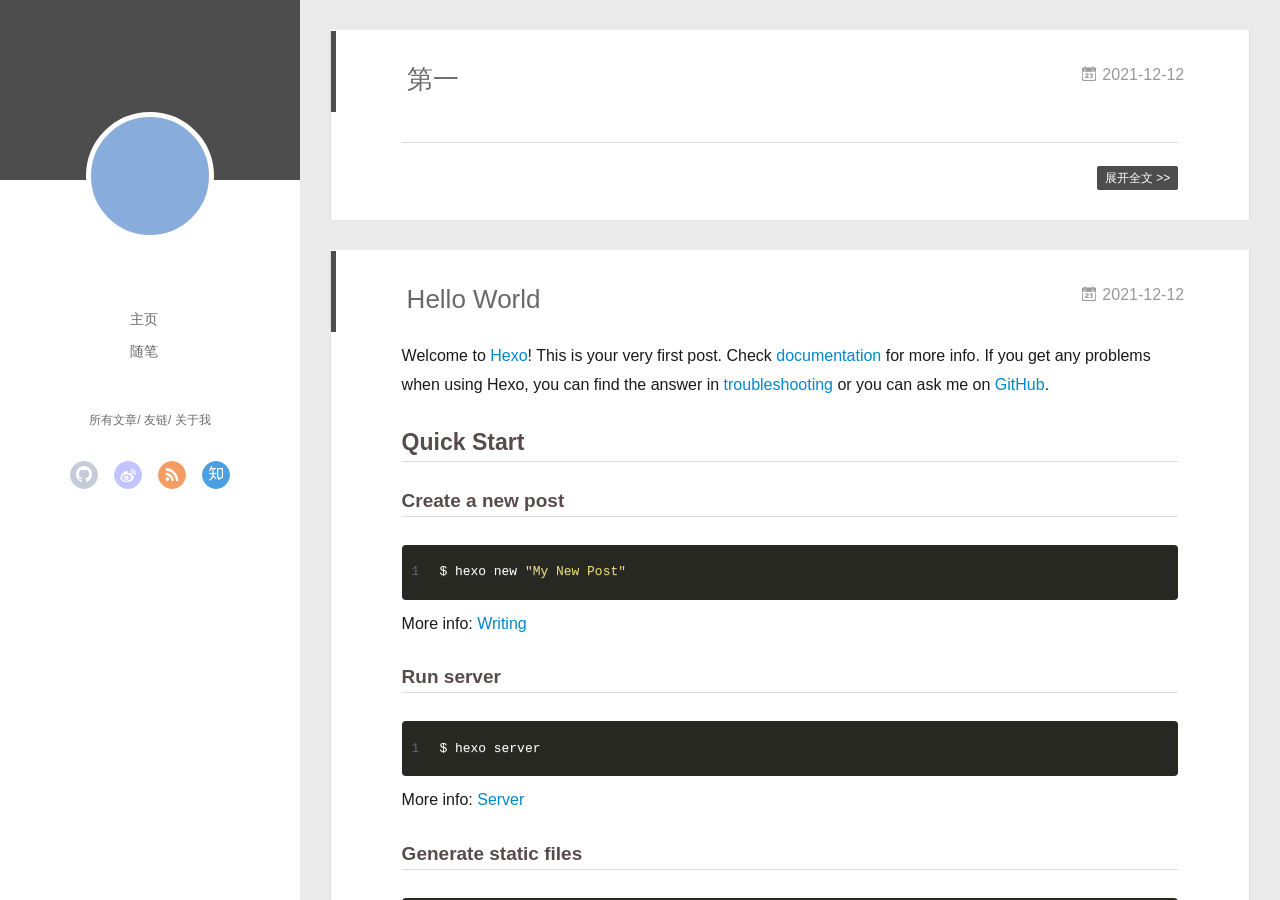
==== index.html @ 88f90854 "Site updated: 2021-12-12 13:37:48" ====
<!DOCTYPE html>
<html>
<head>
  <meta charset="utf-8">
  
  <meta name="renderer" content="webkit">
  <meta http-equiv="X-UA-Compatible" content="IE=edge" >
  <link rel="dns-prefetch" href="http://example.com">
  <title>Hexo</title>
  <meta name="viewport" content="width=device-width, initial-scale=1, maximum-scale=1">
  <meta property="og:type" content="website">
<meta property="og:title" content="Hexo">
<meta property="og:url" content="http://example.com/index.html">
<meta property="og:site_name" content="Hexo">
<meta property="og:locale" content="en_US">
<meta property="article:author" content="John Doe">
<meta name="twitter:card" content="summary">
  
    <link rel="alternative" href="/atom.xml" title="Hexo" type="application/atom+xml">
  
  
    <link rel="icon" href="/favicon.png">
  
  <link rel="stylesheet" type="text/css" href="/./main.0cf68a.css">
  <style type="text/css">
  
    #container.show {
      background: linear-gradient(200deg,#a0cfe4,#e8c37e);
    }
  </style>
  

  

<meta name="generator" content="Hexo 5.4.0"></head>

<body>
  <div id="container" q-class="show:isCtnShow">
    <canvas id="anm-canvas" class="anm-canvas"></canvas>
    <div class="left-col" q-class="show:isShow">
      
<div class="overlay" style="background: #4d4d4d"></div>
<div class="intrude-less">
	<header id="header" class="inner">
		<a href="/" class="profilepic">
			<img src="" class="js-avatar">
		</a>
		<hgroup>
		  <h1 class="header-author"><a href="/"></a></h1>
		</hgroup>
		

		<nav class="header-menu">
			<ul>
			
				<li><a href="/">主页</a></li>
	        
				<li><a href="/tags/%E9%9A%8F%E7%AC%94/">随笔</a></li>
	        
			</ul>
		</nav>
		<nav class="header-smart-menu">
    		
    			
    			<a q-on="click: openSlider(e, 'innerArchive')" href="javascript:void(0)">所有文章</a>
    			
            
    			
    			<a q-on="click: openSlider(e, 'friends')" href="javascript:void(0)">友链</a>
    			
            
    			
    			<a q-on="click: openSlider(e, 'aboutme')" href="javascript:void(0)">关于我</a>
    			
            
		</nav>
		<nav class="header-nav">
			<div class="social">
				
					<a class="github" target="_blank" href="#" title="github"><i class="icon-github"></i></a>
		        
					<a class="weibo" target="_blank" href="#" title="weibo"><i class="icon-weibo"></i></a>
		        
					<a class="rss" target="_blank" href="#" title="rss"><i class="icon-rss"></i></a>
		        
					<a class="zhihu" target="_blank" href="#" title="zhihu"><i class="icon-zhihu"></i></a>
		        
			</div>
		</nav>
	</header>		
</div>

    </div>
    <div class="mid-col" q-class="show:isShow,hide:isShow|isFalse">
      
<nav id="mobile-nav">
  	<div class="overlay js-overlay" style="background: #4d4d4d"></div>
	<div class="btnctn js-mobile-btnctn">
  		<div class="slider-trigger list" q-on="click: openSlider(e)"><i class="icon icon-sort"></i></div>
	</div>
	<div class="intrude-less">
		<header id="header" class="inner">
			<div class="profilepic">
				<img src="" class="js-avatar">
			</div>
			<hgroup>
			  <h1 class="header-author js-header-author"></h1>
			</hgroup>
			
			
			
				
			
				
			
			
			
			<nav class="header-nav">
				<div class="social">
					
						<a class="github" target="_blank" href="#" title="github"><i class="icon-github"></i></a>
			        
						<a class="weibo" target="_blank" href="#" title="weibo"><i class="icon-weibo"></i></a>
			        
						<a class="rss" target="_blank" href="#" title="rss"><i class="icon-rss"></i></a>
			        
						<a class="zhihu" target="_blank" href="#" title="zhihu"><i class="icon-zhihu"></i></a>
			        
				</div>
			</nav>

			<nav class="header-menu js-header-menu">
				<ul style="width: 50%">
				
				
					<li style="width: 50%"><a href="/">主页</a></li>
		        
					<li style="width: 50%"><a href="/tags/%E9%9A%8F%E7%AC%94/">随笔</a></li>
		        
				</ul>
			</nav>
		</header>				
	</div>
	<div class="mobile-mask" style="display:none" q-show="isShow"></div>
</nav>

      <div id="wrapper" class="body-wrap">
        <div class="menu-l">
          <div class="canvas-wrap">
            <canvas data-colors="#eaeaea" data-sectionHeight="100" data-contentId="js-content" id="myCanvas1" class="anm-canvas"></canvas>
          </div>
          <div id="js-content" class="content-ll">
            
  
    <article id="post-第一" class="article article-type-post  article-index" itemscope itemprop="blogPost">
  <div class="article-inner">
    
      <header class="article-header">
        
  
    <h1 itemprop="name">
      <a class="article-title" href="/2021/12/12/%E7%AC%AC%E4%B8%80/">第一</a>
    </h1>
  

        
        <a href="/2021/12/12/%E7%AC%AC%E4%B8%80/" class="archive-article-date">
  	<time datetime="2021-12-11T21:50:47.000Z" itemprop="datePublished"><i class="icon-calendar icon"></i>2021-12-12</time>
</a>
        
      </header>
    
    <div class="article-entry" itemprop="articleBody">
      
        
      

      
    </div>
    <div class="article-info article-info-index">
      
      
      

      
        <p class="article-more-link">
          <a class="article-more-a" href="/2021/12/12/%E7%AC%AC%E4%B8%80/">展开全文 >></a>
        </p>
      

      
      <div class="clearfix"></div>
    </div>
  </div>
</article>

<aside class="wrap-side-operation">
    <div class="mod-side-operation">
        
        <div class="jump-container" id="js-jump-container" style="display:none;">
            <a href="javascript:void(0)" class="mod-side-operation__jump-to-top">
                <i class="icon-font icon-back"></i>
            </a>
            <div id="js-jump-plan-container" class="jump-plan-container" style="top: -11px;">
                <i class="icon-font icon-plane jump-plane"></i>
            </div>
        </div>
        
        
    </div>
</aside>




  
    <article id="post-hello-world" class="article article-type-post  article-index" itemscope itemprop="blogPost">
  <div class="article-inner">
    
      <header class="article-header">
        
  
    <h1 itemprop="name">
      <a class="article-title" href="/2021/12/12/hello-world/">Hello World</a>
    </h1>
  

        
        <a href="/2021/12/12/hello-world/" class="archive-article-date">
  	<time datetime="2021-12-11T21:47:37.737Z" itemprop="datePublished"><i class="icon-calendar icon"></i>2021-12-12</time>
</a>
        
      </header>
    
    <div class="article-entry" itemprop="articleBody">
      
        <p>Welcome to <a target="_blank" rel="noopener" href="https://hexo.io/">Hexo</a>! This is your very first post. Check <a target="_blank" rel="noopener" href="https://hexo.io/docs/">documentation</a> for more info. If you get any problems when using Hexo, you can find the answer in <a target="_blank" rel="noopener" href="https://hexo.io/docs/troubleshooting.html">troubleshooting</a> or you can ask me on <a target="_blank" rel="noopener" href="https://github.com/hexojs/hexo/issues">GitHub</a>.</p>
<h2 id="Quick-Start"><a href="#Quick-Start" class="headerlink" title="Quick Start"></a>Quick Start</h2><h3 id="Create-a-new-post"><a href="#Create-a-new-post" class="headerlink" title="Create a new post"></a>Create a new post</h3><figure class="highlight bash"><table><tr><td class="gutter"><pre><span class="line">1</span><br></pre></td><td class="code"><pre><span class="line">$ hexo new <span class="string">&quot;My New Post&quot;</span></span><br></pre></td></tr></table></figure>

<p>More info: <a target="_blank" rel="noopener" href="https://hexo.io/docs/writing.html">Writing</a></p>
<h3 id="Run-server"><a href="#Run-server" class="headerlink" title="Run server"></a>Run server</h3><figure class="highlight bash"><table><tr><td class="gutter"><pre><span class="line">1</span><br></pre></td><td class="code"><pre><span class="line">$ hexo server</span><br></pre></td></tr></table></figure>

<p>More info: <a target="_blank" rel="noopener" href="https://hexo.io/docs/server.html">Server</a></p>
<h3 id="Generate-static-files"><a href="#Generate-static-files" class="headerlink" title="Generate static files"></a>Generate static files</h3><figure class="highlight bash"><table><tr><td class="gutter"><pre><span class="line">1</span><br></pre></td><td class="code"><pre><span class="line">$ hexo generate</span><br></pre></td></tr></table></figure>

<p>More info: <a target="_blank" rel="noopener" href="https://hexo.io/docs/generating.html">Generating</a></p>
<h3 id="Deploy-to-remote-sites"><a href="#Deploy-to-remote-sites" class="headerlink" title="Deploy to remote sites"></a>Deploy to remote sites</h3><figure class="highlight bash"><table><tr><td class="gutter"><pre><span class="line">1</span><br></pre></td><td class="code"><pre><span class="line">$ hexo deploy</span><br></pre></td></tr></table></figure>

<p>More info: <a target="_blank" rel="noopener" href="https://hexo.io/docs/one-command-deployment.html">Deployment</a></p>

      

      
    </div>
    <div class="article-info article-info-index">
      
      
      

      
        <p class="article-more-link">
          <a class="article-more-a" href="/2021/12/12/hello-world/">展开全文 >></a>
        </p>
      

      
      <div class="clearfix"></div>
    </div>
  </div>
</article>

<aside class="wrap-side-operation">
    <div class="mod-side-operation">
        
        <div class="jump-container" id="js-jump-container" style="display:none;">
            <a href="javascript:void(0)" class="mod-side-operation__jump-to-top">
                <i class="icon-font icon-back"></i>
            </a>
            <div id="js-jump-plan-container" class="jump-plan-container" style="top: -11px;">
                <i class="icon-font icon-plane jump-plane"></i>
            </div>
        </div>
        
        
    </div>
</aside>




  
  


          </div>
        </div>
      </div>
      <footer id="footer">
  <div class="outer">
    <div id="footer-info">
    	<div class="footer-left">
    		&copy; 2021 John Doe
    	</div>
      	<div class="footer-right">
      		<a href="http://hexo.io/" target="_blank">Hexo</a>  Theme <a href="https://github.com/litten/hexo-theme-yilia" target="_blank">Yilia</a> by Litten
      	</div>
    </div>
  </div>
</footer>
    </div>
    <script>
	var yiliaConfig = {
		mathjax: false,
		isHome: true,
		isPost: false,
		isArchive: false,
		isTag: false,
		isCategory: false,
		open_in_new: false,
		toc_hide_index: true,
		root: "/",
		innerArchive: true,
		showTags: false
	}
</script>

<script>!function(t){function n(e){if(r[e])return r[e].exports;var i=r[e]={exports:{},id:e,loaded:!1};return t[e].call(i.exports,i,i.exports,n),i.loaded=!0,i.exports}var r={};n.m=t,n.c=r,n.p="./",n(0)}([function(t,n,r){r(195),t.exports=r(191)},function(t,n,r){var e=r(3),i=r(52),o=r(27),u=r(28),c=r(53),f="prototype",a=function(t,n,r){var s,l,h,v,p=t&a.F,d=t&a.G,y=t&a.S,g=t&a.P,b=t&a.B,m=d?e:y?e[n]||(e[n]={}):(e[n]||{})[f],x=d?i:i[n]||(i[n]={}),w=x[f]||(x[f]={});d&&(r=n);for(s in r)l=!p&&m&&void 0!==m[s],h=(l?m:r)[s],v=b&&l?c(h,e):g&&"function"==typeof h?c(Function.call,h):h,m&&u(m,s,h,t&a.U),x[s]!=h&&o(x,s,v),g&&w[s]!=h&&(w[s]=h)};e.core=i,a.F=1,a.G=2,a.S=4,a.P=8,a.B=16,a.W=32,a.U=64,a.R=128,t.exports=a},function(t,n,r){var e=r(6);t.exports=function(t){if(!e(t))throw TypeError(t+" is not an object!");return t}},function(t,n){var r=t.exports="undefined"!=typeof window&&window.Math==Math?window:"undefined"!=typeof self&&self.Math==Math?self:Function("return this")();"number"==typeof __g&&(__g=r)},function(t,n){t.exports=function(t){try{return!!t()}catch(t){return!0}}},function(t,n){var r=t.exports="undefined"!=typeof window&&window.Math==Math?window:"undefined"!=typeof self&&self.Math==Math?self:Function("return this")();"number"==typeof __g&&(__g=r)},function(t,n){t.exports=function(t){return"object"==typeof t?null!==t:"function"==typeof t}},function(t,n,r){var e=r(126)("wks"),i=r(76),o=r(3).Symbol,u="function"==typeof o;(t.exports=function(t){return e[t]||(e[t]=u&&o[t]||(u?o:i)("Symbol."+t))}).store=e},function(t,n){var r={}.hasOwnProperty;t.exports=function(t,n){return r.call(t,n)}},function(t,n,r){var e=r(94),i=r(33);t.exports=function(t){return e(i(t))}},function(t,n,r){t.exports=!r(4)(function(){return 7!=Object.defineProperty({},"a",{get:function(){return 7}}).a})},function(t,n,r){var e=r(2),i=r(167),o=r(50),u=Object.defineProperty;n.f=r(10)?Object.defineProperty:function(t,n,r){if(e(t),n=o(n,!0),e(r),i)try{return u(t,n,r)}catch(t){}if("get"in r||"set"in r)throw TypeError("Accessors not supported!");return"value"in r&&(t[n]=r.value),t}},function(t,n,r){t.exports=!r(18)(function(){return 7!=Object.defineProperty({},"a",{get:function(){return 7}}).a})},function(t,n,r){var e=r(14),i=r(22);t.exports=r(12)?function(t,n,r){return e.f(t,n,i(1,r))}:function(t,n,r){return t[n]=r,t}},function(t,n,r){var e=r(20),i=r(58),o=r(42),u=Object.defineProperty;n.f=r(12)?Object.defineProperty:function(t,n,r){if(e(t),n=o(n,!0),e(r),i)try{return u(t,n,r)}catch(t){}if("get"in r||"set"in r)throw TypeError("Accessors not supported!");return"value"in r&&(t[n]=r.value),t}},function(t,n,r){var e=r(40)("wks"),i=r(23),o=r(5).Symbol,u="function"==typeof o;(t.exports=function(t){return e[t]||(e[t]=u&&o[t]||(u?o:i)("Symbol."+t))}).store=e},function(t,n,r){var e=r(67),i=Math.min;t.exports=function(t){return t>0?i(e(t),9007199254740991):0}},function(t,n,r){var e=r(46);t.exports=function(t){return Object(e(t))}},function(t,n){t.exports=function(t){try{return!!t()}catch(t){return!0}}},function(t,n,r){var e=r(63),i=r(34);t.exports=Object.keys||function(t){return e(t,i)}},function(t,n,r){var e=r(21);t.exports=function(t){if(!e(t))throw TypeError(t+" is not an object!");return t}},function(t,n){t.exports=function(t){return"object"==typeof t?null!==t:"function"==typeof t}},function(t,n){t.exports=function(t,n){return{enumerable:!(1&t),configurable:!(2&t),writable:!(4&t),value:n}}},function(t,n){var r=0,e=Math.random();t.exports=function(t){return"Symbol(".concat(void 0===t?"":t,")_",(++r+e).toString(36))}},function(t,n){var r={}.hasOwnProperty;t.exports=function(t,n){return r.call(t,n)}},function(t,n){var r=t.exports={version:"2.4.0"};"number"==typeof __e&&(__e=r)},function(t,n){t.exports=function(t){if("function"!=typeof t)throw TypeError(t+" is not a function!");return t}},function(t,n,r){var e=r(11),i=r(66);t.exports=r(10)?function(t,n,r){return e.f(t,n,i(1,r))}:function(t,n,r){return t[n]=r,t}},function(t,n,r){var e=r(3),i=r(27),o=r(24),u=r(76)("src"),c="toString",f=Function[c],a=(""+f).split(c);r(52).inspectSource=function(t){return f.call(t)},(t.exports=function(t,n,r,c){var f="function"==typeof r;f&&(o(r,"name")||i(r,"name",n)),t[n]!==r&&(f&&(o(r,u)||i(r,u,t[n]?""+t[n]:a.join(String(n)))),t===e?t[n]=r:c?t[n]?t[n]=r:i(t,n,r):(delete t[n],i(t,n,r)))})(Function.prototype,c,function(){return"function"==typeof this&&this[u]||f.call(this)})},function(t,n,r){var e=r(1),i=r(4),o=r(46),u=function(t,n,r,e){var i=String(o(t)),u="<"+n;return""!==r&&(u+=" "+r+'="'+String(e).replace(/"/g,"&quot;")+'"'),u+">"+i+"</"+n+">"};t.exports=function(t,n){var r={};r[t]=n(u),e(e.P+e.F*i(function(){var n=""[t]('"');return n!==n.toLowerCase()||n.split('"').length>3}),"String",r)}},function(t,n,r){var e=r(115),i=r(46);t.exports=function(t){return e(i(t))}},function(t,n,r){var e=r(116),i=r(66),o=r(30),u=r(50),c=r(24),f=r(167),a=Object.getOwnPropertyDescriptor;n.f=r(10)?a:function(t,n){if(t=o(t),n=u(n,!0),f)try{return a(t,n)}catch(t){}if(c(t,n))return i(!e.f.call(t,n),t[n])}},function(t,n,r){var e=r(24),i=r(17),o=r(145)("IE_PROTO"),u=Object.prototype;t.exports=Object.getPrototypeOf||function(t){return t=i(t),e(t,o)?t[o]:"function"==typeof t.constructor&&t instanceof t.constructor?t.constructor.prototype:t instanceof Object?u:null}},function(t,n){t.exports=function(t){if(void 0==t)throw TypeError("Can't call method on  "+t);return t}},function(t,n){t.exports="constructor,hasOwnProperty,isPrototypeOf,propertyIsEnumerable,toLocaleString,toString,valueOf".split(",")},function(t,n){t.exports={}},function(t,n){t.exports=!0},function(t,n){n.f={}.propertyIsEnumerable},function(t,n,r){var e=r(14).f,i=r(8),o=r(15)("toStringTag");t.exports=function(t,n,r){t&&!i(t=r?t:t.prototype,o)&&e(t,o,{configurable:!0,value:n})}},function(t,n,r){var e=r(40)("keys"),i=r(23);t.exports=function(t){return e[t]||(e[t]=i(t))}},function(t,n,r){var e=r(5),i="__core-js_shared__",o=e[i]||(e[i]={});t.exports=function(t){return o[t]||(o[t]={})}},function(t,n){var r=Math.ceil,e=Math.floor;t.exports=function(t){return isNaN(t=+t)?0:(t>0?e:r)(t)}},function(t,n,r){var e=r(21);t.exports=function(t,n){if(!e(t))return t;var r,i;if(n&&"function"==typeof(r=t.toString)&&!e(i=r.call(t)))return i;if("function"==typeof(r=t.valueOf)&&!e(i=r.call(t)))return i;if(!n&&"function"==typeof(r=t.toString)&&!e(i=r.call(t)))return i;throw TypeError("Can't convert object to primitive value")}},function(t,n,r){var e=r(5),i=r(25),o=r(36),u=r(44),c=r(14).f;t.exports=function(t){var n=i.Symbol||(i.Symbol=o?{}:e.Symbol||{});"_"==t.charAt(0)||t in n||c(n,t,{value:u.f(t)})}},function(t,n,r){n.f=r(15)},function(t,n){var r={}.toString;t.exports=function(t){return r.call(t).slice(8,-1)}},function(t,n){t.exports=function(t){if(void 0==t)throw TypeError("Can't call method on  "+t);return t}},function(t,n,r){var e=r(4);t.exports=function(t,n){return!!t&&e(function(){n?t.call(null,function(){},1):t.call(null)})}},function(t,n,r){var e=r(53),i=r(115),o=r(17),u=r(16),c=r(203);t.exports=function(t,n){var r=1==t,f=2==t,a=3==t,s=4==t,l=6==t,h=5==t||l,v=n||c;return function(n,c,p){for(var d,y,g=o(n),b=i(g),m=e(c,p,3),x=u(b.length),w=0,S=r?v(n,x):f?v(n,0):void 0;x>w;w++)if((h||w in b)&&(d=b[w],y=m(d,w,g),t))if(r)S[w]=y;else if(y)switch(t){case 3:return!0;case 5:return d;case 6:return w;case 2:S.push(d)}else if(s)return!1;return l?-1:a||s?s:S}}},function(t,n,r){var e=r(1),i=r(52),o=r(4);t.exports=function(t,n){var r=(i.Object||{})[t]||Object[t],u={};u[t]=n(r),e(e.S+e.F*o(function(){r(1)}),"Object",u)}},function(t,n,r){var e=r(6);t.exports=function(t,n){if(!e(t))return t;var r,i;if(n&&"function"==typeof(r=t.toString)&&!e(i=r.call(t)))return i;if("function"==typeof(r=t.valueOf)&&!e(i=r.call(t)))return i;if(!n&&"function"==typeof(r=t.toString)&&!e(i=r.call(t)))return i;throw TypeError("Can't convert object to primitive value")}},function(t,n,r){var e=r(5),i=r(25),o=r(91),u=r(13),c="prototype",f=function(t,n,r){var a,s,l,h=t&f.F,v=t&f.G,p=t&f.S,d=t&f.P,y=t&f.B,g=t&f.W,b=v?i:i[n]||(i[n]={}),m=b[c],x=v?e:p?e[n]:(e[n]||{})[c];v&&(r=n);for(a in r)(s=!h&&x&&void 0!==x[a])&&a in b||(l=s?x[a]:r[a],b[a]=v&&"function"!=typeof x[a]?r[a]:y&&s?o(l,e):g&&x[a]==l?function(t){var n=function(n,r,e){if(this instanceof t){switch(arguments.length){case 0:return new t;case 1:return new t(n);case 2:return new t(n,r)}return new t(n,r,e)}return t.apply(this,arguments)};return n[c]=t[c],n}(l):d&&"function"==typeof l?o(Function.call,l):l,d&&((b.virtual||(b.virtual={}))[a]=l,t&f.R&&m&&!m[a]&&u(m,a,l)))};f.F=1,f.G=2,f.S=4,f.P=8,f.B=16,f.W=32,f.U=64,f.R=128,t.exports=f},function(t,n){var r=t.exports={version:"2.4.0"};"number"==typeof __e&&(__e=r)},function(t,n,r){var e=r(26);t.exports=function(t,n,r){if(e(t),void 0===n)return t;switch(r){case 1:return function(r){return t.call(n,r)};case 2:return function(r,e){return t.call(n,r,e)};case 3:return function(r,e,i){return t.call(n,r,e,i)}}return function(){return t.apply(n,arguments)}}},function(t,n,r){var e=r(183),i=r(1),o=r(126)("metadata"),u=o.store||(o.store=new(r(186))),c=function(t,n,r){var i=u.get(t);if(!i){if(!r)return;u.set(t,i=new e)}var o=i.get(n);if(!o){if(!r)return;i.set(n,o=new e)}return o},f=function(t,n,r){var e=c(n,r,!1);return void 0!==e&&e.has(t)},a=function(t,n,r){var e=c(n,r,!1);return void 0===e?void 0:e.get(t)},s=function(t,n,r,e){c(r,e,!0).set(t,n)},l=function(t,n){var r=c(t,n,!1),e=[];return r&&r.forEach(function(t,n){e.push(n)}),e},h=function(t){return void 0===t||"symbol"==typeof t?t:String(t)},v=function(t){i(i.S,"Reflect",t)};t.exports={store:u,map:c,has:f,get:a,set:s,keys:l,key:h,exp:v}},function(t,n,r){"use strict";if(r(10)){var e=r(69),i=r(3),o=r(4),u=r(1),c=r(127),f=r(152),a=r(53),s=r(68),l=r(66),h=r(27),v=r(73),p=r(67),d=r(16),y=r(75),g=r(50),b=r(24),m=r(180),x=r(114),w=r(6),S=r(17),_=r(137),O=r(70),E=r(32),P=r(71).f,j=r(154),F=r(76),M=r(7),A=r(48),N=r(117),T=r(146),I=r(155),k=r(80),L=r(123),R=r(74),C=r(130),D=r(160),U=r(11),W=r(31),G=U.f,B=W.f,V=i.RangeError,z=i.TypeError,q=i.Uint8Array,K="ArrayBuffer",J="Shared"+K,Y="BYTES_PER_ELEMENT",H="prototype",$=Array[H],X=f.ArrayBuffer,Q=f.DataView,Z=A(0),tt=A(2),nt=A(3),rt=A(4),et=A(5),it=A(6),ot=N(!0),ut=N(!1),ct=I.values,ft=I.keys,at=I.entries,st=$.lastIndexOf,lt=$.reduce,ht=$.reduceRight,vt=$.join,pt=$.sort,dt=$.slice,yt=$.toString,gt=$.toLocaleString,bt=M("iterator"),mt=M("toStringTag"),xt=F("typed_constructor"),wt=F("def_constructor"),St=c.CONSTR,_t=c.TYPED,Ot=c.VIEW,Et="Wrong length!",Pt=A(1,function(t,n){return Tt(T(t,t[wt]),n)}),jt=o(function(){return 1===new q(new Uint16Array([1]).buffer)[0]}),Ft=!!q&&!!q[H].set&&o(function(){new q(1).set({})}),Mt=function(t,n){if(void 0===t)throw z(Et);var r=+t,e=d(t);if(n&&!m(r,e))throw V(Et);return e},At=function(t,n){var r=p(t);if(r<0||r%n)throw V("Wrong offset!");return r},Nt=function(t){if(w(t)&&_t in t)return t;throw z(t+" is not a typed array!")},Tt=function(t,n){if(!(w(t)&&xt in t))throw z("It is not a typed array constructor!");return new t(n)},It=function(t,n){return kt(T(t,t[wt]),n)},kt=function(t,n){for(var r=0,e=n.length,i=Tt(t,e);e>r;)i[r]=n[r++];return i},Lt=function(t,n,r){G(t,n,{get:function(){return this._d[r]}})},Rt=function(t){var n,r,e,i,o,u,c=S(t),f=arguments.length,s=f>1?arguments[1]:void 0,l=void 0!==s,h=j(c);if(void 0!=h&&!_(h)){for(u=h.call(c),e=[],n=0;!(o=u.next()).done;n++)e.push(o.value);c=e}for(l&&f>2&&(s=a(s,arguments[2],2)),n=0,r=d(c.length),i=Tt(this,r);r>n;n++)i[n]=l?s(c[n],n):c[n];return i},Ct=function(){for(var t=0,n=arguments.length,r=Tt(this,n);n>t;)r[t]=arguments[t++];return r},Dt=!!q&&o(function(){gt.call(new q(1))}),Ut=function(){return gt.apply(Dt?dt.call(Nt(this)):Nt(this),arguments)},Wt={copyWithin:function(t,n){return D.call(Nt(this),t,n,arguments.length>2?arguments[2]:void 0)},every:function(t){return rt(Nt(this),t,arguments.length>1?arguments[1]:void 0)},fill:function(t){return C.apply(Nt(this),arguments)},filter:function(t){return It(this,tt(Nt(this),t,arguments.length>1?arguments[1]:void 0))},find:function(t){return et(Nt(this),t,arguments.length>1?arguments[1]:void 0)},findIndex:function(t){return it(Nt(this),t,arguments.length>1?arguments[1]:void 0)},forEach:function(t){Z(Nt(this),t,arguments.length>1?arguments[1]:void 0)},indexOf:function(t){return ut(Nt(this),t,arguments.length>1?arguments[1]:void 0)},includes:function(t){return ot(Nt(this),t,arguments.length>1?arguments[1]:void 0)},join:function(t){return vt.apply(Nt(this),arguments)},lastIndexOf:function(t){return st.apply(Nt(this),arguments)},map:function(t){return Pt(Nt(this),t,arguments.length>1?arguments[1]:void 0)},reduce:function(t){return lt.apply(Nt(this),arguments)},reduceRight:function(t){return ht.apply(Nt(this),arguments)},reverse:function(){for(var t,n=this,r=Nt(n).length,e=Math.floor(r/2),i=0;i<e;)t=n[i],n[i++]=n[--r],n[r]=t;return n},some:function(t){return nt(Nt(this),t,arguments.length>1?arguments[1]:void 0)},sort:function(t){return pt.call(Nt(this),t)},subarray:function(t,n){var r=Nt(this),e=r.length,i=y(t,e);return new(T(r,r[wt]))(r.buffer,r.byteOffset+i*r.BYTES_PER_ELEMENT,d((void 0===n?e:y(n,e))-i))}},Gt=function(t,n){return It(this,dt.call(Nt(this),t,n))},Bt=function(t){Nt(this);var n=At(arguments[1],1),r=this.length,e=S(t),i=d(e.length),o=0;if(i+n>r)throw V(Et);for(;o<i;)this[n+o]=e[o++]},Vt={entries:function(){return at.call(Nt(this))},keys:function(){return ft.call(Nt(this))},values:function(){return ct.call(Nt(this))}},zt=function(t,n){return w(t)&&t[_t]&&"symbol"!=typeof n&&n in t&&String(+n)==String(n)},qt=function(t,n){return zt(t,n=g(n,!0))?l(2,t[n]):B(t,n)},Kt=function(t,n,r){return!(zt(t,n=g(n,!0))&&w(r)&&b(r,"value"))||b(r,"get")||b(r,"set")||r.configurable||b(r,"writable")&&!r.writable||b(r,"enumerable")&&!r.enumerable?G(t,n,r):(t[n]=r.value,t)};St||(W.f=qt,U.f=Kt),u(u.S+u.F*!St,"Object",{getOwnPropertyDescriptor:qt,defineProperty:Kt}),o(function(){yt.call({})})&&(yt=gt=function(){return vt.call(this)});var Jt=v({},Wt);v(Jt,Vt),h(Jt,bt,Vt.values),v(Jt,{slice:Gt,set:Bt,constructor:function(){},toString:yt,toLocaleString:Ut}),Lt(Jt,"buffer","b"),Lt(Jt,"byteOffset","o"),Lt(Jt,"byteLength","l"),Lt(Jt,"length","e"),G(Jt,mt,{get:function(){return this[_t]}}),t.exports=function(t,n,r,f){f=!!f;var a=t+(f?"Clamped":"")+"Array",l="Uint8Array"!=a,v="get"+t,p="set"+t,y=i[a],g=y||{},b=y&&E(y),m=!y||!c.ABV,S={},_=y&&y[H],j=function(t,r){var e=t._d;return e.v[v](r*n+e.o,jt)},F=function(t,r,e){var i=t._d;f&&(e=(e=Math.round(e))<0?0:e>255?255:255&e),i.v[p](r*n+i.o,e,jt)},M=function(t,n){G(t,n,{get:function(){return j(this,n)},set:function(t){return F(this,n,t)},enumerable:!0})};m?(y=r(function(t,r,e,i){s(t,y,a,"_d");var o,u,c,f,l=0,v=0;if(w(r)){if(!(r instanceof X||(f=x(r))==K||f==J))return _t in r?kt(y,r):Rt.call(y,r);o=r,v=At(e,n);var p=r.byteLength;if(void 0===i){if(p%n)throw V(Et);if((u=p-v)<0)throw V(Et)}else if((u=d(i)*n)+v>p)throw V(Et);c=u/n}else c=Mt(r,!0),u=c*n,o=new X(u);for(h(t,"_d",{b:o,o:v,l:u,e:c,v:new Q(o)});l<c;)M(t,l++)}),_=y[H]=O(Jt),h(_,"constructor",y)):L(function(t){new y(null),new y(t)},!0)||(y=r(function(t,r,e,i){s(t,y,a);var o;return w(r)?r instanceof X||(o=x(r))==K||o==J?void 0!==i?new g(r,At(e,n),i):void 0!==e?new g(r,At(e,n)):new g(r):_t in r?kt(y,r):Rt.call(y,r):new g(Mt(r,l))}),Z(b!==Function.prototype?P(g).concat(P(b)):P(g),function(t){t in y||h(y,t,g[t])}),y[H]=_,e||(_.constructor=y));var A=_[bt],N=!!A&&("values"==A.name||void 0==A.name),T=Vt.values;h(y,xt,!0),h(_,_t,a),h(_,Ot,!0),h(_,wt,y),(f?new y(1)[mt]==a:mt in _)||G(_,mt,{get:function(){return a}}),S[a]=y,u(u.G+u.W+u.F*(y!=g),S),u(u.S,a,{BYTES_PER_ELEMENT:n,from:Rt,of:Ct}),Y in _||h(_,Y,n),u(u.P,a,Wt),R(a),u(u.P+u.F*Ft,a,{set:Bt}),u(u.P+u.F*!N,a,Vt),u(u.P+u.F*(_.toString!=yt),a,{toString:yt}),u(u.P+u.F*o(function(){new y(1).slice()}),a,{slice:Gt}),u(u.P+u.F*(o(function(){return[1,2].toLocaleString()!=new y([1,2]).toLocaleString()})||!o(function(){_.toLocaleString.call([1,2])})),a,{toLocaleString:Ut}),k[a]=N?A:T,e||N||h(_,bt,T)}}else t.exports=function(){}},function(t,n){var r={}.toString;t.exports=function(t){return r.call(t).slice(8,-1)}},function(t,n,r){var e=r(21),i=r(5).document,o=e(i)&&e(i.createElement);t.exports=function(t){return o?i.createElement(t):{}}},function(t,n,r){t.exports=!r(12)&&!r(18)(function(){return 7!=Object.defineProperty(r(57)("div"),"a",{get:function(){return 7}}).a})},function(t,n,r){"use strict";var e=r(36),i=r(51),o=r(64),u=r(13),c=r(8),f=r(35),a=r(96),s=r(38),l=r(103),h=r(15)("iterator"),v=!([].keys&&"next"in[].keys()),p="keys",d="values",y=function(){return this};t.exports=function(t,n,r,g,b,m,x){a(r,n,g);var w,S,_,O=function(t){if(!v&&t in F)return F[t];switch(t){case p:case d:return function(){return new r(this,t)}}return function(){return new r(this,t)}},E=n+" Iterator",P=b==d,j=!1,F=t.prototype,M=F[h]||F["@@iterator"]||b&&F[b],A=M||O(b),N=b?P?O("entries"):A:void 0,T="Array"==n?F.entries||M:M;if(T&&(_=l(T.call(new t)))!==Object.prototype&&(s(_,E,!0),e||c(_,h)||u(_,h,y)),P&&M&&M.name!==d&&(j=!0,A=function(){return M.call(this)}),e&&!x||!v&&!j&&F[h]||u(F,h,A),f[n]=A,f[E]=y,b)if(w={values:P?A:O(d),keys:m?A:O(p),entries:N},x)for(S in w)S in F||o(F,S,w[S]);else i(i.P+i.F*(v||j),n,w);return w}},function(t,n,r){var e=r(20),i=r(100),o=r(34),u=r(39)("IE_PROTO"),c=function(){},f="prototype",a=function(){var t,n=r(57)("iframe"),e=o.length;for(n.style.display="none",r(93).appendChild(n),n.src="javascript:",t=n.contentWindow.document,t.open(),t.write("<script>document.F=Object<\/script>"),t.close(),a=t.F;e--;)delete a[f][o[e]];return a()};t.exports=Object.create||function(t,n){var r;return null!==t?(c[f]=e(t),r=new c,c[f]=null,r[u]=t):r=a(),void 0===n?r:i(r,n)}},function(t,n,r){var e=r(63),i=r(34).concat("length","prototype");n.f=Object.getOwnPropertyNames||function(t){return e(t,i)}},function(t,n){n.f=Object.getOwnPropertySymbols},function(t,n,r){var e=r(8),i=r(9),o=r(90)(!1),u=r(39)("IE_PROTO");t.exports=function(t,n){var r,c=i(t),f=0,a=[];for(r in c)r!=u&&e(c,r)&&a.push(r);for(;n.length>f;)e(c,r=n[f++])&&(~o(a,r)||a.push(r));return a}},function(t,n,r){t.exports=r(13)},function(t,n,r){var e=r(76)("meta"),i=r(6),o=r(24),u=r(11).f,c=0,f=Object.isExtensible||function(){return!0},a=!r(4)(function(){return f(Object.preventExtensions({}))}),s=function(t){u(t,e,{value:{i:"O"+ ++c,w:{}}})},l=function(t,n){if(!i(t))return"symbol"==typeof t?t:("string"==typeof t?"S":"P")+t;if(!o(t,e)){if(!f(t))return"F";if(!n)return"E";s(t)}return t[e].i},h=function(t,n){if(!o(t,e)){if(!f(t))return!0;if(!n)return!1;s(t)}return t[e].w},v=function(t){return a&&p.NEED&&f(t)&&!o(t,e)&&s(t),t},p=t.exports={KEY:e,NEED:!1,fastKey:l,getWeak:h,onFreeze:v}},function(t,n){t.exports=function(t,n){return{enumerable:!(1&t),configurable:!(2&t),writable:!(4&t),value:n}}},function(t,n){var r=Math.ceil,e=Math.floor;t.exports=function(t){return isNaN(t=+t)?0:(t>0?e:r)(t)}},function(t,n){t.exports=function(t,n,r,e){if(!(t instanceof n)||void 0!==e&&e in t)throw TypeError(r+": incorrect invocation!");return t}},function(t,n){t.exports=!1},function(t,n,r){var e=r(2),i=r(173),o=r(133),u=r(145)("IE_PROTO"),c=function(){},f="prototype",a=function(){var t,n=r(132)("iframe"),e=o.length;for(n.style.display="none",r(135).appendChild(n),n.src="javascript:",t=n.contentWindow.document,t.open(),t.write("<script>document.F=Object<\/script>"),t.close(),a=t.F;e--;)delete a[f][o[e]];return a()};t.exports=Object.create||function(t,n){var r;return null!==t?(c[f]=e(t),r=new c,c[f]=null,r[u]=t):r=a(),void 0===n?r:i(r,n)}},function(t,n,r){var e=r(175),i=r(133).concat("length","prototype");n.f=Object.getOwnPropertyNames||function(t){return e(t,i)}},function(t,n,r){var e=r(175),i=r(133);t.exports=Object.keys||function(t){return e(t,i)}},function(t,n,r){var e=r(28);t.exports=function(t,n,r){for(var i in n)e(t,i,n[i],r);return t}},function(t,n,r){"use strict";var e=r(3),i=r(11),o=r(10),u=r(7)("species");t.exports=function(t){var n=e[t];o&&n&&!n[u]&&i.f(n,u,{configurable:!0,get:function(){return this}})}},function(t,n,r){var e=r(67),i=Math.max,o=Math.min;t.exports=function(t,n){return t=e(t),t<0?i(t+n,0):o(t,n)}},function(t,n){var r=0,e=Math.random();t.exports=function(t){return"Symbol(".concat(void 0===t?"":t,")_",(++r+e).toString(36))}},function(t,n,r){var e=r(33);t.exports=function(t){return Object(e(t))}},function(t,n,r){var e=r(7)("unscopables"),i=Array.prototype;void 0==i[e]&&r(27)(i,e,{}),t.exports=function(t){i[e][t]=!0}},function(t,n,r){var e=r(53),i=r(169),o=r(137),u=r(2),c=r(16),f=r(154),a={},s={},n=t.exports=function(t,n,r,l,h){var v,p,d,y,g=h?function(){return t}:f(t),b=e(r,l,n?2:1),m=0;if("function"!=typeof g)throw TypeError(t+" is not iterable!");if(o(g)){for(v=c(t.length);v>m;m++)if((y=n?b(u(p=t[m])[0],p[1]):b(t[m]))===a||y===s)return y}else for(d=g.call(t);!(p=d.next()).done;)if((y=i(d,b,p.value,n))===a||y===s)return y};n.BREAK=a,n.RETURN=s},function(t,n){t.exports={}},function(t,n,r){var e=r(11).f,i=r(24),o=r(7)("toStringTag");t.exports=function(t,n,r){t&&!i(t=r?t:t.prototype,o)&&e(t,o,{configurable:!0,value:n})}},function(t,n,r){var e=r(1),i=r(46),o=r(4),u=r(150),c="["+u+"]",f="​",a=RegExp("^"+c+c+"*"),s=RegExp(c+c+"*$"),l=function(t,n,r){var i={},c=o(function(){return!!u[t]()||f[t]()!=f}),a=i[t]=c?n(h):u[t];r&&(i[r]=a),e(e.P+e.F*c,"String",i)},h=l.trim=function(t,n){return t=String(i(t)),1&n&&(t=t.replace(a,"")),2&n&&(t=t.replace(s,"")),t};t.exports=l},function(t,n,r){t.exports={default:r(86),__esModule:!0}},function(t,n,r){t.exports={default:r(87),__esModule:!0}},function(t,n,r){"use strict";function e(t){return t&&t.__esModule?t:{default:t}}n.__esModule=!0;var i=r(84),o=e(i),u=r(83),c=e(u),f="function"==typeof c.default&&"symbol"==typeof o.default?function(t){return typeof t}:function(t){return t&&"function"==typeof c.default&&t.constructor===c.default&&t!==c.default.prototype?"symbol":typeof t};n.default="function"==typeof c.default&&"symbol"===f(o.default)?function(t){return void 0===t?"undefined":f(t)}:function(t){return t&&"function"==typeof c.default&&t.constructor===c.default&&t!==c.default.prototype?"symbol":void 0===t?"undefined":f(t)}},function(t,n,r){r(110),r(108),r(111),r(112),t.exports=r(25).Symbol},function(t,n,r){r(109),r(113),t.exports=r(44).f("iterator")},function(t,n){t.exports=function(t){if("function"!=typeof t)throw TypeError(t+" is not a function!");return t}},function(t,n){t.exports=function(){}},function(t,n,r){var e=r(9),i=r(106),o=r(105);t.exports=function(t){return function(n,r,u){var c,f=e(n),a=i(f.length),s=o(u,a);if(t&&r!=r){for(;a>s;)if((c=f[s++])!=c)return!0}else for(;a>s;s++)if((t||s in f)&&f[s]===r)return t||s||0;return!t&&-1}}},function(t,n,r){var e=r(88);t.exports=function(t,n,r){if(e(t),void 0===n)return t;switch(r){case 1:return function(r){return t.call(n,r)};case 2:return function(r,e){return t.call(n,r,e)};case 3:return function(r,e,i){return t.call(n,r,e,i)}}return function(){return t.apply(n,arguments)}}},function(t,n,r){var e=r(19),i=r(62),o=r(37);t.exports=function(t){var n=e(t),r=i.f;if(r)for(var u,c=r(t),f=o.f,a=0;c.length>a;)f.call(t,u=c[a++])&&n.push(u);return n}},function(t,n,r){t.exports=r(5).document&&document.documentElement},function(t,n,r){var e=r(56);t.exports=Object("z").propertyIsEnumerable(0)?Object:function(t){return"String"==e(t)?t.split(""):Object(t)}},function(t,n,r){var e=r(56);t.exports=Array.isArray||function(t){return"Array"==e(t)}},function(t,n,r){"use strict";var e=r(60),i=r(22),o=r(38),u={};r(13)(u,r(15)("iterator"),function(){return this}),t.exports=function(t,n,r){t.prototype=e(u,{next:i(1,r)}),o(t,n+" Iterator")}},function(t,n){t.exports=function(t,n){return{value:n,done:!!t}}},function(t,n,r){var e=r(19),i=r(9);t.exports=function(t,n){for(var r,o=i(t),u=e(o),c=u.length,f=0;c>f;)if(o[r=u[f++]]===n)return r}},function(t,n,r){var e=r(23)("meta"),i=r(21),o=r(8),u=r(14).f,c=0,f=Object.isExtensible||function(){return!0},a=!r(18)(function(){return f(Object.preventExtensions({}))}),s=function(t){u(t,e,{value:{i:"O"+ ++c,w:{}}})},l=function(t,n){if(!i(t))return"symbol"==typeof t?t:("string"==typeof t?"S":"P")+t;if(!o(t,e)){if(!f(t))return"F";if(!n)return"E";s(t)}return t[e].i},h=function(t,n){if(!o(t,e)){if(!f(t))return!0;if(!n)return!1;s(t)}return t[e].w},v=function(t){return a&&p.NEED&&f(t)&&!o(t,e)&&s(t),t},p=t.exports={KEY:e,NEED:!1,fastKey:l,getWeak:h,onFreeze:v}},function(t,n,r){var e=r(14),i=r(20),o=r(19);t.exports=r(12)?Object.defineProperties:function(t,n){i(t);for(var r,u=o(n),c=u.length,f=0;c>f;)e.f(t,r=u[f++],n[r]);return t}},function(t,n,r){var e=r(37),i=r(22),o=r(9),u=r(42),c=r(8),f=r(58),a=Object.getOwnPropertyDescriptor;n.f=r(12)?a:function(t,n){if(t=o(t),n=u(n,!0),f)try{return a(t,n)}catch(t){}if(c(t,n))return i(!e.f.call(t,n),t[n])}},function(t,n,r){var e=r(9),i=r(61).f,o={}.toString,u="object"==typeof window&&window&&Object.getOwnPropertyNames?Object.getOwnPropertyNames(window):[],c=function(t){try{return i(t)}catch(t){return u.slice()}};t.exports.f=function(t){return u&&"[object Window]"==o.call(t)?c(t):i(e(t))}},function(t,n,r){var e=r(8),i=r(77),o=r(39)("IE_PROTO"),u=Object.prototype;t.exports=Object.getPrototypeOf||function(t){return t=i(t),e(t,o)?t[o]:"function"==typeof t.constructor&&t instanceof t.constructor?t.constructor.prototype:t instanceof Object?u:null}},function(t,n,r){var e=r(41),i=r(33);t.exports=function(t){return function(n,r){var o,u,c=String(i(n)),f=e(r),a=c.length;return f<0||f>=a?t?"":void 0:(o=c.charCodeAt(f),o<55296||o>56319||f+1===a||(u=c.charCodeAt(f+1))<56320||u>57343?t?c.charAt(f):o:t?c.slice(f,f+2):u-56320+(o-55296<<10)+65536)}}},function(t,n,r){var e=r(41),i=Math.max,o=Math.min;t.exports=function(t,n){return t=e(t),t<0?i(t+n,0):o(t,n)}},function(t,n,r){var e=r(41),i=Math.min;t.exports=function(t){return t>0?i(e(t),9007199254740991):0}},function(t,n,r){"use strict";var e=r(89),i=r(97),o=r(35),u=r(9);t.exports=r(59)(Array,"Array",function(t,n){this._t=u(t),this._i=0,this._k=n},function(){var t=this._t,n=this._k,r=this._i++;return!t||r>=t.length?(this._t=void 0,i(1)):"keys"==n?i(0,r):"values"==n?i(0,t[r]):i(0,[r,t[r]])},"values"),o.Arguments=o.Array,e("keys"),e("values"),e("entries")},function(t,n){},function(t,n,r){"use strict";var e=r(104)(!0);r(59)(String,"String",function(t){this._t=String(t),this._i=0},function(){var t,n=this._t,r=this._i;return r>=n.length?{value:void 0,done:!0}:(t=e(n,r),this._i+=t.length,{value:t,done:!1})})},function(t,n,r){"use strict";var e=r(5),i=r(8),o=r(12),u=r(51),c=r(64),f=r(99).KEY,a=r(18),s=r(40),l=r(38),h=r(23),v=r(15),p=r(44),d=r(43),y=r(98),g=r(92),b=r(95),m=r(20),x=r(9),w=r(42),S=r(22),_=r(60),O=r(102),E=r(101),P=r(14),j=r(19),F=E.f,M=P.f,A=O.f,N=e.Symbol,T=e.JSON,I=T&&T.stringify,k="prototype",L=v("_hidden"),R=v("toPrimitive"),C={}.propertyIsEnumerable,D=s("symbol-registry"),U=s("symbols"),W=s("op-symbols"),G=Object[k],B="function"==typeof N,V=e.QObject,z=!V||!V[k]||!V[k].findChild,q=o&&a(function(){return 7!=_(M({},"a",{get:function(){return M(this,"a",{value:7}).a}})).a})?function(t,n,r){var e=F(G,n);e&&delete G[n],M(t,n,r),e&&t!==G&&M(G,n,e)}:M,K=function(t){var n=U[t]=_(N[k]);return n._k=t,n},J=B&&"symbol"==typeof N.iterator?function(t){return"symbol"==typeof t}:function(t){return t instanceof N},Y=function(t,n,r){return t===G&&Y(W,n,r),m(t),n=w(n,!0),m(r),i(U,n)?(r.enumerable?(i(t,L)&&t[L][n]&&(t[L][n]=!1),r=_(r,{enumerable:S(0,!1)})):(i(t,L)||M(t,L,S(1,{})),t[L][n]=!0),q(t,n,r)):M(t,n,r)},H=function(t,n){m(t);for(var r,e=g(n=x(n)),i=0,o=e.length;o>i;)Y(t,r=e[i++],n[r]);return t},$=function(t,n){return void 0===n?_(t):H(_(t),n)},X=function(t){var n=C.call(this,t=w(t,!0));return!(this===G&&i(U,t)&&!i(W,t))&&(!(n||!i(this,t)||!i(U,t)||i(this,L)&&this[L][t])||n)},Q=function(t,n){if(t=x(t),n=w(n,!0),t!==G||!i(U,n)||i(W,n)){var r=F(t,n);return!r||!i(U,n)||i(t,L)&&t[L][n]||(r.enumerable=!0),r}},Z=function(t){for(var n,r=A(x(t)),e=[],o=0;r.length>o;)i(U,n=r[o++])||n==L||n==f||e.push(n);return e},tt=function(t){for(var n,r=t===G,e=A(r?W:x(t)),o=[],u=0;e.length>u;)!i(U,n=e[u++])||r&&!i(G,n)||o.push(U[n]);return o};B||(N=function(){if(this instanceof N)throw TypeError("Symbol is not a constructor!");var t=h(arguments.length>0?arguments[0]:void 0),n=function(r){this===G&&n.call(W,r),i(this,L)&&i(this[L],t)&&(this[L][t]=!1),q(this,t,S(1,r))};return o&&z&&q(G,t,{configurable:!0,set:n}),K(t)},c(N[k],"toString",function(){return this._k}),E.f=Q,P.f=Y,r(61).f=O.f=Z,r(37).f=X,r(62).f=tt,o&&!r(36)&&c(G,"propertyIsEnumerable",X,!0),p.f=function(t){return K(v(t))}),u(u.G+u.W+u.F*!B,{Symbol:N});for(var nt="hasInstance,isConcatSpreadable,iterator,match,replace,search,species,split,toPrimitive,toStringTag,unscopables".split(","),rt=0;nt.length>rt;)v(nt[rt++]);for(var nt=j(v.store),rt=0;nt.length>rt;)d(nt[rt++]);u(u.S+u.F*!B,"Symbol",{for:function(t){return i(D,t+="")?D[t]:D[t]=N(t)},keyFor:function(t){if(J(t))return y(D,t);throw TypeError(t+" is not a symbol!")},useSetter:function(){z=!0},useSimple:function(){z=!1}}),u(u.S+u.F*!B,"Object",{create:$,defineProperty:Y,defineProperties:H,getOwnPropertyDescriptor:Q,getOwnPropertyNames:Z,getOwnPropertySymbols:tt}),T&&u(u.S+u.F*(!B||a(function(){var t=N();return"[null]"!=I([t])||"{}"!=I({a:t})||"{}"!=I(Object(t))})),"JSON",{stringify:function(t){if(void 0!==t&&!J(t)){for(var n,r,e=[t],i=1;arguments.length>i;)e.push(arguments[i++]);return n=e[1],"function"==typeof n&&(r=n),!r&&b(n)||(n=function(t,n){if(r&&(n=r.call(this,t,n)),!J(n))return n}),e[1]=n,I.apply(T,e)}}}),N[k][R]||r(13)(N[k],R,N[k].valueOf),l(N,"Symbol"),l(Math,"Math",!0),l(e.JSON,"JSON",!0)},function(t,n,r){r(43)("asyncIterator")},function(t,n,r){r(43)("observable")},function(t,n,r){r(107);for(var e=r(5),i=r(13),o=r(35),u=r(15)("toStringTag"),c=["NodeList","DOMTokenList","MediaList","StyleSheetList","CSSRuleList"],f=0;f<5;f++){var a=c[f],s=e[a],l=s&&s.prototype;l&&!l[u]&&i(l,u,a),o[a]=o.Array}},function(t,n,r){var e=r(45),i=r(7)("toStringTag"),o="Arguments"==e(function(){return arguments}()),u=function(t,n){try{return t[n]}catch(t){}};t.exports=function(t){var n,r,c;return void 0===t?"Undefined":null===t?"Null":"string"==typeof(r=u(n=Object(t),i))?r:o?e(n):"Object"==(c=e(n))&&"function"==typeof n.callee?"Arguments":c}},function(t,n,r){var e=r(45);t.exports=Object("z").propertyIsEnumerable(0)?Object:function(t){return"String"==e(t)?t.split(""):Object(t)}},function(t,n){n.f={}.propertyIsEnumerable},function(t,n,r){var e=r(30),i=r(16),o=r(75);t.exports=function(t){return function(n,r,u){var c,f=e(n),a=i(f.length),s=o(u,a);if(t&&r!=r){for(;a>s;)if((c=f[s++])!=c)return!0}else for(;a>s;s++)if((t||s in f)&&f[s]===r)return t||s||0;return!t&&-1}}},function(t,n,r){"use strict";var e=r(3),i=r(1),o=r(28),u=r(73),c=r(65),f=r(79),a=r(68),s=r(6),l=r(4),h=r(123),v=r(81),p=r(136);t.exports=function(t,n,r,d,y,g){var b=e[t],m=b,x=y?"set":"add",w=m&&m.prototype,S={},_=function(t){var n=w[t];o(w,t,"delete"==t?function(t){return!(g&&!s(t))&&n.call(this,0===t?0:t)}:"has"==t?function(t){return!(g&&!s(t))&&n.call(this,0===t?0:t)}:"get"==t?function(t){return g&&!s(t)?void 0:n.call(this,0===t?0:t)}:"add"==t?function(t){return n.call(this,0===t?0:t),this}:function(t,r){return n.call(this,0===t?0:t,r),this})};if("function"==typeof m&&(g||w.forEach&&!l(function(){(new m).entries().next()}))){var O=new m,E=O[x](g?{}:-0,1)!=O,P=l(function(){O.has(1)}),j=h(function(t){new m(t)}),F=!g&&l(function(){for(var t=new m,n=5;n--;)t[x](n,n);return!t.has(-0)});j||(m=n(function(n,r){a(n,m,t);var e=p(new b,n,m);return void 0!=r&&f(r,y,e[x],e),e}),m.prototype=w,w.constructor=m),(P||F)&&(_("delete"),_("has"),y&&_("get")),(F||E)&&_(x),g&&w.clear&&delete w.clear}else m=d.getConstructor(n,t,y,x),u(m.prototype,r),c.NEED=!0;return v(m,t),S[t]=m,i(i.G+i.W+i.F*(m!=b),S),g||d.setStrong(m,t,y),m}},function(t,n,r){"use strict";var e=r(27),i=r(28),o=r(4),u=r(46),c=r(7);t.exports=function(t,n,r){var f=c(t),a=r(u,f,""[t]),s=a[0],l=a[1];o(function(){var n={};return n[f]=function(){return 7},7!=""[t](n)})&&(i(String.prototype,t,s),e(RegExp.prototype,f,2==n?function(t,n){return l.call(t,this,n)}:function(t){return l.call(t,this)}))}
},function(t,n,r){"use strict";var e=r(2);t.exports=function(){var t=e(this),n="";return t.global&&(n+="g"),t.ignoreCase&&(n+="i"),t.multiline&&(n+="m"),t.unicode&&(n+="u"),t.sticky&&(n+="y"),n}},function(t,n){t.exports=function(t,n,r){var e=void 0===r;switch(n.length){case 0:return e?t():t.call(r);case 1:return e?t(n[0]):t.call(r,n[0]);case 2:return e?t(n[0],n[1]):t.call(r,n[0],n[1]);case 3:return e?t(n[0],n[1],n[2]):t.call(r,n[0],n[1],n[2]);case 4:return e?t(n[0],n[1],n[2],n[3]):t.call(r,n[0],n[1],n[2],n[3])}return t.apply(r,n)}},function(t,n,r){var e=r(6),i=r(45),o=r(7)("match");t.exports=function(t){var n;return e(t)&&(void 0!==(n=t[o])?!!n:"RegExp"==i(t))}},function(t,n,r){var e=r(7)("iterator"),i=!1;try{var o=[7][e]();o.return=function(){i=!0},Array.from(o,function(){throw 2})}catch(t){}t.exports=function(t,n){if(!n&&!i)return!1;var r=!1;try{var o=[7],u=o[e]();u.next=function(){return{done:r=!0}},o[e]=function(){return u},t(o)}catch(t){}return r}},function(t,n,r){t.exports=r(69)||!r(4)(function(){var t=Math.random();__defineSetter__.call(null,t,function(){}),delete r(3)[t]})},function(t,n){n.f=Object.getOwnPropertySymbols},function(t,n,r){var e=r(3),i="__core-js_shared__",o=e[i]||(e[i]={});t.exports=function(t){return o[t]||(o[t]={})}},function(t,n,r){for(var e,i=r(3),o=r(27),u=r(76),c=u("typed_array"),f=u("view"),a=!(!i.ArrayBuffer||!i.DataView),s=a,l=0,h="Int8Array,Uint8Array,Uint8ClampedArray,Int16Array,Uint16Array,Int32Array,Uint32Array,Float32Array,Float64Array".split(",");l<9;)(e=i[h[l++]])?(o(e.prototype,c,!0),o(e.prototype,f,!0)):s=!1;t.exports={ABV:a,CONSTR:s,TYPED:c,VIEW:f}},function(t,n){"use strict";var r={versions:function(){var t=window.navigator.userAgent;return{trident:t.indexOf("Trident")>-1,presto:t.indexOf("Presto")>-1,webKit:t.indexOf("AppleWebKit")>-1,gecko:t.indexOf("Gecko")>-1&&-1==t.indexOf("KHTML"),mobile:!!t.match(/AppleWebKit.*Mobile.*/),ios:!!t.match(/\(i[^;]+;( U;)? CPU.+Mac OS X/),android:t.indexOf("Android")>-1||t.indexOf("Linux")>-1,iPhone:t.indexOf("iPhone")>-1||t.indexOf("Mac")>-1,iPad:t.indexOf("iPad")>-1,webApp:-1==t.indexOf("Safari"),weixin:-1==t.indexOf("MicroMessenger")}}()};t.exports=r},function(t,n,r){"use strict";var e=r(85),i=function(t){return t&&t.__esModule?t:{default:t}}(e),o=function(){function t(t,n,e){return n||e?String.fromCharCode(n||e):r[t]||t}function n(t){return e[t]}var r={"&quot;":'"',"&lt;":"<","&gt;":">","&amp;":"&","&nbsp;":" "},e={};for(var u in r)e[r[u]]=u;return r["&apos;"]="'",e["'"]="&#39;",{encode:function(t){return t?(""+t).replace(/['<> "&]/g,n).replace(/\r?\n/g,"<br/>").replace(/\s/g,"&nbsp;"):""},decode:function(n){return n?(""+n).replace(/<br\s*\/?>/gi,"\n").replace(/&quot;|&lt;|&gt;|&amp;|&nbsp;|&apos;|&#(\d+);|&#(\d+)/g,t).replace(/\u00a0/g," "):""},encodeBase16:function(t){if(!t)return t;t+="";for(var n=[],r=0,e=t.length;e>r;r++)n.push(t.charCodeAt(r).toString(16).toUpperCase());return n.join("")},encodeBase16forJSON:function(t){if(!t)return t;t=t.replace(/[\u4E00-\u9FBF]/gi,function(t){return escape(t).replace("%u","\\u")});for(var n=[],r=0,e=t.length;e>r;r++)n.push(t.charCodeAt(r).toString(16).toUpperCase());return n.join("")},decodeBase16:function(t){if(!t)return t;t+="";for(var n=[],r=0,e=t.length;e>r;r+=2)n.push(String.fromCharCode("0x"+t.slice(r,r+2)));return n.join("")},encodeObject:function(t){if(t instanceof Array)for(var n=0,r=t.length;r>n;n++)t[n]=o.encodeObject(t[n]);else if("object"==(void 0===t?"undefined":(0,i.default)(t)))for(var e in t)t[e]=o.encodeObject(t[e]);else if("string"==typeof t)return o.encode(t);return t},loadScript:function(t){var n=document.createElement("script");document.getElementsByTagName("body")[0].appendChild(n),n.setAttribute("src",t)},addLoadEvent:function(t){var n=window.onload;"function"!=typeof window.onload?window.onload=t:window.onload=function(){n(),t()}}}}();t.exports=o},function(t,n,r){"use strict";var e=r(17),i=r(75),o=r(16);t.exports=function(t){for(var n=e(this),r=o(n.length),u=arguments.length,c=i(u>1?arguments[1]:void 0,r),f=u>2?arguments[2]:void 0,a=void 0===f?r:i(f,r);a>c;)n[c++]=t;return n}},function(t,n,r){"use strict";var e=r(11),i=r(66);t.exports=function(t,n,r){n in t?e.f(t,n,i(0,r)):t[n]=r}},function(t,n,r){var e=r(6),i=r(3).document,o=e(i)&&e(i.createElement);t.exports=function(t){return o?i.createElement(t):{}}},function(t,n){t.exports="constructor,hasOwnProperty,isPrototypeOf,propertyIsEnumerable,toLocaleString,toString,valueOf".split(",")},function(t,n,r){var e=r(7)("match");t.exports=function(t){var n=/./;try{"/./"[t](n)}catch(r){try{return n[e]=!1,!"/./"[t](n)}catch(t){}}return!0}},function(t,n,r){t.exports=r(3).document&&document.documentElement},function(t,n,r){var e=r(6),i=r(144).set;t.exports=function(t,n,r){var o,u=n.constructor;return u!==r&&"function"==typeof u&&(o=u.prototype)!==r.prototype&&e(o)&&i&&i(t,o),t}},function(t,n,r){var e=r(80),i=r(7)("iterator"),o=Array.prototype;t.exports=function(t){return void 0!==t&&(e.Array===t||o[i]===t)}},function(t,n,r){var e=r(45);t.exports=Array.isArray||function(t){return"Array"==e(t)}},function(t,n,r){"use strict";var e=r(70),i=r(66),o=r(81),u={};r(27)(u,r(7)("iterator"),function(){return this}),t.exports=function(t,n,r){t.prototype=e(u,{next:i(1,r)}),o(t,n+" Iterator")}},function(t,n,r){"use strict";var e=r(69),i=r(1),o=r(28),u=r(27),c=r(24),f=r(80),a=r(139),s=r(81),l=r(32),h=r(7)("iterator"),v=!([].keys&&"next"in[].keys()),p="keys",d="values",y=function(){return this};t.exports=function(t,n,r,g,b,m,x){a(r,n,g);var w,S,_,O=function(t){if(!v&&t in F)return F[t];switch(t){case p:case d:return function(){return new r(this,t)}}return function(){return new r(this,t)}},E=n+" Iterator",P=b==d,j=!1,F=t.prototype,M=F[h]||F["@@iterator"]||b&&F[b],A=M||O(b),N=b?P?O("entries"):A:void 0,T="Array"==n?F.entries||M:M;if(T&&(_=l(T.call(new t)))!==Object.prototype&&(s(_,E,!0),e||c(_,h)||u(_,h,y)),P&&M&&M.name!==d&&(j=!0,A=function(){return M.call(this)}),e&&!x||!v&&!j&&F[h]||u(F,h,A),f[n]=A,f[E]=y,b)if(w={values:P?A:O(d),keys:m?A:O(p),entries:N},x)for(S in w)S in F||o(F,S,w[S]);else i(i.P+i.F*(v||j),n,w);return w}},function(t,n){var r=Math.expm1;t.exports=!r||r(10)>22025.465794806718||r(10)<22025.465794806718||-2e-17!=r(-2e-17)?function(t){return 0==(t=+t)?t:t>-1e-6&&t<1e-6?t+t*t/2:Math.exp(t)-1}:r},function(t,n){t.exports=Math.sign||function(t){return 0==(t=+t)||t!=t?t:t<0?-1:1}},function(t,n,r){var e=r(3),i=r(151).set,o=e.MutationObserver||e.WebKitMutationObserver,u=e.process,c=e.Promise,f="process"==r(45)(u);t.exports=function(){var t,n,r,a=function(){var e,i;for(f&&(e=u.domain)&&e.exit();t;){i=t.fn,t=t.next;try{i()}catch(e){throw t?r():n=void 0,e}}n=void 0,e&&e.enter()};if(f)r=function(){u.nextTick(a)};else if(o){var s=!0,l=document.createTextNode("");new o(a).observe(l,{characterData:!0}),r=function(){l.data=s=!s}}else if(c&&c.resolve){var h=c.resolve();r=function(){h.then(a)}}else r=function(){i.call(e,a)};return function(e){var i={fn:e,next:void 0};n&&(n.next=i),t||(t=i,r()),n=i}}},function(t,n,r){var e=r(6),i=r(2),o=function(t,n){if(i(t),!e(n)&&null!==n)throw TypeError(n+": can't set as prototype!")};t.exports={set:Object.setPrototypeOf||("__proto__"in{}?function(t,n,e){try{e=r(53)(Function.call,r(31).f(Object.prototype,"__proto__").set,2),e(t,[]),n=!(t instanceof Array)}catch(t){n=!0}return function(t,r){return o(t,r),n?t.__proto__=r:e(t,r),t}}({},!1):void 0),check:o}},function(t,n,r){var e=r(126)("keys"),i=r(76);t.exports=function(t){return e[t]||(e[t]=i(t))}},function(t,n,r){var e=r(2),i=r(26),o=r(7)("species");t.exports=function(t,n){var r,u=e(t).constructor;return void 0===u||void 0==(r=e(u)[o])?n:i(r)}},function(t,n,r){var e=r(67),i=r(46);t.exports=function(t){return function(n,r){var o,u,c=String(i(n)),f=e(r),a=c.length;return f<0||f>=a?t?"":void 0:(o=c.charCodeAt(f),o<55296||o>56319||f+1===a||(u=c.charCodeAt(f+1))<56320||u>57343?t?c.charAt(f):o:t?c.slice(f,f+2):u-56320+(o-55296<<10)+65536)}}},function(t,n,r){var e=r(122),i=r(46);t.exports=function(t,n,r){if(e(n))throw TypeError("String#"+r+" doesn't accept regex!");return String(i(t))}},function(t,n,r){"use strict";var e=r(67),i=r(46);t.exports=function(t){var n=String(i(this)),r="",o=e(t);if(o<0||o==1/0)throw RangeError("Count can't be negative");for(;o>0;(o>>>=1)&&(n+=n))1&o&&(r+=n);return r}},function(t,n){t.exports="\t\n\v\f\r   ᠎             　\u2028\u2029\ufeff"},function(t,n,r){var e,i,o,u=r(53),c=r(121),f=r(135),a=r(132),s=r(3),l=s.process,h=s.setImmediate,v=s.clearImmediate,p=s.MessageChannel,d=0,y={},g="onreadystatechange",b=function(){var t=+this;if(y.hasOwnProperty(t)){var n=y[t];delete y[t],n()}},m=function(t){b.call(t.data)};h&&v||(h=function(t){for(var n=[],r=1;arguments.length>r;)n.push(arguments[r++]);return y[++d]=function(){c("function"==typeof t?t:Function(t),n)},e(d),d},v=function(t){delete y[t]},"process"==r(45)(l)?e=function(t){l.nextTick(u(b,t,1))}:p?(i=new p,o=i.port2,i.port1.onmessage=m,e=u(o.postMessage,o,1)):s.addEventListener&&"function"==typeof postMessage&&!s.importScripts?(e=function(t){s.postMessage(t+"","*")},s.addEventListener("message",m,!1)):e=g in a("script")?function(t){f.appendChild(a("script"))[g]=function(){f.removeChild(this),b.call(t)}}:function(t){setTimeout(u(b,t,1),0)}),t.exports={set:h,clear:v}},function(t,n,r){"use strict";var e=r(3),i=r(10),o=r(69),u=r(127),c=r(27),f=r(73),a=r(4),s=r(68),l=r(67),h=r(16),v=r(71).f,p=r(11).f,d=r(130),y=r(81),g="ArrayBuffer",b="DataView",m="prototype",x="Wrong length!",w="Wrong index!",S=e[g],_=e[b],O=e.Math,E=e.RangeError,P=e.Infinity,j=S,F=O.abs,M=O.pow,A=O.floor,N=O.log,T=O.LN2,I="buffer",k="byteLength",L="byteOffset",R=i?"_b":I,C=i?"_l":k,D=i?"_o":L,U=function(t,n,r){var e,i,o,u=Array(r),c=8*r-n-1,f=(1<<c)-1,a=f>>1,s=23===n?M(2,-24)-M(2,-77):0,l=0,h=t<0||0===t&&1/t<0?1:0;for(t=F(t),t!=t||t===P?(i=t!=t?1:0,e=f):(e=A(N(t)/T),t*(o=M(2,-e))<1&&(e--,o*=2),t+=e+a>=1?s/o:s*M(2,1-a),t*o>=2&&(e++,o/=2),e+a>=f?(i=0,e=f):e+a>=1?(i=(t*o-1)*M(2,n),e+=a):(i=t*M(2,a-1)*M(2,n),e=0));n>=8;u[l++]=255&i,i/=256,n-=8);for(e=e<<n|i,c+=n;c>0;u[l++]=255&e,e/=256,c-=8);return u[--l]|=128*h,u},W=function(t,n,r){var e,i=8*r-n-1,o=(1<<i)-1,u=o>>1,c=i-7,f=r-1,a=t[f--],s=127&a;for(a>>=7;c>0;s=256*s+t[f],f--,c-=8);for(e=s&(1<<-c)-1,s>>=-c,c+=n;c>0;e=256*e+t[f],f--,c-=8);if(0===s)s=1-u;else{if(s===o)return e?NaN:a?-P:P;e+=M(2,n),s-=u}return(a?-1:1)*e*M(2,s-n)},G=function(t){return t[3]<<24|t[2]<<16|t[1]<<8|t[0]},B=function(t){return[255&t]},V=function(t){return[255&t,t>>8&255]},z=function(t){return[255&t,t>>8&255,t>>16&255,t>>24&255]},q=function(t){return U(t,52,8)},K=function(t){return U(t,23,4)},J=function(t,n,r){p(t[m],n,{get:function(){return this[r]}})},Y=function(t,n,r,e){var i=+r,o=l(i);if(i!=o||o<0||o+n>t[C])throw E(w);var u=t[R]._b,c=o+t[D],f=u.slice(c,c+n);return e?f:f.reverse()},H=function(t,n,r,e,i,o){var u=+r,c=l(u);if(u!=c||c<0||c+n>t[C])throw E(w);for(var f=t[R]._b,a=c+t[D],s=e(+i),h=0;h<n;h++)f[a+h]=s[o?h:n-h-1]},$=function(t,n){s(t,S,g);var r=+n,e=h(r);if(r!=e)throw E(x);return e};if(u.ABV){if(!a(function(){new S})||!a(function(){new S(.5)})){S=function(t){return new j($(this,t))};for(var X,Q=S[m]=j[m],Z=v(j),tt=0;Z.length>tt;)(X=Z[tt++])in S||c(S,X,j[X]);o||(Q.constructor=S)}var nt=new _(new S(2)),rt=_[m].setInt8;nt.setInt8(0,2147483648),nt.setInt8(1,2147483649),!nt.getInt8(0)&&nt.getInt8(1)||f(_[m],{setInt8:function(t,n){rt.call(this,t,n<<24>>24)},setUint8:function(t,n){rt.call(this,t,n<<24>>24)}},!0)}else S=function(t){var n=$(this,t);this._b=d.call(Array(n),0),this[C]=n},_=function(t,n,r){s(this,_,b),s(t,S,b);var e=t[C],i=l(n);if(i<0||i>e)throw E("Wrong offset!");if(r=void 0===r?e-i:h(r),i+r>e)throw E(x);this[R]=t,this[D]=i,this[C]=r},i&&(J(S,k,"_l"),J(_,I,"_b"),J(_,k,"_l"),J(_,L,"_o")),f(_[m],{getInt8:function(t){return Y(this,1,t)[0]<<24>>24},getUint8:function(t){return Y(this,1,t)[0]},getInt16:function(t){var n=Y(this,2,t,arguments[1]);return(n[1]<<8|n[0])<<16>>16},getUint16:function(t){var n=Y(this,2,t,arguments[1]);return n[1]<<8|n[0]},getInt32:function(t){return G(Y(this,4,t,arguments[1]))},getUint32:function(t){return G(Y(this,4,t,arguments[1]))>>>0},getFloat32:function(t){return W(Y(this,4,t,arguments[1]),23,4)},getFloat64:function(t){return W(Y(this,8,t,arguments[1]),52,8)},setInt8:function(t,n){H(this,1,t,B,n)},setUint8:function(t,n){H(this,1,t,B,n)},setInt16:function(t,n){H(this,2,t,V,n,arguments[2])},setUint16:function(t,n){H(this,2,t,V,n,arguments[2])},setInt32:function(t,n){H(this,4,t,z,n,arguments[2])},setUint32:function(t,n){H(this,4,t,z,n,arguments[2])},setFloat32:function(t,n){H(this,4,t,K,n,arguments[2])},setFloat64:function(t,n){H(this,8,t,q,n,arguments[2])}});y(S,g),y(_,b),c(_[m],u.VIEW,!0),n[g]=S,n[b]=_},function(t,n,r){var e=r(3),i=r(52),o=r(69),u=r(182),c=r(11).f;t.exports=function(t){var n=i.Symbol||(i.Symbol=o?{}:e.Symbol||{});"_"==t.charAt(0)||t in n||c(n,t,{value:u.f(t)})}},function(t,n,r){var e=r(114),i=r(7)("iterator"),o=r(80);t.exports=r(52).getIteratorMethod=function(t){if(void 0!=t)return t[i]||t["@@iterator"]||o[e(t)]}},function(t,n,r){"use strict";var e=r(78),i=r(170),o=r(80),u=r(30);t.exports=r(140)(Array,"Array",function(t,n){this._t=u(t),this._i=0,this._k=n},function(){var t=this._t,n=this._k,r=this._i++;return!t||r>=t.length?(this._t=void 0,i(1)):"keys"==n?i(0,r):"values"==n?i(0,t[r]):i(0,[r,t[r]])},"values"),o.Arguments=o.Array,e("keys"),e("values"),e("entries")},function(t,n){function r(t,n){t.classList?t.classList.add(n):t.className+=" "+n}t.exports=r},function(t,n){function r(t,n){if(t.classList)t.classList.remove(n);else{var r=new RegExp("(^|\\b)"+n.split(" ").join("|")+"(\\b|$)","gi");t.className=t.className.replace(r," ")}}t.exports=r},function(t,n){function r(){throw new Error("setTimeout has not been defined")}function e(){throw new Error("clearTimeout has not been defined")}function i(t){if(s===setTimeout)return setTimeout(t,0);if((s===r||!s)&&setTimeout)return s=setTimeout,setTimeout(t,0);try{return s(t,0)}catch(n){try{return s.call(null,t,0)}catch(n){return s.call(this,t,0)}}}function o(t){if(l===clearTimeout)return clearTimeout(t);if((l===e||!l)&&clearTimeout)return l=clearTimeout,clearTimeout(t);try{return l(t)}catch(n){try{return l.call(null,t)}catch(n){return l.call(this,t)}}}function u(){d&&v&&(d=!1,v.length?p=v.concat(p):y=-1,p.length&&c())}function c(){if(!d){var t=i(u);d=!0;for(var n=p.length;n;){for(v=p,p=[];++y<n;)v&&v[y].run();y=-1,n=p.length}v=null,d=!1,o(t)}}function f(t,n){this.fun=t,this.array=n}function a(){}var s,l,h=t.exports={};!function(){try{s="function"==typeof setTimeout?setTimeout:r}catch(t){s=r}try{l="function"==typeof clearTimeout?clearTimeout:e}catch(t){l=e}}();var v,p=[],d=!1,y=-1;h.nextTick=function(t){var n=new Array(arguments.length-1);if(arguments.length>1)for(var r=1;r<arguments.length;r++)n[r-1]=arguments[r];p.push(new f(t,n)),1!==p.length||d||i(c)},f.prototype.run=function(){this.fun.apply(null,this.array)},h.title="browser",h.browser=!0,h.env={},h.argv=[],h.version="",h.versions={},h.on=a,h.addListener=a,h.once=a,h.off=a,h.removeListener=a,h.removeAllListeners=a,h.emit=a,h.prependListener=a,h.prependOnceListener=a,h.listeners=function(t){return[]},h.binding=function(t){throw new Error("process.binding is not supported")},h.cwd=function(){return"/"},h.chdir=function(t){throw new Error("process.chdir is not supported")},h.umask=function(){return 0}},function(t,n,r){var e=r(45);t.exports=function(t,n){if("number"!=typeof t&&"Number"!=e(t))throw TypeError(n);return+t}},function(t,n,r){"use strict";var e=r(17),i=r(75),o=r(16);t.exports=[].copyWithin||function(t,n){var r=e(this),u=o(r.length),c=i(t,u),f=i(n,u),a=arguments.length>2?arguments[2]:void 0,s=Math.min((void 0===a?u:i(a,u))-f,u-c),l=1;for(f<c&&c<f+s&&(l=-1,f+=s-1,c+=s-1);s-- >0;)f in r?r[c]=r[f]:delete r[c],c+=l,f+=l;return r}},function(t,n,r){var e=r(79);t.exports=function(t,n){var r=[];return e(t,!1,r.push,r,n),r}},function(t,n,r){var e=r(26),i=r(17),o=r(115),u=r(16);t.exports=function(t,n,r,c,f){e(n);var a=i(t),s=o(a),l=u(a.length),h=f?l-1:0,v=f?-1:1;if(r<2)for(;;){if(h in s){c=s[h],h+=v;break}if(h+=v,f?h<0:l<=h)throw TypeError("Reduce of empty array with no initial value")}for(;f?h>=0:l>h;h+=v)h in s&&(c=n(c,s[h],h,a));return c}},function(t,n,r){"use strict";var e=r(26),i=r(6),o=r(121),u=[].slice,c={},f=function(t,n,r){if(!(n in c)){for(var e=[],i=0;i<n;i++)e[i]="a["+i+"]";c[n]=Function("F,a","return new F("+e.join(",")+")")}return c[n](t,r)};t.exports=Function.bind||function(t){var n=e(this),r=u.call(arguments,1),c=function(){var e=r.concat(u.call(arguments));return this instanceof c?f(n,e.length,e):o(n,e,t)};return i(n.prototype)&&(c.prototype=n.prototype),c}},function(t,n,r){"use strict";var e=r(11).f,i=r(70),o=r(73),u=r(53),c=r(68),f=r(46),a=r(79),s=r(140),l=r(170),h=r(74),v=r(10),p=r(65).fastKey,d=v?"_s":"size",y=function(t,n){var r,e=p(n);if("F"!==e)return t._i[e];for(r=t._f;r;r=r.n)if(r.k==n)return r};t.exports={getConstructor:function(t,n,r,s){var l=t(function(t,e){c(t,l,n,"_i"),t._i=i(null),t._f=void 0,t._l=void 0,t[d]=0,void 0!=e&&a(e,r,t[s],t)});return o(l.prototype,{clear:function(){for(var t=this,n=t._i,r=t._f;r;r=r.n)r.r=!0,r.p&&(r.p=r.p.n=void 0),delete n[r.i];t._f=t._l=void 0,t[d]=0},delete:function(t){var n=this,r=y(n,t);if(r){var e=r.n,i=r.p;delete n._i[r.i],r.r=!0,i&&(i.n=e),e&&(e.p=i),n._f==r&&(n._f=e),n._l==r&&(n._l=i),n[d]--}return!!r},forEach:function(t){c(this,l,"forEach");for(var n,r=u(t,arguments.length>1?arguments[1]:void 0,3);n=n?n.n:this._f;)for(r(n.v,n.k,this);n&&n.r;)n=n.p},has:function(t){return!!y(this,t)}}),v&&e(l.prototype,"size",{get:function(){return f(this[d])}}),l},def:function(t,n,r){var e,i,o=y(t,n);return o?o.v=r:(t._l=o={i:i=p(n,!0),k:n,v:r,p:e=t._l,n:void 0,r:!1},t._f||(t._f=o),e&&(e.n=o),t[d]++,"F"!==i&&(t._i[i]=o)),t},getEntry:y,setStrong:function(t,n,r){s(t,n,function(t,n){this._t=t,this._k=n,this._l=void 0},function(){for(var t=this,n=t._k,r=t._l;r&&r.r;)r=r.p;return t._t&&(t._l=r=r?r.n:t._t._f)?"keys"==n?l(0,r.k):"values"==n?l(0,r.v):l(0,[r.k,r.v]):(t._t=void 0,l(1))},r?"entries":"values",!r,!0),h(n)}}},function(t,n,r){var e=r(114),i=r(161);t.exports=function(t){return function(){if(e(this)!=t)throw TypeError(t+"#toJSON isn't generic");return i(this)}}},function(t,n,r){"use strict";var e=r(73),i=r(65).getWeak,o=r(2),u=r(6),c=r(68),f=r(79),a=r(48),s=r(24),l=a(5),h=a(6),v=0,p=function(t){return t._l||(t._l=new d)},d=function(){this.a=[]},y=function(t,n){return l(t.a,function(t){return t[0]===n})};d.prototype={get:function(t){var n=y(this,t);if(n)return n[1]},has:function(t){return!!y(this,t)},set:function(t,n){var r=y(this,t);r?r[1]=n:this.a.push([t,n])},delete:function(t){var n=h(this.a,function(n){return n[0]===t});return~n&&this.a.splice(n,1),!!~n}},t.exports={getConstructor:function(t,n,r,o){var a=t(function(t,e){c(t,a,n,"_i"),t._i=v++,t._l=void 0,void 0!=e&&f(e,r,t[o],t)});return e(a.prototype,{delete:function(t){if(!u(t))return!1;var n=i(t);return!0===n?p(this).delete(t):n&&s(n,this._i)&&delete n[this._i]},has:function(t){if(!u(t))return!1;var n=i(t);return!0===n?p(this).has(t):n&&s(n,this._i)}}),a},def:function(t,n,r){var e=i(o(n),!0);return!0===e?p(t).set(n,r):e[t._i]=r,t},ufstore:p}},function(t,n,r){t.exports=!r(10)&&!r(4)(function(){return 7!=Object.defineProperty(r(132)("div"),"a",{get:function(){return 7}}).a})},function(t,n,r){var e=r(6),i=Math.floor;t.exports=function(t){return!e(t)&&isFinite(t)&&i(t)===t}},function(t,n,r){var e=r(2);t.exports=function(t,n,r,i){try{return i?n(e(r)[0],r[1]):n(r)}catch(n){var o=t.return;throw void 0!==o&&e(o.call(t)),n}}},function(t,n){t.exports=function(t,n){return{value:n,done:!!t}}},function(t,n){t.exports=Math.log1p||function(t){return(t=+t)>-1e-8&&t<1e-8?t-t*t/2:Math.log(1+t)}},function(t,n,r){"use strict";var e=r(72),i=r(125),o=r(116),u=r(17),c=r(115),f=Object.assign;t.exports=!f||r(4)(function(){var t={},n={},r=Symbol(),e="abcdefghijklmnopqrst";return t[r]=7,e.split("").forEach(function(t){n[t]=t}),7!=f({},t)[r]||Object.keys(f({},n)).join("")!=e})?function(t,n){for(var r=u(t),f=arguments.length,a=1,s=i.f,l=o.f;f>a;)for(var h,v=c(arguments[a++]),p=s?e(v).concat(s(v)):e(v),d=p.length,y=0;d>y;)l.call(v,h=p[y++])&&(r[h]=v[h]);return r}:f},function(t,n,r){var e=r(11),i=r(2),o=r(72);t.exports=r(10)?Object.defineProperties:function(t,n){i(t);for(var r,u=o(n),c=u.length,f=0;c>f;)e.f(t,r=u[f++],n[r]);return t}},function(t,n,r){var e=r(30),i=r(71).f,o={}.toString,u="object"==typeof window&&window&&Object.getOwnPropertyNames?Object.getOwnPropertyNames(window):[],c=function(t){try{return i(t)}catch(t){return u.slice()}};t.exports.f=function(t){return u&&"[object Window]"==o.call(t)?c(t):i(e(t))}},function(t,n,r){var e=r(24),i=r(30),o=r(117)(!1),u=r(145)("IE_PROTO");t.exports=function(t,n){var r,c=i(t),f=0,a=[];for(r in c)r!=u&&e(c,r)&&a.push(r);for(;n.length>f;)e(c,r=n[f++])&&(~o(a,r)||a.push(r));return a}},function(t,n,r){var e=r(72),i=r(30),o=r(116).f;t.exports=function(t){return function(n){for(var r,u=i(n),c=e(u),f=c.length,a=0,s=[];f>a;)o.call(u,r=c[a++])&&s.push(t?[r,u[r]]:u[r]);return s}}},function(t,n,r){var e=r(71),i=r(125),o=r(2),u=r(3).Reflect;t.exports=u&&u.ownKeys||function(t){var n=e.f(o(t)),r=i.f;return r?n.concat(r(t)):n}},function(t,n,r){var e=r(3).parseFloat,i=r(82).trim;t.exports=1/e(r(150)+"-0")!=-1/0?function(t){var n=i(String(t),3),r=e(n);return 0===r&&"-"==n.charAt(0)?-0:r}:e},function(t,n,r){var e=r(3).parseInt,i=r(82).trim,o=r(150),u=/^[\-+]?0[xX]/;t.exports=8!==e(o+"08")||22!==e(o+"0x16")?function(t,n){var r=i(String(t),3);return e(r,n>>>0||(u.test(r)?16:10))}:e},function(t,n){t.exports=Object.is||function(t,n){return t===n?0!==t||1/t==1/n:t!=t&&n!=n}},function(t,n,r){var e=r(16),i=r(149),o=r(46);t.exports=function(t,n,r,u){var c=String(o(t)),f=c.length,a=void 0===r?" ":String(r),s=e(n);if(s<=f||""==a)return c;var l=s-f,h=i.call(a,Math.ceil(l/a.length));return h.length>l&&(h=h.slice(0,l)),u?h+c:c+h}},function(t,n,r){n.f=r(7)},function(t,n,r){"use strict";var e=r(164);t.exports=r(118)("Map",function(t){return function(){return t(this,arguments.length>0?arguments[0]:void 0)}},{get:function(t){var n=e.getEntry(this,t);return n&&n.v},set:function(t,n){return e.def(this,0===t?0:t,n)}},e,!0)},function(t,n,r){r(10)&&"g"!=/./g.flags&&r(11).f(RegExp.prototype,"flags",{configurable:!0,get:r(120)})},function(t,n,r){"use strict";var e=r(164);t.exports=r(118)("Set",function(t){return function(){return t(this,arguments.length>0?arguments[0]:void 0)}},{add:function(t){return e.def(this,t=0===t?0:t,t)}},e)},function(t,n,r){"use strict";var e,i=r(48)(0),o=r(28),u=r(65),c=r(172),f=r(166),a=r(6),s=u.getWeak,l=Object.isExtensible,h=f.ufstore,v={},p=function(t){return function(){return t(this,arguments.length>0?arguments[0]:void 0)}},d={get:function(t){if(a(t)){var n=s(t);return!0===n?h(this).get(t):n?n[this._i]:void 0}},set:function(t,n){return f.def(this,t,n)}},y=t.exports=r(118)("WeakMap",p,d,f,!0,!0);7!=(new y).set((Object.freeze||Object)(v),7).get(v)&&(e=f.getConstructor(p),c(e.prototype,d),u.NEED=!0,i(["delete","has","get","set"],function(t){var n=y.prototype,r=n[t];o(n,t,function(n,i){if(a(n)&&!l(n)){this._f||(this._f=new e);var o=this._f[t](n,i);return"set"==t?this:o}return r.call(this,n,i)})}))},,,,function(t,n){"use strict";function r(){var t=document.querySelector("#page-nav");if(t&&!document.querySelector("#page-nav .extend.prev")&&(t.innerHTML='<a class="extend prev disabled" rel="prev">&laquo; Prev</a>'+t.innerHTML),t&&!document.querySelector("#page-nav .extend.next")&&(t.innerHTML=t.innerHTML+'<a class="extend next disabled" rel="next">Next &raquo;</a>'),yiliaConfig&&yiliaConfig.open_in_new){document.querySelectorAll(".article-entry a:not(.article-more-a)").forEach(function(t){var n=t.getAttribute("target");n&&""!==n||t.setAttribute("target","_blank")})}if(yiliaConfig&&yiliaConfig.toc_hide_index){document.querySelectorAll(".toc-number").forEach(function(t){t.style.display="none"})}var n=document.querySelector("#js-aboutme");n&&0!==n.length&&(n.innerHTML=n.innerText)}t.exports={init:r}},function(t,n,r){"use strict";function e(t){return t&&t.__esModule?t:{default:t}}function i(t,n){var r=/\/|index.html/g;return t.replace(r,"")===n.replace(r,"")}function o(){for(var t=document.querySelectorAll(".js-header-menu li a"),n=window.location.pathname,r=0,e=t.length;r<e;r++){var o=t[r];i(n,o.getAttribute("href"))&&(0,h.default)(o,"active")}}function u(t){for(var n=t.offsetLeft,r=t.offsetParent;null!==r;)n+=r.offsetLeft,r=r.offsetParent;return n}function c(t){for(var n=t.offsetTop,r=t.offsetParent;null!==r;)n+=r.offsetTop,r=r.offsetParent;return n}function f(t,n,r,e,i){var o=u(t),f=c(t)-n;if(f-r<=i){var a=t.$newDom;a||(a=t.cloneNode(!0),(0,d.default)(t,a),t.$newDom=a,a.style.position="fixed",a.style.top=(r||f)+"px",a.style.left=o+"px",a.style.zIndex=e||2,a.style.width="100%",a.style.color="#fff"),a.style.visibility="visible",t.style.visibility="hidden"}else{t.style.visibility="visible";var s=t.$newDom;s&&(s.style.visibility="hidden")}}function a(){var t=document.querySelector(".js-overlay"),n=document.querySelector(".js-header-menu");f(t,document.body.scrollTop,-63,2,0),f(n,document.body.scrollTop,1,3,0)}function s(){document.querySelector("#container").addEventListener("scroll",function(t){a()}),window.addEventListener("scroll",function(t){a()}),a()}var l=r(156),h=e(l),v=r(157),p=(e(v),r(382)),d=e(p),y=r(128),g=e(y),b=r(190),m=e(b),x=r(129);(function(){g.default.versions.mobile&&window.screen.width<800&&(o(),s())})(),(0,x.addLoadEvent)(function(){m.default.init()}),t.exports={}},,,,function(t,n,r){(function(t){"use strict";function n(t,n,r){t[n]||Object[e](t,n,{writable:!0,configurable:!0,value:r})}if(r(381),r(391),r(198),t._babelPolyfill)throw new Error("only one instance of babel-polyfill is allowed");t._babelPolyfill=!0;var e="defineProperty";n(String.prototype,"padLeft","".padStart),n(String.prototype,"padRight","".padEnd),"pop,reverse,shift,keys,values,entries,indexOf,every,some,forEach,map,filter,find,findIndex,includes,join,slice,concat,push,splice,unshift,sort,lastIndexOf,reduce,reduceRight,copyWithin,fill".split(",").forEach(function(t){[][t]&&n(Array,t,Function.call.bind([][t]))})}).call(n,function(){return this}())},,,function(t,n,r){r(210),t.exports=r(52).RegExp.escape},,,,function(t,n,r){var e=r(6),i=r(138),o=r(7)("species");t.exports=function(t){var n;return i(t)&&(n=t.constructor,"function"!=typeof n||n!==Array&&!i(n.prototype)||(n=void 0),e(n)&&null===(n=n[o])&&(n=void 0)),void 0===n?Array:n}},function(t,n,r){var e=r(202);t.exports=function(t,n){return new(e(t))(n)}},function(t,n,r){"use strict";var e=r(2),i=r(50),o="number";t.exports=function(t){if("string"!==t&&t!==o&&"default"!==t)throw TypeError("Incorrect hint");return i(e(this),t!=o)}},function(t,n,r){var e=r(72),i=r(125),o=r(116);t.exports=function(t){var n=e(t),r=i.f;if(r)for(var u,c=r(t),f=o.f,a=0;c.length>a;)f.call(t,u=c[a++])&&n.push(u);return n}},function(t,n,r){var e=r(72),i=r(30);t.exports=function(t,n){for(var r,o=i(t),u=e(o),c=u.length,f=0;c>f;)if(o[r=u[f++]]===n)return r}},function(t,n,r){"use strict";var e=r(208),i=r(121),o=r(26);t.exports=function(){for(var t=o(this),n=arguments.length,r=Array(n),u=0,c=e._,f=!1;n>u;)(r[u]=arguments[u++])===c&&(f=!0);return function(){var e,o=this,u=arguments.length,a=0,s=0;if(!f&&!u)return i(t,r,o);if(e=r.slice(),f)for(;n>a;a++)e[a]===c&&(e[a]=arguments[s++]);for(;u>s;)e.push(arguments[s++]);return i(t,e,o)}}},function(t,n,r){t.exports=r(3)},function(t,n){t.exports=function(t,n){var r=n===Object(n)?function(t){return n[t]}:n;return function(n){return String(n).replace(t,r)}}},function(t,n,r){var e=r(1),i=r(209)(/[\\^$*+?.()|[\]{}]/g,"\\$&");e(e.S,"RegExp",{escape:function(t){return i(t)}})},function(t,n,r){var e=r(1);e(e.P,"Array",{copyWithin:r(160)}),r(78)("copyWithin")},function(t,n,r){"use strict";var e=r(1),i=r(48)(4);e(e.P+e.F*!r(47)([].every,!0),"Array",{every:function(t){return i(this,t,arguments[1])}})},function(t,n,r){var e=r(1);e(e.P,"Array",{fill:r(130)}),r(78)("fill")},function(t,n,r){"use strict";var e=r(1),i=r(48)(2);e(e.P+e.F*!r(47)([].filter,!0),"Array",{filter:function(t){return i(this,t,arguments[1])}})},function(t,n,r){"use strict";var e=r(1),i=r(48)(6),o="findIndex",u=!0;o in[]&&Array(1)[o](function(){u=!1}),e(e.P+e.F*u,"Array",{findIndex:function(t){return i(this,t,arguments.length>1?arguments[1]:void 0)}}),r(78)(o)},function(t,n,r){"use strict";var e=r(1),i=r(48)(5),o="find",u=!0;o in[]&&Array(1)[o](function(){u=!1}),e(e.P+e.F*u,"Array",{find:function(t){return i(this,t,arguments.length>1?arguments[1]:void 0)}}),r(78)(o)},function(t,n,r){"use strict";var e=r(1),i=r(48)(0),o=r(47)([].forEach,!0);e(e.P+e.F*!o,"Array",{forEach:function(t){return i(this,t,arguments[1])}})},function(t,n,r){"use strict";var e=r(53),i=r(1),o=r(17),u=r(169),c=r(137),f=r(16),a=r(131),s=r(154);i(i.S+i.F*!r(123)(function(t){Array.from(t)}),"Array",{from:function(t){var n,r,i,l,h=o(t),v="function"==typeof this?this:Array,p=arguments.length,d=p>1?arguments[1]:void 0,y=void 0!==d,g=0,b=s(h);if(y&&(d=e(d,p>2?arguments[2]:void 0,2)),void 0==b||v==Array&&c(b))for(n=f(h.length),r=new v(n);n>g;g++)a(r,g,y?d(h[g],g):h[g]);else for(l=b.call(h),r=new v;!(i=l.next()).done;g++)a(r,g,y?u(l,d,[i.value,g],!0):i.value);return r.length=g,r}})},function(t,n,r){"use strict";var e=r(1),i=r(117)(!1),o=[].indexOf,u=!!o&&1/[1].indexOf(1,-0)<0;e(e.P+e.F*(u||!r(47)(o)),"Array",{indexOf:function(t){return u?o.apply(this,arguments)||0:i(this,t,arguments[1])}})},function(t,n,r){var e=r(1);e(e.S,"Array",{isArray:r(138)})},function(t,n,r){"use strict";var e=r(1),i=r(30),o=[].join;e(e.P+e.F*(r(115)!=Object||!r(47)(o)),"Array",{join:function(t){return o.call(i(this),void 0===t?",":t)}})},function(t,n,r){"use strict";var e=r(1),i=r(30),o=r(67),u=r(16),c=[].lastIndexOf,f=!!c&&1/[1].lastIndexOf(1,-0)<0;e(e.P+e.F*(f||!r(47)(c)),"Array",{lastIndexOf:function(t){if(f)return c.apply(this,arguments)||0;var n=i(this),r=u(n.length),e=r-1;for(arguments.length>1&&(e=Math.min(e,o(arguments[1]))),e<0&&(e=r+e);e>=0;e--)if(e in n&&n[e]===t)return e||0;return-1}})},function(t,n,r){"use strict";var e=r(1),i=r(48)(1);e(e.P+e.F*!r(47)([].map,!0),"Array",{map:function(t){return i(this,t,arguments[1])}})},function(t,n,r){"use strict";var e=r(1),i=r(131);e(e.S+e.F*r(4)(function(){function t(){}return!(Array.of.call(t)instanceof t)}),"Array",{of:function(){for(var t=0,n=arguments.length,r=new("function"==typeof this?this:Array)(n);n>t;)i(r,t,arguments[t++]);return r.length=n,r}})},function(t,n,r){"use strict";var e=r(1),i=r(162);e(e.P+e.F*!r(47)([].reduceRight,!0),"Array",{reduceRight:function(t){return i(this,t,arguments.length,arguments[1],!0)}})},function(t,n,r){"use strict";var e=r(1),i=r(162);e(e.P+e.F*!r(47)([].reduce,!0),"Array",{reduce:function(t){return i(this,t,arguments.length,arguments[1],!1)}})},function(t,n,r){"use strict";var e=r(1),i=r(135),o=r(45),u=r(75),c=r(16),f=[].slice;e(e.P+e.F*r(4)(function(){i&&f.call(i)}),"Array",{slice:function(t,n){var r=c(this.length),e=o(this);if(n=void 0===n?r:n,"Array"==e)return f.call(this,t,n);for(var i=u(t,r),a=u(n,r),s=c(a-i),l=Array(s),h=0;h<s;h++)l[h]="String"==e?this.charAt(i+h):this[i+h];return l}})},function(t,n,r){"use strict";var e=r(1),i=r(48)(3);e(e.P+e.F*!r(47)([].some,!0),"Array",{some:function(t){return i(this,t,arguments[1])}})},function(t,n,r){"use strict";var e=r(1),i=r(26),o=r(17),u=r(4),c=[].sort,f=[1,2,3];e(e.P+e.F*(u(function(){f.sort(void 0)})||!u(function(){f.sort(null)})||!r(47)(c)),"Array",{sort:function(t){return void 0===t?c.call(o(this)):c.call(o(this),i(t))}})},function(t,n,r){r(74)("Array")},function(t,n,r){var e=r(1);e(e.S,"Date",{now:function(){return(new Date).getTime()}})},function(t,n,r){"use strict";var e=r(1),i=r(4),o=Date.prototype.getTime,u=function(t){return t>9?t:"0"+t};e(e.P+e.F*(i(function(){return"0385-07-25T07:06:39.999Z"!=new Date(-5e13-1).toISOString()})||!i(function(){new Date(NaN).toISOString()})),"Date",{toISOString:function(){
if(!isFinite(o.call(this)))throw RangeError("Invalid time value");var t=this,n=t.getUTCFullYear(),r=t.getUTCMilliseconds(),e=n<0?"-":n>9999?"+":"";return e+("00000"+Math.abs(n)).slice(e?-6:-4)+"-"+u(t.getUTCMonth()+1)+"-"+u(t.getUTCDate())+"T"+u(t.getUTCHours())+":"+u(t.getUTCMinutes())+":"+u(t.getUTCSeconds())+"."+(r>99?r:"0"+u(r))+"Z"}})},function(t,n,r){"use strict";var e=r(1),i=r(17),o=r(50);e(e.P+e.F*r(4)(function(){return null!==new Date(NaN).toJSON()||1!==Date.prototype.toJSON.call({toISOString:function(){return 1}})}),"Date",{toJSON:function(t){var n=i(this),r=o(n);return"number"!=typeof r||isFinite(r)?n.toISOString():null}})},function(t,n,r){var e=r(7)("toPrimitive"),i=Date.prototype;e in i||r(27)(i,e,r(204))},function(t,n,r){var e=Date.prototype,i="Invalid Date",o="toString",u=e[o],c=e.getTime;new Date(NaN)+""!=i&&r(28)(e,o,function(){var t=c.call(this);return t===t?u.call(this):i})},function(t,n,r){var e=r(1);e(e.P,"Function",{bind:r(163)})},function(t,n,r){"use strict";var e=r(6),i=r(32),o=r(7)("hasInstance"),u=Function.prototype;o in u||r(11).f(u,o,{value:function(t){if("function"!=typeof this||!e(t))return!1;if(!e(this.prototype))return t instanceof this;for(;t=i(t);)if(this.prototype===t)return!0;return!1}})},function(t,n,r){var e=r(11).f,i=r(66),o=r(24),u=Function.prototype,c="name",f=Object.isExtensible||function(){return!0};c in u||r(10)&&e(u,c,{configurable:!0,get:function(){try{var t=this,n=(""+t).match(/^\s*function ([^ (]*)/)[1];return o(t,c)||!f(t)||e(t,c,i(5,n)),n}catch(t){return""}}})},function(t,n,r){var e=r(1),i=r(171),o=Math.sqrt,u=Math.acosh;e(e.S+e.F*!(u&&710==Math.floor(u(Number.MAX_VALUE))&&u(1/0)==1/0),"Math",{acosh:function(t){return(t=+t)<1?NaN:t>94906265.62425156?Math.log(t)+Math.LN2:i(t-1+o(t-1)*o(t+1))}})},function(t,n,r){function e(t){return isFinite(t=+t)&&0!=t?t<0?-e(-t):Math.log(t+Math.sqrt(t*t+1)):t}var i=r(1),o=Math.asinh;i(i.S+i.F*!(o&&1/o(0)>0),"Math",{asinh:e})},function(t,n,r){var e=r(1),i=Math.atanh;e(e.S+e.F*!(i&&1/i(-0)<0),"Math",{atanh:function(t){return 0==(t=+t)?t:Math.log((1+t)/(1-t))/2}})},function(t,n,r){var e=r(1),i=r(142);e(e.S,"Math",{cbrt:function(t){return i(t=+t)*Math.pow(Math.abs(t),1/3)}})},function(t,n,r){var e=r(1);e(e.S,"Math",{clz32:function(t){return(t>>>=0)?31-Math.floor(Math.log(t+.5)*Math.LOG2E):32}})},function(t,n,r){var e=r(1),i=Math.exp;e(e.S,"Math",{cosh:function(t){return(i(t=+t)+i(-t))/2}})},function(t,n,r){var e=r(1),i=r(141);e(e.S+e.F*(i!=Math.expm1),"Math",{expm1:i})},function(t,n,r){var e=r(1),i=r(142),o=Math.pow,u=o(2,-52),c=o(2,-23),f=o(2,127)*(2-c),a=o(2,-126),s=function(t){return t+1/u-1/u};e(e.S,"Math",{fround:function(t){var n,r,e=Math.abs(t),o=i(t);return e<a?o*s(e/a/c)*a*c:(n=(1+c/u)*e,r=n-(n-e),r>f||r!=r?o*(1/0):o*r)}})},function(t,n,r){var e=r(1),i=Math.abs;e(e.S,"Math",{hypot:function(t,n){for(var r,e,o=0,u=0,c=arguments.length,f=0;u<c;)r=i(arguments[u++]),f<r?(e=f/r,o=o*e*e+1,f=r):r>0?(e=r/f,o+=e*e):o+=r;return f===1/0?1/0:f*Math.sqrt(o)}})},function(t,n,r){var e=r(1),i=Math.imul;e(e.S+e.F*r(4)(function(){return-5!=i(4294967295,5)||2!=i.length}),"Math",{imul:function(t,n){var r=65535,e=+t,i=+n,o=r&e,u=r&i;return 0|o*u+((r&e>>>16)*u+o*(r&i>>>16)<<16>>>0)}})},function(t,n,r){var e=r(1);e(e.S,"Math",{log10:function(t){return Math.log(t)/Math.LN10}})},function(t,n,r){var e=r(1);e(e.S,"Math",{log1p:r(171)})},function(t,n,r){var e=r(1);e(e.S,"Math",{log2:function(t){return Math.log(t)/Math.LN2}})},function(t,n,r){var e=r(1);e(e.S,"Math",{sign:r(142)})},function(t,n,r){var e=r(1),i=r(141),o=Math.exp;e(e.S+e.F*r(4)(function(){return-2e-17!=!Math.sinh(-2e-17)}),"Math",{sinh:function(t){return Math.abs(t=+t)<1?(i(t)-i(-t))/2:(o(t-1)-o(-t-1))*(Math.E/2)}})},function(t,n,r){var e=r(1),i=r(141),o=Math.exp;e(e.S,"Math",{tanh:function(t){var n=i(t=+t),r=i(-t);return n==1/0?1:r==1/0?-1:(n-r)/(o(t)+o(-t))}})},function(t,n,r){var e=r(1);e(e.S,"Math",{trunc:function(t){return(t>0?Math.floor:Math.ceil)(t)}})},function(t,n,r){"use strict";var e=r(3),i=r(24),o=r(45),u=r(136),c=r(50),f=r(4),a=r(71).f,s=r(31).f,l=r(11).f,h=r(82).trim,v="Number",p=e[v],d=p,y=p.prototype,g=o(r(70)(y))==v,b="trim"in String.prototype,m=function(t){var n=c(t,!1);if("string"==typeof n&&n.length>2){n=b?n.trim():h(n,3);var r,e,i,o=n.charCodeAt(0);if(43===o||45===o){if(88===(r=n.charCodeAt(2))||120===r)return NaN}else if(48===o){switch(n.charCodeAt(1)){case 66:case 98:e=2,i=49;break;case 79:case 111:e=8,i=55;break;default:return+n}for(var u,f=n.slice(2),a=0,s=f.length;a<s;a++)if((u=f.charCodeAt(a))<48||u>i)return NaN;return parseInt(f,e)}}return+n};if(!p(" 0o1")||!p("0b1")||p("+0x1")){p=function(t){var n=arguments.length<1?0:t,r=this;return r instanceof p&&(g?f(function(){y.valueOf.call(r)}):o(r)!=v)?u(new d(m(n)),r,p):m(n)};for(var x,w=r(10)?a(d):"MAX_VALUE,MIN_VALUE,NaN,NEGATIVE_INFINITY,POSITIVE_INFINITY,EPSILON,isFinite,isInteger,isNaN,isSafeInteger,MAX_SAFE_INTEGER,MIN_SAFE_INTEGER,parseFloat,parseInt,isInteger".split(","),S=0;w.length>S;S++)i(d,x=w[S])&&!i(p,x)&&l(p,x,s(d,x));p.prototype=y,y.constructor=p,r(28)(e,v,p)}},function(t,n,r){var e=r(1);e(e.S,"Number",{EPSILON:Math.pow(2,-52)})},function(t,n,r){var e=r(1),i=r(3).isFinite;e(e.S,"Number",{isFinite:function(t){return"number"==typeof t&&i(t)}})},function(t,n,r){var e=r(1);e(e.S,"Number",{isInteger:r(168)})},function(t,n,r){var e=r(1);e(e.S,"Number",{isNaN:function(t){return t!=t}})},function(t,n,r){var e=r(1),i=r(168),o=Math.abs;e(e.S,"Number",{isSafeInteger:function(t){return i(t)&&o(t)<=9007199254740991}})},function(t,n,r){var e=r(1);e(e.S,"Number",{MAX_SAFE_INTEGER:9007199254740991})},function(t,n,r){var e=r(1);e(e.S,"Number",{MIN_SAFE_INTEGER:-9007199254740991})},function(t,n,r){var e=r(1),i=r(178);e(e.S+e.F*(Number.parseFloat!=i),"Number",{parseFloat:i})},function(t,n,r){var e=r(1),i=r(179);e(e.S+e.F*(Number.parseInt!=i),"Number",{parseInt:i})},function(t,n,r){"use strict";var e=r(1),i=r(67),o=r(159),u=r(149),c=1..toFixed,f=Math.floor,a=[0,0,0,0,0,0],s="Number.toFixed: incorrect invocation!",l="0",h=function(t,n){for(var r=-1,e=n;++r<6;)e+=t*a[r],a[r]=e%1e7,e=f(e/1e7)},v=function(t){for(var n=6,r=0;--n>=0;)r+=a[n],a[n]=f(r/t),r=r%t*1e7},p=function(){for(var t=6,n="";--t>=0;)if(""!==n||0===t||0!==a[t]){var r=String(a[t]);n=""===n?r:n+u.call(l,7-r.length)+r}return n},d=function(t,n,r){return 0===n?r:n%2==1?d(t,n-1,r*t):d(t*t,n/2,r)},y=function(t){for(var n=0,r=t;r>=4096;)n+=12,r/=4096;for(;r>=2;)n+=1,r/=2;return n};e(e.P+e.F*(!!c&&("0.000"!==8e-5.toFixed(3)||"1"!==.9.toFixed(0)||"1.25"!==1.255.toFixed(2)||"1000000000000000128"!==(0xde0b6b3a7640080).toFixed(0))||!r(4)(function(){c.call({})})),"Number",{toFixed:function(t){var n,r,e,c,f=o(this,s),a=i(t),g="",b=l;if(a<0||a>20)throw RangeError(s);if(f!=f)return"NaN";if(f<=-1e21||f>=1e21)return String(f);if(f<0&&(g="-",f=-f),f>1e-21)if(n=y(f*d(2,69,1))-69,r=n<0?f*d(2,-n,1):f/d(2,n,1),r*=4503599627370496,(n=52-n)>0){for(h(0,r),e=a;e>=7;)h(1e7,0),e-=7;for(h(d(10,e,1),0),e=n-1;e>=23;)v(1<<23),e-=23;v(1<<e),h(1,1),v(2),b=p()}else h(0,r),h(1<<-n,0),b=p()+u.call(l,a);return a>0?(c=b.length,b=g+(c<=a?"0."+u.call(l,a-c)+b:b.slice(0,c-a)+"."+b.slice(c-a))):b=g+b,b}})},function(t,n,r){"use strict";var e=r(1),i=r(4),o=r(159),u=1..toPrecision;e(e.P+e.F*(i(function(){return"1"!==u.call(1,void 0)})||!i(function(){u.call({})})),"Number",{toPrecision:function(t){var n=o(this,"Number#toPrecision: incorrect invocation!");return void 0===t?u.call(n):u.call(n,t)}})},function(t,n,r){var e=r(1);e(e.S+e.F,"Object",{assign:r(172)})},function(t,n,r){var e=r(1);e(e.S,"Object",{create:r(70)})},function(t,n,r){var e=r(1);e(e.S+e.F*!r(10),"Object",{defineProperties:r(173)})},function(t,n,r){var e=r(1);e(e.S+e.F*!r(10),"Object",{defineProperty:r(11).f})},function(t,n,r){var e=r(6),i=r(65).onFreeze;r(49)("freeze",function(t){return function(n){return t&&e(n)?t(i(n)):n}})},function(t,n,r){var e=r(30),i=r(31).f;r(49)("getOwnPropertyDescriptor",function(){return function(t,n){return i(e(t),n)}})},function(t,n,r){r(49)("getOwnPropertyNames",function(){return r(174).f})},function(t,n,r){var e=r(17),i=r(32);r(49)("getPrototypeOf",function(){return function(t){return i(e(t))}})},function(t,n,r){var e=r(6);r(49)("isExtensible",function(t){return function(n){return!!e(n)&&(!t||t(n))}})},function(t,n,r){var e=r(6);r(49)("isFrozen",function(t){return function(n){return!e(n)||!!t&&t(n)}})},function(t,n,r){var e=r(6);r(49)("isSealed",function(t){return function(n){return!e(n)||!!t&&t(n)}})},function(t,n,r){var e=r(1);e(e.S,"Object",{is:r(180)})},function(t,n,r){var e=r(17),i=r(72);r(49)("keys",function(){return function(t){return i(e(t))}})},function(t,n,r){var e=r(6),i=r(65).onFreeze;r(49)("preventExtensions",function(t){return function(n){return t&&e(n)?t(i(n)):n}})},function(t,n,r){var e=r(6),i=r(65).onFreeze;r(49)("seal",function(t){return function(n){return t&&e(n)?t(i(n)):n}})},function(t,n,r){var e=r(1);e(e.S,"Object",{setPrototypeOf:r(144).set})},function(t,n,r){"use strict";var e=r(114),i={};i[r(7)("toStringTag")]="z",i+""!="[object z]"&&r(28)(Object.prototype,"toString",function(){return"[object "+e(this)+"]"},!0)},function(t,n,r){var e=r(1),i=r(178);e(e.G+e.F*(parseFloat!=i),{parseFloat:i})},function(t,n,r){var e=r(1),i=r(179);e(e.G+e.F*(parseInt!=i),{parseInt:i})},function(t,n,r){"use strict";var e,i,o,u=r(69),c=r(3),f=r(53),a=r(114),s=r(1),l=r(6),h=r(26),v=r(68),p=r(79),d=r(146),y=r(151).set,g=r(143)(),b="Promise",m=c.TypeError,x=c.process,w=c[b],x=c.process,S="process"==a(x),_=function(){},O=!!function(){try{var t=w.resolve(1),n=(t.constructor={})[r(7)("species")]=function(t){t(_,_)};return(S||"function"==typeof PromiseRejectionEvent)&&t.then(_)instanceof n}catch(t){}}(),E=function(t,n){return t===n||t===w&&n===o},P=function(t){var n;return!(!l(t)||"function"!=typeof(n=t.then))&&n},j=function(t){return E(w,t)?new F(t):new i(t)},F=i=function(t){var n,r;this.promise=new t(function(t,e){if(void 0!==n||void 0!==r)throw m("Bad Promise constructor");n=t,r=e}),this.resolve=h(n),this.reject=h(r)},M=function(t){try{t()}catch(t){return{error:t}}},A=function(t,n){if(!t._n){t._n=!0;var r=t._c;g(function(){for(var e=t._v,i=1==t._s,o=0;r.length>o;)!function(n){var r,o,u=i?n.ok:n.fail,c=n.resolve,f=n.reject,a=n.domain;try{u?(i||(2==t._h&&I(t),t._h=1),!0===u?r=e:(a&&a.enter(),r=u(e),a&&a.exit()),r===n.promise?f(m("Promise-chain cycle")):(o=P(r))?o.call(r,c,f):c(r)):f(e)}catch(t){f(t)}}(r[o++]);t._c=[],t._n=!1,n&&!t._h&&N(t)})}},N=function(t){y.call(c,function(){var n,r,e,i=t._v;if(T(t)&&(n=M(function(){S?x.emit("unhandledRejection",i,t):(r=c.onunhandledrejection)?r({promise:t,reason:i}):(e=c.console)&&e.error&&e.error("Unhandled promise rejection",i)}),t._h=S||T(t)?2:1),t._a=void 0,n)throw n.error})},T=function(t){if(1==t._h)return!1;for(var n,r=t._a||t._c,e=0;r.length>e;)if(n=r[e++],n.fail||!T(n.promise))return!1;return!0},I=function(t){y.call(c,function(){var n;S?x.emit("rejectionHandled",t):(n=c.onrejectionhandled)&&n({promise:t,reason:t._v})})},k=function(t){var n=this;n._d||(n._d=!0,n=n._w||n,n._v=t,n._s=2,n._a||(n._a=n._c.slice()),A(n,!0))},L=function(t){var n,r=this;if(!r._d){r._d=!0,r=r._w||r;try{if(r===t)throw m("Promise can't be resolved itself");(n=P(t))?g(function(){var e={_w:r,_d:!1};try{n.call(t,f(L,e,1),f(k,e,1))}catch(t){k.call(e,t)}}):(r._v=t,r._s=1,A(r,!1))}catch(t){k.call({_w:r,_d:!1},t)}}};O||(w=function(t){v(this,w,b,"_h"),h(t),e.call(this);try{t(f(L,this,1),f(k,this,1))}catch(t){k.call(this,t)}},e=function(t){this._c=[],this._a=void 0,this._s=0,this._d=!1,this._v=void 0,this._h=0,this._n=!1},e.prototype=r(73)(w.prototype,{then:function(t,n){var r=j(d(this,w));return r.ok="function"!=typeof t||t,r.fail="function"==typeof n&&n,r.domain=S?x.domain:void 0,this._c.push(r),this._a&&this._a.push(r),this._s&&A(this,!1),r.promise},catch:function(t){return this.then(void 0,t)}}),F=function(){var t=new e;this.promise=t,this.resolve=f(L,t,1),this.reject=f(k,t,1)}),s(s.G+s.W+s.F*!O,{Promise:w}),r(81)(w,b),r(74)(b),o=r(52)[b],s(s.S+s.F*!O,b,{reject:function(t){var n=j(this);return(0,n.reject)(t),n.promise}}),s(s.S+s.F*(u||!O),b,{resolve:function(t){if(t instanceof w&&E(t.constructor,this))return t;var n=j(this);return(0,n.resolve)(t),n.promise}}),s(s.S+s.F*!(O&&r(123)(function(t){w.all(t).catch(_)})),b,{all:function(t){var n=this,r=j(n),e=r.resolve,i=r.reject,o=M(function(){var r=[],o=0,u=1;p(t,!1,function(t){var c=o++,f=!1;r.push(void 0),u++,n.resolve(t).then(function(t){f||(f=!0,r[c]=t,--u||e(r))},i)}),--u||e(r)});return o&&i(o.error),r.promise},race:function(t){var n=this,r=j(n),e=r.reject,i=M(function(){p(t,!1,function(t){n.resolve(t).then(r.resolve,e)})});return i&&e(i.error),r.promise}})},function(t,n,r){var e=r(1),i=r(26),o=r(2),u=(r(3).Reflect||{}).apply,c=Function.apply;e(e.S+e.F*!r(4)(function(){u(function(){})}),"Reflect",{apply:function(t,n,r){var e=i(t),f=o(r);return u?u(e,n,f):c.call(e,n,f)}})},function(t,n,r){var e=r(1),i=r(70),o=r(26),u=r(2),c=r(6),f=r(4),a=r(163),s=(r(3).Reflect||{}).construct,l=f(function(){function t(){}return!(s(function(){},[],t)instanceof t)}),h=!f(function(){s(function(){})});e(e.S+e.F*(l||h),"Reflect",{construct:function(t,n){o(t),u(n);var r=arguments.length<3?t:o(arguments[2]);if(h&&!l)return s(t,n,r);if(t==r){switch(n.length){case 0:return new t;case 1:return new t(n[0]);case 2:return new t(n[0],n[1]);case 3:return new t(n[0],n[1],n[2]);case 4:return new t(n[0],n[1],n[2],n[3])}var e=[null];return e.push.apply(e,n),new(a.apply(t,e))}var f=r.prototype,v=i(c(f)?f:Object.prototype),p=Function.apply.call(t,v,n);return c(p)?p:v}})},function(t,n,r){var e=r(11),i=r(1),o=r(2),u=r(50);i(i.S+i.F*r(4)(function(){Reflect.defineProperty(e.f({},1,{value:1}),1,{value:2})}),"Reflect",{defineProperty:function(t,n,r){o(t),n=u(n,!0),o(r);try{return e.f(t,n,r),!0}catch(t){return!1}}})},function(t,n,r){var e=r(1),i=r(31).f,o=r(2);e(e.S,"Reflect",{deleteProperty:function(t,n){var r=i(o(t),n);return!(r&&!r.configurable)&&delete t[n]}})},function(t,n,r){"use strict";var e=r(1),i=r(2),o=function(t){this._t=i(t),this._i=0;var n,r=this._k=[];for(n in t)r.push(n)};r(139)(o,"Object",function(){var t,n=this,r=n._k;do{if(n._i>=r.length)return{value:void 0,done:!0}}while(!((t=r[n._i++])in n._t));return{value:t,done:!1}}),e(e.S,"Reflect",{enumerate:function(t){return new o(t)}})},function(t,n,r){var e=r(31),i=r(1),o=r(2);i(i.S,"Reflect",{getOwnPropertyDescriptor:function(t,n){return e.f(o(t),n)}})},function(t,n,r){var e=r(1),i=r(32),o=r(2);e(e.S,"Reflect",{getPrototypeOf:function(t){return i(o(t))}})},function(t,n,r){function e(t,n){var r,c,s=arguments.length<3?t:arguments[2];return a(t)===s?t[n]:(r=i.f(t,n))?u(r,"value")?r.value:void 0!==r.get?r.get.call(s):void 0:f(c=o(t))?e(c,n,s):void 0}var i=r(31),o=r(32),u=r(24),c=r(1),f=r(6),a=r(2);c(c.S,"Reflect",{get:e})},function(t,n,r){var e=r(1);e(e.S,"Reflect",{has:function(t,n){return n in t}})},function(t,n,r){var e=r(1),i=r(2),o=Object.isExtensible;e(e.S,"Reflect",{isExtensible:function(t){return i(t),!o||o(t)}})},function(t,n,r){var e=r(1);e(e.S,"Reflect",{ownKeys:r(177)})},function(t,n,r){var e=r(1),i=r(2),o=Object.preventExtensions;e(e.S,"Reflect",{preventExtensions:function(t){i(t);try{return o&&o(t),!0}catch(t){return!1}}})},function(t,n,r){var e=r(1),i=r(144);i&&e(e.S,"Reflect",{setPrototypeOf:function(t,n){i.check(t,n);try{return i.set(t,n),!0}catch(t){return!1}}})},function(t,n,r){function e(t,n,r){var f,h,v=arguments.length<4?t:arguments[3],p=o.f(s(t),n);if(!p){if(l(h=u(t)))return e(h,n,r,v);p=a(0)}return c(p,"value")?!(!1===p.writable||!l(v)||(f=o.f(v,n)||a(0),f.value=r,i.f(v,n,f),0)):void 0!==p.set&&(p.set.call(v,r),!0)}var i=r(11),o=r(31),u=r(32),c=r(24),f=r(1),a=r(66),s=r(2),l=r(6);f(f.S,"Reflect",{set:e})},function(t,n,r){var e=r(3),i=r(136),o=r(11).f,u=r(71).f,c=r(122),f=r(120),a=e.RegExp,s=a,l=a.prototype,h=/a/g,v=/a/g,p=new a(h)!==h;if(r(10)&&(!p||r(4)(function(){return v[r(7)("match")]=!1,a(h)!=h||a(v)==v||"/a/i"!=a(h,"i")}))){a=function(t,n){var r=this instanceof a,e=c(t),o=void 0===n;return!r&&e&&t.constructor===a&&o?t:i(p?new s(e&&!o?t.source:t,n):s((e=t instanceof a)?t.source:t,e&&o?f.call(t):n),r?this:l,a)};for(var d=u(s),y=0;d.length>y;)!function(t){t in a||o(a,t,{configurable:!0,get:function(){return s[t]},set:function(n){s[t]=n}})}(d[y++]);l.constructor=a,a.prototype=l,r(28)(e,"RegExp",a)}r(74)("RegExp")},function(t,n,r){r(119)("match",1,function(t,n,r){return[function(r){"use strict";var e=t(this),i=void 0==r?void 0:r[n];return void 0!==i?i.call(r,e):new RegExp(r)[n](String(e))},r]})},function(t,n,r){r(119)("replace",2,function(t,n,r){return[function(e,i){"use strict";var o=t(this),u=void 0==e?void 0:e[n];return void 0!==u?u.call(e,o,i):r.call(String(o),e,i)},r]})},function(t,n,r){r(119)("search",1,function(t,n,r){return[function(r){"use strict";var e=t(this),i=void 0==r?void 0:r[n];return void 0!==i?i.call(r,e):new RegExp(r)[n](String(e))},r]})},function(t,n,r){r(119)("split",2,function(t,n,e){"use strict";var i=r(122),o=e,u=[].push,c="split",f="length",a="lastIndex";if("c"=="abbc"[c](/(b)*/)[1]||4!="test"[c](/(?:)/,-1)[f]||2!="ab"[c](/(?:ab)*/)[f]||4!="."[c](/(.?)(.?)/)[f]||"."[c](/()()/)[f]>1||""[c](/.?/)[f]){var s=void 0===/()??/.exec("")[1];e=function(t,n){var r=String(this);if(void 0===t&&0===n)return[];if(!i(t))return o.call(r,t,n);var e,c,l,h,v,p=[],d=(t.ignoreCase?"i":"")+(t.multiline?"m":"")+(t.unicode?"u":"")+(t.sticky?"y":""),y=0,g=void 0===n?4294967295:n>>>0,b=new RegExp(t.source,d+"g");for(s||(e=new RegExp("^"+b.source+"$(?!\\s)",d));(c=b.exec(r))&&!((l=c.index+c[0][f])>y&&(p.push(r.slice(y,c.index)),!s&&c[f]>1&&c[0].replace(e,function(){for(v=1;v<arguments[f]-2;v++)void 0===arguments[v]&&(c[v]=void 0)}),c[f]>1&&c.index<r[f]&&u.apply(p,c.slice(1)),h=c[0][f],y=l,p[f]>=g));)b[a]===c.index&&b[a]++;return y===r[f]?!h&&b.test("")||p.push(""):p.push(r.slice(y)),p[f]>g?p.slice(0,g):p}}else"0"[c](void 0,0)[f]&&(e=function(t,n){return void 0===t&&0===n?[]:o.call(this,t,n)});return[function(r,i){var o=t(this),u=void 0==r?void 0:r[n];return void 0!==u?u.call(r,o,i):e.call(String(o),r,i)},e]})},function(t,n,r){"use strict";r(184);var e=r(2),i=r(120),o=r(10),u="toString",c=/./[u],f=function(t){r(28)(RegExp.prototype,u,t,!0)};r(4)(function(){return"/a/b"!=c.call({source:"a",flags:"b"})})?f(function(){var t=e(this);return"/".concat(t.source,"/","flags"in t?t.flags:!o&&t instanceof RegExp?i.call(t):void 0)}):c.name!=u&&f(function(){return c.call(this)})},function(t,n,r){"use strict";r(29)("anchor",function(t){return function(n){return t(this,"a","name",n)}})},function(t,n,r){"use strict";r(29)("big",function(t){return function(){return t(this,"big","","")}})},function(t,n,r){"use strict";r(29)("blink",function(t){return function(){return t(this,"blink","","")}})},function(t,n,r){"use strict";r(29)("bold",function(t){return function(){return t(this,"b","","")}})},function(t,n,r){"use strict";var e=r(1),i=r(147)(!1);e(e.P,"String",{codePointAt:function(t){return i(this,t)}})},function(t,n,r){"use strict";var e=r(1),i=r(16),o=r(148),u="endsWith",c=""[u];e(e.P+e.F*r(134)(u),"String",{endsWith:function(t){var n=o(this,t,u),r=arguments.length>1?arguments[1]:void 0,e=i(n.length),f=void 0===r?e:Math.min(i(r),e),a=String(t);return c?c.call(n,a,f):n.slice(f-a.length,f)===a}})},function(t,n,r){"use strict";r(29)("fixed",function(t){return function(){return t(this,"tt","","")}})},function(t,n,r){"use strict";r(29)("fontcolor",function(t){return function(n){return t(this,"font","color",n)}})},function(t,n,r){"use strict";r(29)("fontsize",function(t){return function(n){return t(this,"font","size",n)}})},function(t,n,r){var e=r(1),i=r(75),o=String.fromCharCode,u=String.fromCodePoint;e(e.S+e.F*(!!u&&1!=u.length),"String",{fromCodePoint:function(t){for(var n,r=[],e=arguments.length,u=0;e>u;){if(n=+arguments[u++],i(n,1114111)!==n)throw RangeError(n+" is not a valid code point");r.push(n<65536?o(n):o(55296+((n-=65536)>>10),n%1024+56320))}return r.join("")}})},function(t,n,r){"use strict";var e=r(1),i=r(148),o="includes";e(e.P+e.F*r(134)(o),"String",{includes:function(t){return!!~i(this,t,o).indexOf(t,arguments.length>1?arguments[1]:void 0)}})},function(t,n,r){"use strict";r(29)("italics",function(t){return function(){return t(this,"i","","")}})},function(t,n,r){"use strict";var e=r(147)(!0);r(140)(String,"String",function(t){this._t=String(t),this._i=0},function(){var t,n=this._t,r=this._i;return r>=n.length?{value:void 0,done:!0}:(t=e(n,r),this._i+=t.length,{value:t,done:!1})})},function(t,n,r){"use strict";r(29)("link",function(t){return function(n){return t(this,"a","href",n)}})},function(t,n,r){var e=r(1),i=r(30),o=r(16);e(e.S,"String",{raw:function(t){for(var n=i(t.raw),r=o(n.length),e=arguments.length,u=[],c=0;r>c;)u.push(String(n[c++])),c<e&&u.push(String(arguments[c]));return u.join("")}})},function(t,n,r){var e=r(1);e(e.P,"String",{repeat:r(149)})},function(t,n,r){"use strict";r(29)("small",function(t){return function(){return t(this,"small","","")}})},function(t,n,r){"use strict";var e=r(1),i=r(16),o=r(148),u="startsWith",c=""[u];e(e.P+e.F*r(134)(u),"String",{startsWith:function(t){var n=o(this,t,u),r=i(Math.min(arguments.length>1?arguments[1]:void 0,n.length)),e=String(t);return c?c.call(n,e,r):n.slice(r,r+e.length)===e}})},function(t,n,r){"use strict";r(29)("strike",function(t){return function(){return t(this,"strike","","")}})},function(t,n,r){"use strict";r(29)("sub",function(t){return function(){return t(this,"sub","","")}})},function(t,n,r){"use strict";r(29)("sup",function(t){return function(){return t(this,"sup","","")}})},function(t,n,r){"use strict";r(82)("trim",function(t){return function(){return t(this,3)}})},function(t,n,r){"use strict";var e=r(3),i=r(24),o=r(10),u=r(1),c=r(28),f=r(65).KEY,a=r(4),s=r(126),l=r(81),h=r(76),v=r(7),p=r(182),d=r(153),y=r(206),g=r(205),b=r(138),m=r(2),x=r(30),w=r(50),S=r(66),_=r(70),O=r(174),E=r(31),P=r(11),j=r(72),F=E.f,M=P.f,A=O.f,N=e.Symbol,T=e.JSON,I=T&&T.stringify,k="prototype",L=v("_hidden"),R=v("toPrimitive"),C={}.propertyIsEnumerable,D=s("symbol-registry"),U=s("symbols"),W=s("op-symbols"),G=Object[k],B="function"==typeof N,V=e.QObject,z=!V||!V[k]||!V[k].findChild,q=o&&a(function(){return 7!=_(M({},"a",{get:function(){return M(this,"a",{value:7}).a}})).a})?function(t,n,r){var e=F(G,n);e&&delete G[n],M(t,n,r),e&&t!==G&&M(G,n,e)}:M,K=function(t){var n=U[t]=_(N[k]);return n._k=t,n},J=B&&"symbol"==typeof N.iterator?function(t){return"symbol"==typeof t}:function(t){return t instanceof N},Y=function(t,n,r){return t===G&&Y(W,n,r),m(t),n=w(n,!0),m(r),i(U,n)?(r.enumerable?(i(t,L)&&t[L][n]&&(t[L][n]=!1),r=_(r,{enumerable:S(0,!1)})):(i(t,L)||M(t,L,S(1,{})),t[L][n]=!0),q(t,n,r)):M(t,n,r)},H=function(t,n){m(t);for(var r,e=g(n=x(n)),i=0,o=e.length;o>i;)Y(t,r=e[i++],n[r]);return t},$=function(t,n){return void 0===n?_(t):H(_(t),n)},X=function(t){var n=C.call(this,t=w(t,!0));return!(this===G&&i(U,t)&&!i(W,t))&&(!(n||!i(this,t)||!i(U,t)||i(this,L)&&this[L][t])||n)},Q=function(t,n){if(t=x(t),n=w(n,!0),t!==G||!i(U,n)||i(W,n)){var r=F(t,n);return!r||!i(U,n)||i(t,L)&&t[L][n]||(r.enumerable=!0),r}},Z=function(t){for(var n,r=A(x(t)),e=[],o=0;r.length>o;)i(U,n=r[o++])||n==L||n==f||e.push(n);return e},tt=function(t){for(var n,r=t===G,e=A(r?W:x(t)),o=[],u=0;e.length>u;)!i(U,n=e[u++])||r&&!i(G,n)||o.push(U[n]);return o};B||(N=function(){if(this instanceof N)throw TypeError("Symbol is not a constructor!");var t=h(arguments.length>0?arguments[0]:void 0),n=function(r){this===G&&n.call(W,r),i(this,L)&&i(this[L],t)&&(this[L][t]=!1),q(this,t,S(1,r))};return o&&z&&q(G,t,{configurable:!0,set:n}),K(t)},c(N[k],"toString",function(){return this._k}),E.f=Q,P.f=Y,r(71).f=O.f=Z,r(116).f=X,r(125).f=tt,o&&!r(69)&&c(G,"propertyIsEnumerable",X,!0),p.f=function(t){return K(v(t))}),u(u.G+u.W+u.F*!B,{Symbol:N});for(var nt="hasInstance,isConcatSpreadable,iterator,match,replace,search,species,split,toPrimitive,toStringTag,unscopables".split(","),rt=0;nt.length>rt;)v(nt[rt++]);for(var nt=j(v.store),rt=0;nt.length>rt;)d(nt[rt++]);u(u.S+u.F*!B,"Symbol",{for:function(t){return i(D,t+="")?D[t]:D[t]=N(t)},keyFor:function(t){if(J(t))return y(D,t);throw TypeError(t+" is not a symbol!")},useSetter:function(){z=!0},useSimple:function(){z=!1}}),u(u.S+u.F*!B,"Object",{create:$,defineProperty:Y,defineProperties:H,getOwnPropertyDescriptor:Q,getOwnPropertyNames:Z,getOwnPropertySymbols:tt}),T&&u(u.S+u.F*(!B||a(function(){var t=N();return"[null]"!=I([t])||"{}"!=I({a:t})||"{}"!=I(Object(t))})),"JSON",{stringify:function(t){if(void 0!==t&&!J(t)){for(var n,r,e=[t],i=1;arguments.length>i;)e.push(arguments[i++]);return n=e[1],"function"==typeof n&&(r=n),!r&&b(n)||(n=function(t,n){if(r&&(n=r.call(this,t,n)),!J(n))return n}),e[1]=n,I.apply(T,e)}}}),N[k][R]||r(27)(N[k],R,N[k].valueOf),l(N,"Symbol"),l(Math,"Math",!0),l(e.JSON,"JSON",!0)},function(t,n,r){"use strict";var e=r(1),i=r(127),o=r(152),u=r(2),c=r(75),f=r(16),a=r(6),s=r(3).ArrayBuffer,l=r(146),h=o.ArrayBuffer,v=o.DataView,p=i.ABV&&s.isView,d=h.prototype.slice,y=i.VIEW,g="ArrayBuffer";e(e.G+e.W+e.F*(s!==h),{ArrayBuffer:h}),e(e.S+e.F*!i.CONSTR,g,{isView:function(t){return p&&p(t)||a(t)&&y in t}}),e(e.P+e.U+e.F*r(4)(function(){return!new h(2).slice(1,void 0).byteLength}),g,{slice:function(t,n){if(void 0!==d&&void 0===n)return d.call(u(this),t);for(var r=u(this).byteLength,e=c(t,r),i=c(void 0===n?r:n,r),o=new(l(this,h))(f(i-e)),a=new v(this),s=new v(o),p=0;e<i;)s.setUint8(p++,a.getUint8(e++));return o}}),r(74)(g)},function(t,n,r){var e=r(1);e(e.G+e.W+e.F*!r(127).ABV,{DataView:r(152).DataView})},function(t,n,r){r(55)("Float32",4,function(t){return function(n,r,e){return t(this,n,r,e)}})},function(t,n,r){r(55)("Float64",8,function(t){return function(n,r,e){return t(this,n,r,e)}})},function(t,n,r){r(55)("Int16",2,function(t){return function(n,r,e){return t(this,n,r,e)}})},function(t,n,r){r(55)("Int32",4,function(t){return function(n,r,e){return t(this,n,r,e)}})},function(t,n,r){r(55)("Int8",1,function(t){return function(n,r,e){return t(this,n,r,e)}})},function(t,n,r){r(55)("Uint16",2,function(t){return function(n,r,e){return t(this,n,r,e)}})},function(t,n,r){r(55)("Uint32",4,function(t){return function(n,r,e){return t(this,n,r,e)}})},function(t,n,r){r(55)("Uint8",1,function(t){return function(n,r,e){return t(this,n,r,e)}})},function(t,n,r){r(55)("Uint8",1,function(t){return function(n,r,e){return t(this,n,r,e)}},!0)},function(t,n,r){"use strict";var e=r(166);r(118)("WeakSet",function(t){return function(){return t(this,arguments.length>0?arguments[0]:void 0)}},{add:function(t){return e.def(this,t,!0)}},e,!1,!0)},function(t,n,r){"use strict";var e=r(1),i=r(117)(!0);e(e.P,"Array",{includes:function(t){return i(this,t,arguments.length>1?arguments[1]:void 0)}}),r(78)("includes")},function(t,n,r){var e=r(1),i=r(143)(),o=r(3).process,u="process"==r(45)(o);e(e.G,{asap:function(t){var n=u&&o.domain;i(n?n.bind(t):t)}})},function(t,n,r){var e=r(1),i=r(45);e(e.S,"Error",{isError:function(t){return"Error"===i(t)}})},function(t,n,r){var e=r(1);e(e.P+e.R,"Map",{toJSON:r(165)("Map")})},function(t,n,r){var e=r(1);e(e.S,"Math",{iaddh:function(t,n,r,e){var i=t>>>0,o=n>>>0,u=r>>>0;return o+(e>>>0)+((i&u|(i|u)&~(i+u>>>0))>>>31)|0}})},function(t,n,r){var e=r(1);e(e.S,"Math",{imulh:function(t,n){var r=65535,e=+t,i=+n,o=e&r,u=i&r,c=e>>16,f=i>>16,a=(c*u>>>0)+(o*u>>>16);return c*f+(a>>16)+((o*f>>>0)+(a&r)>>16)}})},function(t,n,r){var e=r(1);e(e.S,"Math",{isubh:function(t,n,r,e){var i=t>>>0,o=n>>>0,u=r>>>0;return o-(e>>>0)-((~i&u|~(i^u)&i-u>>>0)>>>31)|0}})},function(t,n,r){var e=r(1);e(e.S,"Math",{umulh:function(t,n){var r=65535,e=+t,i=+n,o=e&r,u=i&r,c=e>>>16,f=i>>>16,a=(c*u>>>0)+(o*u>>>16);return c*f+(a>>>16)+((o*f>>>0)+(a&r)>>>16)}})},function(t,n,r){"use strict";var e=r(1),i=r(17),o=r(26),u=r(11);r(10)&&e(e.P+r(124),"Object",{__defineGetter__:function(t,n){u.f(i(this),t,{get:o(n),enumerable:!0,configurable:!0})}})},function(t,n,r){"use strict";var e=r(1),i=r(17),o=r(26),u=r(11);r(10)&&e(e.P+r(124),"Object",{__defineSetter__:function(t,n){u.f(i(this),t,{set:o(n),enumerable:!0,configurable:!0})}})},function(t,n,r){var e=r(1),i=r(176)(!0);e(e.S,"Object",{entries:function(t){return i(t)}})},function(t,n,r){var e=r(1),i=r(177),o=r(30),u=r(31),c=r(131);e(e.S,"Object",{getOwnPropertyDescriptors:function(t){for(var n,r=o(t),e=u.f,f=i(r),a={},s=0;f.length>s;)c(a,n=f[s++],e(r,n));return a}})},function(t,n,r){"use strict";var e=r(1),i=r(17),o=r(50),u=r(32),c=r(31).f;r(10)&&e(e.P+r(124),"Object",{__lookupGetter__:function(t){var n,r=i(this),e=o(t,!0);do{if(n=c(r,e))return n.get}while(r=u(r))}})},function(t,n,r){"use strict";var e=r(1),i=r(17),o=r(50),u=r(32),c=r(31).f;r(10)&&e(e.P+r(124),"Object",{__lookupSetter__:function(t){var n,r=i(this),e=o(t,!0);do{if(n=c(r,e))return n.set}while(r=u(r))}})},function(t,n,r){var e=r(1),i=r(176)(!1);e(e.S,"Object",{values:function(t){return i(t)}})},function(t,n,r){"use strict";var e=r(1),i=r(3),o=r(52),u=r(143)(),c=r(7)("observable"),f=r(26),a=r(2),s=r(68),l=r(73),h=r(27),v=r(79),p=v.RETURN,d=function(t){return null==t?void 0:f(t)},y=function(t){var n=t._c;n&&(t._c=void 0,n())},g=function(t){return void 0===t._o},b=function(t){g(t)||(t._o=void 0,y(t))},m=function(t,n){a(t),this._c=void 0,this._o=t,t=new x(this);try{var r=n(t),e=r;null!=r&&("function"==typeof r.unsubscribe?r=function(){e.unsubscribe()}:f(r),this._c=r)}catch(n){return void t.error(n)}g(this)&&y(this)};m.prototype=l({},{unsubscribe:function(){b(this)}});var x=function(t){this._s=t};x.prototype=l({},{next:function(t){var n=this._s;if(!g(n)){var r=n._o;try{var e=d(r.next);if(e)return e.call(r,t)}catch(t){try{b(n)}finally{throw t}}}},error:function(t){var n=this._s;if(g(n))throw t;var r=n._o;n._o=void 0;try{var e=d(r.error);if(!e)throw t;t=e.call(r,t)}catch(t){try{y(n)}finally{throw t}}return y(n),t},complete:function(t){var n=this._s;if(!g(n)){var r=n._o;n._o=void 0;try{var e=d(r.complete);t=e?e.call(r,t):void 0}catch(t){try{y(n)}finally{throw t}}return y(n),t}}});var w=function(t){s(this,w,"Observable","_f")._f=f(t)};l(w.prototype,{subscribe:function(t){return new m(t,this._f)},forEach:function(t){var n=this;return new(o.Promise||i.Promise)(function(r,e){f(t);var i=n.subscribe({next:function(n){try{return t(n)}catch(t){e(t),i.unsubscribe()}},error:e,complete:r})})}}),l(w,{from:function(t){var n="function"==typeof this?this:w,r=d(a(t)[c]);if(r){var e=a(r.call(t));return e.constructor===n?e:new n(function(t){return e.subscribe(t)})}return new n(function(n){var r=!1;return u(function(){if(!r){try{if(v(t,!1,function(t){if(n.next(t),r)return p})===p)return}catch(t){if(r)throw t;return void n.error(t)}n.complete()}}),function(){r=!0}})},of:function(){for(var t=0,n=arguments.length,r=Array(n);t<n;)r[t]=arguments[t++];return new("function"==typeof this?this:w)(function(t){var n=!1;return u(function(){if(!n){for(var e=0;e<r.length;++e)if(t.next(r[e]),n)return;t.complete()}}),function(){n=!0}})}}),h(w.prototype,c,function(){return this}),e(e.G,{Observable:w}),r(74)("Observable")},function(t,n,r){var e=r(54),i=r(2),o=e.key,u=e.set;e.exp({defineMetadata:function(t,n,r,e){u(t,n,i(r),o(e))}})},function(t,n,r){var e=r(54),i=r(2),o=e.key,u=e.map,c=e.store;e.exp({deleteMetadata:function(t,n){var r=arguments.length<3?void 0:o(arguments[2]),e=u(i(n),r,!1);if(void 0===e||!e.delete(t))return!1;if(e.size)return!0;var f=c.get(n);return f.delete(r),!!f.size||c.delete(n)}})},function(t,n,r){var e=r(185),i=r(161),o=r(54),u=r(2),c=r(32),f=o.keys,a=o.key,s=function(t,n){var r=f(t,n),o=c(t);if(null===o)return r;var u=s(o,n);return u.length?r.length?i(new e(r.concat(u))):u:r};o.exp({getMetadataKeys:function(t){return s(u(t),arguments.length<2?void 0:a(arguments[1]))}})},function(t,n,r){var e=r(54),i=r(2),o=r(32),u=e.has,c=e.get,f=e.key,a=function(t,n,r){if(u(t,n,r))return c(t,n,r);var e=o(n);return null!==e?a(t,e,r):void 0};e.exp({getMetadata:function(t,n){return a(t,i(n),arguments.length<3?void 0:f(arguments[2]))}})},function(t,n,r){var e=r(54),i=r(2),o=e.keys,u=e.key;e.exp({getOwnMetadataKeys:function(t){
return o(i(t),arguments.length<2?void 0:u(arguments[1]))}})},function(t,n,r){var e=r(54),i=r(2),o=e.get,u=e.key;e.exp({getOwnMetadata:function(t,n){return o(t,i(n),arguments.length<3?void 0:u(arguments[2]))}})},function(t,n,r){var e=r(54),i=r(2),o=r(32),u=e.has,c=e.key,f=function(t,n,r){if(u(t,n,r))return!0;var e=o(n);return null!==e&&f(t,e,r)};e.exp({hasMetadata:function(t,n){return f(t,i(n),arguments.length<3?void 0:c(arguments[2]))}})},function(t,n,r){var e=r(54),i=r(2),o=e.has,u=e.key;e.exp({hasOwnMetadata:function(t,n){return o(t,i(n),arguments.length<3?void 0:u(arguments[2]))}})},function(t,n,r){var e=r(54),i=r(2),o=r(26),u=e.key,c=e.set;e.exp({metadata:function(t,n){return function(r,e){c(t,n,(void 0!==e?i:o)(r),u(e))}}})},function(t,n,r){var e=r(1);e(e.P+e.R,"Set",{toJSON:r(165)("Set")})},function(t,n,r){"use strict";var e=r(1),i=r(147)(!0);e(e.P,"String",{at:function(t){return i(this,t)}})},function(t,n,r){"use strict";var e=r(1),i=r(46),o=r(16),u=r(122),c=r(120),f=RegExp.prototype,a=function(t,n){this._r=t,this._s=n};r(139)(a,"RegExp String",function(){var t=this._r.exec(this._s);return{value:t,done:null===t}}),e(e.P,"String",{matchAll:function(t){if(i(this),!u(t))throw TypeError(t+" is not a regexp!");var n=String(this),r="flags"in f?String(t.flags):c.call(t),e=new RegExp(t.source,~r.indexOf("g")?r:"g"+r);return e.lastIndex=o(t.lastIndex),new a(e,n)}})},function(t,n,r){"use strict";var e=r(1),i=r(181);e(e.P,"String",{padEnd:function(t){return i(this,t,arguments.length>1?arguments[1]:void 0,!1)}})},function(t,n,r){"use strict";var e=r(1),i=r(181);e(e.P,"String",{padStart:function(t){return i(this,t,arguments.length>1?arguments[1]:void 0,!0)}})},function(t,n,r){"use strict";r(82)("trimLeft",function(t){return function(){return t(this,1)}},"trimStart")},function(t,n,r){"use strict";r(82)("trimRight",function(t){return function(){return t(this,2)}},"trimEnd")},function(t,n,r){r(153)("asyncIterator")},function(t,n,r){r(153)("observable")},function(t,n,r){var e=r(1);e(e.S,"System",{global:r(3)})},function(t,n,r){for(var e=r(155),i=r(28),o=r(3),u=r(27),c=r(80),f=r(7),a=f("iterator"),s=f("toStringTag"),l=c.Array,h=["NodeList","DOMTokenList","MediaList","StyleSheetList","CSSRuleList"],v=0;v<5;v++){var p,d=h[v],y=o[d],g=y&&y.prototype;if(g){g[a]||u(g,a,l),g[s]||u(g,s,d),c[d]=l;for(p in e)g[p]||i(g,p,e[p],!0)}}},function(t,n,r){var e=r(1),i=r(151);e(e.G+e.B,{setImmediate:i.set,clearImmediate:i.clear})},function(t,n,r){var e=r(3),i=r(1),o=r(121),u=r(207),c=e.navigator,f=!!c&&/MSIE .\./.test(c.userAgent),a=function(t){return f?function(n,r){return t(o(u,[].slice.call(arguments,2),"function"==typeof n?n:Function(n)),r)}:t};i(i.G+i.B+i.F*f,{setTimeout:a(e.setTimeout),setInterval:a(e.setInterval)})},function(t,n,r){r(330),r(269),r(271),r(270),r(273),r(275),r(280),r(274),r(272),r(282),r(281),r(277),r(278),r(276),r(268),r(279),r(283),r(284),r(236),r(238),r(237),r(286),r(285),r(256),r(266),r(267),r(257),r(258),r(259),r(260),r(261),r(262),r(263),r(264),r(265),r(239),r(240),r(241),r(242),r(243),r(244),r(245),r(246),r(247),r(248),r(249),r(250),r(251),r(252),r(253),r(254),r(255),r(317),r(322),r(329),r(320),r(312),r(313),r(318),r(323),r(325),r(308),r(309),r(310),r(311),r(314),r(315),r(316),r(319),r(321),r(324),r(326),r(327),r(328),r(231),r(233),r(232),r(235),r(234),r(220),r(218),r(224),r(221),r(227),r(229),r(217),r(223),r(214),r(228),r(212),r(226),r(225),r(219),r(222),r(211),r(213),r(216),r(215),r(230),r(155),r(302),r(307),r(184),r(303),r(304),r(305),r(306),r(287),r(183),r(185),r(186),r(342),r(331),r(332),r(337),r(340),r(341),r(335),r(338),r(336),r(339),r(333),r(334),r(288),r(289),r(290),r(291),r(292),r(295),r(293),r(294),r(296),r(297),r(298),r(299),r(301),r(300),r(343),r(369),r(372),r(371),r(373),r(374),r(370),r(375),r(376),r(354),r(357),r(353),r(351),r(352),r(355),r(356),r(346),r(368),r(377),r(345),r(347),r(349),r(348),r(350),r(359),r(360),r(362),r(361),r(364),r(363),r(365),r(366),r(367),r(344),r(358),r(380),r(379),r(378),t.exports=r(52)},function(t,n){function r(t,n){if("string"==typeof n)return t.insertAdjacentHTML("afterend",n);var r=t.nextSibling;return r?t.parentNode.insertBefore(n,r):t.parentNode.appendChild(n)}t.exports=r},,,,,,,,,function(t,n,r){(function(n,r){!function(n){"use strict";function e(t,n,r,e){var i=n&&n.prototype instanceof o?n:o,u=Object.create(i.prototype),c=new p(e||[]);return u._invoke=s(t,r,c),u}function i(t,n,r){try{return{type:"normal",arg:t.call(n,r)}}catch(t){return{type:"throw",arg:t}}}function o(){}function u(){}function c(){}function f(t){["next","throw","return"].forEach(function(n){t[n]=function(t){return this._invoke(n,t)}})}function a(t){function n(r,e,o,u){var c=i(t[r],t,e);if("throw"!==c.type){var f=c.arg,a=f.value;return a&&"object"==typeof a&&m.call(a,"__await")?Promise.resolve(a.__await).then(function(t){n("next",t,o,u)},function(t){n("throw",t,o,u)}):Promise.resolve(a).then(function(t){f.value=t,o(f)},u)}u(c.arg)}function e(t,r){function e(){return new Promise(function(e,i){n(t,r,e,i)})}return o=o?o.then(e,e):e()}"object"==typeof r&&r.domain&&(n=r.domain.bind(n));var o;this._invoke=e}function s(t,n,r){var e=P;return function(o,u){if(e===F)throw new Error("Generator is already running");if(e===M){if("throw"===o)throw u;return y()}for(r.method=o,r.arg=u;;){var c=r.delegate;if(c){var f=l(c,r);if(f){if(f===A)continue;return f}}if("next"===r.method)r.sent=r._sent=r.arg;else if("throw"===r.method){if(e===P)throw e=M,r.arg;r.dispatchException(r.arg)}else"return"===r.method&&r.abrupt("return",r.arg);e=F;var a=i(t,n,r);if("normal"===a.type){if(e=r.done?M:j,a.arg===A)continue;return{value:a.arg,done:r.done}}"throw"===a.type&&(e=M,r.method="throw",r.arg=a.arg)}}}function l(t,n){var r=t.iterator[n.method];if(r===g){if(n.delegate=null,"throw"===n.method){if(t.iterator.return&&(n.method="return",n.arg=g,l(t,n),"throw"===n.method))return A;n.method="throw",n.arg=new TypeError("The iterator does not provide a 'throw' method")}return A}var e=i(r,t.iterator,n.arg);if("throw"===e.type)return n.method="throw",n.arg=e.arg,n.delegate=null,A;var o=e.arg;return o?o.done?(n[t.resultName]=o.value,n.next=t.nextLoc,"return"!==n.method&&(n.method="next",n.arg=g),n.delegate=null,A):o:(n.method="throw",n.arg=new TypeError("iterator result is not an object"),n.delegate=null,A)}function h(t){var n={tryLoc:t[0]};1 in t&&(n.catchLoc=t[1]),2 in t&&(n.finallyLoc=t[2],n.afterLoc=t[3]),this.tryEntries.push(n)}function v(t){var n=t.completion||{};n.type="normal",delete n.arg,t.completion=n}function p(t){this.tryEntries=[{tryLoc:"root"}],t.forEach(h,this),this.reset(!0)}function d(t){if(t){var n=t[w];if(n)return n.call(t);if("function"==typeof t.next)return t;if(!isNaN(t.length)){var r=-1,e=function n(){for(;++r<t.length;)if(m.call(t,r))return n.value=t[r],n.done=!1,n;return n.value=g,n.done=!0,n};return e.next=e}}return{next:y}}function y(){return{value:g,done:!0}}var g,b=Object.prototype,m=b.hasOwnProperty,x="function"==typeof Symbol?Symbol:{},w=x.iterator||"@@iterator",S=x.asyncIterator||"@@asyncIterator",_=x.toStringTag||"@@toStringTag",O="object"==typeof t,E=n.regeneratorRuntime;if(E)return void(O&&(t.exports=E));E=n.regeneratorRuntime=O?t.exports:{},E.wrap=e;var P="suspendedStart",j="suspendedYield",F="executing",M="completed",A={},N={};N[w]=function(){return this};var T=Object.getPrototypeOf,I=T&&T(T(d([])));I&&I!==b&&m.call(I,w)&&(N=I);var k=c.prototype=o.prototype=Object.create(N);u.prototype=k.constructor=c,c.constructor=u,c[_]=u.displayName="GeneratorFunction",E.isGeneratorFunction=function(t){var n="function"==typeof t&&t.constructor;return!!n&&(n===u||"GeneratorFunction"===(n.displayName||n.name))},E.mark=function(t){return Object.setPrototypeOf?Object.setPrototypeOf(t,c):(t.__proto__=c,_ in t||(t[_]="GeneratorFunction")),t.prototype=Object.create(k),t},E.awrap=function(t){return{__await:t}},f(a.prototype),a.prototype[S]=function(){return this},E.AsyncIterator=a,E.async=function(t,n,r,i){var o=new a(e(t,n,r,i));return E.isGeneratorFunction(n)?o:o.next().then(function(t){return t.done?t.value:o.next()})},f(k),k[_]="Generator",k.toString=function(){return"[object Generator]"},E.keys=function(t){var n=[];for(var r in t)n.push(r);return n.reverse(),function r(){for(;n.length;){var e=n.pop();if(e in t)return r.value=e,r.done=!1,r}return r.done=!0,r}},E.values=d,p.prototype={constructor:p,reset:function(t){if(this.prev=0,this.next=0,this.sent=this._sent=g,this.done=!1,this.delegate=null,this.method="next",this.arg=g,this.tryEntries.forEach(v),!t)for(var n in this)"t"===n.charAt(0)&&m.call(this,n)&&!isNaN(+n.slice(1))&&(this[n]=g)},stop:function(){this.done=!0;var t=this.tryEntries[0],n=t.completion;if("throw"===n.type)throw n.arg;return this.rval},dispatchException:function(t){function n(n,e){return o.type="throw",o.arg=t,r.next=n,e&&(r.method="next",r.arg=g),!!e}if(this.done)throw t;for(var r=this,e=this.tryEntries.length-1;e>=0;--e){var i=this.tryEntries[e],o=i.completion;if("root"===i.tryLoc)return n("end");if(i.tryLoc<=this.prev){var u=m.call(i,"catchLoc"),c=m.call(i,"finallyLoc");if(u&&c){if(this.prev<i.catchLoc)return n(i.catchLoc,!0);if(this.prev<i.finallyLoc)return n(i.finallyLoc)}else if(u){if(this.prev<i.catchLoc)return n(i.catchLoc,!0)}else{if(!c)throw new Error("try statement without catch or finally");if(this.prev<i.finallyLoc)return n(i.finallyLoc)}}}},abrupt:function(t,n){for(var r=this.tryEntries.length-1;r>=0;--r){var e=this.tryEntries[r];if(e.tryLoc<=this.prev&&m.call(e,"finallyLoc")&&this.prev<e.finallyLoc){var i=e;break}}i&&("break"===t||"continue"===t)&&i.tryLoc<=n&&n<=i.finallyLoc&&(i=null);var o=i?i.completion:{};return o.type=t,o.arg=n,i?(this.method="next",this.next=i.finallyLoc,A):this.complete(o)},complete:function(t,n){if("throw"===t.type)throw t.arg;return"break"===t.type||"continue"===t.type?this.next=t.arg:"return"===t.type?(this.rval=this.arg=t.arg,this.method="return",this.next="end"):"normal"===t.type&&n&&(this.next=n),A},finish:function(t){for(var n=this.tryEntries.length-1;n>=0;--n){var r=this.tryEntries[n];if(r.finallyLoc===t)return this.complete(r.completion,r.afterLoc),v(r),A}},catch:function(t){for(var n=this.tryEntries.length-1;n>=0;--n){var r=this.tryEntries[n];if(r.tryLoc===t){var e=r.completion;if("throw"===e.type){var i=e.arg;v(r)}return i}}throw new Error("illegal catch attempt")},delegateYield:function(t,n,r){return this.delegate={iterator:d(t),resultName:n,nextLoc:r},"next"===this.method&&(this.arg=g),A}}}("object"==typeof n?n:"object"==typeof window?window:"object"==typeof self?self:this)}).call(n,function(){return this}(),r(158))}])</script><script src="/./main.0cf68a.js"></script><script>!function(){!function(e){var t=document.createElement("script");document.getElementsByTagName("body")[0].appendChild(t),t.setAttribute("src",e)}("/slider.e37972.js")}()</script>


    
<div class="tools-col" q-class="show:isShow,hide:isShow|isFalse" q-on="click:stop(e)">
  <div class="tools-nav header-menu">
    
    
      
      
      
    
      
      
      
    
      
      
      
    
    

    <ul style="width: 70%">
    
    
      
      <li style="width: 33.333333333333336%" q-on="click: openSlider(e, 'innerArchive')"><a href="javascript:void(0)" q-class="active:innerArchive">所有文章</a></li>
      
        
      
      <li style="width: 33.333333333333336%" q-on="click: openSlider(e, 'friends')"><a href="javascript:void(0)" q-class="active:friends">友链</a></li>
      
        
      
      <li style="width: 33.333333333333336%" q-on="click: openSlider(e, 'aboutme')"><a href="javascript:void(0)" q-class="active:aboutme">关于我</a></li>
      
        
    </ul>
  </div>
  <div class="tools-wrap">
    
    	<section class="tools-section tools-section-all" q-show="innerArchive">
        <div class="search-wrap">
          <input class="search-ipt" q-model="search" type="text" placeholder="find something…">
          <i class="icon-search icon" q-show="search|isEmptyStr"></i>
          <i class="icon-close icon" q-show="search|isNotEmptyStr" q-on="click:clearChose(e)"></i>
        </div>
        <div class="widget tagcloud search-tag">
          <p class="search-tag-wording">tag:</p>
          <label class="search-switch">
            <input type="checkbox" q-on="click:toggleTag(e)" q-attr="checked:showTags">
          </label>
          <ul class="article-tag-list" q-show="showTags">
            
            <div class="clearfix"></div>
          </ul>
        </div>
        <ul class="search-ul">
          <p q-show="jsonFail" style="padding: 20px; font-size: 12px;">
            缺失模块。<br/>1、请确保node版本大于6.2<br/>2、在博客根目录（注意不是yilia根目录）执行以下命令：<br/> npm i hexo-generator-json-content --save<br/><br/>
            3、在根目录_config.yml里添加配置：
<pre style="font-size: 12px;" q-show="jsonFail">
  jsonContent:
    meta: false
    pages: false
    posts:
      title: true
      date: true
      path: true
      text: false
      raw: false
      content: false
      slug: false
      updated: false
      comments: false
      link: false
      permalink: false
      excerpt: false
      categories: false
      tags: true
</pre>
          </p>
          <li class="search-li" q-repeat="items" q-show="isShow">
            <a q-attr="href:path|urlformat" class="search-title"><i class="icon-quo-left icon"></i><span q-text="title"></span></a>
            <p class="search-time">
              <i class="icon-calendar icon"></i>
              <span q-text="date|dateformat"></span>
            </p>
            <p class="search-tag">
              <i class="icon-price-tags icon"></i>
              <span q-repeat="tags" q-on="click:choseTag(e, name)" q-text="name|tagformat"></span>
            </p>
          </li>
        </ul>
    	</section>
    

    
    	<section class="tools-section tools-section-friends" q-show="friends">
  		
        <ul class="search-ul">
          
            <li class="search-li">
              <a href="http://localhost:4000/" target="_blank" class="search-title"><i class="icon-quo-left icon"></i>友情链接1</a>
            </li>
          
            <li class="search-li">
              <a href="http://localhost:4000/" target="_blank" class="search-title"><i class="icon-quo-left icon"></i>友情链接2</a>
            </li>
          
            <li class="search-li">
              <a href="http://localhost:4000/" target="_blank" class="search-title"><i class="icon-quo-left icon"></i>友情链接3</a>
            </li>
          
            <li class="search-li">
              <a href="http://localhost:4000/" target="_blank" class="search-title"><i class="icon-quo-left icon"></i>友情链接4</a>
            </li>
          
            <li class="search-li">
              <a href="http://localhost:4000/" target="_blank" class="search-title"><i class="icon-quo-left icon"></i>友情链接5</a>
            </li>
          
            <li class="search-li">
              <a href="http://localhost:4000/" target="_blank" class="search-title"><i class="icon-quo-left icon"></i>友情链接6</a>
            </li>
          
        </ul>
  		
    	</section>
    

    
    	<section class="tools-section tools-section-me" q-show="aboutme">
  	  	
  	  		<div class="aboutme-wrap" id="js-aboutme">很惭愧&lt;br&gt;&lt;br&gt;只做了一点微小的工作&lt;br&gt;谢谢大家</div>
  	  	
    	</section>
    
  </div>
  
</div>
    <!-- Root element of PhotoSwipe. Must have class pswp. -->
<div class="pswp" tabindex="-1" role="dialog" aria-hidden="true">

    <!-- Background of PhotoSwipe. 
         It's a separate element as animating opacity is faster than rgba(). -->
    <div class="pswp__bg"></div>

    <!-- Slides wrapper with overflow:hidden. -->
    <div class="pswp__scroll-wrap">

        <!-- Container that holds slides. 
            PhotoSwipe keeps only 3 of them in the DOM to save memory.
            Don't modify these 3 pswp__item elements, data is added later on. -->
        <div class="pswp__container">
            <div class="pswp__item"></div>
            <div class="pswp__item"></div>
            <div class="pswp__item"></div>
        </div>

        <!-- Default (PhotoSwipeUI_Default) interface on top of sliding area. Can be changed. -->
        <div class="pswp__ui pswp__ui--hidden">

            <div class="pswp__top-bar">

                <!--  Controls are self-explanatory. Order can be changed. -->

                <div class="pswp__counter"></div>

                <button class="pswp__button pswp__button--close" title="Close (Esc)"></button>

                <button class="pswp__button pswp__button--share" style="display:none" title="Share"></button>

                <button class="pswp__button pswp__button--fs" title="Toggle fullscreen"></button>

                <button class="pswp__button pswp__button--zoom" title="Zoom in/out"></button>

                <!-- Preloader demo http://codepen.io/dimsemenov/pen/yyBWoR -->
                <!-- element will get class pswp__preloader--active when preloader is running -->
                <div class="pswp__preloader">
                    <div class="pswp__preloader__icn">
                      <div class="pswp__preloader__cut">
                        <div class="pswp__preloader__donut"></div>
                      </div>
                    </div>
                </div>
            </div>

            <div class="pswp__share-modal pswp__share-modal--hidden pswp__single-tap">
                <div class="pswp__share-tooltip"></div> 
            </div>

            <button class="pswp__button pswp__button--arrow--left" title="Previous (arrow left)">
            </button>

            <button class="pswp__button pswp__button--arrow--right" title="Next (arrow right)">
            </button>

            <div class="pswp__caption">
                <div class="pswp__caption__center"></div>
            </div>

        </div>

    </div>

</div>
  </div>
</body>
</html>
---- main.0cf68a.css ----
.clearfix:after,.clearfix:before{content:"";display:table}.clearfix:after{clear:both}.left-col.show{box-shadow:0 0 6px 0 rgba(0,0,0,.75)}.mid-col,.mid-col.show .article,.tools-col,.tools-col .tools-section .search-tag.tagcloud .article-tag-list,.tools-col .tools-section .search-ul .search-tag span:hover,.tools-col .tools-section .search-ul .search-time span:hover,.tools-col .tools-section .search-ul .search-title:hover,.tools-col .tools-section .search-wrap .icon{transition:all .2s ease-in;-ms-transition:all .2s ease-in}@-webkit-keyframes leftIn{0%,60%,75%,90%,to{-webkit-animation-timing-function:cubic-bezier(.215,.61,.355,1);animation-timing-function:cubic-bezier(.215,.61,.355,1)}0%{-webkit-transform:translateZ(0);transform:translateZ(0)}60%{-webkit-transform:translate3d(358px,0,0);transform:translate3d(358px,0,0)}75%{-webkit-transform:translate3d(323px,0,0);transform:translate3d(323px,0,0)}90%{-webkit-transform:translate3d(338px,0,0);transform:translate3d(338px,0,0)}to{-webkit-transform:translate3d(333px,0,0);transform:translate3d(333px,0,0)}}@keyframes leftIn{0%,60%,75%,90%,to{-webkit-animation-timing-function:cubic-bezier(.215,.61,.355,1);animation-timing-function:cubic-bezier(.215,.61,.355,1)}0%{-webkit-transform:translateZ(0);transform:translateZ(0)}60%{-webkit-transform:translate3d(358px,0,0);transform:translate3d(358px,0,0)}75%{-webkit-transform:translate3d(323px,0,0);transform:translate3d(323px,0,0)}90%{-webkit-transform:translate3d(338px,0,0);transform:translate3d(338px,0,0)}to{-webkit-transform:translate3d(333px,0,0);transform:translate3d(333px,0,0)}}.mid-col.show{-webkit-animation-duration:.8s;animation-duration:.8s;-webkit-animation-fill-mode:both;animation-fill-mode:both;-webkit-animation-name:leftIn;animation-name:leftIn}@-webkit-keyframes leftOut{0%,60%,75%,90%,to{-webkit-animation-timing-function:cubic-bezier(.215,.61,.355,1);animation-timing-function:cubic-bezier(.215,.61,.355,1)}0%{-webkit-transform:translate3d(333px,0,0);transform:translate3d(333px,0,0)}60%{-webkit-transform:translate3d(-25px,0,0);transform:translate3d(-25px,0,0)}75%{-webkit-transform:translate3d(10px,0,0);transform:translate3d(10px,0,0)}90%{-webkit-transform:translate3d(-5px,0,0);transform:translate3d(-5px,0,0)}to{-webkit-transform:translateZ(0);transform:translateZ(0)}}@keyframes leftOut{0%,60%,75%,90%,to{-webkit-animation-timing-function:cubic-bezier(.215,.61,.355,1);animation-timing-function:cubic-bezier(.215,.61,.355,1)}0%{-webkit-transform:translate3d(333px,0,0);transform:translate3d(333px,0,0)}60%{-webkit-transform:translate3d(-25px,0,0);transform:translate3d(-25px,0,0)}75%{-webkit-transform:translate3d(10px,0,0);transform:translate3d(10px,0,0)}90%{-webkit-transform:translate3d(-5px,0,0);transform:translate3d(-5px,0,0)}to{-webkit-transform:translateZ(0);transform:translateZ(0)}}.mid-col.hide{-webkit-animation-duration:.8s;animation-duration:.8s;-webkit-animation-name:leftOut;animation-name:leftOut}@-webkit-keyframes smallLeftIn{0%,60%,75%,90%,to{-webkit-animation-timing-function:cubic-bezier(.215,.61,.355,1);animation-timing-function:cubic-bezier(.215,.61,.355,1)}0%{-webkit-transform:translateZ(0);transform:translateZ(0)}60%{-webkit-transform:translate3d(325px,0,0);transform:translate3d(325px,0,0)}75%{-webkit-transform:translate3d(290px,0,0);transform:translate3d(290px,0,0)}90%{-webkit-transform:translate3d(305px,0,0);transform:translate3d(305px,0,0)}to{-webkit-transform:translate3d(300px,0,0);transform:translate3d(300px,0,0)}}@keyframes smallLeftIn{0%,60%,75%,90%,to{-webkit-animation-timing-function:cubic-bezier(.215,.61,.355,1);animation-timing-function:cubic-bezier(.215,.61,.355,1)}0%{-webkit-transform:translateZ(0);transform:translateZ(0)}60%{-webkit-transform:translate3d(325px,0,0);transform:translate3d(325px,0,0)}75%{-webkit-transform:translate3d(290px,0,0);transform:translate3d(290px,0,0)}90%{-webkit-transform:translate3d(305px,0,0);transform:translate3d(305px,0,0)}to{-webkit-transform:translate3d(300px,0,0);transform:translate3d(300px,0,0)}}.tools-col.show{-webkit-animation-duration:.8s;animation-duration:.8s;-webkit-animation-fill-mode:both;animation-fill-mode:both;-webkit-animation-name:smallLeftIn;animation-name:smallLeftIn}@-webkit-keyframes smallleftOut{0%,60%,75%,90%,to{-webkit-animation-timing-function:cubic-bezier(.215,.61,.355,1);animation-timing-function:cubic-bezier(.215,.61,.355,1)}0%{-webkit-transform:translate3d(333px,0,0);transform:translate3d(333px,0,0)}60%{-webkit-transform:translate3d(-25px,0,0);transform:translate3d(-25px,0,0)}75%{-webkit-transform:translate3d(10px,0,0);transform:translate3d(10px,0,0)}90%{-webkit-transform:translate3d(-5px,0,0);transform:translate3d(-5px,0,0)}to{-webkit-transform:translateZ(0);transform:translateZ(0)}}@keyframes smallleftOut{0%,60%,75%,90%,to{-webkit-animation-timing-function:cubic-bezier(.215,.61,.355,1);animation-timing-function:cubic-bezier(.215,.61,.355,1)}0%{-webkit-transform:translate3d(333px,0,0);transform:translate3d(333px,0,0)}60%{-webkit-transform:translate3d(-25px,0,0);transform:translate3d(-25px,0,0)}75%{-webkit-transform:translate3d(10px,0,0);transform:translate3d(10px,0,0)}90%{-webkit-transform:translate3d(-5px,0,0);transform:translate3d(-5px,0,0)}to{-webkit-transform:translateZ(0);transform:translateZ(0)}}.tools-col.hide{-webkit-animation-duration:.8s;animation-duration:.8s;-webkit-animation-fill-mode:both;animation-fill-mode:both;-webkit-animation-name:smallleftOut;animation-name:smallleftOut}html{-ms-text-size-adjust:100%;-webkit-text-size-adjust:100%;-webkit-tap-highlight-color:transparent;height:100%}body{margin:0;font-size:14px;font-family:Helvetica Neue,Helvetica,STHeiTi,Arial,sans-serif;line-height:1.5;color:#333;background-color:#fff;min-height:100%}article,aside,details,figcaption,figure,footer,header,hgroup,main,menu,nav,section,summary{display:block}audio,canvas,progress,video{display:inline-block}audio:not([controls]){display:none;height:0}progress{vertical-align:baseline}[hidden],template{display:none}a{background:transparent;text-decoration:none;color:#08c}a:active{outline:0}abbr[title]{border-bottom:1px dotted}b,strong{font-weight:700}dfn{font-style:italic}mark{background:#ff0;color:#000}small{font-size:80%}sub,sup{font-size:75%;line-height:0;position:relative;vertical-align:baseline}sup{top:-.5em}sub{bottom:-.25em}img{border:0;vertical-align:middle;max-width:100%}svg:not(:root){overflow:hidden}pre{overflow:auto;white-space:pre;white-space:pre-wrap;word-wrap:break-word}code,kbd,pre,samp{font-family:monospace,monospace;font-size:1em}button,input,optgroup,select,textarea{color:inherit;font:inherit;margin:0;vertical-align:middle}button,input,select{overflow:visible}button,select{text-transform:none}button,html input[type=button],input[type=reset],input[type=submit]{-webkit-appearance:button;cursor:pointer}[disabled]{cursor:default}button::-moz-focus-inner,input::-moz-focus-inner{border:0;padding:0}input{line-height:normal}input[type=checkbox],input[type=radio]{box-sizing:border-box;padding:0}input[type=number]::-webkit-inner-spin-button,input[type=number]::-webkit-outer-spin-button{height:auto}input[type=search]{-webkit-appearance:textfield;box-sizing:border-box}input[type=search]::-webkit-search-cancel-button,input[type=search]::-webkit-search-decoration{-webkit-appearance:none}fieldset{border:1px solid silver;margin:0 2px;padding:.35em .625em .75em}legend{border:0;padding:0}textarea{overflow:auto;resize:vertical;vertical-align:top}optgroup{font-weight:700}button,input,select,textarea{outline:0}input,textarea{-webkit-user-modify:read-write-plaintext-only}input::-ms-clear,input::-ms-reveal{display:none}input::-moz-placeholder,textarea::-moz-placeholder{color:#999}input:-ms-input-placeholder,textarea:-ms-input-placeholder{color:#999}input::-webkit-input-placeholder,textarea::-webkit-input-placeholder{color:#999}.placeholder{color:#999}table{border-collapse:collapse;border-spacing:0}td,th{padding:0}blockquote,figure,form,h1,h2,h3,h4,h5,h6,p{margin:0}dd,dl,li,ol,ul{margin:0;padding:0}ol,ul{list-style:none outside none}h1,h2,h3{line-height:2;font-weight:400}h1{font-size:18px}h2{font-size:16px}h3{font-size:14px}i{font-style:normal}*{box-sizing:border-box}@font-face{font-family:iconfont;src:url(./fonts/iconfont.b322fa.eot);src:url(./fonts/iconfont.b322fa.eot#iefix) format("embedded-opentype"),url(./fonts/iconfont.8c627f.woff) format("woff"),url(./fonts/iconfont.16acc2.ttf) format("truetype"),url(./fonts/iconfont.45d7ee.svg#iconfont) format("svg")}[class*=" icon-"],[class^=icon-]{font-family:iconfont!important;speak:none;font-size:16px;font-style:normal;font-weight:400;font-variant:normal;text-transform:none;line-height:1;-webkit-font-smoothing:antialiased;-moz-osx-font-smoothing:grayscale}.icon-twitter:before{content:"\E600"}.icon-facebook:before{content:"\E601"}.icon-clock:before{content:"\E602"}.icon-mail:before{content:"\E609"}.icon-link:before{content:"\E6AB"}.icon-search:before{content:"\E65B"}.icon-smile:before{content:"\E64A"}.icon-roundrightfill:before{content:"\E65A"}.icon-list:before{content:"\E682"}.icon-book:before{content:"\E6FE"}.icon-home:before{content:"\E6BB"}.icon-share:before{content:"\E618"}.icon-back:before{content:"\E625"}.icon-qq:before{content:"\E62D"}.icon-weibo:before{content:"\E619"}.icon-segmentfault:before{content:"\E603"}.icon-sort:before{content:"\E700"}.icon-jianshu:before{content:"\E613"}.icon-circle-left:before{content:"\E71F"}.icon-circle-right:before{content:"\E720"}.icon-loading:before{content:"\E614"}.icon-acfun:before{content:"\E604"}.icon-close:before{content:"\E60C"}.icon-tumblr:before{content:"\E6B0"}.icon-calendar:before{content:"\E667"}.icon-rss:before{content:"\E877"}.icon-price-tags:before{content:"\E6F9"}.icon-quo-left:before{content:"\E7F5"}.icon-quo-right:before{content:"\E7F6"}.icon-back1:before{content:"\E64E"}.icon-github:before{content:"\E735"}.icon-film:before{content:"\E7B7"}.icon-weixin:before{content:"\E61F"}.icon-qzone:before{content:"\E680"}.icon-category:before{content:"\E605"}.icon-douban:before{content:"\E64C"}.icon-roundleftfill:before{content:"\E799"}.icon-tuding:before{content:"\E651"}.icon-zhihu:before{content:"\E61B"}.icon-linkedin:before{content:"\E6D4"}.icon-google:before{content:"\E635"}.icon-plane:before{content:"\E62F"}.icon-bilibili:before{content:"\E622"}.icon-psn:before{content:"\E6C7"}body,button,input,select,textarea{color:#1a1a1a;font-family:lucida grande,lucida sans unicode,lucida,helvetica,Hiragino Sans GB,Microsoft YaHei,WenQuanYi Micro Hei,sans-serif;font-size:16px;font-size:1rem;line-height:1.75}body{overflow-y:hidden;background:#eaeaea}#container,body,html{height:100%;overflow-x:hidden;overflow-y:auto}#mobile-nav{display:none}#container{position:relative;min-height:100%}#container .anm-canvas{display:none}#container.show .anm-canvas{display:block;position:fixed}.body-wrap{margin-bottom:80px}.mid-col{position:absolute;right:0;min-height:100%;background:#eaeaea;left:300px;width:auto}.mid-col.show{background:none;opacity:.9}.mid-col.show .article{background:hsla(0,0%,100%,.3)}.left-col{background:#fff;width:300px;position:fixed;opacity:1;transition:all .2s ease-in;height:100%;z-index:999}.left-col .overlay{width:100%;height:180px;position:absolute}.left-col .intrude-less{width:76%;text-align:center;margin:112px auto 0}.left-col #header{width:100%;height:300px;position:relative;border-bottom:1px solid color-border}.left-col #header a{color:#696969}.left-col #header a:hover{color:#b0a0aa}.left-col #header .header-subtitle{text-align:center;color:#999;font-size:14px;line-height:25px;overflow:hidden;text-overflow:ellipsis;display:-webkit-box;-webkit-line-clamp:2;-webkit-box-orient:vertical}.left-col #header .header-menu{font-weight:300;line-height:31px;text-transform:uppercase;float:none;min-height:150px;margin-left:-12px;text-align:center;display:-webkit-box;-webkit-box-orient:horizontal;-webkit-box-pack:center;-webkit-box-align:center}.left-col #header .header-menu li{cursor:default}.left-col #header .header-menu li a{font-size:14px;min-width:300px}.left-col #header .header-smart-menu{font-size:12px;margin-bottom:20px}.left-col #header .header-smart-menu a:after{content:"/"}.left-col #header .header-smart-menu a:last-child:after{content:""}.left-col #header .profilepic{display:block;border:5px solid #fff;border-radius:300px;width:128px;height:128px;margin:0 auto;position:relative;overflow:hidden;background:#88acdb;-webkit-transition:all .2s ease-in;display:-webkit-box;-webkit-box-orient:horizontal;-webkit-box-pack:center;-webkit-box-align:center;text-align:center}.left-col #header .profilepic img{border-radius:300px;opacity:1;-webkit-transition:all .2s ease-in}.left-col #header .profilepic img.show{width:100%;height:100%;opacity:1}.left-col #header .header-author{text-align:center;margin:.67em 0;font-family:Roboto,serif;font-size:30px;transition:.3s}::-webkit-scrollbar{width:10px;height:10px}::-webkit-scrollbar-button{width:0;height:0}::-webkit-scrollbar-button:end:decrement,::-webkit-scrollbar-button:start:increment{display:none}::-webkit-scrollbar-corner{display:block}::-webkit-scrollbar-thumb{border-radius:8px;background-color:rgba(0,0,0,.2)}::-webkit-scrollbar-thumb:hover{border-radius:8px;background-color:rgba(0,0,0,.5)}::-webkit-scrollbar-thumb,::-webkit-scrollbar-track{border-right:1px solid transparent;border-left:1px solid transparent}::-webkit-scrollbar-track:hover{background-color:rgba(0,0,0,.15)}::-webkit-scrollbar-button:start{width:10px;height:10px;background:url(./img/scrollbar_arrow.png) no-repeat 0 0}::-webkit-scrollbar-button:start:hover{background:url(./img/scrollbar_arrow.png) no-repeat -15px 0}::-webkit-scrollbar-button:start:active{background:url(./img/scrollbar_arrow.png) no-repeat -30px 0}::-webkit-scrollbar-button:end{width:10px;height:10px;background:url(./img/scrollbar_arrow.png) no-repeat 0 -18px}::-webkit-scrollbar-button:end:hover{background:url(./img/scrollbar_arrow.png) no-repeat -15px -18px}::-webkit-scrollbar-button:end:active{background:url(./img/scrollbar_arrow.png) no-repeat -30px -18px}.article-entry .highlight,.article-entry pre{background:#272822;margin:10px 0;padding:10px;overflow:auto;color:#fff;font-size:.9em;line-height:22.400000000000002px}.article-entry .gist .gist-file .gist-data .line-numbers,.article-entry .highlight .gutter pre,.article-entry .highlight .gutter pre .line{color:#666}.article-entry code,.article-entry pre{font-family:Source Code Pro,Consolas,Monaco,Menlo,monospace}.article-entry code{background:#eee;padding:0 .3em;border:none}.article-entry pre code{background:none;text-shadow:none;padding:0;color:#fff}.article-entry .highlight{border-radius:4px}.article-entry .highlight pre{border:none;margin:0;padding:0}.article-entry .highlight table{margin:0;width:auto}.article-entry .highlight td{border:none;padding:0}.article-entry .highlight figcaption{color:highlight-comment;line-height:1em;margin-bottom:1em}.article-entry .highlight figcaption:after,.article-entry .highlight figcaption:before{content:"";display:table}.article-entry .highlight figcaption:after{clear:both}.article-entry .highlight figcaption a{float:right}.article-entry .highlight .gutter pre{text-align:right;padding-right:20px}.article-entry .highlight .gutter pre .line{text-shadow:none}.article-entry .highlight .line{color:#fff;min-height:19px}.article-entry .gist{margin:0 -20px;border-style:solid;border-color:#ddd;border-width:1px 0;background:#272822;padding:15px 20px 15px 0}.article-entry .gist .gist-file{border:none;font-family:Source Code Pro,Consolas,Monaco,Menlo,monospace;margin:0}.article-entry .gist .gist-file .gist-data{background:none;border:none}.article-entry .gist .gist-file .gist-data .line-numbers{background:none;border:none;padding:0 20px 0 0}.article-entry .gist .gist-file .gist-data .line-data{padding:0!important}.article-entry .gist .gist-file .highlight{margin:0;padding:0;border:none}.article-entry .gist .gist-file .gist-meta{background:#272822;color:highlight-comment;font:.85em Helvetica Neue,Helvetica,Arial,sans-serif;text-shadow:0 0;padding:0;margin-top:1em;margin-left:20px}.article-entry .gist .gist-file .gist-meta a{color:#258fb8;font-weight:400}.article-entry .gist .gist-file .gist-meta a:hover{text-decoration:underline}pre .comment{color:#75715e}pre .class .params,pre .function .keyword,pre .keyword{color:#66d9ef}pre .css .value,pre .doctype,pre .function,pre .params,pre .tag{color:#fff}pre .at_rule,pre .at_rule .keyword,pre .css~* .tag,pre .preprocessor,pre .preprocessor .keyword,pre .title{color:#f92672}pre .attribute,pre .built_in,pre .class,pre .css~* .class,pre .function .title{color:#a6e22e}pre .string,pre .value{color:#e6db74}pre .number{color:#7163d7}pre .css~* .id,pre .id{color:#fd971f}#header .tagcloud a{color:#fff}.tagcloud a{display:inline-block;text-decoration:none;font-weight:400;font-size:10px;color:#fff;height:18px;line-height:18px;float:left;padding:0 5px 0 10px;position:relative;border-radius:0 5px 5px 0;margin:5px 9px 5px 8px;font-family:Menlo,Monaco,Andale Mono,lucida console,Courier New,monospace}.tagcloud a:hover{opacity:.8}.tagcloud a:before{content:" ";width:0;height:0;position:absolute;top:0;left:-18px;border:9px solid transparent}.tagcloud a:after{content:" ";width:4px;height:4px;background-color:#fff;border-radius:4px;box-shadow:0 0 0 1px rgba(0,0,0,.3);position:absolute;top:7px;left:2px}.tagcloud a.color1{background:#ff945c}.tagcloud a.color1:before{border-right-color:#ff945c}.tagcloud a.color2{background:#cc8167}.tagcloud a.color2:before{border-right-color:#cc8167}.tagcloud a.color3{background:#ba8f6c}.tagcloud a.color3:before{border-right-color:#ba8f6c}.tagcloud a.color4{background:#94635c}.tagcloud a.color4:before{border-right-color:#94635c}.tagcloud a.color5{background:#7b5d5f}.tagcloud a.color5:before{border-right-color:#7b5d5f}.article-tag-list .article-tag-list-item{float:left}.article-pop-out .icon-tuding{color:#999;float:left;margin-right:10px;margin-top:6px}.article-category,.article-category .article-tag-list,.article-tag,.article-tag .article-tag-list{float:left}.article-category .icon,.article-tag .icon{color:#999;float:left;margin-right:10px;margin-top:6px}.article-pop-out{float:left}.archive-article-date{color:#999;margin-right:7.6923%;float:right}.archive-article-date .icon{margin:5px 5px 5px 0}.glass{background-color:rgba(54,70,93,.9);z-index:998;transition:opacity .15s;width:100%;height:100%;display:none}.glass,.tagcloud-ctn{left:0;opacity:1;bottom:0;position:fixed;right:0;top:0}.tagcloud-ctn{z-index:90120;background-size:100% 100%}.tagcloud-ctn .tagcloud-global{position:fixed;top:50%;left:50%;margin-top:-115px;margin-left:-315px;width:630px}.tagcloud-ctn .tagcloud-global a{width:80px;height:80px;border-radius:50%;background:#f2992e;color:#fff;display:block;float:left;line-height:80px;text-align:center}.tagcloud-ctn .tagcloud-global .tab-post-types .tab-post-type:first-child .post-type-icon{background:#f2992e}.tagcloud-ctn .tagcloud-global .tab-post-types .tab-post-type:nth-child(2) .post-type-icon{background:#56bc8a}.tagcloud-ctn .tagcloud-global .tab-post-types .tab-post-type:nth-child(3) .post-type-icon{background:#4aa8d8}.tagcloud-ctn .tagcloud-global .tab-post-types .tab-post-type:nth-child(4) .post-type-icon{background:#a77dc2}.tagcloud-ctn .tagcloud-global .tab-post-types .tab-post-type:nth-child(5) .post-type-icon{background:#dd765d}#header .header-nav{width:100%;position:absolute;transition:-webkit-transform .3s ease-in;transition:transform .3s ease-in;transition:transform .3s ease-in,-webkit-transform .3s ease-in}#header .header-nav .social{margin-top:10px;text-align:center;display:-webkit-box;display:-ms-flexbox;display:flex;-ms-flex-wrap:wrap;flex-wrap:wrap;-webkit-box-pack:center;-ms-flex-pack:center;justify-content:center}#header .header-nav .social a{border-radius:50%;display:-moz-inline-stack;display:inline-block;vertical-align:middle;*vertical-align:auto;zoom:1;*display:inline;margin:0 8px 15px;transition:.3s;text-align:center;color:#fff;opacity:.7;width:28px;height:28px;line-height:26px}#header .header-nav .social a:hover{opacity:1}#header .header-nav .social a.weibo{background:#aaf;border:1px solid #aaf}#header .header-nav .social a.weibo:hover{border:1px solid #aaf}#header .header-nav .social a.segmentfault{background:#009a61;border:1px solid #009a61}#header .header-nav .social a.segmentfault:hover{border:1px solid #009a61}#header .header-nav .social a.rss{background:#ef7522;border:1px solid #ef7522}#header .header-nav .social a.rss:hover{border:1px solid #cf5d0f}#header .header-nav .social a.github{background:#afb6ca;border:1px solid #afb6ca}#header .header-nav .social a.github:hover{border:1px solid #909ab6}#header .header-nav .social a.facebook{background:#3b5998;border:1px solid #3b5998}#header .header-nav .social a.facebook:hover{border:1px solid #2d4373}#header .header-nav .social a.google{background:#c83d20;border:1px solid #c83d20}#header .header-nav .social a.google:hover{border:1px solid #9c3019}#header .header-nav .social a.twitter{background:#55cff8;border:1px solid #55cff8}#header .header-nav .social a.twitter:hover{border:1px solid #24c1f6}#header .header-nav .social a.linkedin{background:#005a87;border:1px solid #005a87}#header .header-nav .social a.linkedin:hover{border:1px solid #006b98}#header .header-nav .social a.acfun{background:#fd4c5d;border:1px solid #fd4c5d}#header .header-nav .social a.acfun:hover{border:1px solid #fd4c5d}#header .header-nav .social a.bilibili{background:#e15280;border:1px solid #e15280}#header .header-nav .social a.bilibili:hover{border:1px solid #e15280}#header .header-nav .social a.zhihu{background:#0078d8;border:1px solid #0078d8}#header .header-nav .social a.zhihu:hover{border:1px solid #0078d8}#header .header-nav .social a.douban{background:#06c611;border:1px solid #06c611}#header .header-nav .social a.douban:hover{border:1px solid #06c611}#header .header-nav .social a.mail{background:#005a87;border:1px solid #005a87}#header .header-nav .social a.mail:hover{border:1px solid #006b98}#header .header-nav .social a.jianshu{background:#ff5722;border:1px solid #ff5722}#header .header-nav .social a.jianshu:hover{border:1px solid #ff5722}#header .header-nav .social a.weixin{background:#4caf50;border:1px solid #4caf50}#header .header-nav .social a.weixin:hover{border:1px solid #4caf50}#header .header-nav .social a.qq{background:#34baad;border:1px solid #34baad}#header .header-nav .social a.qq:hover{border:1px solid #34baad}#header .header-nav .social a.psn{background:#086ef6;border:1px solid #086ef6}#header .header-nav .social a.psn:hover{border:1px solid #086ef6}#page-nav{text-align:center;margin-top:30px}#page-nav .page-number{width:20px;height:25px;background:#4d4d4d;display:inline-block;color:#fff;line-height:25px;font-size:12px;margin:0 5px 30px;border-radius:2px}#page-nav .page-number:hover{background:#5e5e5e}#page-nav .current{background:#88acdb;cursor:default}#page-nav .current:hover{background:#88acdb}#page-nav .extend{color:#4d4d4d;margin:0 27px;opacity:1}#page-nav .extend:hover{color:#5e5e5e}#page-nav:hover .extend{opacity:1}.archives-wrap{position:relative;margin:0 30px;padding-right:60px;border-bottom:1px solid #eee;background:#fff}.archives-wrap:first-child{margin-top:30px}.archives-wrap:last-child{margin-bottom:80px}.archives-wrap .archive-year-wrap{line-height:35px;width:200px;position:absolute;padding-top:15px;font-size:1.8em;z-index:1}.archives-wrap .archive-year-wrap a{color:#666;font-weight:700;padding-left:48px}.archives{position:relative}.archives .article-info{border:none}.archives .archive-article{margin-left:200px;padding:20px 0;border-bottom:1px solid #eee;border-top:1px solid #fff;position:relative}.archives .archive-article:first-child{border-top:none}.archives .archive-article:last-child{border-bottom:none}.archives .archive-article-title{font-size:16px;color:#333;transition:color .3s}.archives .archive-article-title:hover{color:#657b83}.archives .archive-article-title span{display:block;color:#a8a8a8;font-size:12px;line-height:14px;height:7px;padding-left:2px}.archives .archive-article-title span:before{display:inline-block;content:"\201C";font-family:serif;font-size:30px;float:left;margin:4px 4px 0 -12px;color:#c8c8c8}.archive-article-inner .icon-clock{margin-right:5px}.archive-article-inner .archive-article-header{position:relative;min-height:36px}.archive-article-inner .article-meta{position:relative;float:right;margin-top:-10px;color:#555;background:none;text-align:right;width:auto}.archive-article-inner .article-meta .article-date time{color:#aaa}.archive-article-inner .article-meta .archive-article-date,.archive-article-inner .article-meta .article-tag-list{margin-right:30px;display:-moz-inline-stack;display:inline-block;vertical-align:middle;zoom:1;color:#666;font-size:14px}.archive-article-inner .article-meta .archive-article-date{cursor:default;font-size:12px;margin-bottom:5px;margin-top:-10px;margin-right:0}.archive-article-inner .article-meta .article-category:before{float:left;margin-top:1px;left:15px}.archive-article-inner .article-meta .article-category .article-category-link{width:auto;max-width:83px;padding-left:10px}.archive-article-inner .article-meta .article-tag-list{margin-top:0}.archive-article-inner .article-meta .article-tag-list:before{left:15px}.archive-article-inner .article-meta .article-tag-list .article-tag-list-item{display:inline-block;width:auto;max-width:83px;padding-left:8px;font-size:12px}.tools-col{width:300px;height:100%;position:fixed;left:0;top:0;z-index:0;padding:0;opacity:0;-webkit-overflow-scrolling:touch;overflow-scrolling:touch}.tools-col.show{opacity:1}.tools-col.hide{z-index:0}.tools-col .tools-nav{display:none}.tools-col .tools-section,.tools-col .tools-wrap{height:100%;color:#e5e5e5;width:360px;overflow:hidden;overflow-y:auto}.tools-col .tools-section ::-webkit-scrollbar,.tools-col .tools-wrap ::-webkit-scrollbar{display:none}.tools-col .tools-section .search-wrap{width:310px;margin:20px 20px 10px;position:relative}.tools-col .tools-section .search-wrap .search-ipt{width:310px;color:#fff;background:none;border:none;border-bottom:2px solid #fff;font-family:Roboto,serif}.tools-col .tools-section .search-wrap .icon{position:absolute;right:0;top:7px;color:#fff;cursor:pointer}.tools-col .tools-section .search-wrap .icon:hover{-webkit-transform:scale(1.2);transform:scale(1.2)}.tools-col .tools-section .search-wrap ::-webkit-input-placeholder{color:#ededed}.tools-col .tools-section .search-tag.tagcloud{text-align:center;position:relative}.tools-col .tools-section .search-tag.tagcloud .search-tag-wording{font-size:12px;float:right;margin:4px 75px 0 0}.tools-col .tools-section .search-tag.tagcloud .search-switch{width:40px;height:25px;display:block}.tools-col .tools-section .search-tag.tagcloud .search-switch input{width:40px;height:14px;position:absolute;top:0;right:30px;z-index:2;border:0;background:0 0;-webkit-appearance:none;outline:0}.tools-col .tools-section .search-tag.tagcloud .search-switch input:before{content:"";width:40px;height:14px;border:1px solid #bdcabc;background-color:#fdfdfd;border-radius:20px;cursor:pointer;display:inline-block;position:relative;vertical-align:middle;box-sizing:content-box;box-shadow:inset 0 0 0 0 #dfdfdf;transition:border .4s,box-shadow .4s;background-clip:content-box}.tools-col .tools-section .search-tag.tagcloud .search-switch input:checked:before{border-color:#64bd63;box-shadow:inset 0 0 0 .16rem #64bd63;background-color:#64bd63;transition:border .4s,box-shadow .4s,background-color 1.2s}.tools-col .tools-section .search-tag.tagcloud .search-switch input:checked:after{left:27px;background:#fff}.tools-col .tools-section .search-tag.tagcloud .search-switch input:after{content:"";width:14px;height:14px;position:absolute;top:16px;left:2px;-webkit-transform:translateY(-50%);border-radius:100%;background-color:#91c0f1;box-shadow:0 1px 1px rgba(0,0,0,.4);transition:left .2s;cursor:pointer}.tools-col .tools-section .search-tag.tagcloud .article-tag-list{display:none;margin:15px 10px 0;padding:10px;background:hsla(0,0%,100%,.2)}.tools-col .tools-section .search-tag.tagcloud .article-tag-list.show{display:block}.tools-col .tools-section .search-tag.tagcloud .a{float:none}.tools-col .tools-section .search-ul{margin-top:10px;color:rgba(77,77,77,.75);-webkit-overflow-scrolling:touch;overflow-scrolling:touch;overflow-y:auto}.tools-col .tools-section .search-ul .search-li{padding:10px 20px;border-bottom:1px dotted #dcdcdc}.tools-col .tools-section .search-ul .search-li:hover{background:hsla(0,0%,100%,.2)}.tools-col .tools-section .search-ul .search-title{overflow:hidden;white-space:nowrap;text-overflow:ellipsis;display:block;color:#fffff8;text-shadow:1px 1px rgba(77,77,77,.25)}.tools-col .tools-section .search-ul .search-title .icon{margin-right:10px;color:#fffdd8}.tools-col .tools-section .search-ul .search-title:hover{color:#fff}.tools-col .tools-section .search-ul .search-tag,.tools-col .tools-section .search-ul .search-time{font-size:12px;color:#fffdd8;margin-right:10px}.tools-col .tools-section .search-ul .search-tag .icon,.tools-col .tools-section .search-ul .search-time .icon{margin-right:0}.tools-col .tools-section .search-ul .search-tag span,.tools-col .tools-section .search-ul .search-time span{cursor:pointer}.tools-col .tools-section .search-ul .search-tag span:hover,.tools-col .tools-section .search-ul .search-time span:hover{color:#fff}.tools-col .tools-section .search-ul .search-time{float:left}.tools-col .tools-section .search-ul .search-tag span{margin-right:5px}.tools-col .tools-section-friends{padding-top:30px}.tools-col .aboutme-wrap{display:-webkit-box;display:-ms-flexbox;display:flex;-webkit-box-align:center;-ms-flex-align:center;align-items:center;-webkit-box-pack:center;-ms-flex-pack:center;justify-content:center;width:100%;height:100%;color:#fffdd8;text-shadow:1px 1px rgba(77,77,77,.45)}.body-wrap>article{position:relative}@-webkit-keyframes cd-bounce-1{0%{opacity:0;-webkit-transform:scale(1)}60%{opacity:1;-webkit-transform:scale(1.01)}to{-webkit-transform:scale(1)}}@keyframes cd-bounce-1{0%{opacity:0;-webkit-transform:scale(1);transform:scale(1)}60%{opacity:1;-webkit-transform:scale(1.01);transform:scale(1.01)}to{-webkit-transform:scale(1);transform:scale(1)}}.article{margin:30px;position:relative;border:1px solid #ddd;border-top:1px solid #fff;border-bottom:1px solid #fff;background:#fff;transition:all .2s ease-in}.article img{max-width:100%}.article-inner h1.article-title,.article-title{color:#696969;margin-left:0;font-weight:300;line-height:35px;margin-bottom:20px;font-size:26px;transition:color .3s}.article-header{border-left:5px solid #4d4d4d;padding:30px 0 15px 25px;padding-left:7.6923%}.article-meta{width:150px;font-size:14;text-align:right;position:absolute;right:0;top:23px;text-align:center;z-index:1}.article-meta time{color:#aaa}.article-meta time .icon-clock{margin-right:8px;font-size:16px}.article-more-link{margin-top:0;text-align:left;float:right}.article-more-link a{background:#4d4d4d;color:#fff;font-size:12px;padding:5px 8px;line-height:16px;border-radius:2px;transition:background .3s}.article-more-link a:hover{background:#3c3c3c}.article-more-link a.hidden{visibility:hidden}.article-info.info-on-right{margin:10px 0 0;float:right}.article-info-index.article-info{padding-top:20px;margin:30px 7.6923% 0;min-height:72px;border-top:1px solid #ddd}.article-info-post.article-info{padding:0;border:none;margin:-30px 0 20px 7.6923%}.article-inner p{margin:0 0 1.75em}.article-inner{border-color:#d1d1d1}.article-inner h1{font-size:28px;font-size:1.75rem;line-height:1.25;margin-top:2em;margin-bottom:1em}.article-inner h2{font-size:23px;font-size:1.4375rem;line-height:1.2173913043;margin-top:2.4347826087em;margin-bottom:1.2173913043em}.article-inner h3{font-size:19px;font-size:1.1875rem;line-height:1.1052631579;margin-top:2.9473684211em;margin-bottom:1.4736842105em}.article-inner h4,.article-inner h5,.article-inner h6{font-size:16px;font-size:1rem;line-height:1.3125;margin-top:3.5em;margin-bottom:1.75em}.article-inner h4{letter-spacing:.140625em;text-transform:uppercase}.article-inner h6{font-style:italic}.article-inner h1,.article-inner h2,.article-inner h3,.article-inner h4,.article-inner h5,.article-inner h6{font-weight:900}.article-inner h1:first-child,.article-inner h2:first-child,.article-inner h3:first-child,.article-inner h4:first-child,.article-inner h5:first-child,.article-inner h6:first-child{margin-top:0}.article-inner h1:first-child{margin-bottom:10px;display:inline}.article-entry{line-height:1.8em;padding-right:7.6923%;padding-left:7.6923%}.article-entry p{margin-top:10px}.article-entry li code,.article-entry p code{padding:1px 3px;margin:0 3px;background:#ddd;border:1px solid #ccc;font-family:Menlo,Monaco,Andale Mono,lucida console,Courier New,monospace;word-wrap:break-word;font-size:14px}.article-entry blockquote{background:#ddd;border-left:5px solid #ccc;padding:15px 20px;margin-top:10px;border-left:5px solid #657b83;background:#f6f6f6}.article-entry blockquote p{margin-top:0;margin-bottom:0}.article-entry em{font-style:italic}.article-entry ul li:before{content:"";width:6px;height:6px;border:1px solid #999;border-radius:10px;background:#aaa;display:inline-block;margin-right:10px;float:left;margin-top:10px}.article-entry ol{counter-reset:item}.article-entry ol li:before{counter-increment:item;content:counter(item) ".";margin-right:10px}.article-entry ol,.article-entry ul{font-size:14px;margin:10px 0}.article-entry li ol,.article-entry li ul{margin-left:30px}.article-entry li ol li:before,.article-entry li ul li:before{content:"";background:#dedede}.article-entry h1{margin-top:30px}.article-entry h2,.article-entry h3,.article-entry h4,.article-entry h5,.article-entry h6{margin-top:20px;font-weight:700;color:#574c4c;padding-bottom:5px;border-bottom:1px solid #ddd}.article-entry video{max-width:100%}.article-entry strong{font-weight:700}.article-entry .caption{display:block;font-size:.8em;color:#aaa}.article-entry hr{height:0;margin-top:20px;margin-bottom:20px;border-left:0;border-right:0;border-top:1px solid #ddd;border-bottom:1px solid #fff}.article-entry pre{line-height:1.5;margin-top:10px;padding:5px 15px;overflow-x:auto;color:#657b83;border:1px solid #ccc;text-shadow:0 1px #444;font-family:Menlo,Monaco,Andale Mono,lucida console,Courier New,monospace}.article-entry pre code{font-size:14px}.article-entry table{width:100%;border:1px solid #dedede;margin:15px 0;border-collapse:collapse}.article-entry table td,.article-entry table tr{height:35px}.article-entry table thead tr{background:#f8f8f8}.article-entry table tbody tr:hover{background:#efefef}.article-entry table td,.article-entry table th{border:1px solid #dedede;padding:0 10px}.article-entry figure table{border:none;width:auto;margin:0}.article-entry figure table tbody tr:hover{background:none}#article-nav{margin:0 0 20px;padding:0 32px 10px;min-height:30px}#article-nav .article-nav-link-wrap{font-size:14px}#article-nav .article-nav-link-wrap .article-nav-title{display:inline-block;font-size:16px;transition:color .3s}#article-nav .article-nav-link-wrap:hover .article-nav-title,#article-nav .article-nav-link-wrap:hover i{color:#4d4d4d}#article-nav #article-nav-older{float:right}#disqus_thread,#gitment-ctn,#SOHUCS,.cloud-tie-wrapper,.duoshuo{padding:0 30px!important;min-height:20px}#SOHUCS #SOHU_MAIN .module-cmt-list .block-cont-gw{border-bottom:1px dashed #c8c8c8!important}.share-wrap{min-height:20px}.share-btn{float:right;position:relative}.share-icons{display:-webkit-box;display:-ms-flexbox;display:flex;-webkit-box-pack:center;-ms-flex-pack:center;justify-content:center;-webkit-box-align:center;-ms-flex-align:center;align-items:center;-ms-flex-wrap:wrap;flex-wrap:wrap}.share-icons a{border:1px solid #fff;border-radius:50%;display:-moz-inline-stack;display:inline-block;vertical-align:middle;zoom:1;margin:10px;transition:.3s;text-align:center;color:#fff;opacity:.7;width:28px;height:28px;line-height:26px;text-shadow:1px 1px 1px #509eb7}.share-icons a:active{color:#fff}.share-icons a:hover{-webkit-transform:scale(1.2);transform:scale(1.2)}.share-icons a.share-outer{border:none;color:#fff;background:#4d4d4d;text-shadow:none}.page-modal{position:fixed;top:24%;left:50%;z-index:1001;padding:20px;text-align:center;color:#727272;background:#fff;border-radius:4px;box-shadow:0 2px 5px 0 rgba(0,0,0,.16),0 2px 10px 0 rgba(0,0,0,.12);opacity:0;-webkit-transform:translate(-50%,-200%);transform:translate(-50%,-200%)}.page-modal p{margin-bottom:10px}.page-modal.ready{visibility:hidden;display:block;-webkit-transform:translate(-50%,-100%);transform:translate(-50%,-100%);transition:.3s}.page-modal.in{visibility:visible;opacity:1;-webkit-transform:translate(-50%);transform:translate(-50%)}.page-modal .close{position:absolute;right:15px;top:15px;color:rgba(0,0,0,.2);font-size:16px;line-height:20px}.page-modal .close:active,.page-modal .close:hover{color:rgba(0,0,0,.4)}.mask{visibility:hidden;position:fixed;top:0;left:0;bottom:0;z-index:1000;width:100%;height:100%;background:#000;opacity:0;filter:alpha(opacity=0);pointer-events:none;transition:.3s ease-in-out}.mask.in{visibility:visible;pointer-events:auto;opacity:.3}.page-reward{margin:60px 0;text-align:center}.page-reward .page-reward-btn{position:relative;display:inline-block;width:56px;height:56px;line-height:56px;font-size:20px;color:#fff;background:#f44336;border-radius:50%;box-shadow:0 2px 5px 0 rgba(0,0,0,.16),0 2px 10px 0 rgba(0,0,0,.12);transition:.4s ease-in-out}.page-reward .page-reward-btn:active,.page-reward .page-reward-btn:hover{box-shadow:0 6px 12px rgba(0,0,0,.2),0 4px 15px rgba(0,0,0,.2)}.page-reward .page-reward-btn .tooltip-item{display:block;width:56px;height:56px}.page-reward .reward-box{display:-webkit-box;display:-ms-flexbox;display:flex;-ms-flex-pack:distribute;justify-content:space-around}.page-reward .reward-p{color:#fff;font-weight:700;text-shadow:1px 1px 1px #45b9e0}.page-reward .reward-p .icon{margin:0 10px;color:#ddd}.page-reward .reward-type{font-size:16px;display:block;color:#4d4d4d;margin:20px 0 0}.page-reward .reward-img{width:130px;height:130px;border:6px solid #fff;border-radius:3px}.wrap-side-operation{position:fixed;right:40px;bottom:50px;z-index:999;font-size:14px}.wrap-side-operation .icon-plane{color:#fff;text-shadow:1px 1px 1px #509eb7;opacity:.7;font-size:52px;line-height:40px;width:40px;text-align:center;display:block}.mod-side-operation{width:40px;text-align:center}.jump-container:hover .icon-back{background:rgba(36,193,246,.9)}.jump-container,.toc-container{position:relative;cursor:pointer;width:40px;height:40px;opacity:.8}.jump-plan-container{position:absolute;top:-11px;left:-4px;width:50px;height:61px;overflow:hidden}.jump-plan-container .jump-plane{display:block;position:absolute;width:42px;height:66px;-webkit-transform:translateY(68px);transform:translateY(68px);left:-2px}.mod-side-operation__jump-to-top .icon-back{transition:.3s;color:#fff;background:#ccc;-webkit-transform:rotate(90deg);transform:rotate(90deg);font-size:32px;line-height:40px;width:40px;text-align:center;display:block}.mod-side-operation__jump-to-top .icon-back:hover{background:#24c1f6;color:#24c1f6}.toc-container.tooltip-left{background:#ccc;margin-top:10px;transition:.3s}.toc-container.tooltip-left:hover{background:rgba(36,193,246,.9)}.toc-container.tooltip-left .icon-font{font-size:22px;line-height:40px;color:#fff}.toc-container.tooltip-left .tooltip{width:40px;height:40px;top:0;left:0}.toc-container.tooltip-left .tooltip-east .tooltip-content{min-height:100px;text-align:left;padding:5px 0 5px 20px;right:4.7em;min-width:200px;width:auto;font-size:14px;text-shadow:1px 1px 1px #398199;bottom:-10px;-webkit-transform-origin:100% 100%;transform-origin:100% 100%;-webkit-transform:translate3d(0,-10px,0) rotate3d(1,1,1,-30deg);transform:translate3d(0,-10px,0) rotate3d(1,1,1,-30deg)}.toc-container.tooltip-left .tooltip-east .tooltip-content a{color:#fff}.toc-container.tooltip-left .tooltip-east .tooltip-content:after{top:auto;bottom:23px}.toc-container.tooltip-left .tooltip-east .tooltip-content .toc-article{max-height:500px;overflow-x:hidden;overflow-y:auto}.toc-container.tooltip-left .tooltip-east .tooltip-content .toc-article li ol,.toc-container.tooltip-left .tooltip-east .tooltip-content .toc-article li ul{margin-left:30px}.toc-container.tooltip-left .tooltip-east .tooltip-content .toc-article li{white-space:nowrap}.toc-container.tooltip-left .tooltip:hover .tooltip-content{bottom:-10px;-webkit-transform:translate(0);transform:translate(0)}.tooltip-left .tooltip{position:absolute;z-index:999;cursor:pointer;width:28px;height:28px;top:-10px;right:10px}.tooltip-left .tooltip:hover a.share-outer{background:#24c1f6}@-webkit-keyframes pulse{0%{-webkit-transform:scale3d(.5,.5,1)}to{-webkit-transform:scaleX(1)}}@keyframes pulse{0%{-webkit-transform:scale3d(.5,.5,1);transform:scale3d(.5,.5,1)}to{-webkit-transform:scaleX(1);transform:scaleX(1)}}.tooltip-left .tooltip-content{position:absolute;background:rgba(36,193,246,.9);z-index:9999;width:200px;bottom:50%;margin-bottom:-10px;border-radius:20px;font-size:1.1em;text-align:center;color:#fff;opacity:0;cursor:default;pointer-events:none;-webkit-font-smoothing:antialiased;transition:opacity .3s,-webkit-transform .3s;transition:opacity .3s,transform .3s;transition:opacity .3s,transform .3s,-webkit-transform .3s}.tooltip-left .tooltip-west .tooltip-content{left:3.5em;-webkit-transform-origin:-2em 50%;transform-origin:-2em 50%;-webkit-transform:translate3d(0,50%,0) rotate3d(1,1,1,30deg);transform:translate3d(0,50%,0) rotate3d(1,1,1,30deg)}.tooltip-left .tooltip-east .tooltip-content{right:3.5em;-webkit-transform-origin:calc(100% + 2em) 50%;transform-origin:calc(100% + 2em) 50%;-webkit-transform:translate3d(0,50%,0) rotate3d(1,1,1,-30deg);transform:translate3d(0,50%,0) rotate3d(1,1,1,-30deg)}.tooltip-left .tooltip:hover .tooltip-content{opacity:1;-webkit-transform:translate3d(0,50%,0) rotate3d(0,0,0,0);transform:translate3d(0,50%,0) rotate3d(0,0,0,0);pointer-events:auto}.tooltip-left .tooltip-content:after,.tooltip-left .tooltip-content:before{content:"";position:absolute}.tooltip-left .tooltip-content:before{height:100%;width:3em}.tooltip-left .tooltip-content:after{width:2em;height:2em;top:50%;margin:-1em 0 0;background:url(./fonts/tooltip.4004ff.svg) no-repeat 50%;background-size:100%}.tooltip-left .tooltip-west .tooltip-content:after,.tooltip-left .tooltip-west .tooltip-content:before{right:99%}.tooltip-left .tooltip-east .tooltip-content:after,.tooltip-left .tooltip-east .tooltip-content:before{left:99%}.tooltip-left .tooltip-east .tooltip-content:after{-webkit-transform:scaleX(-1);transform:scaleX(-1)}.tooltip-top .tooltip{display:inline;position:relative;z-index:999}.tooltip-top .tooltip:after{content:"";position:absolute;width:100%;height:20px;bottom:100%;left:50%;pointer-events:none;-webkit-transform:translateX(-50%);transform:translateX(-50%)}.tooltip-top .tooltip:hover:after{pointer-events:auto}.tooltip-top .tooltip-content{position:absolute;z-index:9999;width:370px;left:50%;bottom:100%;font-size:20px;line-height:1.4;text-align:center;font-weight:400;color:#4d4d4d;background:transparent;opacity:0;margin:0 0 -10px -185px;cursor:default;pointer-events:none;font-family:Satisfy,cursive;-webkit-font-smoothing:antialiased;transition:opacity .3s .3s;padding-bottom:80px}.tooltip-top .tooltip:hover .tooltip-content{opacity:1;pointer-events:auto;transition-delay:0s}.tooltip-top .tooltip-content span{display:block}.tooltip-top .tooltip-text{border-bottom:10px solid #4d4d4d;overflow:hidden;-webkit-transform:scaleX(0);transform:scaleX(0);transition:-webkit-transform .3s .3s;transition:transform .3s .3s;transition:transform .3s .3s,-webkit-transform .3s .3s}.tooltip-top .tooltip:hover .tooltip-text{transition-delay:0s;-webkit-transform:scaleX(1);transform:scaleX(1)}.tooltip-top .tooltip-inner{background:rgba(36,193,246,.9);padding:40px;-webkit-transform:translate3d(0,100%,0);transform:translate3d(0,100%,0);webkit-transition:-webkit-transform .3s;transition:-webkit-transform .3s;transition:transform .3s;transition:transform .3s,-webkit-transform .3s}.tooltip-top .tooltip:hover .tooltip-inner{transition-delay:.3s;-webkit-transform:translateZ(0);transform:translateZ(0)}.tooltip-top .tooltip-content:after{content:"";left:50%;border:solid transparent;height:0;width:0;position:absolute;pointer-events:none;border-color:transparent;border-top-color:#4d4d4d;border-width:10px;margin-left:-10px}#footer{font-size:12px;font-family:Menlo,Monaco,Andale Mono,lucida console,Courier New,monospace;text-shadow:0 1px #fff;position:absolute;bottom:30px;opacity:.6;width:100%;text-align:center}#footer .outer{padding:0 30px}.footer-left{float:left}.footer-right{float:right}@media screen and (max-width:800px){#container,body,html{height:auto;overflow-x:hidden;overflow-y:auto}#mobile-nav{display:block}.body-wrap{margin-bottom:0}.left-col{display:none}.mid-col{left:0}#header .header-nav,.mid-col{position:relative}.wrap-side-operation{display:none}.cloud-tie-wrapper{padding:0;min-height:20px}.tools-col{left:-300px;width:300px}.tools-col .tools-wrap{padding-top:48px}.tools-col .tools-section,.tools-col .tools-wrap{width:300px}.tools-col .tools-section .search-wrap,.tools-col .tools-wrap .search-wrap{width:280px}.tools-col .tools-section .search-tag.tagcloud,.tools-col .tools-wrap .search-tag.tagcloud{margin-right:-30px}.tools-col .tools-section .search-ul .search-li,.tools-col .tools-wrap .search-ul .search-li{padding:5px 20px}.tools-col.show .header-menu.tools-nav{display:block}#container .header-author.fixed{position:fixed;top:-29px;width:100%;color:#ddd}.mobile-mask{width:100%;height:100%;position:fixed;top:0;left:0;background:rgba(0,0,0,.85);z-index:999}.btnctn{position:fixed;width:50px;height:50px;top:-5px;z-index:4}.btnctn .slider-trigger{position:absolute;z-index:101;width:42px;height:42px;text-align:center;line-height:50px}.btnctn .slider-trigger.back{top:0;left:0}.btnctn .slider-trigger.list{bottom:0;left:0}.btnctn .slider-trigger:hover{background:#444}.btnctn .slider-trigger .icon{font-size:24px;color:#fff}.article-header{border-left:none;padding:0;border-bottom:1px dotted #ddd}.article-header h1{margin-bottom:10px}.article-header .archive-article-date{float:none}.header-subtitle .icon{margin:0 10px;color:#d0d0d0}.article-info-index.article-info{min-height:40px;padding-top:10px;margin:0;border-top:1px solid #ddd}.article-info-post.article-info{margin:0;padding-top:10px;border:none}#viewer-box .viewer-box-l{font-size:14px}.article-nav-link-wrap{margin:5px 0;display:block;clear:both}.article-nav-link-wrap .icon-circle-right{float:left;margin:6px 4px 0 0}.article{padding:10px;margin:10px 0;border:0;font-size:16px;color:#555}.article .article-more-link{margin:0}.article .article-entry{padding:10px 0 30px}.article .article-inner h1.article-title,.article .article-title{font-size:18px;font-weight:300;display:block;margin:0}.article .article-meta{width:auto;height:30px;margin-top:-5px;position:ralative}.article .article-meta .article-date{font-size:12px;border-radius:0;color:#666;background:none;height:auto;padding:0;margin:0;width:100%;text-align:left;margin-left:10px}.article .article-meta .article-date time{width:auto;float:right;margin-right:10px}.article .article-meta .article-tag-list{margin-top:7px;position:absolute;right:10px;top:0}.article .article-meta .article-tag-list:before{float:left;margin-top:1px;left:0}.article .article-meta .article-tag-list .article-tag-list-item{float:left;padding-left:0;width:auto;max-width:83px}.article .article-meta .article-category{margin-top:7px;position:absolute;right:10px;top:-30px}.article .article-meta .article-category:before{float:left;margin-top:1px;left:15px}.article .article-meta .article-category .article-category-link{max-width:83px;width:auto;padding-left:10px}.article #article-nav-older{float:none;display:block}.share{padding:3px 10px}#disqus_thread,.duoshuo{padding:0 13px}#article-nav{margin:0;padding:5px 10px 10px}#article-nav #article-nav-older{float:none}#article-nav .article-nav-link-wrap .article-nav-title{font-size:16px}#page-nav .extend{opacity:1}.instagram .open-ins{left:2px;top:-30px;color:#aaa}.info-on-right{float:none}.archives-wrap{margin:10px 10px 0;padding:10px}.archives-wrap .archive-article-title{font-size:16px}.archives-wrap .archive-year-wrap{position:relative;padding:0}.archives-wrap .archive-year-wrap a{padding:0}.archives-wrap .article-meta .archive-article-date{font-size:12px;margin-right:10px;margin-top:-5px}.archives-wrap .article-meta .article-tag-list-link{font-size:12px}.archives .archive-article{padding:10px 0;margin-left:0}#footer{position:relative;bottom:0}#footer .footer-left{float:none;margin-bottom:10px}#footer .footer-right{float:none}#mobile-nav .header-author{margin:0;position:relative;z-index:2;color:#424242}#mobile-nav .overlay{height:110px;position:absolute;width:100%;z-index:2;background:#4d4d4d}#mobile-nav #header{padding:10px 0 0}#mobile-nav #header .profilepic{display:block;position:relative;z-index:100}.header-menu{height:auto;margin:10px 0 20px}.header-menu.tools-nav{display:none;position:fixed;left:0;width:100%;z-index:9999}.header-menu.tools-nav ul{margin-right:28px}.header-menu.tools-nav li,.header-menu.tools-nav ul{border-color:#fff}.header-menu.tools-nav li a,.header-menu.tools-nav ul a{color:#fff}.header-menu.tools-nav li a.active,.header-menu.tools-nav ul a.active{background:#81b5cc}.header-menu ul{text-align:center;cursor:default;display:-webkit-box;display:-ms-flexbox;display:flex;margin:0 auto;-webkit-box-align:center;-ms-flex-align:center;align-items:center;-ms-flex-pack:distribute;justify-content:space-around;position:relative;z-index:1;border:1px solid #a0a0a0;border-radius:3px}.header-menu li{border-left:1px solid #a0a0a0}.header-menu li:first-child{border-left:0}.header-menu li:last-child{border-right:0}.header-menu li a{font-size:14px;overflow:hidden;text-overflow:ellipsis;white-space:nowrap;display:block;color:#a0a0a0}.header-menu li a.active{color:#eaeaea;background:#a0a0a0}.profilepic{display:block;border:5px solid #fff;border-radius:300px;width:128px;height:128px;margin:0 auto;position:relative;overflow:hidden;background:#88acdb;-webkit-transition:all .2s ease-in;display:-webkit-box;-webkit-box-orient:horizontal;-webkit-box-pack:center;-webkit-box-align:center;text-align:center}.header-author{text-align:center;margin:.67em 0;font-family:Roboto,serif;font-size:30px;transition:.3s}.header-subtitle{text-align:center;color:#999;font-size:14px;line-height:25px;overflow:hidden;text-overflow:ellipsis;display:-webkit-box;-webkit-line-clamp:2;-webkit-box-orient:vertical;padding:0 24px}}/*! PhotoSwipe Default UI CSS by Dmitry Semenov | photoswipe.com | MIT license */.pswp__button{width:44px;height:44px;position:relative;background:none;cursor:pointer;overflow:visible;-webkit-appearance:none;display:block;border:0;padding:0;margin:0;float:right;opacity:.75;transition:opacity .2s;box-shadow:none}.pswp__button:focus,.pswp__button:hover{opacity:1}.pswp__button:active{outline:none;opacity:.9}.pswp__button::-moz-focus-inner{padding:0;border:0}.pswp__ui--over-close .pswp__button--close{opacity:1}.pswp__button,.pswp__button--arrow--left:before,.pswp__button--arrow--right:before{background:url(./img/default-skin.png) 0 0 no-repeat;background-size:264px 88px;width:44px;height:44px}@media (-webkit-min-device-pixel-ratio:1.1),(-webkit-min-device-pixel-ratio:1.09375),(min-resolution:1.1dppx),(min-resolution:105dpi){.pswp--svg .pswp__button,.pswp--svg .pswp__button--arrow--left:before,.pswp--svg .pswp__button--arrow--right:before{background-image:url(./fonts/default-skin.b257fa.svg)}.pswp--svg .pswp__button--arrow--left,.pswp--svg .pswp__button--arrow--right{background:none}}.pswp__button--close{background-position:0 -44px}.pswp__button--share{background-position:-44px -44px}.pswp__button--fs{display:none}.pswp--supports-fs .pswp__button--fs{display:block}.pswp--fs .pswp__button--fs{background-position:-44px 0}.pswp__button--zoom{display:none;background-position:-88px 0}.pswp--zoom-allowed .pswp__button--zoom{display:block}.pswp--zoomed-in .pswp__button--zoom{background-position:-132px 0}.pswp--touch .pswp__button--arrow--left,.pswp--touch .pswp__button--arrow--right{visibility:hidden}.pswp__button--arrow--left,.pswp__button--arrow--right{background:none;top:50%;margin-top:-50px;width:70px;height:100px;position:absolute}.pswp__button--arrow--left{left:0}.pswp__button--arrow--right{right:0}.pswp__button--arrow--left:before,.pswp__button--arrow--right:before{content:"";top:35px;background-color:rgba(0,0,0,.3);height:30px;width:32px;position:absolute}.pswp__button--arrow--left:before{left:6px;background-position:-138px -44px}.pswp__button--arrow--right:before{right:6px;background-position:-94px -44px}.pswp__counter,.pswp__share-modal{-webkit-user-select:none;-moz-user-select:none;-ms-user-select:none;user-select:none}.pswp__share-modal{display:block;background:rgba(0,0,0,.5);width:100%;height:100%;top:0;left:0;padding:10px;position:absolute;z-index:1600;opacity:0;transition:opacity .25s ease-out;-webkit-backface-visibility:hidden;will-change:opacity}.pswp__share-modal--hidden{display:none}.pswp__share-tooltip{z-index:1620;position:absolute;background:#fff;top:56px;border-radius:2px;display:block;width:auto;right:44px;box-shadow:0 2px 5px rgba(0,0,0,.25);-webkit-transform:translateY(6px);transform:translateY(6px);transition:-webkit-transform .25s;transition:transform .25s;transition:transform .25s,-webkit-transform .25s;-webkit-backface-visibility:hidden;will-change:transform}.pswp__share-tooltip a{display:block;padding:8px 12px;font-size:14px;line-height:18px}.pswp__share-tooltip a,.pswp__share-tooltip a:hover{color:#000;text-decoration:none}.pswp__share-tooltip a:first-child{border-radius:2px 2px 0 0}.pswp__share-tooltip a:last-child{border-radius:0 0 2px 2px}.pswp__share-modal--fade-in{opacity:1}.pswp__share-modal--fade-in .pswp__share-tooltip{-webkit-transform:translateY(0);transform:translateY(0)}.pswp--touch .pswp__share-tooltip a{padding:16px 12px}a.pswp__share--facebook:before{content:"";display:block;width:0;height:0;position:absolute;top:-12px;right:15px;border:6px solid transparent;border-bottom-color:#fff;-webkit-pointer-events:none;-moz-pointer-events:none;pointer-events:none}a.pswp__share--facebook:hover{background:#3e5c9a;color:#fff}a.pswp__share--facebook:hover:before{border-bottom-color:#3e5c9a}a.pswp__share--twitter:hover{background:#55acee;color:#fff}a.pswp__share--pinterest:hover{background:#ccc;color:#ce272d}a.pswp__share--download:hover{background:#ddd}.pswp__counter{position:absolute;left:0;top:0;height:44px;font-size:13px;line-height:44px;color:#fff;opacity:.75;padding:0 10px}.pswp__caption{position:absolute;left:0;bottom:0;width:100%;min-height:44px}.pswp__caption small{font-size:11px;color:#bbb}.pswp__caption__center{text-align:left;max-width:420px;margin:0 auto;font-size:13px;padding:10px;line-height:20px;color:#ccc}.pswp__caption--empty{display:none}.pswp__caption--fake{visibility:hidden}.pswp__preloader{width:44px;height:44px;position:absolute;top:0;left:50%;margin-left:-22px;opacity:0;transition:opacity .25s ease-out;will-change:opacity;direction:ltr}.pswp__preloader__icn{width:20px;height:20px;margin:12px}.pswp__preloader--active{opacity:1}.pswp__preloader--active .pswp__preloader__icn{background:url(./img/preloader.gif) 0 0 no-repeat}.pswp--css_animation .pswp__preloader--active{opacity:1}.pswp--css_animation .pswp__preloader--active .pswp__preloader__icn{-webkit-animation:clockwise .5s linear infinite;animation:clockwise .5s linear infinite}.pswp--css_animation .pswp__preloader--active .pswp__preloader__donut{-webkit-animation:donut-rotate 1s cubic-bezier(.4,0,.22,1) infinite;animation:donut-rotate 1s cubic-bezier(.4,0,.22,1) infinite}.pswp--css_animation .pswp__preloader__icn{background:none;opacity:.75;width:14px;height:14px;position:absolute;left:15px;top:15px;margin:0}.pswp--css_animation .pswp__preloader__cut{position:relative;width:7px;height:14px;overflow:hidden}.pswp--css_animation .pswp__preloader__donut{box-sizing:border-box;width:14px;height:14px;border:2px solid #fff;border-radius:50%;border-left-color:transparent;border-bottom-color:transparent;position:absolute;top:0;left:0;background:none;margin:0}@media screen and (max-width:1024px){.pswp__preloader{position:relative;left:auto;top:auto;margin:0;float:right}}@-webkit-keyframes clockwise{0%{-webkit-transform:rotate(0deg);transform:rotate(0deg)}to{-webkit-transform:rotate(1turn);transform:rotate(1turn)}}@keyframes clockwise{0%{-webkit-transform:rotate(0deg);transform:rotate(0deg)}to{-webkit-transform:rotate(1turn);transform:rotate(1turn)}}@-webkit-keyframes donut-rotate{0%{-webkit-transform:rotate(0);transform:rotate(0)}50%{-webkit-transform:rotate(-140deg);transform:rotate(-140deg)}to{-webkit-transform:rotate(0);transform:rotate(0)}}@keyframes donut-rotate{0%{-webkit-transform:rotate(0);transform:rotate(0)}50%{-webkit-transform:rotate(-140deg);transform:rotate(-140deg)}to{-webkit-transform:rotate(0);transform:rotate(0)}}.pswp__ui{-webkit-font-smoothing:auto;visibility:visible;opacity:1;z-index:1550}.pswp__top-bar{position:absolute;left:0;top:0;height:44px;width:100%}.pswp--has_mouse .pswp__button--arrow--left,.pswp--has_mouse .pswp__button--arrow--right,.pswp__caption,.pswp__top-bar{-webkit-backface-visibility:hidden;will-change:opacity;transition:opacity 333ms cubic-bezier(.4,0,.22,1)}.pswp--has_mouse .pswp__button--arrow--left,.pswp--has_mouse .pswp__button--arrow--right{visibility:visible}.pswp__caption,.pswp__top-bar{background-color:rgba(0,0,0,.5)}.pswp__ui--fit .pswp__caption,.pswp__ui--fit .pswp__top-bar{background-color:rgba(0,0,0,.3)}.pswp__ui--idle .pswp__button--arrow--left,.pswp__ui--idle .pswp__button--arrow--right,.pswp__ui--idle .pswp__top-bar{opacity:0}.pswp__ui--hidden .pswp__button--arrow--left,.pswp__ui--hidden .pswp__button--arrow--right,.pswp__ui--hidden .pswp__caption,.pswp__ui--hidden .pswp__top-bar{opacity:.001}.pswp__ui--one-slide .pswp__button--arrow--left,.pswp__ui--one-slide .pswp__button--arrow--right,.pswp__ui--one-slide .pswp__counter{display:none}.pswp__element--disabled{display:none!important}.pswp--minimal--dark .pswp__top-bar{background:none}/*! PhotoSwipe main CSS by Dmitry Semenov | photoswipe.com | MIT license */.pswp{display:none;position:absolute;width:100%;height:100%;left:0;top:0;overflow:hidden;-ms-touch-action:none;touch-action:none;z-index:1500;-webkit-text-size-adjust:100%;-webkit-backface-visibility:hidden;outline:none}.pswp *{box-sizing:border-box}.pswp img{max-width:none}.pswp--animate_opacity{opacity:.001;will-change:opacity;transition:opacity 333ms cubic-bezier(.4,0,.22,1)}.pswp--open{display:block}.pswp--zoom-allowed .pswp__img{cursor:zoom-in}.pswp--zoomed-in .pswp__img{cursor:-webkit-grab;cursor:grab}.pswp--dragging .pswp__img{cursor:-webkit-grabbing;cursor:grabbing}.pswp__bg{background:#000;opacity:0;-webkit-transform:translateZ(0);transform:translateZ(0);-webkit-backface-visibility:hidden}.pswp__bg,.pswp__scroll-wrap{position:absolute;left:0;top:0;width:100%;height:100%}.pswp__scroll-wrap{overflow:hidden}.pswp__container,.pswp__zoom-wrap{-ms-touch-action:none;touch-action:none;position:absolute;left:0;right:0;top:0;bottom:0}.pswp__container,.pswp__img{-webkit-user-select:none;-moz-user-select:none;-ms-user-select:none;user-select:none;-webkit-tap-highlight-color:transparent;-webkit-touch-callout:none}.pswp__zoom-wrap{position:absolute;width:100%;-webkit-transform-origin:left top;transform-origin:left top;transition:-webkit-transform 333ms cubic-bezier(.4,0,.22,1);transition:transform 333ms cubic-bezier(.4,0,.22,1);transition:transform 333ms cubic-bezier(.4,0,.22,1),-webkit-transform 333ms cubic-bezier(.4,0,.22,1)}.pswp__bg{will-change:opacity;transition:opacity 333ms cubic-bezier(.4,0,.22,1)}.pswp--animated-in .pswp__bg,.pswp--animated-in .pswp__zoom-wrap{transition:none}.pswp__container,.pswp__zoom-wrap{-webkit-backface-visibility:hidden}.pswp__item{right:0;bottom:0;overflow:hidden}.pswp__img,.pswp__item{position:absolute;left:0;top:0}.pswp__img{width:auto;height:auto}.pswp__img--placeholder{-webkit-backface-visibility:hidden}.pswp__img--placeholder--blank{background:#222}.pswp--ie .pswp__img{width:100%!important;height:auto!important;left:0;top:0}.pswp__error-msg{position:absolute;left:0;top:50%;width:100%;text-align:center;font-size:14px;line-height:16px;margin-top:-8px;color:#ccc}.pswp__error-msg a{color:#ccc;text-decoration:underline}
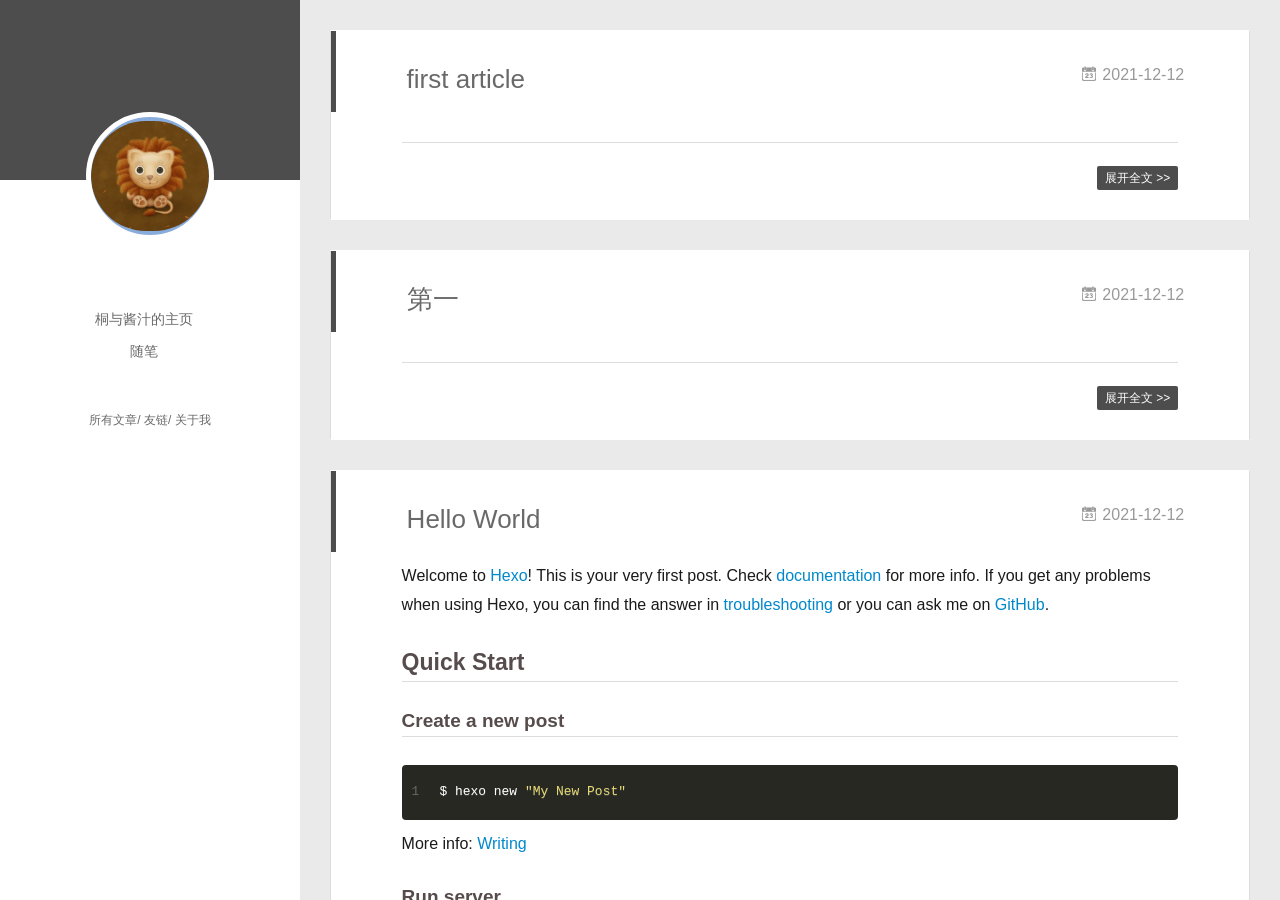
==== commit 39bace17: "Site updated: 2021-12-13 00:05:03" ====
--- a/index.html
+++ b/index.html
@@ -43,7 +43,7 @@
 <div class="intrude-less">
 	<header id="header" class="inner">
 		<a href="/" class="profilepic">
-			<img src="" class="js-avatar">
+			<img src="img/avatar.png" class="js-avatar">
 		</a>
 		<hgroup>
 		  <h1 class="header-author"><a href="/"></a></h1>
@@ -53,7 +53,7 @@
 		<nav class="header-menu">
 			<ul>
 			
-				<li><a href="/">主页</a></li>
+				<li><a href="/">桐与酱汁的主页</a></li>
 	        
 				<li><a href="/tags/%E9%9A%8F%E7%AC%94/">随笔</a></li>
 	        
@@ -77,14 +77,6 @@
 		<nav class="header-nav">
 			<div class="social">
 				
-					<a class="github" target="_blank" href="#" title="github"><i class="icon-github"></i></a>
-		        
-					<a class="weibo" target="_blank" href="#" title="weibo"><i class="icon-weibo"></i></a>
-		        
-					<a class="rss" target="_blank" href="#" title="rss"><i class="icon-rss"></i></a>
-		        
-					<a class="zhihu" target="_blank" href="#" title="zhihu"><i class="icon-zhihu"></i></a>
-		        
 			</div>
 		</nav>
 	</header>		
@@ -101,7 +93,7 @@
 	<div class="intrude-less">
 		<header id="header" class="inner">
 			<div class="profilepic">
-				<img src="" class="js-avatar">
+				<img src="img/avatar.png" class="js-avatar">
 			</div>
 			<hgroup>
 			  <h1 class="header-author js-header-author"></h1>
@@ -118,14 +110,6 @@
 			<nav class="header-nav">
 				<div class="social">
 					
-						<a class="github" target="_blank" href="#" title="github"><i class="icon-github"></i></a>
-			        
-						<a class="weibo" target="_blank" href="#" title="weibo"><i class="icon-weibo"></i></a>
-			        
-						<a class="rss" target="_blank" href="#" title="rss"><i class="icon-rss"></i></a>
-			        
-						<a class="zhihu" target="_blank" href="#" title="zhihu"><i class="icon-zhihu"></i></a>
-			        
 				</div>
 			</nav>
 
@@ -133,7 +117,7 @@
 				<ul style="width: 50%">
 				
 				
-					<li style="width: 50%"><a href="/">主页</a></li>
+					<li style="width: 50%"><a href="/">桐与酱汁的主页</a></li>
 		        
 					<li style="width: 50%"><a href="/tags/%E9%9A%8F%E7%AC%94/">随笔</a></li>
 		        
@@ -151,6 +135,68 @@
           </div>
           <div id="js-content" class="content-ll">
             
+  
+    <article id="post-first-article" class="article article-type-post  article-index" itemscope itemprop="blogPost">
+  <div class="article-inner">
+    
+      <header class="article-header">
+        
+  
+    <h1 itemprop="name">
+      <a class="article-title" href="/2021/12/12/first-article/">first article</a>
+    </h1>
+  
+
+        
+        <a href="/2021/12/12/first-article/" class="archive-article-date">
+  	<time datetime="2021-12-12T14:55:21.000Z" itemprop="datePublished"><i class="icon-calendar icon"></i>2021-12-12</time>
+</a>
+        
+      </header>
+    
+    <div class="article-entry" itemprop="articleBody">
+      
+        
+      
+
+      
+    </div>
+    <div class="article-info article-info-index">
+      
+      
+      
+
+      
+        <p class="article-more-link">
+          <a class="article-more-a" href="/2021/12/12/first-article/">展开全文 >></a>
+        </p>
+      
+
+      
+      <div class="clearfix"></div>
+    </div>
+  </div>
+</article>
+
+<aside class="wrap-side-operation">
+    <div class="mod-side-operation">
+        
+        <div class="jump-container" id="js-jump-container" style="display:none;">
+            <a href="javascript:void(0)" class="mod-side-operation__jump-to-top">
+                <i class="icon-font icon-back"></i>
+            </a>
+            <div id="js-jump-plan-container" class="jump-plan-container" style="top: -11px;">
+                <i class="icon-font icon-plane jump-plane"></i>
+            </div>
+        </div>
+        
+        
+    </div>
+</aside>
+
+
+
+
   
     <article id="post-第一" class="article article-type-post  article-index" itemscope itemprop="blogPost">
   <div class="article-inner">
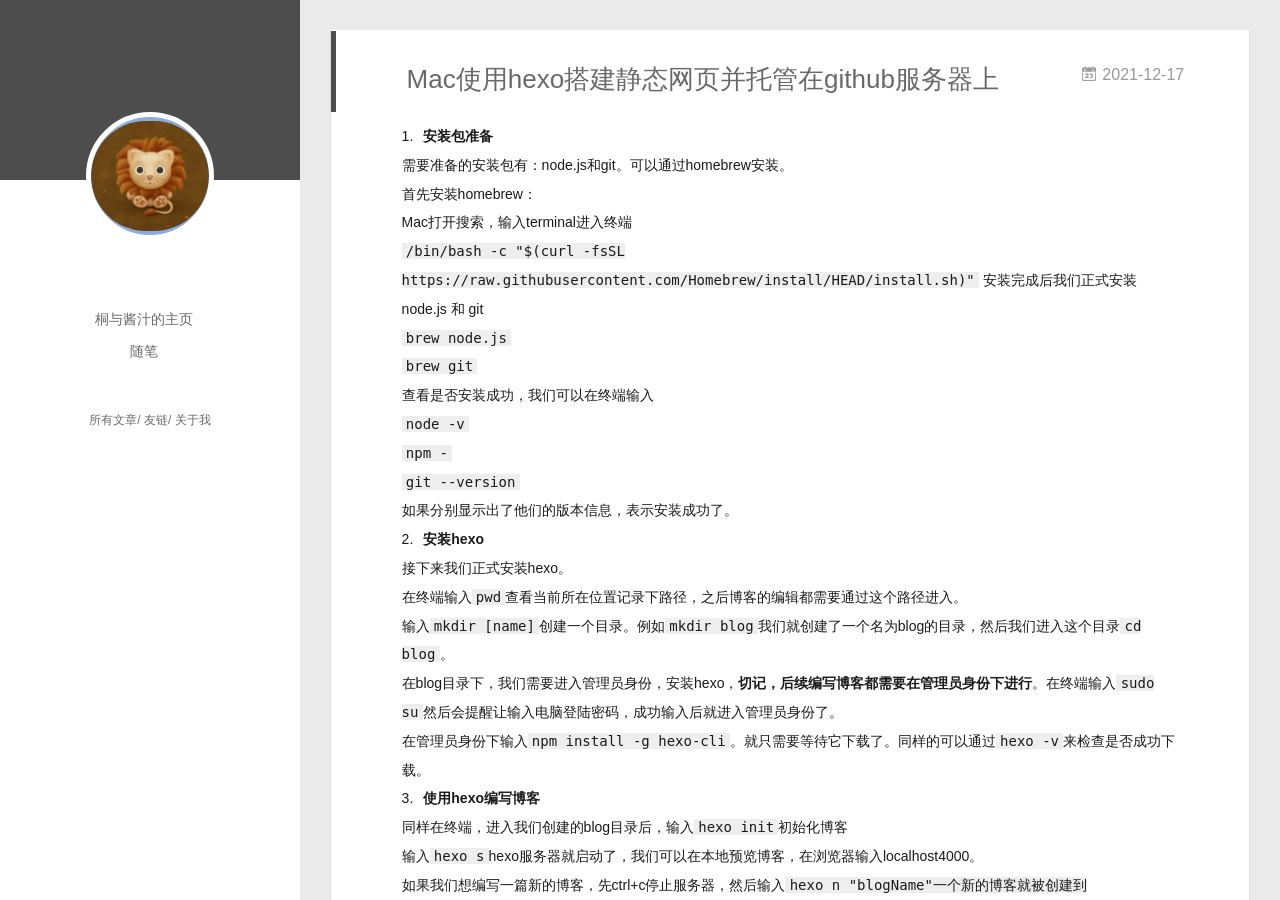
==== commit d4917528: "Site updated: 2021-12-17 23:52:46" ====
--- a/index.html
+++ b/index.html
@@ -6,17 +6,17 @@
   <meta name="renderer" content="webkit">
   <meta http-equiv="X-UA-Compatible" content="IE=edge" >
   <link rel="dns-prefetch" href="http://example.com">
-  <title>Hexo</title>
+  <title>桐与酱汁的博客</title>
   <meta name="viewport" content="width=device-width, initial-scale=1, maximum-scale=1">
   <meta property="og:type" content="website">
-<meta property="og:title" content="Hexo">
+<meta property="og:title" content="桐与酱汁的博客">
 <meta property="og:url" content="http://example.com/index.html">
-<meta property="og:site_name" content="Hexo">
-<meta property="og:locale" content="en_US">
-<meta property="article:author" content="John Doe">
+<meta property="og:site_name" content="桐与酱汁的博客">
+<meta property="og:locale">
+<meta property="article:author" content="桐与酱汁">
 <meta name="twitter:card" content="summary">
   
-    <link rel="alternative" href="/atom.xml" title="Hexo" type="application/atom+xml">
+    <link rel="alternative" href="/atom.xml" title="桐与酱汁的博客" type="application/atom+xml">
   
   
     <link rel="icon" href="/favicon.png">
@@ -136,27 +136,63 @@
           <div id="js-content" class="content-ll">
             
   
-    <article id="post-first-article" class="article article-type-post  article-index" itemscope itemprop="blogPost">
+    <article id="post-Mac使用hexo搭建静态网页并托管在github服务器上" class="article article-type-post  article-index" itemscope itemprop="blogPost">
   <div class="article-inner">
     
       <header class="article-header">
         
   
     <h1 itemprop="name">
-      <a class="article-title" href="/2021/12/12/first-article/">first article</a>
+      <a class="article-title" href="/2021/12/17/Mac%E4%BD%BF%E7%94%A8hexo%E6%90%AD%E5%BB%BA%E9%9D%99%E6%80%81%E7%BD%91%E9%A1%B5%E5%B9%B6%E6%89%98%E7%AE%A1%E5%9C%A8github%E6%9C%8D%E5%8A%A1%E5%99%A8%E4%B8%8A/">Mac使用hexo搭建静态网页并托管在github服务器上</a>
     </h1>
   
 
         
-        <a href="/2021/12/12/first-article/" class="archive-article-date">
-  	<time datetime="2021-12-12T14:55:21.000Z" itemprop="datePublished"><i class="icon-calendar icon"></i>2021-12-12</time>
+        <a href="/2021/12/17/Mac%E4%BD%BF%E7%94%A8hexo%E6%90%AD%E5%BB%BA%E9%9D%99%E6%80%81%E7%BD%91%E9%A1%B5%E5%B9%B6%E6%89%98%E7%AE%A1%E5%9C%A8github%E6%9C%8D%E5%8A%A1%E5%99%A8%E4%B8%8A/" class="archive-article-date">
+  	<time datetime="2021-12-17T08:59:46.000Z" itemprop="datePublished"><i class="icon-calendar icon"></i>2021-12-17</time>
 </a>
         
       </header>
     
     <div class="article-entry" itemprop="articleBody">
       
-        
+        <ol>
+<li><strong>安装包准备</strong></li>
+需要准备的安装包有：node.js和git。可以通过homebrew安装。<br>
+首先安装homebrew：<br>
+Mac打开搜索，输入terminal进入终端 <br>
+<code>/bin/bash -c "$(curl -fsSL https://raw.githubusercontent.com/Homebrew/install/HEAD/install.sh)"</code> 
+安装完成后我们正式安装node.js 和 git <br>
+<code>brew node.js</code> <br>
+<code>brew git</code> <br>
+查看是否安装成功，我们可以在终端输入 <br>
+<code>node -v</code><br>
+<code>npm -</code><br>
+<code>git --version</code><br>
+如果分别显示出了他们的版本信息，表示安装成功了。
+<li><strong>安装hexo</strong></li>
+接下来我们正式安装hexo。<br>
+在终端输入<code>pwd</code>查看当前所在位置记录下路径，之后博客的编辑都需要通过这个路径进入。<br>
+输入<code>mkdir [name]</code>创建一个目录。例如<code>mkdir blog</code>我们就创建了一个名为blog的目录，然后我们进入这个目录<code>cd blog</code>。<br>
+在blog目录下，我们需要进入管理员身份，安装hexo，<strong>切记，后续编写博客都需要在管理员身份下进行</strong>。在终端输入<code>sudo su</code>然后会提醒让输入电脑登陆密码，成功输入后就进入管理员身份了。<br>
+在管理员身份下输入<code>npm install -g hexo-cli</code>。就只需要等待它下载了。同样的可以通过<code>hexo -v</code>来检查是否成功下载。
+<li><strong>使用hexo编写博客</strong></li>
+同样在终端，进入我们创建的blog目录后，输入<code>hexo init</code>初始化博客<br>
+输入<code>hexo s</code>hexo服务器就启动了，我们可以在本地预览博客，在浏览器输入localhost4000。<br>
+如果我们想编写一篇新的博客，先ctrl+c停止服务器，然后输入<code>hexo n "blogName"</hexo>一个新的博客就被创建到blog/source/_posts这个目录下，我们<code>cd source/_posts</code>进入这个目录，可以用自带的编辑器<code>vi blogName.md</code>进行编辑。<br>
+编辑完后<code>cd ../..</code>退回到blog目录下，输入<code>hexo clean</code></code>hexo g</code>我们就可以在本地看到一篇新的博客被更新上去了。
+到目前为止我们就成功使用hexo搭建起了自己的博客，最后只需要部署到github上即可。
+<li><strong>部署到GitHub上</strong></li>
+部署到GitHub上，首先得去GitHub上注册一个账号，然后创建新仓库要命名为githubusername.github.io。需要把githubusername更改为你注册的用户名。接下来在设置中(settings)找到开发者设置(developer settings)找到Personal access tokens,过期时间选择永不，然后勾选repo，就会生成一个token。复制这个token备用。<br>
+接下来进入终端，进入管理员身份，进入blog目录，输入<code>npm install hexo-deployer-git --save</code>等安装完成后输入<code>ls</code>查看当前目录下文件名，使用<code>vi _config.yml</code>对名为_config.yml的文件进行编辑。<br>
+滑到末尾可以看到Deloyment，在type后添加git，repo后添加https://token@github.com/githubusername/githubusername.github.io.git。在这个地方，token就需要输入之前在github上复制的token，githubusername为github用户名。branch后添加master。然后按esc，冒号，wq，enter。保存并退出_config.yml文件。<br>
+接下来就只需要输入<code>hexo d</code>然后输入github账号和密码，就可以把博客部署到github上了。<br>
+成功部署后就可以通过githubusername.github.io访问搭建的博客了。
+
+</ol>
+
+
+
       
 
       
@@ -168,7 +204,7 @@
 
       
         <p class="article-more-link">
-          <a class="article-more-a" href="/2021/12/12/first-article/">展开全文 >></a>
+          <a class="article-more-a" href="/2021/12/17/Mac%E4%BD%BF%E7%94%A8hexo%E6%90%AD%E5%BB%BA%E9%9D%99%E6%80%81%E7%BD%91%E9%A1%B5%E5%B9%B6%E6%89%98%E7%AE%A1%E5%9C%A8github%E6%9C%8D%E5%8A%A1%E5%99%A8%E4%B8%8A/">展开全文 >></a>
         </p>
       
 
@@ -198,143 +234,6 @@
 
 
   
-    <article id="post-第一" class="article article-type-post  article-index" itemscope itemprop="blogPost">
-  <div class="article-inner">
-    
-      <header class="article-header">
-        
-  
-    <h1 itemprop="name">
-      <a class="article-title" href="/2021/12/12/%E7%AC%AC%E4%B8%80/">第一</a>
-    </h1>
-  
-
-        
-        <a href="/2021/12/12/%E7%AC%AC%E4%B8%80/" class="archive-article-date">
-  	<time datetime="2021-12-11T21:50:47.000Z" itemprop="datePublished"><i class="icon-calendar icon"></i>2021-12-12</time>
-</a>
-        
-      </header>
-    
-    <div class="article-entry" itemprop="articleBody">
-      
-        
-      
-
-      
-    </div>
-    <div class="article-info article-info-index">
-      
-      
-      
-
-      
-        <p class="article-more-link">
-          <a class="article-more-a" href="/2021/12/12/%E7%AC%AC%E4%B8%80/">展开全文 >></a>
-        </p>
-      
-
-      
-      <div class="clearfix"></div>
-    </div>
-  </div>
-</article>
-
-<aside class="wrap-side-operation">
-    <div class="mod-side-operation">
-        
-        <div class="jump-container" id="js-jump-container" style="display:none;">
-            <a href="javascript:void(0)" class="mod-side-operation__jump-to-top">
-                <i class="icon-font icon-back"></i>
-            </a>
-            <div id="js-jump-plan-container" class="jump-plan-container" style="top: -11px;">
-                <i class="icon-font icon-plane jump-plane"></i>
-            </div>
-        </div>
-        
-        
-    </div>
-</aside>
-
-
-
-
-  
-    <article id="post-hello-world" class="article article-type-post  article-index" itemscope itemprop="blogPost">
-  <div class="article-inner">
-    
-      <header class="article-header">
-        
-  
-    <h1 itemprop="name">
-      <a class="article-title" href="/2021/12/12/hello-world/">Hello World</a>
-    </h1>
-  
-
-        
-        <a href="/2021/12/12/hello-world/" class="archive-article-date">
-  	<time datetime="2021-12-11T21:47:37.737Z" itemprop="datePublished"><i class="icon-calendar icon"></i>2021-12-12</time>
-</a>
-        
-      </header>
-    
-    <div class="article-entry" itemprop="articleBody">
-      
-        <p>Welcome to <a target="_blank" rel="noopener" href="https://hexo.io/">Hexo</a>! This is your very first post. Check <a target="_blank" rel="noopener" href="https://hexo.io/docs/">documentation</a> for more info. If you get any problems when using Hexo, you can find the answer in <a target="_blank" rel="noopener" href="https://hexo.io/docs/troubleshooting.html">troubleshooting</a> or you can ask me on <a target="_blank" rel="noopener" href="https://github.com/hexojs/hexo/issues">GitHub</a>.</p>
-<h2 id="Quick-Start"><a href="#Quick-Start" class="headerlink" title="Quick Start"></a>Quick Start</h2><h3 id="Create-a-new-post"><a href="#Create-a-new-post" class="headerlink" title="Create a new post"></a>Create a new post</h3><figure class="highlight bash"><table><tr><td class="gutter"><pre><span class="line">1</span><br></pre></td><td class="code"><pre><span class="line">$ hexo new <span class="string">&quot;My New Post&quot;</span></span><br></pre></td></tr></table></figure>
-
-<p>More info: <a target="_blank" rel="noopener" href="https://hexo.io/docs/writing.html">Writing</a></p>
-<h3 id="Run-server"><a href="#Run-server" class="headerlink" title="Run server"></a>Run server</h3><figure class="highlight bash"><table><tr><td class="gutter"><pre><span class="line">1</span><br></pre></td><td class="code"><pre><span class="line">$ hexo server</span><br></pre></td></tr></table></figure>
-
-<p>More info: <a target="_blank" rel="noopener" href="https://hexo.io/docs/server.html">Server</a></p>
-<h3 id="Generate-static-files"><a href="#Generate-static-files" class="headerlink" title="Generate static files"></a>Generate static files</h3><figure class="highlight bash"><table><tr><td class="gutter"><pre><span class="line">1</span><br></pre></td><td class="code"><pre><span class="line">$ hexo generate</span><br></pre></td></tr></table></figure>
-
-<p>More info: <a target="_blank" rel="noopener" href="https://hexo.io/docs/generating.html">Generating</a></p>
-<h3 id="Deploy-to-remote-sites"><a href="#Deploy-to-remote-sites" class="headerlink" title="Deploy to remote sites"></a>Deploy to remote sites</h3><figure class="highlight bash"><table><tr><td class="gutter"><pre><span class="line">1</span><br></pre></td><td class="code"><pre><span class="line">$ hexo deploy</span><br></pre></td></tr></table></figure>
-
-<p>More info: <a target="_blank" rel="noopener" href="https://hexo.io/docs/one-command-deployment.html">Deployment</a></p>
-
-      
-
-      
-    </div>
-    <div class="article-info article-info-index">
-      
-      
-      
-
-      
-        <p class="article-more-link">
-          <a class="article-more-a" href="/2021/12/12/hello-world/">展开全文 >></a>
-        </p>
-      
-
-      
-      <div class="clearfix"></div>
-    </div>
-  </div>
-</article>
-
-<aside class="wrap-side-operation">
-    <div class="mod-side-operation">
-        
-        <div class="jump-container" id="js-jump-container" style="display:none;">
-            <a href="javascript:void(0)" class="mod-side-operation__jump-to-top">
-                <i class="icon-font icon-back"></i>
-            </a>
-            <div id="js-jump-plan-container" class="jump-plan-container" style="top: -11px;">
-                <i class="icon-font icon-plane jump-plane"></i>
-            </div>
-        </div>
-        
-        
-    </div>
-</aside>
-
-
-
-
-  
   
 
 
@@ -345,7 +244,7 @@
   <div class="outer">
     <div id="footer-info">
     	<div class="footer-left">
-    		&copy; 2021 John Doe
+    		&copy; 2021 桐与酱汁
     	</div>
       	<div class="footer-right">
       		<a href="http://hexo.io/" target="_blank">Hexo</a>  Theme <a href="https://github.com/litten/hexo-theme-yilia" target="_blank">Yilia</a> by Litten
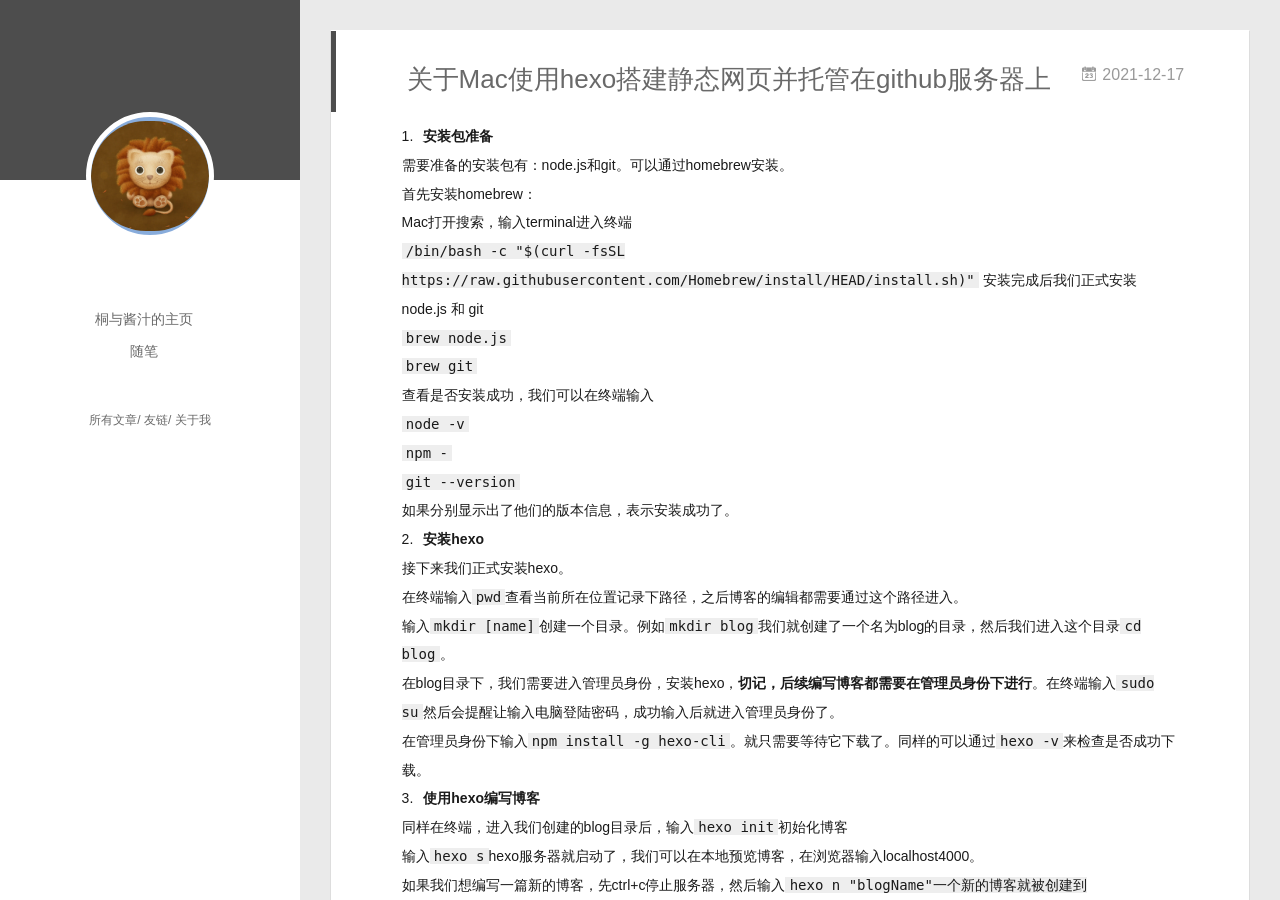
==== commit bc1d96ea: "Site updated: 2021-12-30 18:25:33" ====
--- a/index.html
+++ b/index.html
@@ -136,19 +136,19 @@
           <div id="js-content" class="content-ll">
             
   
-    <article id="post-Mac使用hexo搭建静态网页并托管在github服务器上" class="article article-type-post  article-index" itemscope itemprop="blogPost">
+    <article id="post-关于Mac使用hexo搭建静态网页" class="article article-type-post  article-index" itemscope itemprop="blogPost">
   <div class="article-inner">
     
       <header class="article-header">
         
   
     <h1 itemprop="name">
-      <a class="article-title" href="/2021/12/17/Mac%E4%BD%BF%E7%94%A8hexo%E6%90%AD%E5%BB%BA%E9%9D%99%E6%80%81%E7%BD%91%E9%A1%B5%E5%B9%B6%E6%89%98%E7%AE%A1%E5%9C%A8github%E6%9C%8D%E5%8A%A1%E5%99%A8%E4%B8%8A/">Mac使用hexo搭建静态网页并托管在github服务器上</a>
+      <a class="article-title" href="/2021/12/17/%E5%85%B3%E4%BA%8EMac%E4%BD%BF%E7%94%A8hexo%E6%90%AD%E5%BB%BA%E9%9D%99%E6%80%81%E7%BD%91%E9%A1%B5/">关于Mac使用hexo搭建静态网页并托管在github服务器上</a>
     </h1>
   
 
         
-        <a href="/2021/12/17/Mac%E4%BD%BF%E7%94%A8hexo%E6%90%AD%E5%BB%BA%E9%9D%99%E6%80%81%E7%BD%91%E9%A1%B5%E5%B9%B6%E6%89%98%E7%AE%A1%E5%9C%A8github%E6%9C%8D%E5%8A%A1%E5%99%A8%E4%B8%8A/" class="archive-article-date">
+        <a href="/2021/12/17/%E5%85%B3%E4%BA%8EMac%E4%BD%BF%E7%94%A8hexo%E6%90%AD%E5%BB%BA%E9%9D%99%E6%80%81%E7%BD%91%E9%A1%B5/" class="archive-article-date">
   	<time datetime="2021-12-17T08:59:46.000Z" itemprop="datePublished"><i class="icon-calendar icon"></i>2021-12-17</time>
 </a>
         
@@ -204,7 +204,7 @@
 
       
         <p class="article-more-link">
-          <a class="article-more-a" href="/2021/12/17/Mac%E4%BD%BF%E7%94%A8hexo%E6%90%AD%E5%BB%BA%E9%9D%99%E6%80%81%E7%BD%91%E9%A1%B5%E5%B9%B6%E6%89%98%E7%AE%A1%E5%9C%A8github%E6%9C%8D%E5%8A%A1%E5%99%A8%E4%B8%8A/">展开全文 >></a>
+          <a class="article-more-a" href="/2021/12/17/%E5%85%B3%E4%BA%8EMac%E4%BD%BF%E7%94%A8hexo%E6%90%AD%E5%BB%BA%E9%9D%99%E6%80%81%E7%BD%91%E9%A1%B5/">展开全文 >></a>
         </p>
       
 
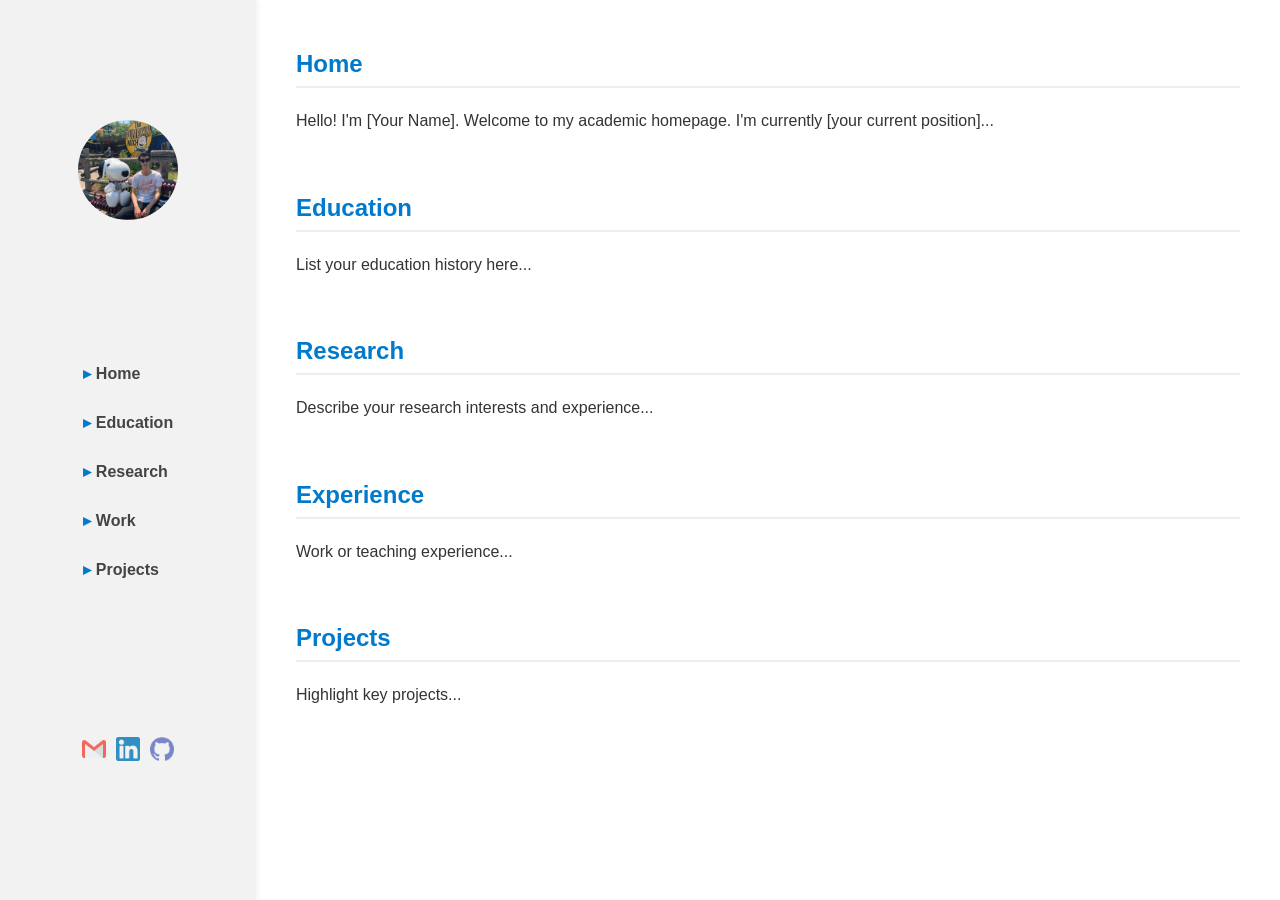
==== commit 78a5283d: "Initial commit" ====
--- a/index.html
+++ b/index.html
@@ -1,485 +1,65 @@
 <!DOCTYPE html>
-<html>
+<html lang="en">
 <head>
-  <meta charset="utf-8">
-  
-  <meta name="renderer" content="webkit">
-  <meta http-equiv="X-UA-Compatible" content="IE=edge" >
-  <link rel="dns-prefetch" href="http://example.com">
-  <title>桐与酱汁的博客</title>
-  <meta name="viewport" content="width=device-width, initial-scale=1, maximum-scale=1">
-  <meta property="og:type" content="website">
-<meta property="og:title" content="桐与酱汁的博客">
-<meta property="og:url" content="http://example.com/index.html">
-<meta property="og:site_name" content="桐与酱汁的博客">
-<meta property="og:locale">
-<meta property="article:author" content="桐与酱汁">
-<meta name="twitter:card" content="summary">
-  
-    <link rel="alternative" href="/atom.xml" title="桐与酱汁的博客" type="application/atom+xml">
-  
-  
-    <link rel="icon" href="/favicon.png">
-  
-  <link rel="stylesheet" type="text/css" href="/./main.0cf68a.css">
-  <style type="text/css">
-  
-    #container.show {
-      background: linear-gradient(200deg,#a0cfe4,#e8c37e);
-    }
-  </style>
-  
+  <meta charset="UTF-8" />
+  <meta name="viewport" content="width=device-width, initial-scale=1.0"/>
+  <title>Minyu Zhang's Homepage</title>
+  <link rel="stylesheet" href="style.css">
+  <script defer src="script.js"></script>
+</head>
+<body>
 
-  
+  <div class="sidebar">
+    <div class="top">
+      <img src="avator.png" alt="avator" />
+    </div>
+    <nav class="middle">
+      <a href="#home">Home</a>
+      <a href="#education">Education</a>
+      <a href="#research">Research</a>
+      <a href="#experience">Work</a>
+      <a href="#projects">Projects</a>
+    </nav>
+    <div class="contact-links">
+      <a href="1370302950@qq.com" target="_blank">
+        <img src="icons/email.png" alt="Email" title="Email">
+      </a>
+      <a href="https://linkedin.com/in/yourname" target="_blank">
+        <img src="icons/linkedin.png" alt="LinkedIn" title="LinkedIn">
+      </a>
+      <a href="https://github.com/yourusername" target="_blank">
+        <img src="icons/github.png" alt="GitHub" title="GitHub">
+      </a>
+    </div>
+    <div class="bottom"></div>
+  </div>
 
-<meta name="generator" content="Hexo 5.4.0"></head>
+  <div class="content">
+    <section id="home">
+      <h2>Home</h2>
+      <p>Hello! I'm [Your Name]. Welcome to my academic homepage. I'm currently [your current position]...</p>
+    </section>
 
-<body>
-  <div id="container" q-class="show:isCtnShow">
-    <canvas id="anm-canvas" class="anm-canvas"></canvas>
-    <div class="left-col" q-class="show:isShow">
-      
-<div class="overlay" style="background: #4d4d4d"></div>
-<div class="intrude-less">
-	<header id="header" class="inner">
-		<a href="/" class="profilepic">
-			<img src="img/avatar.png" class="js-avatar">
-		</a>
-		<hgroup>
-		  <h1 class="header-author"><a href="/"></a></h1>
-		</hgroup>
-		
+    <section id="education">
+      <h2>Education</h2>
+      <p>List your education history here...</p>
+    </section>
 
-		<nav class="header-menu">
-			<ul>
-			
-				<li><a href="/">桐与酱汁的主页</a></li>
-	        
-				<li><a href="/tags/%E9%9A%8F%E7%AC%94/">随笔</a></li>
-	        
-			</ul>
-		</nav>
-		<nav class="header-smart-menu">
-    		
-    			
-    			<a q-on="click: openSlider(e, 'innerArchive')" href="javascript:void(0)">所有文章</a>
-    			
-            
-    			
-    			<a q-on="click: openSlider(e, 'friends')" href="javascript:void(0)">友链</a>
-    			
-            
-    			
-    			<a q-on="click: openSlider(e, 'aboutme')" href="javascript:void(0)">关于我</a>
-    			
-            
-		</nav>
-		<nav class="header-nav">
-			<div class="social">
-				
-			</div>
-		</nav>
-	</header>		
-</div>
+    <section id="research">
+      <h2>Research</h2>
+      <p>Describe your research interests and experience...</p>
+    </section>
 
-    </div>
-    <div class="mid-col" q-class="show:isShow,hide:isShow|isFalse">
-      
-<nav id="mobile-nav">
-  	<div class="overlay js-overlay" style="background: #4d4d4d"></div>
-	<div class="btnctn js-mobile-btnctn">
-  		<div class="slider-trigger list" q-on="click: openSlider(e)"><i class="icon icon-sort"></i></div>
-	</div>
-	<div class="intrude-less">
-		<header id="header" class="inner">
-			<div class="profilepic">
-				<img src="img/avatar.png" class="js-avatar">
-			</div>
-			<hgroup>
-			  <h1 class="header-author js-header-author"></h1>
-			</hgroup>
-			
-			
-			
-				
-			
-				
-			
-			
-			
-			<nav class="header-nav">
-				<div class="social">
-					
-				</div>
-			</nav>
+    <section id="experience">
+      <h2>Experience</h2>
+      <p>Work or teaching experience...</p>
+    </section>
 
-			<nav class="header-menu js-header-menu">
-				<ul style="width: 50%">
-				
-				
-					<li style="width: 50%"><a href="/">桐与酱汁的主页</a></li>
-		        
-					<li style="width: 50%"><a href="/tags/%E9%9A%8F%E7%AC%94/">随笔</a></li>
-		        
-				</ul>
-			</nav>
-		</header>				
-	</div>
-	<div class="mobile-mask" style="display:none" q-show="isShow"></div>
-</nav>
+    <section id="projects">
+      <h2>Projects</h2>
+      <p>Highlight key projects...</p>
+    </section>
+  </div>
 
-      <div id="wrapper" class="body-wrap">
-        <div class="menu-l">
-          <div class="canvas-wrap">
-            <canvas data-colors="#eaeaea" data-sectionHeight="100" data-contentId="js-content" id="myCanvas1" class="anm-canvas"></canvas>
-          </div>
-          <div id="js-content" class="content-ll">
-            
-  
-    <article id="post-关于Mac使用hexo搭建静态网页" class="article article-type-post  article-index" itemscope itemprop="blogPost">
-  <div class="article-inner">
-    
-      <header class="article-header">
-        
-  
-    <h1 itemprop="name">
-      <a class="article-title" href="/2021/12/17/%E5%85%B3%E4%BA%8EMac%E4%BD%BF%E7%94%A8hexo%E6%90%AD%E5%BB%BA%E9%9D%99%E6%80%81%E7%BD%91%E9%A1%B5/">关于Mac使用hexo搭建静态网页并托管在github服务器上</a>
-    </h1>
-  
-
-        
-        <a href="/2021/12/17/%E5%85%B3%E4%BA%8EMac%E4%BD%BF%E7%94%A8hexo%E6%90%AD%E5%BB%BA%E9%9D%99%E6%80%81%E7%BD%91%E9%A1%B5/" class="archive-article-date">
-  	<time datetime="2021-12-17T08:59:46.000Z" itemprop="datePublished"><i class="icon-calendar icon"></i>2021-12-17</time>
-</a>
-        
-      </header>
-    
-    <div class="article-entry" itemprop="articleBody">
-      
-        <ol>
-<li><strong>安装包准备</strong></li>
-需要准备的安装包有：node.js和git。可以通过homebrew安装。<br>
-首先安装homebrew：<br>
-Mac打开搜索，输入terminal进入终端 <br>
-<code>/bin/bash -c "$(curl -fsSL https://raw.githubusercontent.com/Homebrew/install/HEAD/install.sh)"</code> 
-安装完成后我们正式安装node.js 和 git <br>
-<code>brew node.js</code> <br>
-<code>brew git</code> <br>
-查看是否安装成功，我们可以在终端输入 <br>
-<code>node -v</code><br>
-<code>npm -</code><br>
-<code>git --version</code><br>
-如果分别显示出了他们的版本信息，表示安装成功了。
-<li><strong>安装hexo</strong></li>
-接下来我们正式安装hexo。<br>
-在终端输入<code>pwd</code>查看当前所在位置记录下路径，之后博客的编辑都需要通过这个路径进入。<br>
-输入<code>mkdir [name]</code>创建一个目录。例如<code>mkdir blog</code>我们就创建了一个名为blog的目录，然后我们进入这个目录<code>cd blog</code>。<br>
-在blog目录下，我们需要进入管理员身份，安装hexo，<strong>切记，后续编写博客都需要在管理员身份下进行</strong>。在终端输入<code>sudo su</code>然后会提醒让输入电脑登陆密码，成功输入后就进入管理员身份了。<br>
-在管理员身份下输入<code>npm install -g hexo-cli</code>。就只需要等待它下载了。同样的可以通过<code>hexo -v</code>来检查是否成功下载。
-<li><strong>使用hexo编写博客</strong></li>
-同样在终端，进入我们创建的blog目录后，输入<code>hexo init</code>初始化博客<br>
-输入<code>hexo s</code>hexo服务器就启动了，我们可以在本地预览博客，在浏览器输入localhost4000。<br>
-如果我们想编写一篇新的博客，先ctrl+c停止服务器，然后输入<code>hexo n "blogName"</hexo>一个新的博客就被创建到blog/source/_posts这个目录下，我们<code>cd source/_posts</code>进入这个目录，可以用自带的编辑器<code>vi blogName.md</code>进行编辑。<br>
-编辑完后<code>cd ../..</code>退回到blog目录下，输入<code>hexo clean</code></code>hexo g</code>我们就可以在本地看到一篇新的博客被更新上去了。
-到目前为止我们就成功使用hexo搭建起了自己的博客，最后只需要部署到github上即可。
-<li><strong>部署到GitHub上</strong></li>
-部署到GitHub上，首先得去GitHub上注册一个账号，然后创建新仓库要命名为githubusername.github.io。需要把githubusername更改为你注册的用户名。接下来在设置中(settings)找到开发者设置(developer settings)找到Personal access tokens,过期时间选择永不，然后勾选repo，就会生成一个token。复制这个token备用。<br>
-接下来进入终端，进入管理员身份，进入blog目录，输入<code>npm install hexo-deployer-git --save</code>等安装完成后输入<code>ls</code>查看当前目录下文件名，使用<code>vi _config.yml</code>对名为_config.yml的文件进行编辑。<br>
-滑到末尾可以看到Deloyment，在type后添加git，repo后添加https://token@github.com/githubusername/githubusername.github.io.git。在这个地方，token就需要输入之前在github上复制的token，githubusername为github用户名。branch后添加master。然后按esc，冒号，wq，enter。保存并退出_config.yml文件。<br>
-接下来就只需要输入<code>hexo d</code>然后输入github账号和密码，就可以把博客部署到github上了。<br>
-成功部署后就可以通过githubusername.github.io访问搭建的博客了。
-
-</ol>
-
-
-
-      
-
-      
-    </div>
-    <div class="article-info article-info-index">
-      
-      
-      
-
-      
-        <p class="article-more-link">
-          <a class="article-more-a" href="/2021/12/17/%E5%85%B3%E4%BA%8EMac%E4%BD%BF%E7%94%A8hexo%E6%90%AD%E5%BB%BA%E9%9D%99%E6%80%81%E7%BD%91%E9%A1%B5/">展开全文 >></a>
-        </p>
-      
-
-      
-      <div class="clearfix"></div>
-    </div>
-  </div>
-</article>
-
-<aside class="wrap-side-operation">
-    <div class="mod-side-operation">
-        
-        <div class="jump-container" id="js-jump-container" style="display:none;">
-            <a href="javascript:void(0)" class="mod-side-operation__jump-to-top">
-                <i class="icon-font icon-back"></i>
-            </a>
-            <div id="js-jump-plan-container" class="jump-plan-container" style="top: -11px;">
-                <i class="icon-font icon-plane jump-plane"></i>
-            </div>
-        </div>
-        
-        
-    </div>
-</aside>
-
-
-
-
-  
-  
-
-
-          </div>
-        </div>
-      </div>
-      <footer id="footer">
-  <div class="outer">
-    <div id="footer-info">
-    	<div class="footer-left">
-    		&copy; 2021 桐与酱汁
-    	</div>
-      	<div class="footer-right">
-      		<a href="http://hexo.io/" target="_blank">Hexo</a>  Theme <a href="https://github.com/litten/hexo-theme-yilia" target="_blank">Yilia</a> by Litten
-      	</div>
-    </div>
-  </div>
-</footer>
-    </div>
-    <script>
-	var yiliaConfig = {
-		mathjax: false,
-		isHome: true,
-		isPost: false,
-		isArchive: false,
-		isTag: false,
-		isCategory: false,
-		open_in_new: false,
-		toc_hide_index: true,
-		root: "/",
-		innerArchive: true,
-		showTags: false
-	}
-</script>
-
-<script>!function(t){function n(e){if(r[e])return r[e].exports;var i=r[e]={exports:{},id:e,loaded:!1};return t[e].call(i.exports,i,i.exports,n),i.loaded=!0,i.exports}var r={};n.m=t,n.c=r,n.p="./",n(0)}([function(t,n,r){r(195),t.exports=r(191)},function(t,n,r){var e=r(3),i=r(52),o=r(27),u=r(28),c=r(53),f="prototype",a=function(t,n,r){var s,l,h,v,p=t&a.F,d=t&a.G,y=t&a.S,g=t&a.P,b=t&a.B,m=d?e:y?e[n]||(e[n]={}):(e[n]||{})[f],x=d?i:i[n]||(i[n]={}),w=x[f]||(x[f]={});d&&(r=n);for(s in r)l=!p&&m&&void 0!==m[s],h=(l?m:r)[s],v=b&&l?c(h,e):g&&"function"==typeof h?c(Function.call,h):h,m&&u(m,s,h,t&a.U),x[s]!=h&&o(x,s,v),g&&w[s]!=h&&(w[s]=h)};e.core=i,a.F=1,a.G=2,a.S=4,a.P=8,a.B=16,a.W=32,a.U=64,a.R=128,t.exports=a},function(t,n,r){var e=r(6);t.exports=function(t){if(!e(t))throw TypeError(t+" is not an object!");return t}},function(t,n){var r=t.exports="undefined"!=typeof window&&window.Math==Math?window:"undefined"!=typeof self&&self.Math==Math?self:Function("return this")();"number"==typeof __g&&(__g=r)},function(t,n){t.exports=function(t){try{return!!t()}catch(t){return!0}}},function(t,n){var r=t.exports="undefined"!=typeof window&&window.Math==Math?window:"undefined"!=typeof self&&self.Math==Math?self:Function("return this")();"number"==typeof __g&&(__g=r)},function(t,n){t.exports=function(t){return"object"==typeof t?null!==t:"function"==typeof t}},function(t,n,r){var e=r(126)("wks"),i=r(76),o=r(3).Symbol,u="function"==typeof o;(t.exports=function(t){return e[t]||(e[t]=u&&o[t]||(u?o:i)("Symbol."+t))}).store=e},function(t,n){var r={}.hasOwnProperty;t.exports=function(t,n){return r.call(t,n)}},function(t,n,r){var e=r(94),i=r(33);t.exports=function(t){return e(i(t))}},function(t,n,r){t.exports=!r(4)(function(){return 7!=Object.defineProperty({},"a",{get:function(){return 7}}).a})},function(t,n,r){var e=r(2),i=r(167),o=r(50),u=Object.defineProperty;n.f=r(10)?Object.defineProperty:function(t,n,r){if(e(t),n=o(n,!0),e(r),i)try{return u(t,n,r)}catch(t){}if("get"in r||"set"in r)throw TypeError("Accessors not supported!");return"value"in r&&(t[n]=r.value),t}},function(t,n,r){t.exports=!r(18)(function(){return 7!=Object.defineProperty({},"a",{get:function(){return 7}}).a})},function(t,n,r){var e=r(14),i=r(22);t.exports=r(12)?function(t,n,r){return e.f(t,n,i(1,r))}:function(t,n,r){return t[n]=r,t}},function(t,n,r){var e=r(20),i=r(58),o=r(42),u=Object.defineProperty;n.f=r(12)?Object.defineProperty:function(t,n,r){if(e(t),n=o(n,!0),e(r),i)try{return u(t,n,r)}catch(t){}if("get"in r||"set"in r)throw TypeError("Accessors not supported!");return"value"in r&&(t[n]=r.value),t}},function(t,n,r){var e=r(40)("wks"),i=r(23),o=r(5).Symbol,u="function"==typeof o;(t.exports=function(t){return e[t]||(e[t]=u&&o[t]||(u?o:i)("Symbol."+t))}).store=e},function(t,n,r){var e=r(67),i=Math.min;t.exports=function(t){return t>0?i(e(t),9007199254740991):0}},function(t,n,r){var e=r(46);t.exports=function(t){return Object(e(t))}},function(t,n){t.exports=function(t){try{return!!t()}catch(t){return!0}}},function(t,n,r){var e=r(63),i=r(34);t.exports=Object.keys||function(t){return e(t,i)}},function(t,n,r){var e=r(21);t.exports=function(t){if(!e(t))throw TypeError(t+" is not an object!");return t}},function(t,n){t.exports=function(t){return"object"==typeof t?null!==t:"function"==typeof t}},function(t,n){t.exports=function(t,n){return{enumerable:!(1&t),configurable:!(2&t),writable:!(4&t),value:n}}},function(t,n){var r=0,e=Math.random();t.exports=function(t){return"Symbol(".concat(void 0===t?"":t,")_",(++r+e).toString(36))}},function(t,n){var r={}.hasOwnProperty;t.exports=function(t,n){return r.call(t,n)}},function(t,n){var r=t.exports={version:"2.4.0"};"number"==typeof __e&&(__e=r)},function(t,n){t.exports=function(t){if("function"!=typeof t)throw TypeError(t+" is not a function!");return t}},function(t,n,r){var e=r(11),i=r(66);t.exports=r(10)?function(t,n,r){return e.f(t,n,i(1,r))}:function(t,n,r){return t[n]=r,t}},function(t,n,r){var e=r(3),i=r(27),o=r(24),u=r(76)("src"),c="toString",f=Function[c],a=(""+f).split(c);r(52).inspectSource=function(t){return f.call(t)},(t.exports=function(t,n,r,c){var f="function"==typeof r;f&&(o(r,"name")||i(r,"name",n)),t[n]!==r&&(f&&(o(r,u)||i(r,u,t[n]?""+t[n]:a.join(String(n)))),t===e?t[n]=r:c?t[n]?t[n]=r:i(t,n,r):(delete t[n],i(t,n,r)))})(Function.prototype,c,function(){return"function"==typeof this&&this[u]||f.call(this)})},function(t,n,r){var e=r(1),i=r(4),o=r(46),u=function(t,n,r,e){var i=String(o(t)),u="<"+n;return""!==r&&(u+=" "+r+'="'+String(e).replace(/"/g,"&quot;")+'"'),u+">"+i+"</"+n+">"};t.exports=function(t,n){var r={};r[t]=n(u),e(e.P+e.F*i(function(){var n=""[t]('"');return n!==n.toLowerCase()||n.split('"').length>3}),"String",r)}},function(t,n,r){var e=r(115),i=r(46);t.exports=function(t){return e(i(t))}},function(t,n,r){var e=r(116),i=r(66),o=r(30),u=r(50),c=r(24),f=r(167),a=Object.getOwnPropertyDescriptor;n.f=r(10)?a:function(t,n){if(t=o(t),n=u(n,!0),f)try{return a(t,n)}catch(t){}if(c(t,n))return i(!e.f.call(t,n),t[n])}},function(t,n,r){var e=r(24),i=r(17),o=r(145)("IE_PROTO"),u=Object.prototype;t.exports=Object.getPrototypeOf||function(t){return t=i(t),e(t,o)?t[o]:"function"==typeof t.constructor&&t instanceof t.constructor?t.constructor.prototype:t instanceof Object?u:null}},function(t,n){t.exports=function(t){if(void 0==t)throw TypeError("Can't call method on  "+t);return t}},function(t,n){t.exports="constructor,hasOwnProperty,isPrototypeOf,propertyIsEnumerable,toLocaleString,toString,valueOf".split(",")},function(t,n){t.exports={}},function(t,n){t.exports=!0},function(t,n){n.f={}.propertyIsEnumerable},function(t,n,r){var e=r(14).f,i=r(8),o=r(15)("toStringTag");t.exports=function(t,n,r){t&&!i(t=r?t:t.prototype,o)&&e(t,o,{configurable:!0,value:n})}},function(t,n,r){var e=r(40)("keys"),i=r(23);t.exports=function(t){return e[t]||(e[t]=i(t))}},function(t,n,r){var e=r(5),i="__core-js_shared__",o=e[i]||(e[i]={});t.exports=function(t){return o[t]||(o[t]={})}},function(t,n){var r=Math.ceil,e=Math.floor;t.exports=function(t){return isNaN(t=+t)?0:(t>0?e:r)(t)}},function(t,n,r){var e=r(21);t.exports=function(t,n){if(!e(t))return t;var r,i;if(n&&"function"==typeof(r=t.toString)&&!e(i=r.call(t)))return i;if("function"==typeof(r=t.valueOf)&&!e(i=r.call(t)))return i;if(!n&&"function"==typeof(r=t.toString)&&!e(i=r.call(t)))return i;throw TypeError("Can't convert object to primitive value")}},function(t,n,r){var e=r(5),i=r(25),o=r(36),u=r(44),c=r(14).f;t.exports=function(t){var n=i.Symbol||(i.Symbol=o?{}:e.Symbol||{});"_"==t.charAt(0)||t in n||c(n,t,{value:u.f(t)})}},function(t,n,r){n.f=r(15)},function(t,n){var r={}.toString;t.exports=function(t){return r.call(t).slice(8,-1)}},function(t,n){t.exports=function(t){if(void 0==t)throw TypeError("Can't call method on  "+t);return t}},function(t,n,r){var e=r(4);t.exports=function(t,n){return!!t&&e(function(){n?t.call(null,function(){},1):t.call(null)})}},function(t,n,r){var e=r(53),i=r(115),o=r(17),u=r(16),c=r(203);t.exports=function(t,n){var r=1==t,f=2==t,a=3==t,s=4==t,l=6==t,h=5==t||l,v=n||c;return function(n,c,p){for(var d,y,g=o(n),b=i(g),m=e(c,p,3),x=u(b.length),w=0,S=r?v(n,x):f?v(n,0):void 0;x>w;w++)if((h||w in b)&&(d=b[w],y=m(d,w,g),t))if(r)S[w]=y;else if(y)switch(t){case 3:return!0;case 5:return d;case 6:return w;case 2:S.push(d)}else if(s)return!1;return l?-1:a||s?s:S}}},function(t,n,r){var e=r(1),i=r(52),o=r(4);t.exports=function(t,n){var r=(i.Object||{})[t]||Object[t],u={};u[t]=n(r),e(e.S+e.F*o(function(){r(1)}),"Object",u)}},function(t,n,r){var e=r(6);t.exports=function(t,n){if(!e(t))return t;var r,i;if(n&&"function"==typeof(r=t.toString)&&!e(i=r.call(t)))return i;if("function"==typeof(r=t.valueOf)&&!e(i=r.call(t)))return i;if(!n&&"function"==typeof(r=t.toString)&&!e(i=r.call(t)))return i;throw TypeError("Can't convert object to primitive value")}},function(t,n,r){var e=r(5),i=r(25),o=r(91),u=r(13),c="prototype",f=function(t,n,r){var a,s,l,h=t&f.F,v=t&f.G,p=t&f.S,d=t&f.P,y=t&f.B,g=t&f.W,b=v?i:i[n]||(i[n]={}),m=b[c],x=v?e:p?e[n]:(e[n]||{})[c];v&&(r=n);for(a in r)(s=!h&&x&&void 0!==x[a])&&a in b||(l=s?x[a]:r[a],b[a]=v&&"function"!=typeof x[a]?r[a]:y&&s?o(l,e):g&&x[a]==l?function(t){var n=function(n,r,e){if(this instanceof t){switch(arguments.length){case 0:return new t;case 1:return new t(n);case 2:return new t(n,r)}return new t(n,r,e)}return t.apply(this,arguments)};return n[c]=t[c],n}(l):d&&"function"==typeof l?o(Function.call,l):l,d&&((b.virtual||(b.virtual={}))[a]=l,t&f.R&&m&&!m[a]&&u(m,a,l)))};f.F=1,f.G=2,f.S=4,f.P=8,f.B=16,f.W=32,f.U=64,f.R=128,t.exports=f},function(t,n){var r=t.exports={version:"2.4.0"};"number"==typeof __e&&(__e=r)},function(t,n,r){var e=r(26);t.exports=function(t,n,r){if(e(t),void 0===n)return t;switch(r){case 1:return function(r){return t.call(n,r)};case 2:return function(r,e){return t.call(n,r,e)};case 3:return function(r,e,i){return t.call(n,r,e,i)}}return function(){return t.apply(n,arguments)}}},function(t,n,r){var e=r(183),i=r(1),o=r(126)("metadata"),u=o.store||(o.store=new(r(186))),c=function(t,n,r){var i=u.get(t);if(!i){if(!r)return;u.set(t,i=new e)}var o=i.get(n);if(!o){if(!r)return;i.set(n,o=new e)}return o},f=function(t,n,r){var e=c(n,r,!1);return void 0!==e&&e.has(t)},a=function(t,n,r){var e=c(n,r,!1);return void 0===e?void 0:e.get(t)},s=function(t,n,r,e){c(r,e,!0).set(t,n)},l=function(t,n){var r=c(t,n,!1),e=[];return r&&r.forEach(function(t,n){e.push(n)}),e},h=function(t){return void 0===t||"symbol"==typeof t?t:String(t)},v=function(t){i(i.S,"Reflect",t)};t.exports={store:u,map:c,has:f,get:a,set:s,keys:l,key:h,exp:v}},function(t,n,r){"use strict";if(r(10)){var e=r(69),i=r(3),o=r(4),u=r(1),c=r(127),f=r(152),a=r(53),s=r(68),l=r(66),h=r(27),v=r(73),p=r(67),d=r(16),y=r(75),g=r(50),b=r(24),m=r(180),x=r(114),w=r(6),S=r(17),_=r(137),O=r(70),E=r(32),P=r(71).f,j=r(154),F=r(76),M=r(7),A=r(48),N=r(117),T=r(146),I=r(155),k=r(80),L=r(123),R=r(74),C=r(130),D=r(160),U=r(11),W=r(31),G=U.f,B=W.f,V=i.RangeError,z=i.TypeError,q=i.Uint8Array,K="ArrayBuffer",J="Shared"+K,Y="BYTES_PER_ELEMENT",H="prototype",$=Array[H],X=f.ArrayBuffer,Q=f.DataView,Z=A(0),tt=A(2),nt=A(3),rt=A(4),et=A(5),it=A(6),ot=N(!0),ut=N(!1),ct=I.values,ft=I.keys,at=I.entries,st=$.lastIndexOf,lt=$.reduce,ht=$.reduceRight,vt=$.join,pt=$.sort,dt=$.slice,yt=$.toString,gt=$.toLocaleString,bt=M("iterator"),mt=M("toStringTag"),xt=F("typed_constructor"),wt=F("def_constructor"),St=c.CONSTR,_t=c.TYPED,Ot=c.VIEW,Et="Wrong length!",Pt=A(1,function(t,n){return Tt(T(t,t[wt]),n)}),jt=o(function(){return 1===new q(new Uint16Array([1]).buffer)[0]}),Ft=!!q&&!!q[H].set&&o(function(){new q(1).set({})}),Mt=function(t,n){if(void 0===t)throw z(Et);var r=+t,e=d(t);if(n&&!m(r,e))throw V(Et);return e},At=function(t,n){var r=p(t);if(r<0||r%n)throw V("Wrong offset!");return r},Nt=function(t){if(w(t)&&_t in t)return t;throw z(t+" is not a typed array!")},Tt=function(t,n){if(!(w(t)&&xt in t))throw z("It is not a typed array constructor!");return new t(n)},It=function(t,n){return kt(T(t,t[wt]),n)},kt=function(t,n){for(var r=0,e=n.length,i=Tt(t,e);e>r;)i[r]=n[r++];return i},Lt=function(t,n,r){G(t,n,{get:function(){return this._d[r]}})},Rt=function(t){var n,r,e,i,o,u,c=S(t),f=arguments.length,s=f>1?arguments[1]:void 0,l=void 0!==s,h=j(c);if(void 0!=h&&!_(h)){for(u=h.call(c),e=[],n=0;!(o=u.next()).done;n++)e.push(o.value);c=e}for(l&&f>2&&(s=a(s,arguments[2],2)),n=0,r=d(c.length),i=Tt(this,r);r>n;n++)i[n]=l?s(c[n],n):c[n];return i},Ct=function(){for(var t=0,n=arguments.length,r=Tt(this,n);n>t;)r[t]=arguments[t++];return r},Dt=!!q&&o(function(){gt.call(new q(1))}),Ut=function(){return gt.apply(Dt?dt.call(Nt(this)):Nt(this),arguments)},Wt={copyWithin:function(t,n){return D.call(Nt(this),t,n,arguments.length>2?arguments[2]:void 0)},every:function(t){return rt(Nt(this),t,arguments.length>1?arguments[1]:void 0)},fill:function(t){return C.apply(Nt(this),arguments)},filter:function(t){return It(this,tt(Nt(this),t,arguments.length>1?arguments[1]:void 0))},find:function(t){return et(Nt(this),t,arguments.length>1?arguments[1]:void 0)},findIndex:function(t){return it(Nt(this),t,arguments.length>1?arguments[1]:void 0)},forEach:function(t){Z(Nt(this),t,arguments.length>1?arguments[1]:void 0)},indexOf:function(t){return ut(Nt(this),t,arguments.length>1?arguments[1]:void 0)},includes:function(t){return ot(Nt(this),t,arguments.length>1?arguments[1]:void 0)},join:function(t){return vt.apply(Nt(this),arguments)},lastIndexOf:function(t){return st.apply(Nt(this),arguments)},map:function(t){return Pt(Nt(this),t,arguments.length>1?arguments[1]:void 0)},reduce:function(t){return lt.apply(Nt(this),arguments)},reduceRight:function(t){return ht.apply(Nt(this),arguments)},reverse:function(){for(var t,n=this,r=Nt(n).length,e=Math.floor(r/2),i=0;i<e;)t=n[i],n[i++]=n[--r],n[r]=t;return n},some:function(t){return nt(Nt(this),t,arguments.length>1?arguments[1]:void 0)},sort:function(t){return pt.call(Nt(this),t)},subarray:function(t,n){var r=Nt(this),e=r.length,i=y(t,e);return new(T(r,r[wt]))(r.buffer,r.byteOffset+i*r.BYTES_PER_ELEMENT,d((void 0===n?e:y(n,e))-i))}},Gt=function(t,n){return It(this,dt.call(Nt(this),t,n))},Bt=function(t){Nt(this);var n=At(arguments[1],1),r=this.length,e=S(t),i=d(e.length),o=0;if(i+n>r)throw V(Et);for(;o<i;)this[n+o]=e[o++]},Vt={entries:function(){return at.call(Nt(this))},keys:function(){return ft.call(Nt(this))},values:function(){return ct.call(Nt(this))}},zt=function(t,n){return w(t)&&t[_t]&&"symbol"!=typeof n&&n in t&&String(+n)==String(n)},qt=function(t,n){return zt(t,n=g(n,!0))?l(2,t[n]):B(t,n)},Kt=function(t,n,r){return!(zt(t,n=g(n,!0))&&w(r)&&b(r,"value"))||b(r,"get")||b(r,"set")||r.configurable||b(r,"writable")&&!r.writable||b(r,"enumerable")&&!r.enumerable?G(t,n,r):(t[n]=r.value,t)};St||(W.f=qt,U.f=Kt),u(u.S+u.F*!St,"Object",{getOwnPropertyDescriptor:qt,defineProperty:Kt}),o(function(){yt.call({})})&&(yt=gt=function(){return vt.call(this)});var Jt=v({},Wt);v(Jt,Vt),h(Jt,bt,Vt.values),v(Jt,{slice:Gt,set:Bt,constructor:function(){},toString:yt,toLocaleString:Ut}),Lt(Jt,"buffer","b"),Lt(Jt,"byteOffset","o"),Lt(Jt,"byteLength","l"),Lt(Jt,"length","e"),G(Jt,mt,{get:function(){return this[_t]}}),t.exports=function(t,n,r,f){f=!!f;var a=t+(f?"Clamped":"")+"Array",l="Uint8Array"!=a,v="get"+t,p="set"+t,y=i[a],g=y||{},b=y&&E(y),m=!y||!c.ABV,S={},_=y&&y[H],j=function(t,r){var e=t._d;return e.v[v](r*n+e.o,jt)},F=function(t,r,e){var i=t._d;f&&(e=(e=Math.round(e))<0?0:e>255?255:255&e),i.v[p](r*n+i.o,e,jt)},M=function(t,n){G(t,n,{get:function(){return j(this,n)},set:function(t){return F(this,n,t)},enumerable:!0})};m?(y=r(function(t,r,e,i){s(t,y,a,"_d");var o,u,c,f,l=0,v=0;if(w(r)){if(!(r instanceof X||(f=x(r))==K||f==J))return _t in r?kt(y,r):Rt.call(y,r);o=r,v=At(e,n);var p=r.byteLength;if(void 0===i){if(p%n)throw V(Et);if((u=p-v)<0)throw V(Et)}else if((u=d(i)*n)+v>p)throw V(Et);c=u/n}else c=Mt(r,!0),u=c*n,o=new X(u);for(h(t,"_d",{b:o,o:v,l:u,e:c,v:new Q(o)});l<c;)M(t,l++)}),_=y[H]=O(Jt),h(_,"constructor",y)):L(function(t){new y(null),new y(t)},!0)||(y=r(function(t,r,e,i){s(t,y,a);var o;return w(r)?r instanceof X||(o=x(r))==K||o==J?void 0!==i?new g(r,At(e,n),i):void 0!==e?new g(r,At(e,n)):new g(r):_t in r?kt(y,r):Rt.call(y,r):new g(Mt(r,l))}),Z(b!==Function.prototype?P(g).concat(P(b)):P(g),function(t){t in y||h(y,t,g[t])}),y[H]=_,e||(_.constructor=y));var A=_[bt],N=!!A&&("values"==A.name||void 0==A.name),T=Vt.values;h(y,xt,!0),h(_,_t,a),h(_,Ot,!0),h(_,wt,y),(f?new y(1)[mt]==a:mt in _)||G(_,mt,{get:function(){return a}}),S[a]=y,u(u.G+u.W+u.F*(y!=g),S),u(u.S,a,{BYTES_PER_ELEMENT:n,from:Rt,of:Ct}),Y in _||h(_,Y,n),u(u.P,a,Wt),R(a),u(u.P+u.F*Ft,a,{set:Bt}),u(u.P+u.F*!N,a,Vt),u(u.P+u.F*(_.toString!=yt),a,{toString:yt}),u(u.P+u.F*o(function(){new y(1).slice()}),a,{slice:Gt}),u(u.P+u.F*(o(function(){return[1,2].toLocaleString()!=new y([1,2]).toLocaleString()})||!o(function(){_.toLocaleString.call([1,2])})),a,{toLocaleString:Ut}),k[a]=N?A:T,e||N||h(_,bt,T)}}else t.exports=function(){}},function(t,n){var r={}.toString;t.exports=function(t){return r.call(t).slice(8,-1)}},function(t,n,r){var e=r(21),i=r(5).document,o=e(i)&&e(i.createElement);t.exports=function(t){return o?i.createElement(t):{}}},function(t,n,r){t.exports=!r(12)&&!r(18)(function(){return 7!=Object.defineProperty(r(57)("div"),"a",{get:function(){return 7}}).a})},function(t,n,r){"use strict";var e=r(36),i=r(51),o=r(64),u=r(13),c=r(8),f=r(35),a=r(96),s=r(38),l=r(103),h=r(15)("iterator"),v=!([].keys&&"next"in[].keys()),p="keys",d="values",y=function(){return this};t.exports=function(t,n,r,g,b,m,x){a(r,n,g);var w,S,_,O=function(t){if(!v&&t in F)return F[t];switch(t){case p:case d:return function(){return new r(this,t)}}return function(){return new r(this,t)}},E=n+" Iterator",P=b==d,j=!1,F=t.prototype,M=F[h]||F["@@iterator"]||b&&F[b],A=M||O(b),N=b?P?O("entries"):A:void 0,T="Array"==n?F.entries||M:M;if(T&&(_=l(T.call(new t)))!==Object.prototype&&(s(_,E,!0),e||c(_,h)||u(_,h,y)),P&&M&&M.name!==d&&(j=!0,A=function(){return M.call(this)}),e&&!x||!v&&!j&&F[h]||u(F,h,A),f[n]=A,f[E]=y,b)if(w={values:P?A:O(d),keys:m?A:O(p),entries:N},x)for(S in w)S in F||o(F,S,w[S]);else i(i.P+i.F*(v||j),n,w);return w}},function(t,n,r){var e=r(20),i=r(100),o=r(34),u=r(39)("IE_PROTO"),c=function(){},f="prototype",a=function(){var t,n=r(57)("iframe"),e=o.length;for(n.style.display="none",r(93).appendChild(n),n.src="javascript:",t=n.contentWindow.document,t.open(),t.write("<script>document.F=Object<\/script>"),t.close(),a=t.F;e--;)delete a[f][o[e]];return a()};t.exports=Object.create||function(t,n){var r;return null!==t?(c[f]=e(t),r=new c,c[f]=null,r[u]=t):r=a(),void 0===n?r:i(r,n)}},function(t,n,r){var e=r(63),i=r(34).concat("length","prototype");n.f=Object.getOwnPropertyNames||function(t){return e(t,i)}},function(t,n){n.f=Object.getOwnPropertySymbols},function(t,n,r){var e=r(8),i=r(9),o=r(90)(!1),u=r(39)("IE_PROTO");t.exports=function(t,n){var r,c=i(t),f=0,a=[];for(r in c)r!=u&&e(c,r)&&a.push(r);for(;n.length>f;)e(c,r=n[f++])&&(~o(a,r)||a.push(r));return a}},function(t,n,r){t.exports=r(13)},function(t,n,r){var e=r(76)("meta"),i=r(6),o=r(24),u=r(11).f,c=0,f=Object.isExtensible||function(){return!0},a=!r(4)(function(){return f(Object.preventExtensions({}))}),s=function(t){u(t,e,{value:{i:"O"+ ++c,w:{}}})},l=function(t,n){if(!i(t))return"symbol"==typeof t?t:("string"==typeof t?"S":"P")+t;if(!o(t,e)){if(!f(t))return"F";if(!n)return"E";s(t)}return t[e].i},h=function(t,n){if(!o(t,e)){if(!f(t))return!0;if(!n)return!1;s(t)}return t[e].w},v=function(t){return a&&p.NEED&&f(t)&&!o(t,e)&&s(t),t},p=t.exports={KEY:e,NEED:!1,fastKey:l,getWeak:h,onFreeze:v}},function(t,n){t.exports=function(t,n){return{enumerable:!(1&t),configurable:!(2&t),writable:!(4&t),value:n}}},function(t,n){var r=Math.ceil,e=Math.floor;t.exports=function(t){return isNaN(t=+t)?0:(t>0?e:r)(t)}},function(t,n){t.exports=function(t,n,r,e){if(!(t instanceof n)||void 0!==e&&e in t)throw TypeError(r+": incorrect invocation!");return t}},function(t,n){t.exports=!1},function(t,n,r){var e=r(2),i=r(173),o=r(133),u=r(145)("IE_PROTO"),c=function(){},f="prototype",a=function(){var t,n=r(132)("iframe"),e=o.length;for(n.style.display="none",r(135).appendChild(n),n.src="javascript:",t=n.contentWindow.document,t.open(),t.write("<script>document.F=Object<\/script>"),t.close(),a=t.F;e--;)delete a[f][o[e]];return a()};t.exports=Object.create||function(t,n){var r;return null!==t?(c[f]=e(t),r=new c,c[f]=null,r[u]=t):r=a(),void 0===n?r:i(r,n)}},function(t,n,r){var e=r(175),i=r(133).concat("length","prototype");n.f=Object.getOwnPropertyNames||function(t){return e(t,i)}},function(t,n,r){var e=r(175),i=r(133);t.exports=Object.keys||function(t){return e(t,i)}},function(t,n,r){var e=r(28);t.exports=function(t,n,r){for(var i in n)e(t,i,n[i],r);return t}},function(t,n,r){"use strict";var e=r(3),i=r(11),o=r(10),u=r(7)("species");t.exports=function(t){var n=e[t];o&&n&&!n[u]&&i.f(n,u,{configurable:!0,get:function(){return this}})}},function(t,n,r){var e=r(67),i=Math.max,o=Math.min;t.exports=function(t,n){return t=e(t),t<0?i(t+n,0):o(t,n)}},function(t,n){var r=0,e=Math.random();t.exports=function(t){return"Symbol(".concat(void 0===t?"":t,")_",(++r+e).toString(36))}},function(t,n,r){var e=r(33);t.exports=function(t){return Object(e(t))}},function(t,n,r){var e=r(7)("unscopables"),i=Array.prototype;void 0==i[e]&&r(27)(i,e,{}),t.exports=function(t){i[e][t]=!0}},function(t,n,r){var e=r(53),i=r(169),o=r(137),u=r(2),c=r(16),f=r(154),a={},s={},n=t.exports=function(t,n,r,l,h){var v,p,d,y,g=h?function(){return t}:f(t),b=e(r,l,n?2:1),m=0;if("function"!=typeof g)throw TypeError(t+" is not iterable!");if(o(g)){for(v=c(t.length);v>m;m++)if((y=n?b(u(p=t[m])[0],p[1]):b(t[m]))===a||y===s)return y}else for(d=g.call(t);!(p=d.next()).done;)if((y=i(d,b,p.value,n))===a||y===s)return y};n.BREAK=a,n.RETURN=s},function(t,n){t.exports={}},function(t,n,r){var e=r(11).f,i=r(24),o=r(7)("toStringTag");t.exports=function(t,n,r){t&&!i(t=r?t:t.prototype,o)&&e(t,o,{configurable:!0,value:n})}},function(t,n,r){var e=r(1),i=r(46),o=r(4),u=r(150),c="["+u+"]",f="​-",a=RegExp("^"+c+c+"*"),s=RegExp(c+c+"*$"),l=function(t,n,r){var i={},c=o(function(){return!!u[t]()||f[t]()!=f}),a=i[t]=c?n(h):u[t];r&&(i[r]=a),e(e.P+e.F*c,"String",i)},h=l.trim=function(t,n){return t=String(i(t)),1&n&&(t=t.replace(a,"")),2&n&&(t=t.replace(s,"")),t};t.exports=l},function(t,n,r){t.exports={default:r(86),__esModule:!0}},function(t,n,r){t.exports={default:r(87),__esModule:!0}},function(t,n,r){"use strict";function e(t){return t&&t.__esModule?t:{default:t}}n.__esModule=!0;var i=r(84),o=e(i),u=r(83),c=e(u),f="function"==typeof c.default&&"symbol"==typeof o.default?function(t){return typeof t}:function(t){return t&&"function"==typeof c.default&&t.constructor===c.default&&t!==c.default.prototype?"symbol":typeof t};n.default="function"==typeof c.default&&"symbol"===f(o.default)?function(t){return void 0===t?"undefined":f(t)}:function(t){return t&&"function"==typeof c.default&&t.constructor===c.default&&t!==c.default.prototype?"symbol":void 0===t?"undefined":f(t)}},function(t,n,r){r(110),r(108),r(111),r(112),t.exports=r(25).Symbol},function(t,n,r){r(109),r(113),t.exports=r(44).f("iterator")},function(t,n){t.exports=function(t){if("function"!=typeof t)throw TypeError(t+" is not a function!");return t}},function(t,n){t.exports=function(){}},function(t,n,r){var e=r(9),i=r(106),o=r(105);t.exports=function(t){return function(n,r,u){var c,f=e(n),a=i(f.length),s=o(u,a);if(t&&r!=r){for(;a>s;)if((c=f[s++])!=c)return!0}else for(;a>s;s++)if((t||s in f)&&f[s]===r)return t||s||0;return!t&&-1}}},function(t,n,r){var e=r(88);t.exports=function(t,n,r){if(e(t),void 0===n)return t;switch(r){case 1:return function(r){return t.call(n,r)};case 2:return function(r,e){return t.call(n,r,e)};case 3:return function(r,e,i){return t.call(n,r,e,i)}}return function(){return t.apply(n,arguments)}}},function(t,n,r){var e=r(19),i=r(62),o=r(37);t.exports=function(t){var n=e(t),r=i.f;if(r)for(var u,c=r(t),f=o.f,a=0;c.length>a;)f.call(t,u=c[a++])&&n.push(u);return n}},function(t,n,r){t.exports=r(5).document&&document.documentElement},function(t,n,r){var e=r(56);t.exports=Object("z").propertyIsEnumerable(0)?Object:function(t){return"String"==e(t)?t.split(""):Object(t)}},function(t,n,r){var e=r(56);t.exports=Array.isArray||function(t){return"Array"==e(t)}},function(t,n,r){"use strict";var e=r(60),i=r(22),o=r(38),u={};r(13)(u,r(15)("iterator"),function(){return this}),t.exports=function(t,n,r){t.prototype=e(u,{next:i(1,r)}),o(t,n+" Iterator")}},function(t,n){t.exports=function(t,n){return{value:n,done:!!t}}},function(t,n,r){var e=r(19),i=r(9);t.exports=function(t,n){for(var r,o=i(t),u=e(o),c=u.length,f=0;c>f;)if(o[r=u[f++]]===n)return r}},function(t,n,r){var e=r(23)("meta"),i=r(21),o=r(8),u=r(14).f,c=0,f=Object.isExtensible||function(){return!0},a=!r(18)(function(){return f(Object.preventExtensions({}))}),s=function(t){u(t,e,{value:{i:"O"+ ++c,w:{}}})},l=function(t,n){if(!i(t))return"symbol"==typeof t?t:("string"==typeof t?"S":"P")+t;if(!o(t,e)){if(!f(t))return"F";if(!n)return"E";s(t)}return t[e].i},h=function(t,n){if(!o(t,e)){if(!f(t))return!0;if(!n)return!1;s(t)}return t[e].w},v=function(t){return a&&p.NEED&&f(t)&&!o(t,e)&&s(t),t},p=t.exports={KEY:e,NEED:!1,fastKey:l,getWeak:h,onFreeze:v}},function(t,n,r){var e=r(14),i=r(20),o=r(19);t.exports=r(12)?Object.defineProperties:function(t,n){i(t);for(var r,u=o(n),c=u.length,f=0;c>f;)e.f(t,r=u[f++],n[r]);return t}},function(t,n,r){var e=r(37),i=r(22),o=r(9),u=r(42),c=r(8),f=r(58),a=Object.getOwnPropertyDescriptor;n.f=r(12)?a:function(t,n){if(t=o(t),n=u(n,!0),f)try{return a(t,n)}catch(t){}if(c(t,n))return i(!e.f.call(t,n),t[n])}},function(t,n,r){var e=r(9),i=r(61).f,o={}.toString,u="object"==typeof window&&window&&Object.getOwnPropertyNames?Object.getOwnPropertyNames(window):[],c=function(t){try{return i(t)}catch(t){return u.slice()}};t.exports.f=function(t){return u&&"[object Window]"==o.call(t)?c(t):i(e(t))}},function(t,n,r){var e=r(8),i=r(77),o=r(39)("IE_PROTO"),u=Object.prototype;t.exports=Object.getPrototypeOf||function(t){return t=i(t),e(t,o)?t[o]:"function"==typeof t.constructor&&t instanceof t.constructor?t.constructor.prototype:t instanceof Object?u:null}},function(t,n,r){var e=r(41),i=r(33);t.exports=function(t){return function(n,r){var o,u,c=String(i(n)),f=e(r),a=c.length;return f<0||f>=a?t?"":void 0:(o=c.charCodeAt(f),o<55296||o>56319||f+1===a||(u=c.charCodeAt(f+1))<56320||u>57343?t?c.charAt(f):o:t?c.slice(f,f+2):u-56320+(o-55296<<10)+65536)}}},function(t,n,r){var e=r(41),i=Math.max,o=Math.min;t.exports=function(t,n){return t=e(t),t<0?i(t+n,0):o(t,n)}},function(t,n,r){var e=r(41),i=Math.min;t.exports=function(t){return t>0?i(e(t),9007199254740991):0}},function(t,n,r){"use strict";var e=r(89),i=r(97),o=r(35),u=r(9);t.exports=r(59)(Array,"Array",function(t,n){this._t=u(t),this._i=0,this._k=n},function(){var t=this._t,n=this._k,r=this._i++;return!t||r>=t.length?(this._t=void 0,i(1)):"keys"==n?i(0,r):"values"==n?i(0,t[r]):i(0,[r,t[r]])},"values"),o.Arguments=o.Array,e("keys"),e("values"),e("entries")},function(t,n){},function(t,n,r){"use strict";var e=r(104)(!0);r(59)(String,"String",function(t){this._t=String(t),this._i=0},function(){var t,n=this._t,r=this._i;return r>=n.length?{value:void 0,done:!0}:(t=e(n,r),this._i+=t.length,{value:t,done:!1})})},function(t,n,r){"use strict";var e=r(5),i=r(8),o=r(12),u=r(51),c=r(64),f=r(99).KEY,a=r(18),s=r(40),l=r(38),h=r(23),v=r(15),p=r(44),d=r(43),y=r(98),g=r(92),b=r(95),m=r(20),x=r(9),w=r(42),S=r(22),_=r(60),O=r(102),E=r(101),P=r(14),j=r(19),F=E.f,M=P.f,A=O.f,N=e.Symbol,T=e.JSON,I=T&&T.stringify,k="prototype",L=v("_hidden"),R=v("toPrimitive"),C={}.propertyIsEnumerable,D=s("symbol-registry"),U=s("symbols"),W=s("op-symbols"),G=Object[k],B="function"==typeof N,V=e.QObject,z=!V||!V[k]||!V[k].findChild,q=o&&a(function(){return 7!=_(M({},"a",{get:function(){return M(this,"a",{value:7}).a}})).a})?function(t,n,r){var e=F(G,n);e&&delete G[n],M(t,n,r),e&&t!==G&&M(G,n,e)}:M,K=function(t){var n=U[t]=_(N[k]);return n._k=t,n},J=B&&"symbol"==typeof N.iterator?function(t){return"symbol"==typeof t}:function(t){return t instanceof N},Y=function(t,n,r){return t===G&&Y(W,n,r),m(t),n=w(n,!0),m(r),i(U,n)?(r.enumerable?(i(t,L)&&t[L][n]&&(t[L][n]=!1),r=_(r,{enumerable:S(0,!1)})):(i(t,L)||M(t,L,S(1,{})),t[L][n]=!0),q(t,n,r)):M(t,n,r)},H=function(t,n){m(t);for(var r,e=g(n=x(n)),i=0,o=e.length;o>i;)Y(t,r=e[i++],n[r]);return t},$=function(t,n){return void 0===n?_(t):H(_(t),n)},X=function(t){var n=C.call(this,t=w(t,!0));return!(this===G&&i(U,t)&&!i(W,t))&&(!(n||!i(this,t)||!i(U,t)||i(this,L)&&this[L][t])||n)},Q=function(t,n){if(t=x(t),n=w(n,!0),t!==G||!i(U,n)||i(W,n)){var r=F(t,n);return!r||!i(U,n)||i(t,L)&&t[L][n]||(r.enumerable=!0),r}},Z=function(t){for(var n,r=A(x(t)),e=[],o=0;r.length>o;)i(U,n=r[o++])||n==L||n==f||e.push(n);return e},tt=function(t){for(var n,r=t===G,e=A(r?W:x(t)),o=[],u=0;e.length>u;)!i(U,n=e[u++])||r&&!i(G,n)||o.push(U[n]);return o};B||(N=function(){if(this instanceof N)throw TypeError("Symbol is not a constructor!");var t=h(arguments.length>0?arguments[0]:void 0),n=function(r){this===G&&n.call(W,r),i(this,L)&&i(this[L],t)&&(this[L][t]=!1),q(this,t,S(1,r))};return o&&z&&q(G,t,{configurable:!0,set:n}),K(t)},c(N[k],"toString",function(){return this._k}),E.f=Q,P.f=Y,r(61).f=O.f=Z,r(37).f=X,r(62).f=tt,o&&!r(36)&&c(G,"propertyIsEnumerable",X,!0),p.f=function(t){return K(v(t))}),u(u.G+u.W+u.F*!B,{Symbol:N});for(var nt="hasInstance,isConcatSpreadable,iterator,match,replace,search,species,split,toPrimitive,toStringTag,unscopables".split(","),rt=0;nt.length>rt;)v(nt[rt++]);for(var nt=j(v.store),rt=0;nt.length>rt;)d(nt[rt++]);u(u.S+u.F*!B,"Symbol",{for:function(t){return i(D,t+="")?D[t]:D[t]=N(t)},keyFor:function(t){if(J(t))return y(D,t);throw TypeError(t+" is not a symbol!")},useSetter:function(){z=!0},useSimple:function(){z=!1}}),u(u.S+u.F*!B,"Object",{create:$,defineProperty:Y,defineProperties:H,getOwnPropertyDescriptor:Q,getOwnPropertyNames:Z,getOwnPropertySymbols:tt}),T&&u(u.S+u.F*(!B||a(function(){var t=N();return"[null]"!=I([t])||"{}"!=I({a:t})||"{}"!=I(Object(t))})),"JSON",{stringify:function(t){if(void 0!==t&&!J(t)){for(var n,r,e=[t],i=1;arguments.length>i;)e.push(arguments[i++]);return n=e[1],"function"==typeof n&&(r=n),!r&&b(n)||(n=function(t,n){if(r&&(n=r.call(this,t,n)),!J(n))return n}),e[1]=n,I.apply(T,e)}}}),N[k][R]||r(13)(N[k],R,N[k].valueOf),l(N,"Symbol"),l(Math,"Math",!0),l(e.JSON,"JSON",!0)},function(t,n,r){r(43)("asyncIterator")},function(t,n,r){r(43)("observable")},function(t,n,r){r(107);for(var e=r(5),i=r(13),o=r(35),u=r(15)("toStringTag"),c=["NodeList","DOMTokenList","MediaList","StyleSheetList","CSSRuleList"],f=0;f<5;f++){var a=c[f],s=e[a],l=s&&s.prototype;l&&!l[u]&&i(l,u,a),o[a]=o.Array}},function(t,n,r){var e=r(45),i=r(7)("toStringTag"),o="Arguments"==e(function(){return arguments}()),u=function(t,n){try{return t[n]}catch(t){}};t.exports=function(t){var n,r,c;return void 0===t?"Undefined":null===t?"Null":"string"==typeof(r=u(n=Object(t),i))?r:o?e(n):"Object"==(c=e(n))&&"function"==typeof n.callee?"Arguments":c}},function(t,n,r){var e=r(45);t.exports=Object("z").propertyIsEnumerable(0)?Object:function(t){return"String"==e(t)?t.split(""):Object(t)}},function(t,n){n.f={}.propertyIsEnumerable},function(t,n,r){var e=r(30),i=r(16),o=r(75);t.exports=function(t){return function(n,r,u){var c,f=e(n),a=i(f.length),s=o(u,a);if(t&&r!=r){for(;a>s;)if((c=f[s++])!=c)return!0}else for(;a>s;s++)if((t||s in f)&&f[s]===r)return t||s||0;return!t&&-1}}},function(t,n,r){"use strict";var e=r(3),i=r(1),o=r(28),u=r(73),c=r(65),f=r(79),a=r(68),s=r(6),l=r(4),h=r(123),v=r(81),p=r(136);t.exports=function(t,n,r,d,y,g){var b=e[t],m=b,x=y?"set":"add",w=m&&m.prototype,S={},_=function(t){var n=w[t];o(w,t,"delete"==t?function(t){return!(g&&!s(t))&&n.call(this,0===t?0:t)}:"has"==t?function(t){return!(g&&!s(t))&&n.call(this,0===t?0:t)}:"get"==t?function(t){return g&&!s(t)?void 0:n.call(this,0===t?0:t)}:"add"==t?function(t){return n.call(this,0===t?0:t),this}:function(t,r){return n.call(this,0===t?0:t,r),this})};if("function"==typeof m&&(g||w.forEach&&!l(function(){(new m).entries().next()}))){var O=new m,E=O[x](g?{}:-0,1)!=O,P=l(function(){O.has(1)}),j=h(function(t){new m(t)}),F=!g&&l(function(){for(var t=new m,n=5;n--;)t[x](n,n);return!t.has(-0)});j||(m=n(function(n,r){a(n,m,t);var e=p(new b,n,m);return void 0!=r&&f(r,y,e[x],e),e}),m.prototype=w,w.constructor=m),(P||F)&&(_("delete"),_("has"),y&&_("get")),(F||E)&&_(x),g&&w.clear&&delete w.clear}else m=d.getConstructor(n,t,y,x),u(m.prototype,r),c.NEED=!0;return v(m,t),S[t]=m,i(i.G+i.W+i.F*(m!=b),S),g||d.setStrong(m,t,y),m}},function(t,n,r){"use strict";var e=r(27),i=r(28),o=r(4),u=r(46),c=r(7);t.exports=function(t,n,r){var f=c(t),a=r(u,f,""[t]),s=a[0],l=a[1];o(function(){var n={};return n[f]=function(){return 7},7!=""[t](n)})&&(i(String.prototype,t,s),e(RegExp.prototype,f,2==n?function(t,n){return l.call(t,this,n)}:function(t){return l.call(t,this)}))}
-},function(t,n,r){"use strict";var e=r(2);t.exports=function(){var t=e(this),n="";return t.global&&(n+="g"),t.ignoreCase&&(n+="i"),t.multiline&&(n+="m"),t.unicode&&(n+="u"),t.sticky&&(n+="y"),n}},function(t,n){t.exports=function(t,n,r){var e=void 0===r;switch(n.length){case 0:return e?t():t.call(r);case 1:return e?t(n[0]):t.call(r,n[0]);case 2:return e?t(n[0],n[1]):t.call(r,n[0],n[1]);case 3:return e?t(n[0],n[1],n[2]):t.call(r,n[0],n[1],n[2]);case 4:return e?t(n[0],n[1],n[2],n[3]):t.call(r,n[0],n[1],n[2],n[3])}return t.apply(r,n)}},function(t,n,r){var e=r(6),i=r(45),o=r(7)("match");t.exports=function(t){var n;return e(t)&&(void 0!==(n=t[o])?!!n:"RegExp"==i(t))}},function(t,n,r){var e=r(7)("iterator"),i=!1;try{var o=[7][e]();o.return=function(){i=!0},Array.from(o,function(){throw 2})}catch(t){}t.exports=function(t,n){if(!n&&!i)return!1;var r=!1;try{var o=[7],u=o[e]();u.next=function(){return{done:r=!0}},o[e]=function(){return u},t(o)}catch(t){}return r}},function(t,n,r){t.exports=r(69)||!r(4)(function(){var t=Math.random();__defineSetter__.call(null,t,function(){}),delete r(3)[t]})},function(t,n){n.f=Object.getOwnPropertySymbols},function(t,n,r){var e=r(3),i="__core-js_shared__",o=e[i]||(e[i]={});t.exports=function(t){return o[t]||(o[t]={})}},function(t,n,r){for(var e,i=r(3),o=r(27),u=r(76),c=u("typed_array"),f=u("view"),a=!(!i.ArrayBuffer||!i.DataView),s=a,l=0,h="Int8Array,Uint8Array,Uint8ClampedArray,Int16Array,Uint16Array,Int32Array,Uint32Array,Float32Array,Float64Array".split(",");l<9;)(e=i[h[l++]])?(o(e.prototype,c,!0),o(e.prototype,f,!0)):s=!1;t.exports={ABV:a,CONSTR:s,TYPED:c,VIEW:f}},function(t,n){"use strict";var r={versions:function(){var t=window.navigator.userAgent;return{trident:t.indexOf("Trident")>-1,presto:t.indexOf("Presto")>-1,webKit:t.indexOf("AppleWebKit")>-1,gecko:t.indexOf("Gecko")>-1&&-1==t.indexOf("KHTML"),mobile:!!t.match(/AppleWebKit.*Mobile.*/),ios:!!t.match(/\(i[^;]+;( U;)? CPU.+Mac OS X/),android:t.indexOf("Android")>-1||t.indexOf("Linux")>-1,iPhone:t.indexOf("iPhone")>-1||t.indexOf("Mac")>-1,iPad:t.indexOf("iPad")>-1,webApp:-1==t.indexOf("Safari"),weixin:-1==t.indexOf("MicroMessenger")}}()};t.exports=r},function(t,n,r){"use strict";var e=r(85),i=function(t){return t&&t.__esModule?t:{default:t}}(e),o=function(){function t(t,n,e){return n||e?String.fromCharCode(n||e):r[t]||t}function n(t){return e[t]}var r={"&quot;":'"',"&lt;":"<","&gt;":">","&amp;":"&","&nbsp;":" "},e={};for(var u in r)e[r[u]]=u;return r["&apos;"]="'",e["'"]="&#39;",{encode:function(t){return t?(""+t).replace(/['<> "&]/g,n).replace(/\r?\n/g,"<br/>").replace(/\s/g,"&nbsp;"):""},decode:function(n){return n?(""+n).replace(/<br\s*\/?>/gi,"\n").replace(/&quot;|&lt;|&gt;|&amp;|&nbsp;|&apos;|&#(\d+);|&#(\d+)/g,t).replace(/\u00a0/g," "):""},encodeBase16:function(t){if(!t)return t;t+="";for(var n=[],r=0,e=t.length;e>r;r++)n.push(t.charCodeAt(r).toString(16).toUpperCase());return n.join("")},encodeBase16forJSON:function(t){if(!t)return t;t=t.replace(/[\u4E00-\u9FBF]/gi,function(t){return escape(t).replace("%u","\\u")});for(var n=[],r=0,e=t.length;e>r;r++)n.push(t.charCodeAt(r).toString(16).toUpperCase());return n.join("")},decodeBase16:function(t){if(!t)return t;t+="";for(var n=[],r=0,e=t.length;e>r;r+=2)n.push(String.fromCharCode("0x"+t.slice(r,r+2)));return n.join("")},encodeObject:function(t){if(t instanceof Array)for(var n=0,r=t.length;r>n;n++)t[n]=o.encodeObject(t[n]);else if("object"==(void 0===t?"undefined":(0,i.default)(t)))for(var e in t)t[e]=o.encodeObject(t[e]);else if("string"==typeof t)return o.encode(t);return t},loadScript:function(t){var n=document.createElement("script");document.getElementsByTagName("body")[0].appendChild(n),n.setAttribute("src",t)},addLoadEvent:function(t){var n=window.onload;"function"!=typeof window.onload?window.onload=t:window.onload=function(){n(),t()}}}}();t.exports=o},function(t,n,r){"use strict";var e=r(17),i=r(75),o=r(16);t.exports=function(t){for(var n=e(this),r=o(n.length),u=arguments.length,c=i(u>1?arguments[1]:void 0,r),f=u>2?arguments[2]:void 0,a=void 0===f?r:i(f,r);a>c;)n[c++]=t;return n}},function(t,n,r){"use strict";var e=r(11),i=r(66);t.exports=function(t,n,r){n in t?e.f(t,n,i(0,r)):t[n]=r}},function(t,n,r){var e=r(6),i=r(3).document,o=e(i)&&e(i.createElement);t.exports=function(t){return o?i.createElement(t):{}}},function(t,n){t.exports="constructor,hasOwnProperty,isPrototypeOf,propertyIsEnumerable,toLocaleString,toString,valueOf".split(",")},function(t,n,r){var e=r(7)("match");t.exports=function(t){var n=/./;try{"/./"[t](n)}catch(r){try{return n[e]=!1,!"/./"[t](n)}catch(t){}}return!0}},function(t,n,r){t.exports=r(3).document&&document.documentElement},function(t,n,r){var e=r(6),i=r(144).set;t.exports=function(t,n,r){var o,u=n.constructor;return u!==r&&"function"==typeof u&&(o=u.prototype)!==r.prototype&&e(o)&&i&&i(t,o),t}},function(t,n,r){var e=r(80),i=r(7)("iterator"),o=Array.prototype;t.exports=function(t){return void 0!==t&&(e.Array===t||o[i]===t)}},function(t,n,r){var e=r(45);t.exports=Array.isArray||function(t){return"Array"==e(t)}},function(t,n,r){"use strict";var e=r(70),i=r(66),o=r(81),u={};r(27)(u,r(7)("iterator"),function(){return this}),t.exports=function(t,n,r){t.prototype=e(u,{next:i(1,r)}),o(t,n+" Iterator")}},function(t,n,r){"use strict";var e=r(69),i=r(1),o=r(28),u=r(27),c=r(24),f=r(80),a=r(139),s=r(81),l=r(32),h=r(7)("iterator"),v=!([].keys&&"next"in[].keys()),p="keys",d="values",y=function(){return this};t.exports=function(t,n,r,g,b,m,x){a(r,n,g);var w,S,_,O=function(t){if(!v&&t in F)return F[t];switch(t){case p:case d:return function(){return new r(this,t)}}return function(){return new r(this,t)}},E=n+" Iterator",P=b==d,j=!1,F=t.prototype,M=F[h]||F["@@iterator"]||b&&F[b],A=M||O(b),N=b?P?O("entries"):A:void 0,T="Array"==n?F.entries||M:M;if(T&&(_=l(T.call(new t)))!==Object.prototype&&(s(_,E,!0),e||c(_,h)||u(_,h,y)),P&&M&&M.name!==d&&(j=!0,A=function(){return M.call(this)}),e&&!x||!v&&!j&&F[h]||u(F,h,A),f[n]=A,f[E]=y,b)if(w={values:P?A:O(d),keys:m?A:O(p),entries:N},x)for(S in w)S in F||o(F,S,w[S]);else i(i.P+i.F*(v||j),n,w);return w}},function(t,n){var r=Math.expm1;t.exports=!r||r(10)>22025.465794806718||r(10)<22025.465794806718||-2e-17!=r(-2e-17)?function(t){return 0==(t=+t)?t:t>-1e-6&&t<1e-6?t+t*t/2:Math.exp(t)-1}:r},function(t,n){t.exports=Math.sign||function(t){return 0==(t=+t)||t!=t?t:t<0?-1:1}},function(t,n,r){var e=r(3),i=r(151).set,o=e.MutationObserver||e.WebKitMutationObserver,u=e.process,c=e.Promise,f="process"==r(45)(u);t.exports=function(){var t,n,r,a=function(){var e,i;for(f&&(e=u.domain)&&e.exit();t;){i=t.fn,t=t.next;try{i()}catch(e){throw t?r():n=void 0,e}}n=void 0,e&&e.enter()};if(f)r=function(){u.nextTick(a)};else if(o){var s=!0,l=document.createTextNode("");new o(a).observe(l,{characterData:!0}),r=function(){l.data=s=!s}}else if(c&&c.resolve){var h=c.resolve();r=function(){h.then(a)}}else r=function(){i.call(e,a)};return function(e){var i={fn:e,next:void 0};n&&(n.next=i),t||(t=i,r()),n=i}}},function(t,n,r){var e=r(6),i=r(2),o=function(t,n){if(i(t),!e(n)&&null!==n)throw TypeError(n+": can't set as prototype!")};t.exports={set:Object.setPrototypeOf||("__proto__"in{}?function(t,n,e){try{e=r(53)(Function.call,r(31).f(Object.prototype,"__proto__").set,2),e(t,[]),n=!(t instanceof Array)}catch(t){n=!0}return function(t,r){return o(t,r),n?t.__proto__=r:e(t,r),t}}({},!1):void 0),check:o}},function(t,n,r){var e=r(126)("keys"),i=r(76);t.exports=function(t){return e[t]||(e[t]=i(t))}},function(t,n,r){var e=r(2),i=r(26),o=r(7)("species");t.exports=function(t,n){var r,u=e(t).constructor;return void 0===u||void 0==(r=e(u)[o])?n:i(r)}},function(t,n,r){var e=r(67),i=r(46);t.exports=function(t){return function(n,r){var o,u,c=String(i(n)),f=e(r),a=c.length;return f<0||f>=a?t?"":void 0:(o=c.charCodeAt(f),o<55296||o>56319||f+1===a||(u=c.charCodeAt(f+1))<56320||u>57343?t?c.charAt(f):o:t?c.slice(f,f+2):u-56320+(o-55296<<10)+65536)}}},function(t,n,r){var e=r(122),i=r(46);t.exports=function(t,n,r){if(e(n))throw TypeError("String#"+r+" doesn't accept regex!");return String(i(t))}},function(t,n,r){"use strict";var e=r(67),i=r(46);t.exports=function(t){var n=String(i(this)),r="",o=e(t);if(o<0||o==1/0)throw RangeError("Count can't be negative");for(;o>0;(o>>>=1)&&(n+=n))1&o&&(r+=n);return r}},function(t,n){t.exports="\t\n\v\f\r   ᠎             　\u2028\u2029\ufeff"},function(t,n,r){var e,i,o,u=r(53),c=r(121),f=r(135),a=r(132),s=r(3),l=s.process,h=s.setImmediate,v=s.clearImmediate,p=s.MessageChannel,d=0,y={},g="onreadystatechange",b=function(){var t=+this;if(y.hasOwnProperty(t)){var n=y[t];delete y[t],n()}},m=function(t){b.call(t.data)};h&&v||(h=function(t){for(var n=[],r=1;arguments.length>r;)n.push(arguments[r++]);return y[++d]=function(){c("function"==typeof t?t:Function(t),n)},e(d),d},v=function(t){delete y[t]},"process"==r(45)(l)?e=function(t){l.nextTick(u(b,t,1))}:p?(i=new p,o=i.port2,i.port1.onmessage=m,e=u(o.postMessage,o,1)):s.addEventListener&&"function"==typeof postMessage&&!s.importScripts?(e=function(t){s.postMessage(t+"","*")},s.addEventListener("message",m,!1)):e=g in a("script")?function(t){f.appendChild(a("script"))[g]=function(){f.removeChild(this),b.call(t)}}:function(t){setTimeout(u(b,t,1),0)}),t.exports={set:h,clear:v}},function(t,n,r){"use strict";var e=r(3),i=r(10),o=r(69),u=r(127),c=r(27),f=r(73),a=r(4),s=r(68),l=r(67),h=r(16),v=r(71).f,p=r(11).f,d=r(130),y=r(81),g="ArrayBuffer",b="DataView",m="prototype",x="Wrong length!",w="Wrong index!",S=e[g],_=e[b],O=e.Math,E=e.RangeError,P=e.Infinity,j=S,F=O.abs,M=O.pow,A=O.floor,N=O.log,T=O.LN2,I="buffer",k="byteLength",L="byteOffset",R=i?"_b":I,C=i?"_l":k,D=i?"_o":L,U=function(t,n,r){var e,i,o,u=Array(r),c=8*r-n-1,f=(1<<c)-1,a=f>>1,s=23===n?M(2,-24)-M(2,-77):0,l=0,h=t<0||0===t&&1/t<0?1:0;for(t=F(t),t!=t||t===P?(i=t!=t?1:0,e=f):(e=A(N(t)/T),t*(o=M(2,-e))<1&&(e--,o*=2),t+=e+a>=1?s/o:s*M(2,1-a),t*o>=2&&(e++,o/=2),e+a>=f?(i=0,e=f):e+a>=1?(i=(t*o-1)*M(2,n),e+=a):(i=t*M(2,a-1)*M(2,n),e=0));n>=8;u[l++]=255&i,i/=256,n-=8);for(e=e<<n|i,c+=n;c>0;u[l++]=255&e,e/=256,c-=8);return u[--l]|=128*h,u},W=function(t,n,r){var e,i=8*r-n-1,o=(1<<i)-1,u=o>>1,c=i-7,f=r-1,a=t[f--],s=127&a;for(a>>=7;c>0;s=256*s+t[f],f--,c-=8);for(e=s&(1<<-c)-1,s>>=-c,c+=n;c>0;e=256*e+t[f],f--,c-=8);if(0===s)s=1-u;else{if(s===o)return e?NaN:a?-P:P;e+=M(2,n),s-=u}return(a?-1:1)*e*M(2,s-n)},G=function(t){return t[3]<<24|t[2]<<16|t[1]<<8|t[0]},B=function(t){return[255&t]},V=function(t){return[255&t,t>>8&255]},z=function(t){return[255&t,t>>8&255,t>>16&255,t>>24&255]},q=function(t){return U(t,52,8)},K=function(t){return U(t,23,4)},J=function(t,n,r){p(t[m],n,{get:function(){return this[r]}})},Y=function(t,n,r,e){var i=+r,o=l(i);if(i!=o||o<0||o+n>t[C])throw E(w);var u=t[R]._b,c=o+t[D],f=u.slice(c,c+n);return e?f:f.reverse()},H=function(t,n,r,e,i,o){var u=+r,c=l(u);if(u!=c||c<0||c+n>t[C])throw E(w);for(var f=t[R]._b,a=c+t[D],s=e(+i),h=0;h<n;h++)f[a+h]=s[o?h:n-h-1]},$=function(t,n){s(t,S,g);var r=+n,e=h(r);if(r!=e)throw E(x);return e};if(u.ABV){if(!a(function(){new S})||!a(function(){new S(.5)})){S=function(t){return new j($(this,t))};for(var X,Q=S[m]=j[m],Z=v(j),tt=0;Z.length>tt;)(X=Z[tt++])in S||c(S,X,j[X]);o||(Q.constructor=S)}var nt=new _(new S(2)),rt=_[m].setInt8;nt.setInt8(0,2147483648),nt.setInt8(1,2147483649),!nt.getInt8(0)&&nt.getInt8(1)||f(_[m],{setInt8:function(t,n){rt.call(this,t,n<<24>>24)},setUint8:function(t,n){rt.call(this,t,n<<24>>24)}},!0)}else S=function(t){var n=$(this,t);this._b=d.call(Array(n),0),this[C]=n},_=function(t,n,r){s(this,_,b),s(t,S,b);var e=t[C],i=l(n);if(i<0||i>e)throw E("Wrong offset!");if(r=void 0===r?e-i:h(r),i+r>e)throw E(x);this[R]=t,this[D]=i,this[C]=r},i&&(J(S,k,"_l"),J(_,I,"_b"),J(_,k,"_l"),J(_,L,"_o")),f(_[m],{getInt8:function(t){return Y(this,1,t)[0]<<24>>24},getUint8:function(t){return Y(this,1,t)[0]},getInt16:function(t){var n=Y(this,2,t,arguments[1]);return(n[1]<<8|n[0])<<16>>16},getUint16:function(t){var n=Y(this,2,t,arguments[1]);return n[1]<<8|n[0]},getInt32:function(t){return G(Y(this,4,t,arguments[1]))},getUint32:function(t){return G(Y(this,4,t,arguments[1]))>>>0},getFloat32:function(t){return W(Y(this,4,t,arguments[1]),23,4)},getFloat64:function(t){return W(Y(this,8,t,arguments[1]),52,8)},setInt8:function(t,n){H(this,1,t,B,n)},setUint8:function(t,n){H(this,1,t,B,n)},setInt16:function(t,n){H(this,2,t,V,n,arguments[2])},setUint16:function(t,n){H(this,2,t,V,n,arguments[2])},setInt32:function(t,n){H(this,4,t,z,n,arguments[2])},setUint32:function(t,n){H(this,4,t,z,n,arguments[2])},setFloat32:function(t,n){H(this,4,t,K,n,arguments[2])},setFloat64:function(t,n){H(this,8,t,q,n,arguments[2])}});y(S,g),y(_,b),c(_[m],u.VIEW,!0),n[g]=S,n[b]=_},function(t,n,r){var e=r(3),i=r(52),o=r(69),u=r(182),c=r(11).f;t.exports=function(t){var n=i.Symbol||(i.Symbol=o?{}:e.Symbol||{});"_"==t.charAt(0)||t in n||c(n,t,{value:u.f(t)})}},function(t,n,r){var e=r(114),i=r(7)("iterator"),o=r(80);t.exports=r(52).getIteratorMethod=function(t){if(void 0!=t)return t[i]||t["@@iterator"]||o[e(t)]}},function(t,n,r){"use strict";var e=r(78),i=r(170),o=r(80),u=r(30);t.exports=r(140)(Array,"Array",function(t,n){this._t=u(t),this._i=0,this._k=n},function(){var t=this._t,n=this._k,r=this._i++;return!t||r>=t.length?(this._t=void 0,i(1)):"keys"==n?i(0,r):"values"==n?i(0,t[r]):i(0,[r,t[r]])},"values"),o.Arguments=o.Array,e("keys"),e("values"),e("entries")},function(t,n){function r(t,n){t.classList?t.classList.add(n):t.className+=" "+n}t.exports=r},function(t,n){function r(t,n){if(t.classList)t.classList.remove(n);else{var r=new RegExp("(^|\\b)"+n.split(" ").join("|")+"(\\b|$)","gi");t.className=t.className.replace(r," ")}}t.exports=r},function(t,n){function r(){throw new Error("setTimeout has not been defined")}function e(){throw new Error("clearTimeout has not been defined")}function i(t){if(s===setTimeout)return setTimeout(t,0);if((s===r||!s)&&setTimeout)return s=setTimeout,setTimeout(t,0);try{return s(t,0)}catch(n){try{return s.call(null,t,0)}catch(n){return s.call(this,t,0)}}}function o(t){if(l===clearTimeout)return clearTimeout(t);if((l===e||!l)&&clearTimeout)return l=clearTimeout,clearTimeout(t);try{return l(t)}catch(n){try{return l.call(null,t)}catch(n){return l.call(this,t)}}}function u(){d&&v&&(d=!1,v.length?p=v.concat(p):y=-1,p.length&&c())}function c(){if(!d){var t=i(u);d=!0;for(var n=p.length;n;){for(v=p,p=[];++y<n;)v&&v[y].run();y=-1,n=p.length}v=null,d=!1,o(t)}}function f(t,n){this.fun=t,this.array=n}function a(){}var s,l,h=t.exports={};!function(){try{s="function"==typeof setTimeout?setTimeout:r}catch(t){s=r}try{l="function"==typeof clearTimeout?clearTimeout:e}catch(t){l=e}}();var v,p=[],d=!1,y=-1;h.nextTick=function(t){var n=new Array(arguments.length-1);if(arguments.length>1)for(var r=1;r<arguments.length;r++)n[r-1]=arguments[r];p.push(new f(t,n)),1!==p.length||d||i(c)},f.prototype.run=function(){this.fun.apply(null,this.array)},h.title="browser",h.browser=!0,h.env={},h.argv=[],h.version="",h.versions={},h.on=a,h.addListener=a,h.once=a,h.off=a,h.removeListener=a,h.removeAllListeners=a,h.emit=a,h.prependListener=a,h.prependOnceListener=a,h.listeners=function(t){return[]},h.binding=function(t){throw new Error("process.binding is not supported")},h.cwd=function(){return"/"},h.chdir=function(t){throw new Error("process.chdir is not supported")},h.umask=function(){return 0}},function(t,n,r){var e=r(45);t.exports=function(t,n){if("number"!=typeof t&&"Number"!=e(t))throw TypeError(n);return+t}},function(t,n,r){"use strict";var e=r(17),i=r(75),o=r(16);t.exports=[].copyWithin||function(t,n){var r=e(this),u=o(r.length),c=i(t,u),f=i(n,u),a=arguments.length>2?arguments[2]:void 0,s=Math.min((void 0===a?u:i(a,u))-f,u-c),l=1;for(f<c&&c<f+s&&(l=-1,f+=s-1,c+=s-1);s-- >0;)f in r?r[c]=r[f]:delete r[c],c+=l,f+=l;return r}},function(t,n,r){var e=r(79);t.exports=function(t,n){var r=[];return e(t,!1,r.push,r,n),r}},function(t,n,r){var e=r(26),i=r(17),o=r(115),u=r(16);t.exports=function(t,n,r,c,f){e(n);var a=i(t),s=o(a),l=u(a.length),h=f?l-1:0,v=f?-1:1;if(r<2)for(;;){if(h in s){c=s[h],h+=v;break}if(h+=v,f?h<0:l<=h)throw TypeError("Reduce of empty array with no initial value")}for(;f?h>=0:l>h;h+=v)h in s&&(c=n(c,s[h],h,a));return c}},function(t,n,r){"use strict";var e=r(26),i=r(6),o=r(121),u=[].slice,c={},f=function(t,n,r){if(!(n in c)){for(var e=[],i=0;i<n;i++)e[i]="a["+i+"]";c[n]=Function("F,a","return new F("+e.join(",")+")")}return c[n](t,r)};t.exports=Function.bind||function(t){var n=e(this),r=u.call(arguments,1),c=function(){var e=r.concat(u.call(arguments));return this instanceof c?f(n,e.length,e):o(n,e,t)};return i(n.prototype)&&(c.prototype=n.prototype),c}},function(t,n,r){"use strict";var e=r(11).f,i=r(70),o=r(73),u=r(53),c=r(68),f=r(46),a=r(79),s=r(140),l=r(170),h=r(74),v=r(10),p=r(65).fastKey,d=v?"_s":"size",y=function(t,n){var r,e=p(n);if("F"!==e)return t._i[e];for(r=t._f;r;r=r.n)if(r.k==n)return r};t.exports={getConstructor:function(t,n,r,s){var l=t(function(t,e){c(t,l,n,"_i"),t._i=i(null),t._f=void 0,t._l=void 0,t[d]=0,void 0!=e&&a(e,r,t[s],t)});return o(l.prototype,{clear:function(){for(var t=this,n=t._i,r=t._f;r;r=r.n)r.r=!0,r.p&&(r.p=r.p.n=void 0),delete n[r.i];t._f=t._l=void 0,t[d]=0},delete:function(t){var n=this,r=y(n,t);if(r){var e=r.n,i=r.p;delete n._i[r.i],r.r=!0,i&&(i.n=e),e&&(e.p=i),n._f==r&&(n._f=e),n._l==r&&(n._l=i),n[d]--}return!!r},forEach:function(t){c(this,l,"forEach");for(var n,r=u(t,arguments.length>1?arguments[1]:void 0,3);n=n?n.n:this._f;)for(r(n.v,n.k,this);n&&n.r;)n=n.p},has:function(t){return!!y(this,t)}}),v&&e(l.prototype,"size",{get:function(){return f(this[d])}}),l},def:function(t,n,r){var e,i,o=y(t,n);return o?o.v=r:(t._l=o={i:i=p(n,!0),k:n,v:r,p:e=t._l,n:void 0,r:!1},t._f||(t._f=o),e&&(e.n=o),t[d]++,"F"!==i&&(t._i[i]=o)),t},getEntry:y,setStrong:function(t,n,r){s(t,n,function(t,n){this._t=t,this._k=n,this._l=void 0},function(){for(var t=this,n=t._k,r=t._l;r&&r.r;)r=r.p;return t._t&&(t._l=r=r?r.n:t._t._f)?"keys"==n?l(0,r.k):"values"==n?l(0,r.v):l(0,[r.k,r.v]):(t._t=void 0,l(1))},r?"entries":"values",!r,!0),h(n)}}},function(t,n,r){var e=r(114),i=r(161);t.exports=function(t){return function(){if(e(this)!=t)throw TypeError(t+"#toJSON isn't generic");return i(this)}}},function(t,n,r){"use strict";var e=r(73),i=r(65).getWeak,o=r(2),u=r(6),c=r(68),f=r(79),a=r(48),s=r(24),l=a(5),h=a(6),v=0,p=function(t){return t._l||(t._l=new d)},d=function(){this.a=[]},y=function(t,n){return l(t.a,function(t){return t[0]===n})};d.prototype={get:function(t){var n=y(this,t);if(n)return n[1]},has:function(t){return!!y(this,t)},set:function(t,n){var r=y(this,t);r?r[1]=n:this.a.push([t,n])},delete:function(t){var n=h(this.a,function(n){return n[0]===t});return~n&&this.a.splice(n,1),!!~n}},t.exports={getConstructor:function(t,n,r,o){var a=t(function(t,e){c(t,a,n,"_i"),t._i=v++,t._l=void 0,void 0!=e&&f(e,r,t[o],t)});return e(a.prototype,{delete:function(t){if(!u(t))return!1;var n=i(t);return!0===n?p(this).delete(t):n&&s(n,this._i)&&delete n[this._i]},has:function(t){if(!u(t))return!1;var n=i(t);return!0===n?p(this).has(t):n&&s(n,this._i)}}),a},def:function(t,n,r){var e=i(o(n),!0);return!0===e?p(t).set(n,r):e[t._i]=r,t},ufstore:p}},function(t,n,r){t.exports=!r(10)&&!r(4)(function(){return 7!=Object.defineProperty(r(132)("div"),"a",{get:function(){return 7}}).a})},function(t,n,r){var e=r(6),i=Math.floor;t.exports=function(t){return!e(t)&&isFinite(t)&&i(t)===t}},function(t,n,r){var e=r(2);t.exports=function(t,n,r,i){try{return i?n(e(r)[0],r[1]):n(r)}catch(n){var o=t.return;throw void 0!==o&&e(o.call(t)),n}}},function(t,n){t.exports=function(t,n){return{value:n,done:!!t}}},function(t,n){t.exports=Math.log1p||function(t){return(t=+t)>-1e-8&&t<1e-8?t-t*t/2:Math.log(1+t)}},function(t,n,r){"use strict";var e=r(72),i=r(125),o=r(116),u=r(17),c=r(115),f=Object.assign;t.exports=!f||r(4)(function(){var t={},n={},r=Symbol(),e="abcdefghijklmnopqrst";return t[r]=7,e.split("").forEach(function(t){n[t]=t}),7!=f({},t)[r]||Object.keys(f({},n)).join("")!=e})?function(t,n){for(var r=u(t),f=arguments.length,a=1,s=i.f,l=o.f;f>a;)for(var h,v=c(arguments[a++]),p=s?e(v).concat(s(v)):e(v),d=p.length,y=0;d>y;)l.call(v,h=p[y++])&&(r[h]=v[h]);return r}:f},function(t,n,r){var e=r(11),i=r(2),o=r(72);t.exports=r(10)?Object.defineProperties:function(t,n){i(t);for(var r,u=o(n),c=u.length,f=0;c>f;)e.f(t,r=u[f++],n[r]);return t}},function(t,n,r){var e=r(30),i=r(71).f,o={}.toString,u="object"==typeof window&&window&&Object.getOwnPropertyNames?Object.getOwnPropertyNames(window):[],c=function(t){try{return i(t)}catch(t){return u.slice()}};t.exports.f=function(t){return u&&"[object Window]"==o.call(t)?c(t):i(e(t))}},function(t,n,r){var e=r(24),i=r(30),o=r(117)(!1),u=r(145)("IE_PROTO");t.exports=function(t,n){var r,c=i(t),f=0,a=[];for(r in c)r!=u&&e(c,r)&&a.push(r);for(;n.length>f;)e(c,r=n[f++])&&(~o(a,r)||a.push(r));return a}},function(t,n,r){var e=r(72),i=r(30),o=r(116).f;t.exports=function(t){return function(n){for(var r,u=i(n),c=e(u),f=c.length,a=0,s=[];f>a;)o.call(u,r=c[a++])&&s.push(t?[r,u[r]]:u[r]);return s}}},function(t,n,r){var e=r(71),i=r(125),o=r(2),u=r(3).Reflect;t.exports=u&&u.ownKeys||function(t){var n=e.f(o(t)),r=i.f;return r?n.concat(r(t)):n}},function(t,n,r){var e=r(3).parseFloat,i=r(82).trim;t.exports=1/e(r(150)+"-0")!=-1/0?function(t){var n=i(String(t),3),r=e(n);return 0===r&&"-"==n.charAt(0)?-0:r}:e},function(t,n,r){var e=r(3).parseInt,i=r(82).trim,o=r(150),u=/^[\-+]?0[xX]/;t.exports=8!==e(o+"08")||22!==e(o+"0x16")?function(t,n){var r=i(String(t),3);return e(r,n>>>0||(u.test(r)?16:10))}:e},function(t,n){t.exports=Object.is||function(t,n){return t===n?0!==t||1/t==1/n:t!=t&&n!=n}},function(t,n,r){var e=r(16),i=r(149),o=r(46);t.exports=function(t,n,r,u){var c=String(o(t)),f=c.length,a=void 0===r?" ":String(r),s=e(n);if(s<=f||""==a)return c;var l=s-f,h=i.call(a,Math.ceil(l/a.length));return h.length>l&&(h=h.slice(0,l)),u?h+c:c+h}},function(t,n,r){n.f=r(7)},function(t,n,r){"use strict";var e=r(164);t.exports=r(118)("Map",function(t){return function(){return t(this,arguments.length>0?arguments[0]:void 0)}},{get:function(t){var n=e.getEntry(this,t);return n&&n.v},set:function(t,n){return e.def(this,0===t?0:t,n)}},e,!0)},function(t,n,r){r(10)&&"g"!=/./g.flags&&r(11).f(RegExp.prototype,"flags",{configurable:!0,get:r(120)})},function(t,n,r){"use strict";var e=r(164);t.exports=r(118)("Set",function(t){return function(){return t(this,arguments.length>0?arguments[0]:void 0)}},{add:function(t){return e.def(this,t=0===t?0:t,t)}},e)},function(t,n,r){"use strict";var e,i=r(48)(0),o=r(28),u=r(65),c=r(172),f=r(166),a=r(6),s=u.getWeak,l=Object.isExtensible,h=f.ufstore,v={},p=function(t){return function(){return t(this,arguments.length>0?arguments[0]:void 0)}},d={get:function(t){if(a(t)){var n=s(t);return!0===n?h(this).get(t):n?n[this._i]:void 0}},set:function(t,n){return f.def(this,t,n)}},y=t.exports=r(118)("WeakMap",p,d,f,!0,!0);7!=(new y).set((Object.freeze||Object)(v),7).get(v)&&(e=f.getConstructor(p),c(e.prototype,d),u.NEED=!0,i(["delete","has","get","set"],function(t){var n=y.prototype,r=n[t];o(n,t,function(n,i){if(a(n)&&!l(n)){this._f||(this._f=new e);var o=this._f[t](n,i);return"set"==t?this:o}return r.call(this,n,i)})}))},,,,function(t,n){"use strict";function r(){var t=document.querySelector("#page-nav");if(t&&!document.querySelector("#page-nav .extend.prev")&&(t.innerHTML='<a class="extend prev disabled" rel="prev">&laquo; Prev</a>'+t.innerHTML),t&&!document.querySelector("#page-nav .extend.next")&&(t.innerHTML=t.innerHTML+'<a class="extend next disabled" rel="next">Next &raquo;</a>'),yiliaConfig&&yiliaConfig.open_in_new){document.querySelectorAll(".article-entry a:not(.article-more-a)").forEach(function(t){var n=t.getAttribute("target");n&&""!==n||t.setAttribute("target","_blank")})}if(yiliaConfig&&yiliaConfig.toc_hide_index){document.querySelectorAll(".toc-number").forEach(function(t){t.style.display="none"})}var n=document.querySelector("#js-aboutme");n&&0!==n.length&&(n.innerHTML=n.innerText)}t.exports={init:r}},function(t,n,r){"use strict";function e(t){return t&&t.__esModule?t:{default:t}}function i(t,n){var r=/\/|index.html/g;return t.replace(r,"")===n.replace(r,"")}function o(){for(var t=document.querySelectorAll(".js-header-menu li a"),n=window.location.pathname,r=0,e=t.length;r<e;r++){var o=t[r];i(n,o.getAttribute("href"))&&(0,h.default)(o,"active")}}function u(t){for(var n=t.offsetLeft,r=t.offsetParent;null!==r;)n+=r.offsetLeft,r=r.offsetParent;return n}function c(t){for(var n=t.offsetTop,r=t.offsetParent;null!==r;)n+=r.offsetTop,r=r.offsetParent;return n}function f(t,n,r,e,i){var o=u(t),f=c(t)-n;if(f-r<=i){var a=t.$newDom;a||(a=t.cloneNode(!0),(0,d.default)(t,a),t.$newDom=a,a.style.position="fixed",a.style.top=(r||f)+"px",a.style.left=o+"px",a.style.zIndex=e||2,a.style.width="100%",a.style.color="#fff"),a.style.visibility="visible",t.style.visibility="hidden"}else{t.style.visibility="visible";var s=t.$newDom;s&&(s.style.visibility="hidden")}}function a(){var t=document.querySelector(".js-overlay"),n=document.querySelector(".js-header-menu");f(t,document.body.scrollTop,-63,2,0),f(n,document.body.scrollTop,1,3,0)}function s(){document.querySelector("#container").addEventListener("scroll",function(t){a()}),window.addEventListener("scroll",function(t){a()}),a()}var l=r(156),h=e(l),v=r(157),p=(e(v),r(382)),d=e(p),y=r(128),g=e(y),b=r(190),m=e(b),x=r(129);(function(){g.default.versions.mobile&&window.screen.width<800&&(o(),s())})(),(0,x.addLoadEvent)(function(){m.default.init()}),t.exports={}},,,,function(t,n,r){(function(t){"use strict";function n(t,n,r){t[n]||Object[e](t,n,{writable:!0,configurable:!0,value:r})}if(r(381),r(391),r(198),t._babelPolyfill)throw new Error("only one instance of babel-polyfill is allowed");t._babelPolyfill=!0;var e="defineProperty";n(String.prototype,"padLeft","".padStart),n(String.prototype,"padRight","".padEnd),"pop,reverse,shift,keys,values,entries,indexOf,every,some,forEach,map,filter,find,findIndex,includes,join,slice,concat,push,splice,unshift,sort,lastIndexOf,reduce,reduceRight,copyWithin,fill".split(",").forEach(function(t){[][t]&&n(Array,t,Function.call.bind([][t]))})}).call(n,function(){return this}())},,,function(t,n,r){r(210),t.exports=r(52).RegExp.escape},,,,function(t,n,r){var e=r(6),i=r(138),o=r(7)("species");t.exports=function(t){var n;return i(t)&&(n=t.constructor,"function"!=typeof n||n!==Array&&!i(n.prototype)||(n=void 0),e(n)&&null===(n=n[o])&&(n=void 0)),void 0===n?Array:n}},function(t,n,r){var e=r(202);t.exports=function(t,n){return new(e(t))(n)}},function(t,n,r){"use strict";var e=r(2),i=r(50),o="number";t.exports=function(t){if("string"!==t&&t!==o&&"default"!==t)throw TypeError("Incorrect hint");return i(e(this),t!=o)}},function(t,n,r){var e=r(72),i=r(125),o=r(116);t.exports=function(t){var n=e(t),r=i.f;if(r)for(var u,c=r(t),f=o.f,a=0;c.length>a;)f.call(t,u=c[a++])&&n.push(u);return n}},function(t,n,r){var e=r(72),i=r(30);t.exports=function(t,n){for(var r,o=i(t),u=e(o),c=u.length,f=0;c>f;)if(o[r=u[f++]]===n)return r}},function(t,n,r){"use strict";var e=r(208),i=r(121),o=r(26);t.exports=function(){for(var t=o(this),n=arguments.length,r=Array(n),u=0,c=e._,f=!1;n>u;)(r[u]=arguments[u++])===c&&(f=!0);return function(){var e,o=this,u=arguments.length,a=0,s=0;if(!f&&!u)return i(t,r,o);if(e=r.slice(),f)for(;n>a;a++)e[a]===c&&(e[a]=arguments[s++]);for(;u>s;)e.push(arguments[s++]);return i(t,e,o)}}},function(t,n,r){t.exports=r(3)},function(t,n){t.exports=function(t,n){var r=n===Object(n)?function(t){return n[t]}:n;return function(n){return String(n).replace(t,r)}}},function(t,n,r){var e=r(1),i=r(209)(/[\\^$*+?.()|[\]{}]/g,"\\$&");e(e.S,"RegExp",{escape:function(t){return i(t)}})},function(t,n,r){var e=r(1);e(e.P,"Array",{copyWithin:r(160)}),r(78)("copyWithin")},function(t,n,r){"use strict";var e=r(1),i=r(48)(4);e(e.P+e.F*!r(47)([].every,!0),"Array",{every:function(t){return i(this,t,arguments[1])}})},function(t,n,r){var e=r(1);e(e.P,"Array",{fill:r(130)}),r(78)("fill")},function(t,n,r){"use strict";var e=r(1),i=r(48)(2);e(e.P+e.F*!r(47)([].filter,!0),"Array",{filter:function(t){return i(this,t,arguments[1])}})},function(t,n,r){"use strict";var e=r(1),i=r(48)(6),o="findIndex",u=!0;o in[]&&Array(1)[o](function(){u=!1}),e(e.P+e.F*u,"Array",{findIndex:function(t){return i(this,t,arguments.length>1?arguments[1]:void 0)}}),r(78)(o)},function(t,n,r){"use strict";var e=r(1),i=r(48)(5),o="find",u=!0;o in[]&&Array(1)[o](function(){u=!1}),e(e.P+e.F*u,"Array",{find:function(t){return i(this,t,arguments.length>1?arguments[1]:void 0)}}),r(78)(o)},function(t,n,r){"use strict";var e=r(1),i=r(48)(0),o=r(47)([].forEach,!0);e(e.P+e.F*!o,"Array",{forEach:function(t){return i(this,t,arguments[1])}})},function(t,n,r){"use strict";var e=r(53),i=r(1),o=r(17),u=r(169),c=r(137),f=r(16),a=r(131),s=r(154);i(i.S+i.F*!r(123)(function(t){Array.from(t)}),"Array",{from:function(t){var n,r,i,l,h=o(t),v="function"==typeof this?this:Array,p=arguments.length,d=p>1?arguments[1]:void 0,y=void 0!==d,g=0,b=s(h);if(y&&(d=e(d,p>2?arguments[2]:void 0,2)),void 0==b||v==Array&&c(b))for(n=f(h.length),r=new v(n);n>g;g++)a(r,g,y?d(h[g],g):h[g]);else for(l=b.call(h),r=new v;!(i=l.next()).done;g++)a(r,g,y?u(l,d,[i.value,g],!0):i.value);return r.length=g,r}})},function(t,n,r){"use strict";var e=r(1),i=r(117)(!1),o=[].indexOf,u=!!o&&1/[1].indexOf(1,-0)<0;e(e.P+e.F*(u||!r(47)(o)),"Array",{indexOf:function(t){return u?o.apply(this,arguments)||0:i(this,t,arguments[1])}})},function(t,n,r){var e=r(1);e(e.S,"Array",{isArray:r(138)})},function(t,n,r){"use strict";var e=r(1),i=r(30),o=[].join;e(e.P+e.F*(r(115)!=Object||!r(47)(o)),"Array",{join:function(t){return o.call(i(this),void 0===t?",":t)}})},function(t,n,r){"use strict";var e=r(1),i=r(30),o=r(67),u=r(16),c=[].lastIndexOf,f=!!c&&1/[1].lastIndexOf(1,-0)<0;e(e.P+e.F*(f||!r(47)(c)),"Array",{lastIndexOf:function(t){if(f)return c.apply(this,arguments)||0;var n=i(this),r=u(n.length),e=r-1;for(arguments.length>1&&(e=Math.min(e,o(arguments[1]))),e<0&&(e=r+e);e>=0;e--)if(e in n&&n[e]===t)return e||0;return-1}})},function(t,n,r){"use strict";var e=r(1),i=r(48)(1);e(e.P+e.F*!r(47)([].map,!0),"Array",{map:function(t){return i(this,t,arguments[1])}})},function(t,n,r){"use strict";var e=r(1),i=r(131);e(e.S+e.F*r(4)(function(){function t(){}return!(Array.of.call(t)instanceof t)}),"Array",{of:function(){for(var t=0,n=arguments.length,r=new("function"==typeof this?this:Array)(n);n>t;)i(r,t,arguments[t++]);return r.length=n,r}})},function(t,n,r){"use strict";var e=r(1),i=r(162);e(e.P+e.F*!r(47)([].reduceRight,!0),"Array",{reduceRight:function(t){return i(this,t,arguments.length,arguments[1],!0)}})},function(t,n,r){"use strict";var e=r(1),i=r(162);e(e.P+e.F*!r(47)([].reduce,!0),"Array",{reduce:function(t){return i(this,t,arguments.length,arguments[1],!1)}})},function(t,n,r){"use strict";var e=r(1),i=r(135),o=r(45),u=r(75),c=r(16),f=[].slice;e(e.P+e.F*r(4)(function(){i&&f.call(i)}),"Array",{slice:function(t,n){var r=c(this.length),e=o(this);if(n=void 0===n?r:n,"Array"==e)return f.call(this,t,n);for(var i=u(t,r),a=u(n,r),s=c(a-i),l=Array(s),h=0;h<s;h++)l[h]="String"==e?this.charAt(i+h):this[i+h];return l}})},function(t,n,r){"use strict";var e=r(1),i=r(48)(3);e(e.P+e.F*!r(47)([].some,!0),"Array",{some:function(t){return i(this,t,arguments[1])}})},function(t,n,r){"use strict";var e=r(1),i=r(26),o=r(17),u=r(4),c=[].sort,f=[1,2,3];e(e.P+e.F*(u(function(){f.sort(void 0)})||!u(function(){f.sort(null)})||!r(47)(c)),"Array",{sort:function(t){return void 0===t?c.call(o(this)):c.call(o(this),i(t))}})},function(t,n,r){r(74)("Array")},function(t,n,r){var e=r(1);e(e.S,"Date",{now:function(){return(new Date).getTime()}})},function(t,n,r){"use strict";var e=r(1),i=r(4),o=Date.prototype.getTime,u=function(t){return t>9?t:"0"+t};e(e.P+e.F*(i(function(){return"0385-07-25T07:06:39.999Z"!=new Date(-5e13-1).toISOString()})||!i(function(){new Date(NaN).toISOString()})),"Date",{toISOString:function(){
-if(!isFinite(o.call(this)))throw RangeError("Invalid time value");var t=this,n=t.getUTCFullYear(),r=t.getUTCMilliseconds(),e=n<0?"-":n>9999?"+":"";return e+("00000"+Math.abs(n)).slice(e?-6:-4)+"-"+u(t.getUTCMonth()+1)+"-"+u(t.getUTCDate())+"T"+u(t.getUTCHours())+":"+u(t.getUTCMinutes())+":"+u(t.getUTCSeconds())+"."+(r>99?r:"0"+u(r))+"Z"}})},function(t,n,r){"use strict";var e=r(1),i=r(17),o=r(50);e(e.P+e.F*r(4)(function(){return null!==new Date(NaN).toJSON()||1!==Date.prototype.toJSON.call({toISOString:function(){return 1}})}),"Date",{toJSON:function(t){var n=i(this),r=o(n);return"number"!=typeof r||isFinite(r)?n.toISOString():null}})},function(t,n,r){var e=r(7)("toPrimitive"),i=Date.prototype;e in i||r(27)(i,e,r(204))},function(t,n,r){var e=Date.prototype,i="Invalid Date",o="toString",u=e[o],c=e.getTime;new Date(NaN)+""!=i&&r(28)(e,o,function(){var t=c.call(this);return t===t?u.call(this):i})},function(t,n,r){var e=r(1);e(e.P,"Function",{bind:r(163)})},function(t,n,r){"use strict";var e=r(6),i=r(32),o=r(7)("hasInstance"),u=Function.prototype;o in u||r(11).f(u,o,{value:function(t){if("function"!=typeof this||!e(t))return!1;if(!e(this.prototype))return t instanceof this;for(;t=i(t);)if(this.prototype===t)return!0;return!1}})},function(t,n,r){var e=r(11).f,i=r(66),o=r(24),u=Function.prototype,c="name",f=Object.isExtensible||function(){return!0};c in u||r(10)&&e(u,c,{configurable:!0,get:function(){try{var t=this,n=(""+t).match(/^\s*function ([^ (]*)/)[1];return o(t,c)||!f(t)||e(t,c,i(5,n)),n}catch(t){return""}}})},function(t,n,r){var e=r(1),i=r(171),o=Math.sqrt,u=Math.acosh;e(e.S+e.F*!(u&&710==Math.floor(u(Number.MAX_VALUE))&&u(1/0)==1/0),"Math",{acosh:function(t){return(t=+t)<1?NaN:t>94906265.62425156?Math.log(t)+Math.LN2:i(t-1+o(t-1)*o(t+1))}})},function(t,n,r){function e(t){return isFinite(t=+t)&&0!=t?t<0?-e(-t):Math.log(t+Math.sqrt(t*t+1)):t}var i=r(1),o=Math.asinh;i(i.S+i.F*!(o&&1/o(0)>0),"Math",{asinh:e})},function(t,n,r){var e=r(1),i=Math.atanh;e(e.S+e.F*!(i&&1/i(-0)<0),"Math",{atanh:function(t){return 0==(t=+t)?t:Math.log((1+t)/(1-t))/2}})},function(t,n,r){var e=r(1),i=r(142);e(e.S,"Math",{cbrt:function(t){return i(t=+t)*Math.pow(Math.abs(t),1/3)}})},function(t,n,r){var e=r(1);e(e.S,"Math",{clz32:function(t){return(t>>>=0)?31-Math.floor(Math.log(t+.5)*Math.LOG2E):32}})},function(t,n,r){var e=r(1),i=Math.exp;e(e.S,"Math",{cosh:function(t){return(i(t=+t)+i(-t))/2}})},function(t,n,r){var e=r(1),i=r(141);e(e.S+e.F*(i!=Math.expm1),"Math",{expm1:i})},function(t,n,r){var e=r(1),i=r(142),o=Math.pow,u=o(2,-52),c=o(2,-23),f=o(2,127)*(2-c),a=o(2,-126),s=function(t){return t+1/u-1/u};e(e.S,"Math",{fround:function(t){var n,r,e=Math.abs(t),o=i(t);return e<a?o*s(e/a/c)*a*c:(n=(1+c/u)*e,r=n-(n-e),r>f||r!=r?o*(1/0):o*r)}})},function(t,n,r){var e=r(1),i=Math.abs;e(e.S,"Math",{hypot:function(t,n){for(var r,e,o=0,u=0,c=arguments.length,f=0;u<c;)r=i(arguments[u++]),f<r?(e=f/r,o=o*e*e+1,f=r):r>0?(e=r/f,o+=e*e):o+=r;return f===1/0?1/0:f*Math.sqrt(o)}})},function(t,n,r){var e=r(1),i=Math.imul;e(e.S+e.F*r(4)(function(){return-5!=i(4294967295,5)||2!=i.length}),"Math",{imul:function(t,n){var r=65535,e=+t,i=+n,o=r&e,u=r&i;return 0|o*u+((r&e>>>16)*u+o*(r&i>>>16)<<16>>>0)}})},function(t,n,r){var e=r(1);e(e.S,"Math",{log10:function(t){return Math.log(t)/Math.LN10}})},function(t,n,r){var e=r(1);e(e.S,"Math",{log1p:r(171)})},function(t,n,r){var e=r(1);e(e.S,"Math",{log2:function(t){return Math.log(t)/Math.LN2}})},function(t,n,r){var e=r(1);e(e.S,"Math",{sign:r(142)})},function(t,n,r){var e=r(1),i=r(141),o=Math.exp;e(e.S+e.F*r(4)(function(){return-2e-17!=!Math.sinh(-2e-17)}),"Math",{sinh:function(t){return Math.abs(t=+t)<1?(i(t)-i(-t))/2:(o(t-1)-o(-t-1))*(Math.E/2)}})},function(t,n,r){var e=r(1),i=r(141),o=Math.exp;e(e.S,"Math",{tanh:function(t){var n=i(t=+t),r=i(-t);return n==1/0?1:r==1/0?-1:(n-r)/(o(t)+o(-t))}})},function(t,n,r){var e=r(1);e(e.S,"Math",{trunc:function(t){return(t>0?Math.floor:Math.ceil)(t)}})},function(t,n,r){"use strict";var e=r(3),i=r(24),o=r(45),u=r(136),c=r(50),f=r(4),a=r(71).f,s=r(31).f,l=r(11).f,h=r(82).trim,v="Number",p=e[v],d=p,y=p.prototype,g=o(r(70)(y))==v,b="trim"in String.prototype,m=function(t){var n=c(t,!1);if("string"==typeof n&&n.length>2){n=b?n.trim():h(n,3);var r,e,i,o=n.charCodeAt(0);if(43===o||45===o){if(88===(r=n.charCodeAt(2))||120===r)return NaN}else if(48===o){switch(n.charCodeAt(1)){case 66:case 98:e=2,i=49;break;case 79:case 111:e=8,i=55;break;default:return+n}for(var u,f=n.slice(2),a=0,s=f.length;a<s;a++)if((u=f.charCodeAt(a))<48||u>i)return NaN;return parseInt(f,e)}}return+n};if(!p(" 0o1")||!p("0b1")||p("+0x1")){p=function(t){var n=arguments.length<1?0:t,r=this;return r instanceof p&&(g?f(function(){y.valueOf.call(r)}):o(r)!=v)?u(new d(m(n)),r,p):m(n)};for(var x,w=r(10)?a(d):"MAX_VALUE,MIN_VALUE,NaN,NEGATIVE_INFINITY,POSITIVE_INFINITY,EPSILON,isFinite,isInteger,isNaN,isSafeInteger,MAX_SAFE_INTEGER,MIN_SAFE_INTEGER,parseFloat,parseInt,isInteger".split(","),S=0;w.length>S;S++)i(d,x=w[S])&&!i(p,x)&&l(p,x,s(d,x));p.prototype=y,y.constructor=p,r(28)(e,v,p)}},function(t,n,r){var e=r(1);e(e.S,"Number",{EPSILON:Math.pow(2,-52)})},function(t,n,r){var e=r(1),i=r(3).isFinite;e(e.S,"Number",{isFinite:function(t){return"number"==typeof t&&i(t)}})},function(t,n,r){var e=r(1);e(e.S,"Number",{isInteger:r(168)})},function(t,n,r){var e=r(1);e(e.S,"Number",{isNaN:function(t){return t!=t}})},function(t,n,r){var e=r(1),i=r(168),o=Math.abs;e(e.S,"Number",{isSafeInteger:function(t){return i(t)&&o(t)<=9007199254740991}})},function(t,n,r){var e=r(1);e(e.S,"Number",{MAX_SAFE_INTEGER:9007199254740991})},function(t,n,r){var e=r(1);e(e.S,"Number",{MIN_SAFE_INTEGER:-9007199254740991})},function(t,n,r){var e=r(1),i=r(178);e(e.S+e.F*(Number.parseFloat!=i),"Number",{parseFloat:i})},function(t,n,r){var e=r(1),i=r(179);e(e.S+e.F*(Number.parseInt!=i),"Number",{parseInt:i})},function(t,n,r){"use strict";var e=r(1),i=r(67),o=r(159),u=r(149),c=1..toFixed,f=Math.floor,a=[0,0,0,0,0,0],s="Number.toFixed: incorrect invocation!",l="0",h=function(t,n){for(var r=-1,e=n;++r<6;)e+=t*a[r],a[r]=e%1e7,e=f(e/1e7)},v=function(t){for(var n=6,r=0;--n>=0;)r+=a[n],a[n]=f(r/t),r=r%t*1e7},p=function(){for(var t=6,n="";--t>=0;)if(""!==n||0===t||0!==a[t]){var r=String(a[t]);n=""===n?r:n+u.call(l,7-r.length)+r}return n},d=function(t,n,r){return 0===n?r:n%2==1?d(t,n-1,r*t):d(t*t,n/2,r)},y=function(t){for(var n=0,r=t;r>=4096;)n+=12,r/=4096;for(;r>=2;)n+=1,r/=2;return n};e(e.P+e.F*(!!c&&("0.000"!==8e-5.toFixed(3)||"1"!==.9.toFixed(0)||"1.25"!==1.255.toFixed(2)||"1000000000000000128"!==(0xde0b6b3a7640080).toFixed(0))||!r(4)(function(){c.call({})})),"Number",{toFixed:function(t){var n,r,e,c,f=o(this,s),a=i(t),g="",b=l;if(a<0||a>20)throw RangeError(s);if(f!=f)return"NaN";if(f<=-1e21||f>=1e21)return String(f);if(f<0&&(g="-",f=-f),f>1e-21)if(n=y(f*d(2,69,1))-69,r=n<0?f*d(2,-n,1):f/d(2,n,1),r*=4503599627370496,(n=52-n)>0){for(h(0,r),e=a;e>=7;)h(1e7,0),e-=7;for(h(d(10,e,1),0),e=n-1;e>=23;)v(1<<23),e-=23;v(1<<e),h(1,1),v(2),b=p()}else h(0,r),h(1<<-n,0),b=p()+u.call(l,a);return a>0?(c=b.length,b=g+(c<=a?"0."+u.call(l,a-c)+b:b.slice(0,c-a)+"."+b.slice(c-a))):b=g+b,b}})},function(t,n,r){"use strict";var e=r(1),i=r(4),o=r(159),u=1..toPrecision;e(e.P+e.F*(i(function(){return"1"!==u.call(1,void 0)})||!i(function(){u.call({})})),"Number",{toPrecision:function(t){var n=o(this,"Number#toPrecision: incorrect invocation!");return void 0===t?u.call(n):u.call(n,t)}})},function(t,n,r){var e=r(1);e(e.S+e.F,"Object",{assign:r(172)})},function(t,n,r){var e=r(1);e(e.S,"Object",{create:r(70)})},function(t,n,r){var e=r(1);e(e.S+e.F*!r(10),"Object",{defineProperties:r(173)})},function(t,n,r){var e=r(1);e(e.S+e.F*!r(10),"Object",{defineProperty:r(11).f})},function(t,n,r){var e=r(6),i=r(65).onFreeze;r(49)("freeze",function(t){return function(n){return t&&e(n)?t(i(n)):n}})},function(t,n,r){var e=r(30),i=r(31).f;r(49)("getOwnPropertyDescriptor",function(){return function(t,n){return i(e(t),n)}})},function(t,n,r){r(49)("getOwnPropertyNames",function(){return r(174).f})},function(t,n,r){var e=r(17),i=r(32);r(49)("getPrototypeOf",function(){return function(t){return i(e(t))}})},function(t,n,r){var e=r(6);r(49)("isExtensible",function(t){return function(n){return!!e(n)&&(!t||t(n))}})},function(t,n,r){var e=r(6);r(49)("isFrozen",function(t){return function(n){return!e(n)||!!t&&t(n)}})},function(t,n,r){var e=r(6);r(49)("isSealed",function(t){return function(n){return!e(n)||!!t&&t(n)}})},function(t,n,r){var e=r(1);e(e.S,"Object",{is:r(180)})},function(t,n,r){var e=r(17),i=r(72);r(49)("keys",function(){return function(t){return i(e(t))}})},function(t,n,r){var e=r(6),i=r(65).onFreeze;r(49)("preventExtensions",function(t){return function(n){return t&&e(n)?t(i(n)):n}})},function(t,n,r){var e=r(6),i=r(65).onFreeze;r(49)("seal",function(t){return function(n){return t&&e(n)?t(i(n)):n}})},function(t,n,r){var e=r(1);e(e.S,"Object",{setPrototypeOf:r(144).set})},function(t,n,r){"use strict";var e=r(114),i={};i[r(7)("toStringTag")]="z",i+""!="[object z]"&&r(28)(Object.prototype,"toString",function(){return"[object "+e(this)+"]"},!0)},function(t,n,r){var e=r(1),i=r(178);e(e.G+e.F*(parseFloat!=i),{parseFloat:i})},function(t,n,r){var e=r(1),i=r(179);e(e.G+e.F*(parseInt!=i),{parseInt:i})},function(t,n,r){"use strict";var e,i,o,u=r(69),c=r(3),f=r(53),a=r(114),s=r(1),l=r(6),h=r(26),v=r(68),p=r(79),d=r(146),y=r(151).set,g=r(143)(),b="Promise",m=c.TypeError,x=c.process,w=c[b],x=c.process,S="process"==a(x),_=function(){},O=!!function(){try{var t=w.resolve(1),n=(t.constructor={})[r(7)("species")]=function(t){t(_,_)};return(S||"function"==typeof PromiseRejectionEvent)&&t.then(_)instanceof n}catch(t){}}(),E=function(t,n){return t===n||t===w&&n===o},P=function(t){var n;return!(!l(t)||"function"!=typeof(n=t.then))&&n},j=function(t){return E(w,t)?new F(t):new i(t)},F=i=function(t){var n,r;this.promise=new t(function(t,e){if(void 0!==n||void 0!==r)throw m("Bad Promise constructor");n=t,r=e}),this.resolve=h(n),this.reject=h(r)},M=function(t){try{t()}catch(t){return{error:t}}},A=function(t,n){if(!t._n){t._n=!0;var r=t._c;g(function(){for(var e=t._v,i=1==t._s,o=0;r.length>o;)!function(n){var r,o,u=i?n.ok:n.fail,c=n.resolve,f=n.reject,a=n.domain;try{u?(i||(2==t._h&&I(t),t._h=1),!0===u?r=e:(a&&a.enter(),r=u(e),a&&a.exit()),r===n.promise?f(m("Promise-chain cycle")):(o=P(r))?o.call(r,c,f):c(r)):f(e)}catch(t){f(t)}}(r[o++]);t._c=[],t._n=!1,n&&!t._h&&N(t)})}},N=function(t){y.call(c,function(){var n,r,e,i=t._v;if(T(t)&&(n=M(function(){S?x.emit("unhandledRejection",i,t):(r=c.onunhandledrejection)?r({promise:t,reason:i}):(e=c.console)&&e.error&&e.error("Unhandled promise rejection",i)}),t._h=S||T(t)?2:1),t._a=void 0,n)throw n.error})},T=function(t){if(1==t._h)return!1;for(var n,r=t._a||t._c,e=0;r.length>e;)if(n=r[e++],n.fail||!T(n.promise))return!1;return!0},I=function(t){y.call(c,function(){var n;S?x.emit("rejectionHandled",t):(n=c.onrejectionhandled)&&n({promise:t,reason:t._v})})},k=function(t){var n=this;n._d||(n._d=!0,n=n._w||n,n._v=t,n._s=2,n._a||(n._a=n._c.slice()),A(n,!0))},L=function(t){var n,r=this;if(!r._d){r._d=!0,r=r._w||r;try{if(r===t)throw m("Promise can't be resolved itself");(n=P(t))?g(function(){var e={_w:r,_d:!1};try{n.call(t,f(L,e,1),f(k,e,1))}catch(t){k.call(e,t)}}):(r._v=t,r._s=1,A(r,!1))}catch(t){k.call({_w:r,_d:!1},t)}}};O||(w=function(t){v(this,w,b,"_h"),h(t),e.call(this);try{t(f(L,this,1),f(k,this,1))}catch(t){k.call(this,t)}},e=function(t){this._c=[],this._a=void 0,this._s=0,this._d=!1,this._v=void 0,this._h=0,this._n=!1},e.prototype=r(73)(w.prototype,{then:function(t,n){var r=j(d(this,w));return r.ok="function"!=typeof t||t,r.fail="function"==typeof n&&n,r.domain=S?x.domain:void 0,this._c.push(r),this._a&&this._a.push(r),this._s&&A(this,!1),r.promise},catch:function(t){return this.then(void 0,t)}}),F=function(){var t=new e;this.promise=t,this.resolve=f(L,t,1),this.reject=f(k,t,1)}),s(s.G+s.W+s.F*!O,{Promise:w}),r(81)(w,b),r(74)(b),o=r(52)[b],s(s.S+s.F*!O,b,{reject:function(t){var n=j(this);return(0,n.reject)(t),n.promise}}),s(s.S+s.F*(u||!O),b,{resolve:function(t){if(t instanceof w&&E(t.constructor,this))return t;var n=j(this);return(0,n.resolve)(t),n.promise}}),s(s.S+s.F*!(O&&r(123)(function(t){w.all(t).catch(_)})),b,{all:function(t){var n=this,r=j(n),e=r.resolve,i=r.reject,o=M(function(){var r=[],o=0,u=1;p(t,!1,function(t){var c=o++,f=!1;r.push(void 0),u++,n.resolve(t).then(function(t){f||(f=!0,r[c]=t,--u||e(r))},i)}),--u||e(r)});return o&&i(o.error),r.promise},race:function(t){var n=this,r=j(n),e=r.reject,i=M(function(){p(t,!1,function(t){n.resolve(t).then(r.resolve,e)})});return i&&e(i.error),r.promise}})},function(t,n,r){var e=r(1),i=r(26),o=r(2),u=(r(3).Reflect||{}).apply,c=Function.apply;e(e.S+e.F*!r(4)(function(){u(function(){})}),"Reflect",{apply:function(t,n,r){var e=i(t),f=o(r);return u?u(e,n,f):c.call(e,n,f)}})},function(t,n,r){var e=r(1),i=r(70),o=r(26),u=r(2),c=r(6),f=r(4),a=r(163),s=(r(3).Reflect||{}).construct,l=f(function(){function t(){}return!(s(function(){},[],t)instanceof t)}),h=!f(function(){s(function(){})});e(e.S+e.F*(l||h),"Reflect",{construct:function(t,n){o(t),u(n);var r=arguments.length<3?t:o(arguments[2]);if(h&&!l)return s(t,n,r);if(t==r){switch(n.length){case 0:return new t;case 1:return new t(n[0]);case 2:return new t(n[0],n[1]);case 3:return new t(n[0],n[1],n[2]);case 4:return new t(n[0],n[1],n[2],n[3])}var e=[null];return e.push.apply(e,n),new(a.apply(t,e))}var f=r.prototype,v=i(c(f)?f:Object.prototype),p=Function.apply.call(t,v,n);return c(p)?p:v}})},function(t,n,r){var e=r(11),i=r(1),o=r(2),u=r(50);i(i.S+i.F*r(4)(function(){Reflect.defineProperty(e.f({},1,{value:1}),1,{value:2})}),"Reflect",{defineProperty:function(t,n,r){o(t),n=u(n,!0),o(r);try{return e.f(t,n,r),!0}catch(t){return!1}}})},function(t,n,r){var e=r(1),i=r(31).f,o=r(2);e(e.S,"Reflect",{deleteProperty:function(t,n){var r=i(o(t),n);return!(r&&!r.configurable)&&delete t[n]}})},function(t,n,r){"use strict";var e=r(1),i=r(2),o=function(t){this._t=i(t),this._i=0;var n,r=this._k=[];for(n in t)r.push(n)};r(139)(o,"Object",function(){var t,n=this,r=n._k;do{if(n._i>=r.length)return{value:void 0,done:!0}}while(!((t=r[n._i++])in n._t));return{value:t,done:!1}}),e(e.S,"Reflect",{enumerate:function(t){return new o(t)}})},function(t,n,r){var e=r(31),i=r(1),o=r(2);i(i.S,"Reflect",{getOwnPropertyDescriptor:function(t,n){return e.f(o(t),n)}})},function(t,n,r){var e=r(1),i=r(32),o=r(2);e(e.S,"Reflect",{getPrototypeOf:function(t){return i(o(t))}})},function(t,n,r){function e(t,n){var r,c,s=arguments.length<3?t:arguments[2];return a(t)===s?t[n]:(r=i.f(t,n))?u(r,"value")?r.value:void 0!==r.get?r.get.call(s):void 0:f(c=o(t))?e(c,n,s):void 0}var i=r(31),o=r(32),u=r(24),c=r(1),f=r(6),a=r(2);c(c.S,"Reflect",{get:e})},function(t,n,r){var e=r(1);e(e.S,"Reflect",{has:function(t,n){return n in t}})},function(t,n,r){var e=r(1),i=r(2),o=Object.isExtensible;e(e.S,"Reflect",{isExtensible:function(t){return i(t),!o||o(t)}})},function(t,n,r){var e=r(1);e(e.S,"Reflect",{ownKeys:r(177)})},function(t,n,r){var e=r(1),i=r(2),o=Object.preventExtensions;e(e.S,"Reflect",{preventExtensions:function(t){i(t);try{return o&&o(t),!0}catch(t){return!1}}})},function(t,n,r){var e=r(1),i=r(144);i&&e(e.S,"Reflect",{setPrototypeOf:function(t,n){i.check(t,n);try{return i.set(t,n),!0}catch(t){return!1}}})},function(t,n,r){function e(t,n,r){var f,h,v=arguments.length<4?t:arguments[3],p=o.f(s(t),n);if(!p){if(l(h=u(t)))return e(h,n,r,v);p=a(0)}return c(p,"value")?!(!1===p.writable||!l(v)||(f=o.f(v,n)||a(0),f.value=r,i.f(v,n,f),0)):void 0!==p.set&&(p.set.call(v,r),!0)}var i=r(11),o=r(31),u=r(32),c=r(24),f=r(1),a=r(66),s=r(2),l=r(6);f(f.S,"Reflect",{set:e})},function(t,n,r){var e=r(3),i=r(136),o=r(11).f,u=r(71).f,c=r(122),f=r(120),a=e.RegExp,s=a,l=a.prototype,h=/a/g,v=/a/g,p=new a(h)!==h;if(r(10)&&(!p||r(4)(function(){return v[r(7)("match")]=!1,a(h)!=h||a(v)==v||"/a/i"!=a(h,"i")}))){a=function(t,n){var r=this instanceof a,e=c(t),o=void 0===n;return!r&&e&&t.constructor===a&&o?t:i(p?new s(e&&!o?t.source:t,n):s((e=t instanceof a)?t.source:t,e&&o?f.call(t):n),r?this:l,a)};for(var d=u(s),y=0;d.length>y;)!function(t){t in a||o(a,t,{configurable:!0,get:function(){return s[t]},set:function(n){s[t]=n}})}(d[y++]);l.constructor=a,a.prototype=l,r(28)(e,"RegExp",a)}r(74)("RegExp")},function(t,n,r){r(119)("match",1,function(t,n,r){return[function(r){"use strict";var e=t(this),i=void 0==r?void 0:r[n];return void 0!==i?i.call(r,e):new RegExp(r)[n](String(e))},r]})},function(t,n,r){r(119)("replace",2,function(t,n,r){return[function(e,i){"use strict";var o=t(this),u=void 0==e?void 0:e[n];return void 0!==u?u.call(e,o,i):r.call(String(o),e,i)},r]})},function(t,n,r){r(119)("search",1,function(t,n,r){return[function(r){"use strict";var e=t(this),i=void 0==r?void 0:r[n];return void 0!==i?i.call(r,e):new RegExp(r)[n](String(e))},r]})},function(t,n,r){r(119)("split",2,function(t,n,e){"use strict";var i=r(122),o=e,u=[].push,c="split",f="length",a="lastIndex";if("c"=="abbc"[c](/(b)*/)[1]||4!="test"[c](/(?:)/,-1)[f]||2!="ab"[c](/(?:ab)*/)[f]||4!="."[c](/(.?)(.?)/)[f]||"."[c](/()()/)[f]>1||""[c](/.?/)[f]){var s=void 0===/()??/.exec("")[1];e=function(t,n){var r=String(this);if(void 0===t&&0===n)return[];if(!i(t))return o.call(r,t,n);var e,c,l,h,v,p=[],d=(t.ignoreCase?"i":"")+(t.multiline?"m":"")+(t.unicode?"u":"")+(t.sticky?"y":""),y=0,g=void 0===n?4294967295:n>>>0,b=new RegExp(t.source,d+"g");for(s||(e=new RegExp("^"+b.source+"$(?!\\s)",d));(c=b.exec(r))&&!((l=c.index+c[0][f])>y&&(p.push(r.slice(y,c.index)),!s&&c[f]>1&&c[0].replace(e,function(){for(v=1;v<arguments[f]-2;v++)void 0===arguments[v]&&(c[v]=void 0)}),c[f]>1&&c.index<r[f]&&u.apply(p,c.slice(1)),h=c[0][f],y=l,p[f]>=g));)b[a]===c.index&&b[a]++;return y===r[f]?!h&&b.test("")||p.push(""):p.push(r.slice(y)),p[f]>g?p.slice(0,g):p}}else"0"[c](void 0,0)[f]&&(e=function(t,n){return void 0===t&&0===n?[]:o.call(this,t,n)});return[function(r,i){var o=t(this),u=void 0==r?void 0:r[n];return void 0!==u?u.call(r,o,i):e.call(String(o),r,i)},e]})},function(t,n,r){"use strict";r(184);var e=r(2),i=r(120),o=r(10),u="toString",c=/./[u],f=function(t){r(28)(RegExp.prototype,u,t,!0)};r(4)(function(){return"/a/b"!=c.call({source:"a",flags:"b"})})?f(function(){var t=e(this);return"/".concat(t.source,"/","flags"in t?t.flags:!o&&t instanceof RegExp?i.call(t):void 0)}):c.name!=u&&f(function(){return c.call(this)})},function(t,n,r){"use strict";r(29)("anchor",function(t){return function(n){return t(this,"a","name",n)}})},function(t,n,r){"use strict";r(29)("big",function(t){return function(){return t(this,"big","","")}})},function(t,n,r){"use strict";r(29)("blink",function(t){return function(){return t(this,"blink","","")}})},function(t,n,r){"use strict";r(29)("bold",function(t){return function(){return t(this,"b","","")}})},function(t,n,r){"use strict";var e=r(1),i=r(147)(!1);e(e.P,"String",{codePointAt:function(t){return i(this,t)}})},function(t,n,r){"use strict";var e=r(1),i=r(16),o=r(148),u="endsWith",c=""[u];e(e.P+e.F*r(134)(u),"String",{endsWith:function(t){var n=o(this,t,u),r=arguments.length>1?arguments[1]:void 0,e=i(n.length),f=void 0===r?e:Math.min(i(r),e),a=String(t);return c?c.call(n,a,f):n.slice(f-a.length,f)===a}})},function(t,n,r){"use strict";r(29)("fixed",function(t){return function(){return t(this,"tt","","")}})},function(t,n,r){"use strict";r(29)("fontcolor",function(t){return function(n){return t(this,"font","color",n)}})},function(t,n,r){"use strict";r(29)("fontsize",function(t){return function(n){return t(this,"font","size",n)}})},function(t,n,r){var e=r(1),i=r(75),o=String.fromCharCode,u=String.fromCodePoint;e(e.S+e.F*(!!u&&1!=u.length),"String",{fromCodePoint:function(t){for(var n,r=[],e=arguments.length,u=0;e>u;){if(n=+arguments[u++],i(n,1114111)!==n)throw RangeError(n+" is not a valid code point");r.push(n<65536?o(n):o(55296+((n-=65536)>>10),n%1024+56320))}return r.join("")}})},function(t,n,r){"use strict";var e=r(1),i=r(148),o="includes";e(e.P+e.F*r(134)(o),"String",{includes:function(t){return!!~i(this,t,o).indexOf(t,arguments.length>1?arguments[1]:void 0)}})},function(t,n,r){"use strict";r(29)("italics",function(t){return function(){return t(this,"i","","")}})},function(t,n,r){"use strict";var e=r(147)(!0);r(140)(String,"String",function(t){this._t=String(t),this._i=0},function(){var t,n=this._t,r=this._i;return r>=n.length?{value:void 0,done:!0}:(t=e(n,r),this._i+=t.length,{value:t,done:!1})})},function(t,n,r){"use strict";r(29)("link",function(t){return function(n){return t(this,"a","href",n)}})},function(t,n,r){var e=r(1),i=r(30),o=r(16);e(e.S,"String",{raw:function(t){for(var n=i(t.raw),r=o(n.length),e=arguments.length,u=[],c=0;r>c;)u.push(String(n[c++])),c<e&&u.push(String(arguments[c]));return u.join("")}})},function(t,n,r){var e=r(1);e(e.P,"String",{repeat:r(149)})},function(t,n,r){"use strict";r(29)("small",function(t){return function(){return t(this,"small","","")}})},function(t,n,r){"use strict";var e=r(1),i=r(16),o=r(148),u="startsWith",c=""[u];e(e.P+e.F*r(134)(u),"String",{startsWith:function(t){var n=o(this,t,u),r=i(Math.min(arguments.length>1?arguments[1]:void 0,n.length)),e=String(t);return c?c.call(n,e,r):n.slice(r,r+e.length)===e}})},function(t,n,r){"use strict";r(29)("strike",function(t){return function(){return t(this,"strike","","")}})},function(t,n,r){"use strict";r(29)("sub",function(t){return function(){return t(this,"sub","","")}})},function(t,n,r){"use strict";r(29)("sup",function(t){return function(){return t(this,"sup","","")}})},function(t,n,r){"use strict";r(82)("trim",function(t){return function(){return t(this,3)}})},function(t,n,r){"use strict";var e=r(3),i=r(24),o=r(10),u=r(1),c=r(28),f=r(65).KEY,a=r(4),s=r(126),l=r(81),h=r(76),v=r(7),p=r(182),d=r(153),y=r(206),g=r(205),b=r(138),m=r(2),x=r(30),w=r(50),S=r(66),_=r(70),O=r(174),E=r(31),P=r(11),j=r(72),F=E.f,M=P.f,A=O.f,N=e.Symbol,T=e.JSON,I=T&&T.stringify,k="prototype",L=v("_hidden"),R=v("toPrimitive"),C={}.propertyIsEnumerable,D=s("symbol-registry"),U=s("symbols"),W=s("op-symbols"),G=Object[k],B="function"==typeof N,V=e.QObject,z=!V||!V[k]||!V[k].findChild,q=o&&a(function(){return 7!=_(M({},"a",{get:function(){return M(this,"a",{value:7}).a}})).a})?function(t,n,r){var e=F(G,n);e&&delete G[n],M(t,n,r),e&&t!==G&&M(G,n,e)}:M,K=function(t){var n=U[t]=_(N[k]);return n._k=t,n},J=B&&"symbol"==typeof N.iterator?function(t){return"symbol"==typeof t}:function(t){return t instanceof N},Y=function(t,n,r){return t===G&&Y(W,n,r),m(t),n=w(n,!0),m(r),i(U,n)?(r.enumerable?(i(t,L)&&t[L][n]&&(t[L][n]=!1),r=_(r,{enumerable:S(0,!1)})):(i(t,L)||M(t,L,S(1,{})),t[L][n]=!0),q(t,n,r)):M(t,n,r)},H=function(t,n){m(t);for(var r,e=g(n=x(n)),i=0,o=e.length;o>i;)Y(t,r=e[i++],n[r]);return t},$=function(t,n){return void 0===n?_(t):H(_(t),n)},X=function(t){var n=C.call(this,t=w(t,!0));return!(this===G&&i(U,t)&&!i(W,t))&&(!(n||!i(this,t)||!i(U,t)||i(this,L)&&this[L][t])||n)},Q=function(t,n){if(t=x(t),n=w(n,!0),t!==G||!i(U,n)||i(W,n)){var r=F(t,n);return!r||!i(U,n)||i(t,L)&&t[L][n]||(r.enumerable=!0),r}},Z=function(t){for(var n,r=A(x(t)),e=[],o=0;r.length>o;)i(U,n=r[o++])||n==L||n==f||e.push(n);return e},tt=function(t){for(var n,r=t===G,e=A(r?W:x(t)),o=[],u=0;e.length>u;)!i(U,n=e[u++])||r&&!i(G,n)||o.push(U[n]);return o};B||(N=function(){if(this instanceof N)throw TypeError("Symbol is not a constructor!");var t=h(arguments.length>0?arguments[0]:void 0),n=function(r){this===G&&n.call(W,r),i(this,L)&&i(this[L],t)&&(this[L][t]=!1),q(this,t,S(1,r))};return o&&z&&q(G,t,{configurable:!0,set:n}),K(t)},c(N[k],"toString",function(){return this._k}),E.f=Q,P.f=Y,r(71).f=O.f=Z,r(116).f=X,r(125).f=tt,o&&!r(69)&&c(G,"propertyIsEnumerable",X,!0),p.f=function(t){return K(v(t))}),u(u.G+u.W+u.F*!B,{Symbol:N});for(var nt="hasInstance,isConcatSpreadable,iterator,match,replace,search,species,split,toPrimitive,toStringTag,unscopables".split(","),rt=0;nt.length>rt;)v(nt[rt++]);for(var nt=j(v.store),rt=0;nt.length>rt;)d(nt[rt++]);u(u.S+u.F*!B,"Symbol",{for:function(t){return i(D,t+="")?D[t]:D[t]=N(t)},keyFor:function(t){if(J(t))return y(D,t);throw TypeError(t+" is not a symbol!")},useSetter:function(){z=!0},useSimple:function(){z=!1}}),u(u.S+u.F*!B,"Object",{create:$,defineProperty:Y,defineProperties:H,getOwnPropertyDescriptor:Q,getOwnPropertyNames:Z,getOwnPropertySymbols:tt}),T&&u(u.S+u.F*(!B||a(function(){var t=N();return"[null]"!=I([t])||"{}"!=I({a:t})||"{}"!=I(Object(t))})),"JSON",{stringify:function(t){if(void 0!==t&&!J(t)){for(var n,r,e=[t],i=1;arguments.length>i;)e.push(arguments[i++]);return n=e[1],"function"==typeof n&&(r=n),!r&&b(n)||(n=function(t,n){if(r&&(n=r.call(this,t,n)),!J(n))return n}),e[1]=n,I.apply(T,e)}}}),N[k][R]||r(27)(N[k],R,N[k].valueOf),l(N,"Symbol"),l(Math,"Math",!0),l(e.JSON,"JSON",!0)},function(t,n,r){"use strict";var e=r(1),i=r(127),o=r(152),u=r(2),c=r(75),f=r(16),a=r(6),s=r(3).ArrayBuffer,l=r(146),h=o.ArrayBuffer,v=o.DataView,p=i.ABV&&s.isView,d=h.prototype.slice,y=i.VIEW,g="ArrayBuffer";e(e.G+e.W+e.F*(s!==h),{ArrayBuffer:h}),e(e.S+e.F*!i.CONSTR,g,{isView:function(t){return p&&p(t)||a(t)&&y in t}}),e(e.P+e.U+e.F*r(4)(function(){return!new h(2).slice(1,void 0).byteLength}),g,{slice:function(t,n){if(void 0!==d&&void 0===n)return d.call(u(this),t);for(var r=u(this).byteLength,e=c(t,r),i=c(void 0===n?r:n,r),o=new(l(this,h))(f(i-e)),a=new v(this),s=new v(o),p=0;e<i;)s.setUint8(p++,a.getUint8(e++));return o}}),r(74)(g)},function(t,n,r){var e=r(1);e(e.G+e.W+e.F*!r(127).ABV,{DataView:r(152).DataView})},function(t,n,r){r(55)("Float32",4,function(t){return function(n,r,e){return t(this,n,r,e)}})},function(t,n,r){r(55)("Float64",8,function(t){return function(n,r,e){return t(this,n,r,e)}})},function(t,n,r){r(55)("Int16",2,function(t){return function(n,r,e){return t(this,n,r,e)}})},function(t,n,r){r(55)("Int32",4,function(t){return function(n,r,e){return t(this,n,r,e)}})},function(t,n,r){r(55)("Int8",1,function(t){return function(n,r,e){return t(this,n,r,e)}})},function(t,n,r){r(55)("Uint16",2,function(t){return function(n,r,e){return t(this,n,r,e)}})},function(t,n,r){r(55)("Uint32",4,function(t){return function(n,r,e){return t(this,n,r,e)}})},function(t,n,r){r(55)("Uint8",1,function(t){return function(n,r,e){return t(this,n,r,e)}})},function(t,n,r){r(55)("Uint8",1,function(t){return function(n,r,e){return t(this,n,r,e)}},!0)},function(t,n,r){"use strict";var e=r(166);r(118)("WeakSet",function(t){return function(){return t(this,arguments.length>0?arguments[0]:void 0)}},{add:function(t){return e.def(this,t,!0)}},e,!1,!0)},function(t,n,r){"use strict";var e=r(1),i=r(117)(!0);e(e.P,"Array",{includes:function(t){return i(this,t,arguments.length>1?arguments[1]:void 0)}}),r(78)("includes")},function(t,n,r){var e=r(1),i=r(143)(),o=r(3).process,u="process"==r(45)(o);e(e.G,{asap:function(t){var n=u&&o.domain;i(n?n.bind(t):t)}})},function(t,n,r){var e=r(1),i=r(45);e(e.S,"Error",{isError:function(t){return"Error"===i(t)}})},function(t,n,r){var e=r(1);e(e.P+e.R,"Map",{toJSON:r(165)("Map")})},function(t,n,r){var e=r(1);e(e.S,"Math",{iaddh:function(t,n,r,e){var i=t>>>0,o=n>>>0,u=r>>>0;return o+(e>>>0)+((i&u|(i|u)&~(i+u>>>0))>>>31)|0}})},function(t,n,r){var e=r(1);e(e.S,"Math",{imulh:function(t,n){var r=65535,e=+t,i=+n,o=e&r,u=i&r,c=e>>16,f=i>>16,a=(c*u>>>0)+(o*u>>>16);return c*f+(a>>16)+((o*f>>>0)+(a&r)>>16)}})},function(t,n,r){var e=r(1);e(e.S,"Math",{isubh:function(t,n,r,e){var i=t>>>0,o=n>>>0,u=r>>>0;return o-(e>>>0)-((~i&u|~(i^u)&i-u>>>0)>>>31)|0}})},function(t,n,r){var e=r(1);e(e.S,"Math",{umulh:function(t,n){var r=65535,e=+t,i=+n,o=e&r,u=i&r,c=e>>>16,f=i>>>16,a=(c*u>>>0)+(o*u>>>16);return c*f+(a>>>16)+((o*f>>>0)+(a&r)>>>16)}})},function(t,n,r){"use strict";var e=r(1),i=r(17),o=r(26),u=r(11);r(10)&&e(e.P+r(124),"Object",{__defineGetter__:function(t,n){u.f(i(this),t,{get:o(n),enumerable:!0,configurable:!0})}})},function(t,n,r){"use strict";var e=r(1),i=r(17),o=r(26),u=r(11);r(10)&&e(e.P+r(124),"Object",{__defineSetter__:function(t,n){u.f(i(this),t,{set:o(n),enumerable:!0,configurable:!0})}})},function(t,n,r){var e=r(1),i=r(176)(!0);e(e.S,"Object",{entries:function(t){return i(t)}})},function(t,n,r){var e=r(1),i=r(177),o=r(30),u=r(31),c=r(131);e(e.S,"Object",{getOwnPropertyDescriptors:function(t){for(var n,r=o(t),e=u.f,f=i(r),a={},s=0;f.length>s;)c(a,n=f[s++],e(r,n));return a}})},function(t,n,r){"use strict";var e=r(1),i=r(17),o=r(50),u=r(32),c=r(31).f;r(10)&&e(e.P+r(124),"Object",{__lookupGetter__:function(t){var n,r=i(this),e=o(t,!0);do{if(n=c(r,e))return n.get}while(r=u(r))}})},function(t,n,r){"use strict";var e=r(1),i=r(17),o=r(50),u=r(32),c=r(31).f;r(10)&&e(e.P+r(124),"Object",{__lookupSetter__:function(t){var n,r=i(this),e=o(t,!0);do{if(n=c(r,e))return n.set}while(r=u(r))}})},function(t,n,r){var e=r(1),i=r(176)(!1);e(e.S,"Object",{values:function(t){return i(t)}})},function(t,n,r){"use strict";var e=r(1),i=r(3),o=r(52),u=r(143)(),c=r(7)("observable"),f=r(26),a=r(2),s=r(68),l=r(73),h=r(27),v=r(79),p=v.RETURN,d=function(t){return null==t?void 0:f(t)},y=function(t){var n=t._c;n&&(t._c=void 0,n())},g=function(t){return void 0===t._o},b=function(t){g(t)||(t._o=void 0,y(t))},m=function(t,n){a(t),this._c=void 0,this._o=t,t=new x(this);try{var r=n(t),e=r;null!=r&&("function"==typeof r.unsubscribe?r=function(){e.unsubscribe()}:f(r),this._c=r)}catch(n){return void t.error(n)}g(this)&&y(this)};m.prototype=l({},{unsubscribe:function(){b(this)}});var x=function(t){this._s=t};x.prototype=l({},{next:function(t){var n=this._s;if(!g(n)){var r=n._o;try{var e=d(r.next);if(e)return e.call(r,t)}catch(t){try{b(n)}finally{throw t}}}},error:function(t){var n=this._s;if(g(n))throw t;var r=n._o;n._o=void 0;try{var e=d(r.error);if(!e)throw t;t=e.call(r,t)}catch(t){try{y(n)}finally{throw t}}return y(n),t},complete:function(t){var n=this._s;if(!g(n)){var r=n._o;n._o=void 0;try{var e=d(r.complete);t=e?e.call(r,t):void 0}catch(t){try{y(n)}finally{throw t}}return y(n),t}}});var w=function(t){s(this,w,"Observable","_f")._f=f(t)};l(w.prototype,{subscribe:function(t){return new m(t,this._f)},forEach:function(t){var n=this;return new(o.Promise||i.Promise)(function(r,e){f(t);var i=n.subscribe({next:function(n){try{return t(n)}catch(t){e(t),i.unsubscribe()}},error:e,complete:r})})}}),l(w,{from:function(t){var n="function"==typeof this?this:w,r=d(a(t)[c]);if(r){var e=a(r.call(t));return e.constructor===n?e:new n(function(t){return e.subscribe(t)})}return new n(function(n){var r=!1;return u(function(){if(!r){try{if(v(t,!1,function(t){if(n.next(t),r)return p})===p)return}catch(t){if(r)throw t;return void n.error(t)}n.complete()}}),function(){r=!0}})},of:function(){for(var t=0,n=arguments.length,r=Array(n);t<n;)r[t]=arguments[t++];return new("function"==typeof this?this:w)(function(t){var n=!1;return u(function(){if(!n){for(var e=0;e<r.length;++e)if(t.next(r[e]),n)return;t.complete()}}),function(){n=!0}})}}),h(w.prototype,c,function(){return this}),e(e.G,{Observable:w}),r(74)("Observable")},function(t,n,r){var e=r(54),i=r(2),o=e.key,u=e.set;e.exp({defineMetadata:function(t,n,r,e){u(t,n,i(r),o(e))}})},function(t,n,r){var e=r(54),i=r(2),o=e.key,u=e.map,c=e.store;e.exp({deleteMetadata:function(t,n){var r=arguments.length<3?void 0:o(arguments[2]),e=u(i(n),r,!1);if(void 0===e||!e.delete(t))return!1;if(e.size)return!0;var f=c.get(n);return f.delete(r),!!f.size||c.delete(n)}})},function(t,n,r){var e=r(185),i=r(161),o=r(54),u=r(2),c=r(32),f=o.keys,a=o.key,s=function(t,n){var r=f(t,n),o=c(t);if(null===o)return r;var u=s(o,n);return u.length?r.length?i(new e(r.concat(u))):u:r};o.exp({getMetadataKeys:function(t){return s(u(t),arguments.length<2?void 0:a(arguments[1]))}})},function(t,n,r){var e=r(54),i=r(2),o=r(32),u=e.has,c=e.get,f=e.key,a=function(t,n,r){if(u(t,n,r))return c(t,n,r);var e=o(n);return null!==e?a(t,e,r):void 0};e.exp({getMetadata:function(t,n){return a(t,i(n),arguments.length<3?void 0:f(arguments[2]))}})},function(t,n,r){var e=r(54),i=r(2),o=e.keys,u=e.key;e.exp({getOwnMetadataKeys:function(t){
-return o(i(t),arguments.length<2?void 0:u(arguments[1]))}})},function(t,n,r){var e=r(54),i=r(2),o=e.get,u=e.key;e.exp({getOwnMetadata:function(t,n){return o(t,i(n),arguments.length<3?void 0:u(arguments[2]))}})},function(t,n,r){var e=r(54),i=r(2),o=r(32),u=e.has,c=e.key,f=function(t,n,r){if(u(t,n,r))return!0;var e=o(n);return null!==e&&f(t,e,r)};e.exp({hasMetadata:function(t,n){return f(t,i(n),arguments.length<3?void 0:c(arguments[2]))}})},function(t,n,r){var e=r(54),i=r(2),o=e.has,u=e.key;e.exp({hasOwnMetadata:function(t,n){return o(t,i(n),arguments.length<3?void 0:u(arguments[2]))}})},function(t,n,r){var e=r(54),i=r(2),o=r(26),u=e.key,c=e.set;e.exp({metadata:function(t,n){return function(r,e){c(t,n,(void 0!==e?i:o)(r),u(e))}}})},function(t,n,r){var e=r(1);e(e.P+e.R,"Set",{toJSON:r(165)("Set")})},function(t,n,r){"use strict";var e=r(1),i=r(147)(!0);e(e.P,"String",{at:function(t){return i(this,t)}})},function(t,n,r){"use strict";var e=r(1),i=r(46),o=r(16),u=r(122),c=r(120),f=RegExp.prototype,a=function(t,n){this._r=t,this._s=n};r(139)(a,"RegExp String",function(){var t=this._r.exec(this._s);return{value:t,done:null===t}}),e(e.P,"String",{matchAll:function(t){if(i(this),!u(t))throw TypeError(t+" is not a regexp!");var n=String(this),r="flags"in f?String(t.flags):c.call(t),e=new RegExp(t.source,~r.indexOf("g")?r:"g"+r);return e.lastIndex=o(t.lastIndex),new a(e,n)}})},function(t,n,r){"use strict";var e=r(1),i=r(181);e(e.P,"String",{padEnd:function(t){return i(this,t,arguments.length>1?arguments[1]:void 0,!1)}})},function(t,n,r){"use strict";var e=r(1),i=r(181);e(e.P,"String",{padStart:function(t){return i(this,t,arguments.length>1?arguments[1]:void 0,!0)}})},function(t,n,r){"use strict";r(82)("trimLeft",function(t){return function(){return t(this,1)}},"trimStart")},function(t,n,r){"use strict";r(82)("trimRight",function(t){return function(){return t(this,2)}},"trimEnd")},function(t,n,r){r(153)("asyncIterator")},function(t,n,r){r(153)("observable")},function(t,n,r){var e=r(1);e(e.S,"System",{global:r(3)})},function(t,n,r){for(var e=r(155),i=r(28),o=r(3),u=r(27),c=r(80),f=r(7),a=f("iterator"),s=f("toStringTag"),l=c.Array,h=["NodeList","DOMTokenList","MediaList","StyleSheetList","CSSRuleList"],v=0;v<5;v++){var p,d=h[v],y=o[d],g=y&&y.prototype;if(g){g[a]||u(g,a,l),g[s]||u(g,s,d),c[d]=l;for(p in e)g[p]||i(g,p,e[p],!0)}}},function(t,n,r){var e=r(1),i=r(151);e(e.G+e.B,{setImmediate:i.set,clearImmediate:i.clear})},function(t,n,r){var e=r(3),i=r(1),o=r(121),u=r(207),c=e.navigator,f=!!c&&/MSIE .\./.test(c.userAgent),a=function(t){return f?function(n,r){return t(o(u,[].slice.call(arguments,2),"function"==typeof n?n:Function(n)),r)}:t};i(i.G+i.B+i.F*f,{setTimeout:a(e.setTimeout),setInterval:a(e.setInterval)})},function(t,n,r){r(330),r(269),r(271),r(270),r(273),r(275),r(280),r(274),r(272),r(282),r(281),r(277),r(278),r(276),r(268),r(279),r(283),r(284),r(236),r(238),r(237),r(286),r(285),r(256),r(266),r(267),r(257),r(258),r(259),r(260),r(261),r(262),r(263),r(264),r(265),r(239),r(240),r(241),r(242),r(243),r(244),r(245),r(246),r(247),r(248),r(249),r(250),r(251),r(252),r(253),r(254),r(255),r(317),r(322),r(329),r(320),r(312),r(313),r(318),r(323),r(325),r(308),r(309),r(310),r(311),r(314),r(315),r(316),r(319),r(321),r(324),r(326),r(327),r(328),r(231),r(233),r(232),r(235),r(234),r(220),r(218),r(224),r(221),r(227),r(229),r(217),r(223),r(214),r(228),r(212),r(226),r(225),r(219),r(222),r(211),r(213),r(216),r(215),r(230),r(155),r(302),r(307),r(184),r(303),r(304),r(305),r(306),r(287),r(183),r(185),r(186),r(342),r(331),r(332),r(337),r(340),r(341),r(335),r(338),r(336),r(339),r(333),r(334),r(288),r(289),r(290),r(291),r(292),r(295),r(293),r(294),r(296),r(297),r(298),r(299),r(301),r(300),r(343),r(369),r(372),r(371),r(373),r(374),r(370),r(375),r(376),r(354),r(357),r(353),r(351),r(352),r(355),r(356),r(346),r(368),r(377),r(345),r(347),r(349),r(348),r(350),r(359),r(360),r(362),r(361),r(364),r(363),r(365),r(366),r(367),r(344),r(358),r(380),r(379),r(378),t.exports=r(52)},function(t,n){function r(t,n){if("string"==typeof n)return t.insertAdjacentHTML("afterend",n);var r=t.nextSibling;return r?t.parentNode.insertBefore(n,r):t.parentNode.appendChild(n)}t.exports=r},,,,,,,,,function(t,n,r){(function(n,r){!function(n){"use strict";function e(t,n,r,e){var i=n&&n.prototype instanceof o?n:o,u=Object.create(i.prototype),c=new p(e||[]);return u._invoke=s(t,r,c),u}function i(t,n,r){try{return{type:"normal",arg:t.call(n,r)}}catch(t){return{type:"throw",arg:t}}}function o(){}function u(){}function c(){}function f(t){["next","throw","return"].forEach(function(n){t[n]=function(t){return this._invoke(n,t)}})}function a(t){function n(r,e,o,u){var c=i(t[r],t,e);if("throw"!==c.type){var f=c.arg,a=f.value;return a&&"object"==typeof a&&m.call(a,"__await")?Promise.resolve(a.__await).then(function(t){n("next",t,o,u)},function(t){n("throw",t,o,u)}):Promise.resolve(a).then(function(t){f.value=t,o(f)},u)}u(c.arg)}function e(t,r){function e(){return new Promise(function(e,i){n(t,r,e,i)})}return o=o?o.then(e,e):e()}"object"==typeof r&&r.domain&&(n=r.domain.bind(n));var o;this._invoke=e}function s(t,n,r){var e=P;return function(o,u){if(e===F)throw new Error("Generator is already running");if(e===M){if("throw"===o)throw u;return y()}for(r.method=o,r.arg=u;;){var c=r.delegate;if(c){var f=l(c,r);if(f){if(f===A)continue;return f}}if("next"===r.method)r.sent=r._sent=r.arg;else if("throw"===r.method){if(e===P)throw e=M,r.arg;r.dispatchException(r.arg)}else"return"===r.method&&r.abrupt("return",r.arg);e=F;var a=i(t,n,r);if("normal"===a.type){if(e=r.done?M:j,a.arg===A)continue;return{value:a.arg,done:r.done}}"throw"===a.type&&(e=M,r.method="throw",r.arg=a.arg)}}}function l(t,n){var r=t.iterator[n.method];if(r===g){if(n.delegate=null,"throw"===n.method){if(t.iterator.return&&(n.method="return",n.arg=g,l(t,n),"throw"===n.method))return A;n.method="throw",n.arg=new TypeError("The iterator does not provide a 'throw' method")}return A}var e=i(r,t.iterator,n.arg);if("throw"===e.type)return n.method="throw",n.arg=e.arg,n.delegate=null,A;var o=e.arg;return o?o.done?(n[t.resultName]=o.value,n.next=t.nextLoc,"return"!==n.method&&(n.method="next",n.arg=g),n.delegate=null,A):o:(n.method="throw",n.arg=new TypeError("iterator result is not an object"),n.delegate=null,A)}function h(t){var n={tryLoc:t[0]};1 in t&&(n.catchLoc=t[1]),2 in t&&(n.finallyLoc=t[2],n.afterLoc=t[3]),this.tryEntries.push(n)}function v(t){var n=t.completion||{};n.type="normal",delete n.arg,t.completion=n}function p(t){this.tryEntries=[{tryLoc:"root"}],t.forEach(h,this),this.reset(!0)}function d(t){if(t){var n=t[w];if(n)return n.call(t);if("function"==typeof t.next)return t;if(!isNaN(t.length)){var r=-1,e=function n(){for(;++r<t.length;)if(m.call(t,r))return n.value=t[r],n.done=!1,n;return n.value=g,n.done=!0,n};return e.next=e}}return{next:y}}function y(){return{value:g,done:!0}}var g,b=Object.prototype,m=b.hasOwnProperty,x="function"==typeof Symbol?Symbol:{},w=x.iterator||"@@iterator",S=x.asyncIterator||"@@asyncIterator",_=x.toStringTag||"@@toStringTag",O="object"==typeof t,E=n.regeneratorRuntime;if(E)return void(O&&(t.exports=E));E=n.regeneratorRuntime=O?t.exports:{},E.wrap=e;var P="suspendedStart",j="suspendedYield",F="executing",M="completed",A={},N={};N[w]=function(){return this};var T=Object.getPrototypeOf,I=T&&T(T(d([])));I&&I!==b&&m.call(I,w)&&(N=I);var k=c.prototype=o.prototype=Object.create(N);u.prototype=k.constructor=c,c.constructor=u,c[_]=u.displayName="GeneratorFunction",E.isGeneratorFunction=function(t){var n="function"==typeof t&&t.constructor;return!!n&&(n===u||"GeneratorFunction"===(n.displayName||n.name))},E.mark=function(t){return Object.setPrototypeOf?Object.setPrototypeOf(t,c):(t.__proto__=c,_ in t||(t[_]="GeneratorFunction")),t.prototype=Object.create(k),t},E.awrap=function(t){return{__await:t}},f(a.prototype),a.prototype[S]=function(){return this},E.AsyncIterator=a,E.async=function(t,n,r,i){var o=new a(e(t,n,r,i));return E.isGeneratorFunction(n)?o:o.next().then(function(t){return t.done?t.value:o.next()})},f(k),k[_]="Generator",k.toString=function(){return"[object Generator]"},E.keys=function(t){var n=[];for(var r in t)n.push(r);return n.reverse(),function r(){for(;n.length;){var e=n.pop();if(e in t)return r.value=e,r.done=!1,r}return r.done=!0,r}},E.values=d,p.prototype={constructor:p,reset:function(t){if(this.prev=0,this.next=0,this.sent=this._sent=g,this.done=!1,this.delegate=null,this.method="next",this.arg=g,this.tryEntries.forEach(v),!t)for(var n in this)"t"===n.charAt(0)&&m.call(this,n)&&!isNaN(+n.slice(1))&&(this[n]=g)},stop:function(){this.done=!0;var t=this.tryEntries[0],n=t.completion;if("throw"===n.type)throw n.arg;return this.rval},dispatchException:function(t){function n(n,e){return o.type="throw",o.arg=t,r.next=n,e&&(r.method="next",r.arg=g),!!e}if(this.done)throw t;for(var r=this,e=this.tryEntries.length-1;e>=0;--e){var i=this.tryEntries[e],o=i.completion;if("root"===i.tryLoc)return n("end");if(i.tryLoc<=this.prev){var u=m.call(i,"catchLoc"),c=m.call(i,"finallyLoc");if(u&&c){if(this.prev<i.catchLoc)return n(i.catchLoc,!0);if(this.prev<i.finallyLoc)return n(i.finallyLoc)}else if(u){if(this.prev<i.catchLoc)return n(i.catchLoc,!0)}else{if(!c)throw new Error("try statement without catch or finally");if(this.prev<i.finallyLoc)return n(i.finallyLoc)}}}},abrupt:function(t,n){for(var r=this.tryEntries.length-1;r>=0;--r){var e=this.tryEntries[r];if(e.tryLoc<=this.prev&&m.call(e,"finallyLoc")&&this.prev<e.finallyLoc){var i=e;break}}i&&("break"===t||"continue"===t)&&i.tryLoc<=n&&n<=i.finallyLoc&&(i=null);var o=i?i.completion:{};return o.type=t,o.arg=n,i?(this.method="next",this.next=i.finallyLoc,A):this.complete(o)},complete:function(t,n){if("throw"===t.type)throw t.arg;return"break"===t.type||"continue"===t.type?this.next=t.arg:"return"===t.type?(this.rval=this.arg=t.arg,this.method="return",this.next="end"):"normal"===t.type&&n&&(this.next=n),A},finish:function(t){for(var n=this.tryEntries.length-1;n>=0;--n){var r=this.tryEntries[n];if(r.finallyLoc===t)return this.complete(r.completion,r.afterLoc),v(r),A}},catch:function(t){for(var n=this.tryEntries.length-1;n>=0;--n){var r=this.tryEntries[n];if(r.tryLoc===t){var e=r.completion;if("throw"===e.type){var i=e.arg;v(r)}return i}}throw new Error("illegal catch attempt")},delegateYield:function(t,n,r){return this.delegate={iterator:d(t),resultName:n,nextLoc:r},"next"===this.method&&(this.arg=g),A}}}("object"==typeof n?n:"object"==typeof window?window:"object"==typeof self?self:this)}).call(n,function(){return this}(),r(158))}])</script><script src="/./main.0cf68a.js"></script><script>!function(){!function(e){var t=document.createElement("script");document.getElementsByTagName("body")[0].appendChild(t),t.setAttribute("src",e)}("/slider.e37972.js")}()</script>
-
-
-    
-<div class="tools-col" q-class="show:isShow,hide:isShow|isFalse" q-on="click:stop(e)">
-  <div class="tools-nav header-menu">
-    
-    
-      
-      
-      
-    
-      
-      
-      
-    
-      
-      
-      
-    
-    
-
-    <ul style="width: 70%">
-    
-    
-      
-      <li style="width: 33.333333333333336%" q-on="click: openSlider(e, 'innerArchive')"><a href="javascript:void(0)" q-class="active:innerArchive">所有文章</a></li>
-      
-        
-      
-      <li style="width: 33.333333333333336%" q-on="click: openSlider(e, 'friends')"><a href="javascript:void(0)" q-class="active:friends">友链</a></li>
-      
-        
-      
-      <li style="width: 33.333333333333336%" q-on="click: openSlider(e, 'aboutme')"><a href="javascript:void(0)" q-class="active:aboutme">关于我</a></li>
-      
-        
-    </ul>
-  </div>
-  <div class="tools-wrap">
-    
-    	<section class="tools-section tools-section-all" q-show="innerArchive">
-        <div class="search-wrap">
-          <input class="search-ipt" q-model="search" type="text" placeholder="find something…">
-          <i class="icon-search icon" q-show="search|isEmptyStr"></i>
-          <i class="icon-close icon" q-show="search|isNotEmptyStr" q-on="click:clearChose(e)"></i>
-        </div>
-        <div class="widget tagcloud search-tag">
-          <p class="search-tag-wording">tag:</p>
-          <label class="search-switch">
-            <input type="checkbox" q-on="click:toggleTag(e)" q-attr="checked:showTags">
-          </label>
-          <ul class="article-tag-list" q-show="showTags">
-            
-            <div class="clearfix"></div>
-          </ul>
-        </div>
-        <ul class="search-ul">
-          <p q-show="jsonFail" style="padding: 20px; font-size: 12px;">
-            缺失模块。<br/>1、请确保node版本大于6.2<br/>2、在博客根目录（注意不是yilia根目录）执行以下命令：<br/> npm i hexo-generator-json-content --save<br/><br/>
-            3、在根目录_config.yml里添加配置：
-<pre style="font-size: 12px;" q-show="jsonFail">
-  jsonContent:
-    meta: false
-    pages: false
-    posts:
-      title: true
-      date: true
-      path: true
-      text: false
-      raw: false
-      content: false
-      slug: false
-      updated: false
-      comments: false
-      link: false
-      permalink: false
-      excerpt: false
-      categories: false
-      tags: true
-</pre>
-          </p>
-          <li class="search-li" q-repeat="items" q-show="isShow">
-            <a q-attr="href:path|urlformat" class="search-title"><i class="icon-quo-left icon"></i><span q-text="title"></span></a>
-            <p class="search-time">
-              <i class="icon-calendar icon"></i>
-              <span q-text="date|dateformat"></span>
-            </p>
-            <p class="search-tag">
-              <i class="icon-price-tags icon"></i>
-              <span q-repeat="tags" q-on="click:choseTag(e, name)" q-text="name|tagformat"></span>
-            </p>
-          </li>
-        </ul>
-    	</section>
-    
-
-    
-    	<section class="tools-section tools-section-friends" q-show="friends">
-  		
-        <ul class="search-ul">
-          
-            <li class="search-li">
-              <a href="http://localhost:4000/" target="_blank" class="search-title"><i class="icon-quo-left icon"></i>友情链接1</a>
-            </li>
-          
-            <li class="search-li">
-              <a href="http://localhost:4000/" target="_blank" class="search-title"><i class="icon-quo-left icon"></i>友情链接2</a>
-            </li>
-          
-            <li class="search-li">
-              <a href="http://localhost:4000/" target="_blank" class="search-title"><i class="icon-quo-left icon"></i>友情链接3</a>
-            </li>
-          
-            <li class="search-li">
-              <a href="http://localhost:4000/" target="_blank" class="search-title"><i class="icon-quo-left icon"></i>友情链接4</a>
-            </li>
-          
-            <li class="search-li">
-              <a href="http://localhost:4000/" target="_blank" class="search-title"><i class="icon-quo-left icon"></i>友情链接5</a>
-            </li>
-          
-            <li class="search-li">
-              <a href="http://localhost:4000/" target="_blank" class="search-title"><i class="icon-quo-left icon"></i>友情链接6</a>
-            </li>
-          
-        </ul>
-  		
-    	</section>
-    
-
-    
-    	<section class="tools-section tools-section-me" q-show="aboutme">
-  	  	
-  	  		<div class="aboutme-wrap" id="js-aboutme">很惭愧&lt;br&gt;&lt;br&gt;只做了一点微小的工作&lt;br&gt;谢谢大家</div>
-  	  	
-    	</section>
-    
-  </div>
-  
-</div>
-    <!-- Root element of PhotoSwipe. Must have class pswp. -->
-<div class="pswp" tabindex="-1" role="dialog" aria-hidden="true">
-
-    <!-- Background of PhotoSwipe. 
-         It's a separate element as animating opacity is faster than rgba(). -->
-    <div class="pswp__bg"></div>
-
-    <!-- Slides wrapper with overflow:hidden. -->
-    <div class="pswp__scroll-wrap">
-
-        <!-- Container that holds slides. 
-            PhotoSwipe keeps only 3 of them in the DOM to save memory.
-            Don't modify these 3 pswp__item elements, data is added later on. -->
-        <div class="pswp__container">
-            <div class="pswp__item"></div>
-            <div class="pswp__item"></div>
-            <div class="pswp__item"></div>
-        </div>
-
-        <!-- Default (PhotoSwipeUI_Default) interface on top of sliding area. Can be changed. -->
-        <div class="pswp__ui pswp__ui--hidden">
-
-            <div class="pswp__top-bar">
-
-                <!--  Controls are self-explanatory. Order can be changed. -->
-
-                <div class="pswp__counter"></div>
-
-                <button class="pswp__button pswp__button--close" title="Close (Esc)"></button>
-
-                <button class="pswp__button pswp__button--share" style="display:none" title="Share"></button>
-
-                <button class="pswp__button pswp__button--fs" title="Toggle fullscreen"></button>
-
-                <button class="pswp__button pswp__button--zoom" title="Zoom in/out"></button>
-
-                <!-- Preloader demo http://codepen.io/dimsemenov/pen/yyBWoR -->
-                <!-- element will get class pswp__preloader--active when preloader is running -->
-                <div class="pswp__preloader">
-                    <div class="pswp__preloader__icn">
-                      <div class="pswp__preloader__cut">
-                        <div class="pswp__preloader__donut"></div>
-                      </div>
-                    </div>
-                </div>
-            </div>
-
-            <div class="pswp__share-modal pswp__share-modal--hidden pswp__single-tap">
-                <div class="pswp__share-tooltip"></div> 
-            </div>
-
-            <button class="pswp__button pswp__button--arrow--left" title="Previous (arrow left)">
-            </button>
-
-            <button class="pswp__button pswp__button--arrow--right" title="Next (arrow right)">
-            </button>
-
-            <div class="pswp__caption">
-                <div class="pswp__caption__center"></div>
-            </div>
-
-        </div>
-
-    </div>
-
-</div>
-  </div>
 </body>
-</html>+</html>
--- a/style.css
+++ b/style.css
@@ -0,0 +1,163 @@
+/* 通用样式 */
+* {
+  margin: 0;
+  padding: 0;
+  box-sizing: border-box;
+}
+
+body {
+  font-family: 'Segoe UI', Tahoma, Geneva, Verdana, sans-serif;
+  display: flex;
+  scroll-behavior: smooth;
+  background-color: #ffffff;
+  color: #333;
+}
+
+/* 左侧导航栏 */
+.sidebar {
+  position: fixed;
+  top: 0;
+  left: 0;
+  width: 20%;
+  height: 100vh;
+  background-color: #f2f2f2;
+  display: flex;
+  flex-direction: column;
+  align-items: center;
+  padding: 20px 10px;
+  box-shadow: 2px 0 5px rgba(0, 0, 0, 0.05);
+}
+
+/* 头像部分：在顶部和导航之间居中 */
+.sidebar .top {
+  display: flex;
+  justify-content: center;
+  align-items: flex-end;
+  margin-bottom: auto;
+  padding-top: 100px;
+  padding-bottom: 0px;
+}
+
+.sidebar .top img {
+  width: 100px;
+  height: 100px;
+  border-radius: 50%;
+  object-fit: cover;
+  flex-grow: 1;
+}
+
+/* 导航垂直居中显示 */
+.sidebar .middle {
+  display: flex;
+  flex-direction: column;
+  justify-content: center;
+  align-items: left-center;
+  flex-grow: 3;
+}
+
+.sidebar .middle a {
+  margin: 15px 0;
+  text-decoration: none;
+  font-weight: bold;
+  color: #444;
+  transition: color 0.3s;
+}
+.sidebar .middle a::before {
+  content: "▸";
+  display: inline-block;
+  margin-right: 5px;
+  color: #007acc;
+  font-weight: bold;
+}
+.sidebar .middle a:hover {
+  color: #007acc;
+}
+
+/* 联系方式图标栏 */
+.sidebar .contact-links {
+  display: flex;
+  gap: 10px;
+  padding: 15px 0;
+}
+
+.sidebar .contact-links img {
+  width: 24px;
+  height: 24px;
+  opacity: 0.8;
+  transition: opacity 0.3s;
+}
+
+.sidebar .contact-links img:hover {
+  opacity: 1;
+}
+
+/* 最底部预留空间（可加其他信息） */
+.sidebar .bottom {
+  height: 100px;
+}
+
+/* 正文区域 */
+.content {
+  margin-left: 20%;
+  padding: 50px 40px;
+  width: 80%;
+  background-color: #fff;
+}
+
+section {
+  margin-bottom: 60px;
+}
+
+section h2 {
+  border-bottom: 2px solid #eee;
+  padding-bottom: 8px;
+  margin-bottom: 20px;
+  font-size: 24px;
+  color: #007acc;
+}
+
+section p {
+  line-height: 1.6;
+  font-size: 16px;
+}
+
+/* 移动端适配 */
+@media (max-width: 768px) {
+  body {
+    flex-direction: column;
+  }
+
+  .sidebar {
+    position: relative;
+    width: 100%;
+    height: auto;
+    flex-direction: row;
+    justify-content: space-around;
+    padding: 10px;
+  }
+
+  .sidebar .top,
+  .sidebar .middle,
+  .sidebar .bottom {
+    flex: unset;
+    display: flex;
+    align-items: center;
+    justify-content: center;
+    padding: 0;
+  }
+
+  .sidebar .top img {
+    width: 60px;
+    height: 60px;
+  }
+
+  .sidebar .contact-links {
+    padding: 10px 0;
+  }
+
+  .content {
+    margin-left: 0;
+    width: 100%;
+    padding: 20px;
+  }
+}
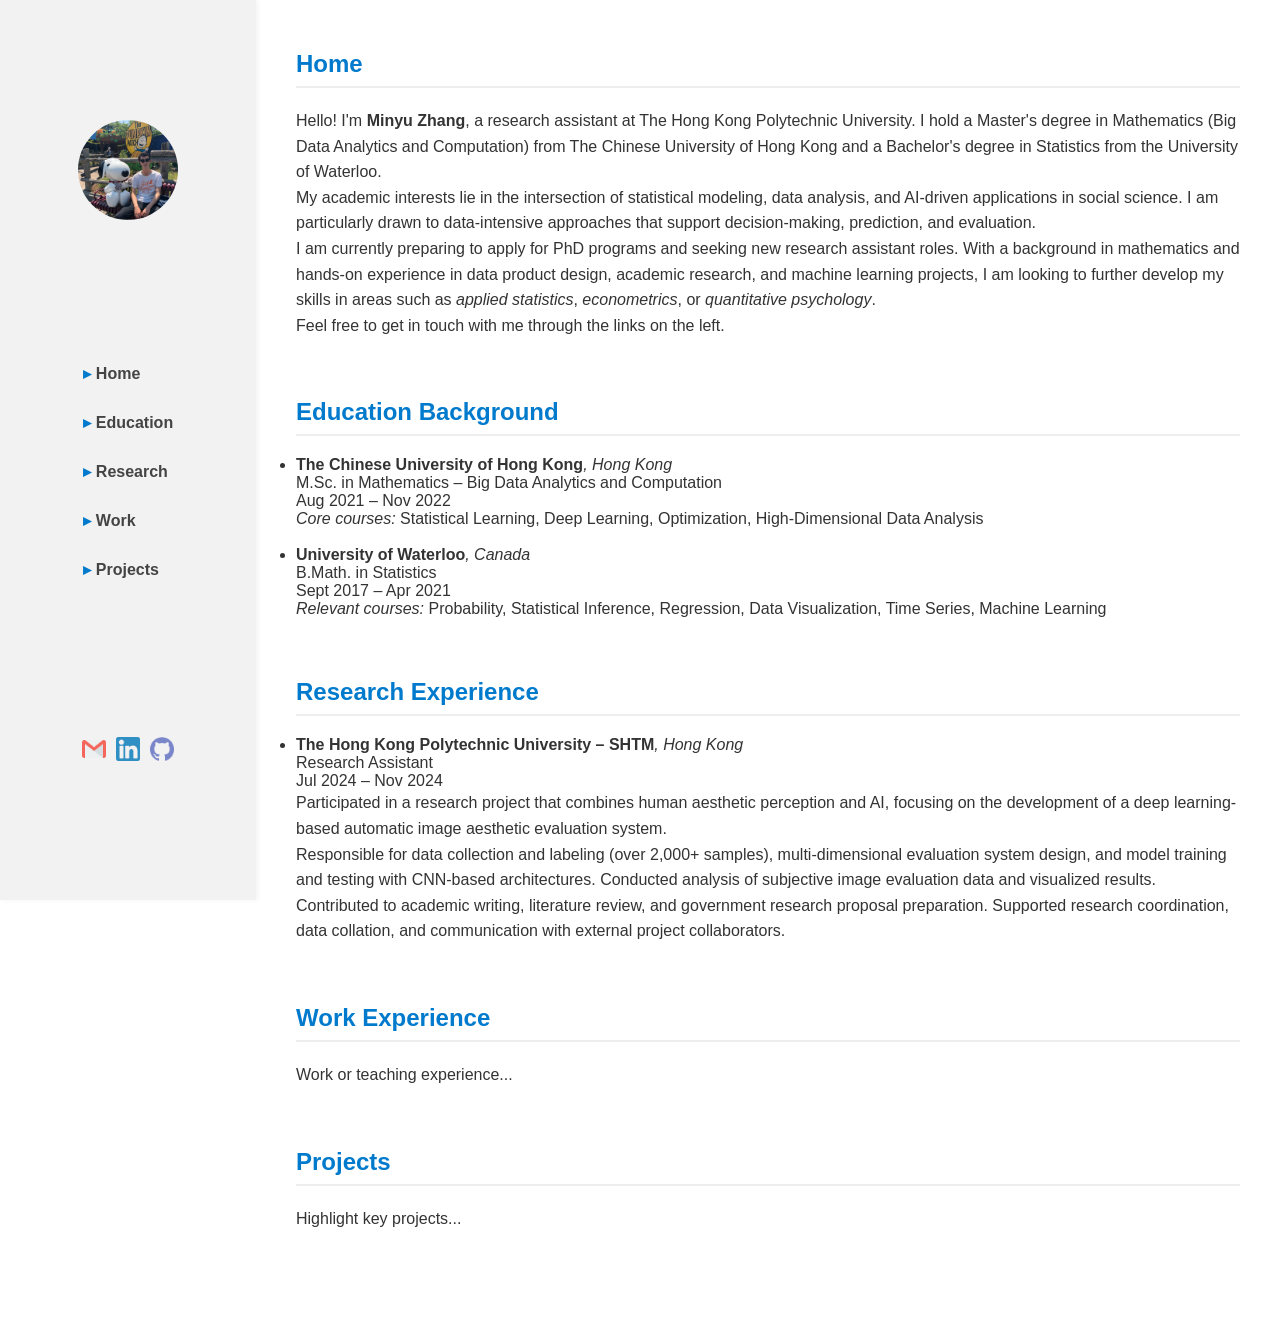
==== commit b8c629e7: "Update: Information updated" ====
--- a/index.html
+++ b/index.html
@@ -37,21 +37,64 @@
   <div class="content">
     <section id="home">
       <h2>Home</h2>
-      <p>Hello! I'm [Your Name]. Welcome to my academic homepage. I'm currently [your current position]...</p>
+      <p>
+        Hello! I'm <strong>Minyu Zhang</strong>, a research assistant at The Hong Kong Polytechnic University. I hold a Master's degree in Mathematics (Big Data Analytics and Computation) from The Chinese University of Hong Kong and a Bachelor's degree in Statistics from the University of Waterloo.
+      </p>
+      <p>
+        My academic interests lie in the intersection of statistical modeling, data analysis, and AI-driven applications in social science. I am particularly drawn to data-intensive approaches that support decision-making, prediction, and evaluation.
+      </p>
+      <p>
+        I am currently preparing to apply for PhD programs and seeking new research assistant roles. With a background in mathematics and hands-on experience in data product design, academic research, and machine learning projects, I am looking to further develop my skills in areas such as <em>applied statistics</em>, <em>econometrics</em>, or <em>quantitative psychology</em>.
+      </p>
+      <p>
+        Feel free to get in touch with me through the links on the left.
+      </p>
     </section>
 
+
     <section id="education">
-      <h2>Education</h2>
-      <p>List your education history here...</p>
+      <h2>Education Background</h2>
+      <ul>
+        <li>
+          <strong>The Chinese University of Hong Kong</strong><em>, Hong Kong</em><br>
+          M.Sc. in Mathematics – Big Data Analytics and Computation<br>
+          Aug 2021 – Nov 2022<br>
+          <em>Core courses:</em> Statistical Learning, Deep Learning, Optimization, High-Dimensional Data Analysis
+        </li>
+        <br>
+        <li>
+          <strong>University of Waterloo</strong><em>, Canada</em><br>
+          B.Math. in Statistics<br>
+          Sept 2017 – Apr 2021<br>
+          <em>Relevant courses:</em> Probability, Statistical Inference, Regression, Data Visualization, Time Series, Machine Learning
+        </li>
+      </ul>
     </section>
 
+
     <section id="research">
-      <h2>Research</h2>
-      <p>Describe your research interests and experience...</p>
+      <h2>Research Experience</h2>
+      <ul>
+        <li>
+          <strong>The Hong Kong Polytechnic University – SHTM</strong><em>, Hong Kong</em><br>
+          Research Assistant<br>
+          Jul 2024 – Nov 2024<br>
+          <p>
+            Participated in a research project that combines human aesthetic perception and AI, focusing on the development of a deep learning-based automatic image aesthetic evaluation system.
+          </p>
+          <p>
+            Responsible for data collection and labeling (over 2,000+ samples), multi-dimensional evaluation system design, and model training and testing with CNN-based architectures. Conducted analysis of subjective image evaluation data and visualized results.
+          </p>
+          <p>
+            Contributed to academic writing, literature review, and government research proposal preparation. Supported research coordination, data collation, and communication with external project collaborators.
+          </p>
+        </li>
+      </ul>
     </section>
 
+
     <section id="experience">
-      <h2>Experience</h2>
+      <h2>Work Experience</h2>
       <p>Work or teaching experience...</p>
     </section>
 
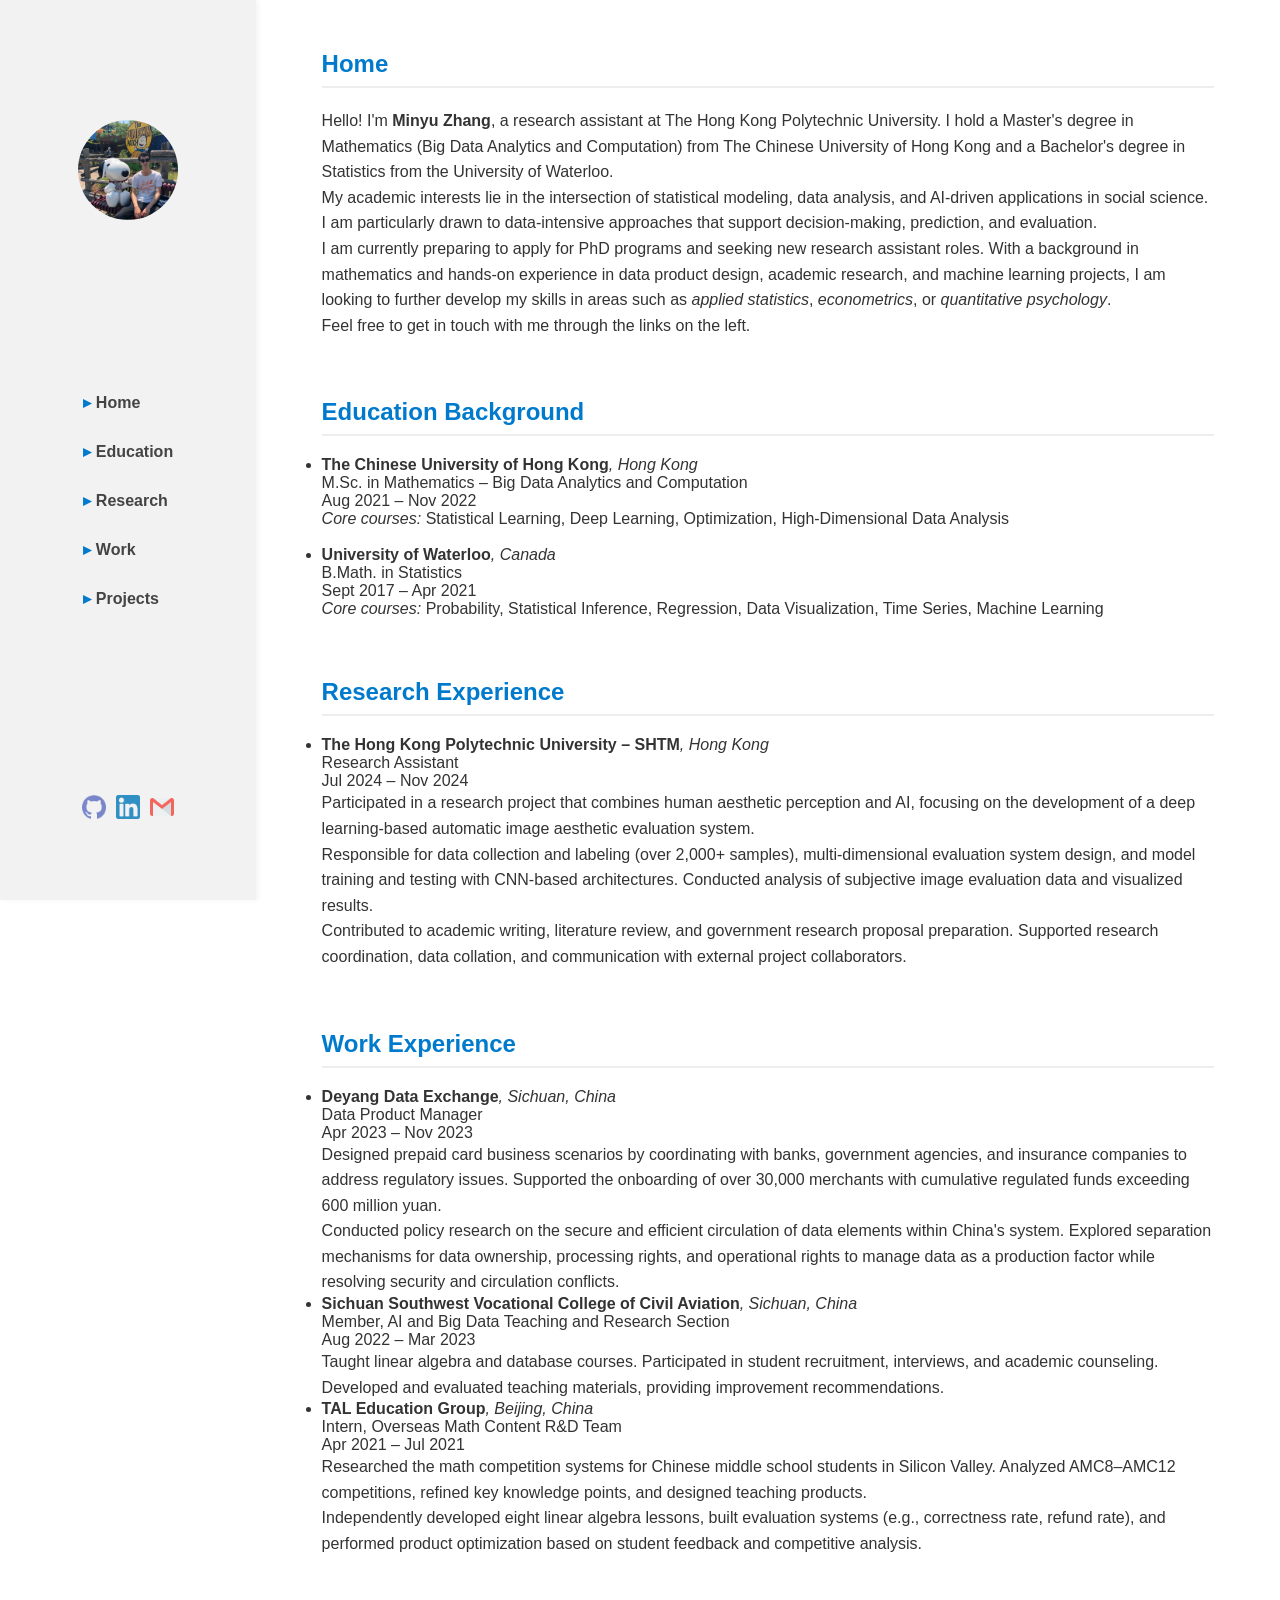
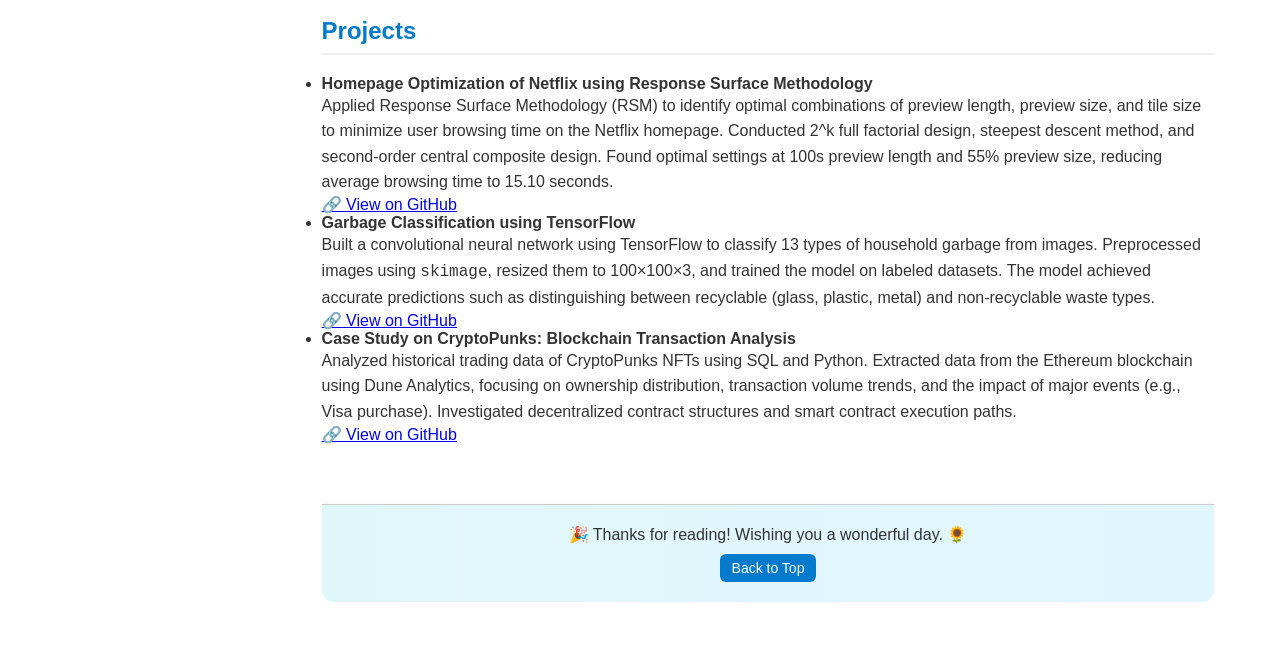
==== commit 95c6c104: "Update project section and sidebar style" ====
--- a/index.html
+++ b/index.html
@@ -5,13 +5,15 @@
   <meta name="viewport" content="width=device-width, initial-scale=1.0"/>
   <title>Minyu Zhang's Homepage</title>
   <link rel="stylesheet" href="style.css">
-  <script defer src="script.js"></script>
+  <script src="app.js"></script>
 </head>
+
+
 <body>
 
   <div class="sidebar">
     <div class="top">
-      <img src="avator.png" alt="avator" />
+      <img src="assets/avator.png" alt="avator" />
     </div>
     <nav class="middle">
       <a href="#home">Home</a>
@@ -20,18 +22,20 @@
       <a href="#experience">Work</a>
       <a href="#projects">Projects</a>
     </nav>
-    <div class="contact-links">
-      <a href="1370302950@qq.com" target="_blank">
-        <img src="icons/email.png" alt="Email" title="Email">
-      </a>
-      <a href="https://linkedin.com/in/yourname" target="_blank">
-        <img src="icons/linkedin.png" alt="LinkedIn" title="LinkedIn">
-      </a>
-      <a href="https://github.com/yourusername" target="_blank">
-        <img src="icons/github.png" alt="GitHub" title="GitHub">
-      </a>
+
+    <div class="bottom">
+      <div class="contact-links">
+        <a href="https://github.com/zmylalala" target="_blank">
+          <img src="assets/github.png" alt="GitHub">
+        </a>
+        <a href="https://linkedin.com/in/yourusername" target="_blank">
+          <img src="assets/linkedin.png" alt="LinkedIn">
+        </a>
+        <a href="1370302950@example.com">
+          <img src="assets/email.png" alt="Email">
+        </a>
+      </div>
     </div>
-    <div class="bottom"></div>
   </div>
 
   <div class="content">
@@ -66,7 +70,7 @@
           <strong>University of Waterloo</strong><em>, Canada</em><br>
           B.Math. in Statistics<br>
           Sept 2017 – Apr 2021<br>
-          <em>Relevant courses:</em> Probability, Statistical Inference, Regression, Data Visualization, Time Series, Machine Learning
+          <em>Core courses:</em> Probability, Statistical Inference, Regression, Data Visualization, Time Series, Machine Learning
         </li>
       </ul>
     </section>
@@ -95,13 +99,78 @@
 
     <section id="experience">
       <h2>Work Experience</h2>
-      <p>Work or teaching experience...</p>
+      <ul>
+        <li>
+          <strong>Deyang Data Exchange</strong><em>, Sichuan, China</em><br>
+          Data Product Manager<br>
+          Apr 2023 – Nov 2023
+          <p>
+            Designed prepaid card business scenarios by coordinating with banks, government agencies, and insurance companies to address regulatory issues. Supported the onboarding of over 30,000 merchants with cumulative regulated funds exceeding 600 million yuan.
+          </p>
+          <p>
+            Conducted policy research on the secure and efficient circulation of data elements within China's system. Explored separation mechanisms for data ownership, processing rights, and operational rights to manage data as a production factor while resolving security and circulation conflicts.
+          </p>
+        </li>
+
+        <li>
+          <strong>Sichuan Southwest Vocational College of Civil Aviation</strong><em>, Sichuan, China</em><br>
+          Member, AI and Big Data Teaching and Research Section<br>
+          Aug 2022 – Mar 2023
+          <p>
+            Taught linear algebra and database courses. Participated in student recruitment, interviews, and academic counseling. Developed and evaluated teaching materials, providing improvement recommendations.
+          </p>
+        </li>
+
+        <li>
+          <strong>TAL Education Group</strong><em>, Beijing, China</em><br>
+          Intern, Overseas Math Content R&D Team<br>
+          Apr 2021 – Jul 2021
+          <p>
+            Researched the math competition systems for Chinese middle school students in Silicon Valley. Analyzed AMC8–AMC12 competitions, refined key knowledge points, and designed teaching products.
+          </p>
+          <p>
+            Independently developed eight linear algebra lessons, built evaluation systems (e.g., correctness rate, refund rate), and performed product optimization based on student feedback and competitive analysis.
+          </p>
+        </li>
+      </ul>
     </section>
+
 
     <section id="projects">
       <h2>Projects</h2>
-      <p>Highlight key projects...</p>
+      <ul>
+        <li>
+          <strong>Homepage Optimization of Netflix using Response Surface Methodology</strong><br>
+          <p>
+            Applied Response Surface Methodology (RSM) to identify optimal combinations of preview length, preview size, and tile size to minimize user browsing time on the Netflix homepage. Conducted 2^k full factorial design, steepest descent method, and second-order central composite design. Found optimal settings at 100s preview length and 55% preview size, reducing average browsing time to 15.10 seconds.
+          </p>
+          <a href="https://github.com/zmylalala/Optimization-using-RSM" target="_blank">🔗 View on GitHub</a>
+        </li>
+
+        <li>
+          <strong>Garbage Classification using TensorFlow</strong><br>
+          <p>
+            Built a convolutional neural network using TensorFlow to classify 13 types of household garbage from images. Preprocessed images using <code>skimage</code>, resized them to 100×100×3, and trained the model on labeled datasets. The model achieved accurate predictions such as distinguishing between recyclable (glass, plastic, metal) and non-recyclable waste types.
+          </p>
+          <a href="https://github.com/zmylalala/GSS-using-CNN" target="_blank">🔗 View on GitHub</a>
+        </li>
+
+        <li>
+          <strong>Case Study on CryptoPunks: Blockchain Transaction Analysis</strong><br>
+          <p>
+            Analyzed historical trading data of CryptoPunks NFTs using SQL and Python. Extracted data from the Ethereum blockchain using Dune Analytics, focusing on ownership distribution, transaction volume trends, and the impact of major events (e.g., Visa purchase). Investigated decentralized contract structures and smart contract execution paths.
+          </p>
+          <a href="https://github.com/zmylalala/Cryptopunks_Analysis" target="_blank">🔗 View on GitHub</a>
+        </li>
+      </ul>
     </section>
+
+
+    <footer class="end-banner" id="endBanner">
+      <p>🎉 Thanks for reading! Wishing you a wonderful day. 🌻</p>
+      <button onclick="scrollToTop()" class="back-to-top">Back to Top</button>
+    </footer>
+
   </div>
 
 </body>
--- a/style.css
+++ b/style.css
@@ -98,7 +98,8 @@
 
 /* 正文区域 */
 .content {
-  margin-left: 20%;
+  margin-left: 22%;
+  margin-right: 2%;
   padding: 50px 40px;
   width: 80%;
   background-color: #fff;
@@ -161,3 +162,53 @@
     padding: 20px;
   }
 }
+
+
+.end-banner {
+  margin-top: 60px;
+  padding: 20px 30px;
+  background: linear-gradient(to right, #e0f7fa, #e1f5fe);
+  color: #333;
+  text-align: center;
+  font-size: 16px;
+  font-weight: 500;
+  border-top: 1px solid #ccc;
+  box-shadow: 0 -1px 4px rgba(0, 0, 0, 0.05);
+  border-radius: 0 0 12px 12px;
+  opacity: 0;
+  transform: translateY(20px);
+  transition: opacity 0.8s ease, transform 0.8s ease;
+}
+
+/* 滑到底部后显示 banner */
+.end-banner.visible {
+  opacity: 1;
+  transform: translateY(0);
+}
+
+.back-to-top {
+  margin-top: 10px;
+  padding: 6px 12px;
+  background-color: #007acc;
+  color: white;
+  border: none;
+  border-radius: 6px;
+  font-size: 14px;
+  cursor: pointer;
+  transition: background-color 0.3s ease;
+}
+
+.back-to-top:hover {
+  background-color: #005fa3;
+}
+
+/*粒子特效
+#tsparticles {
+  position: fixed;
+  top: 0;
+  left: 0;
+  width: 100%;
+  height: 100%;
+  z-index: 0;
+  pointer-events: none;
+}*/
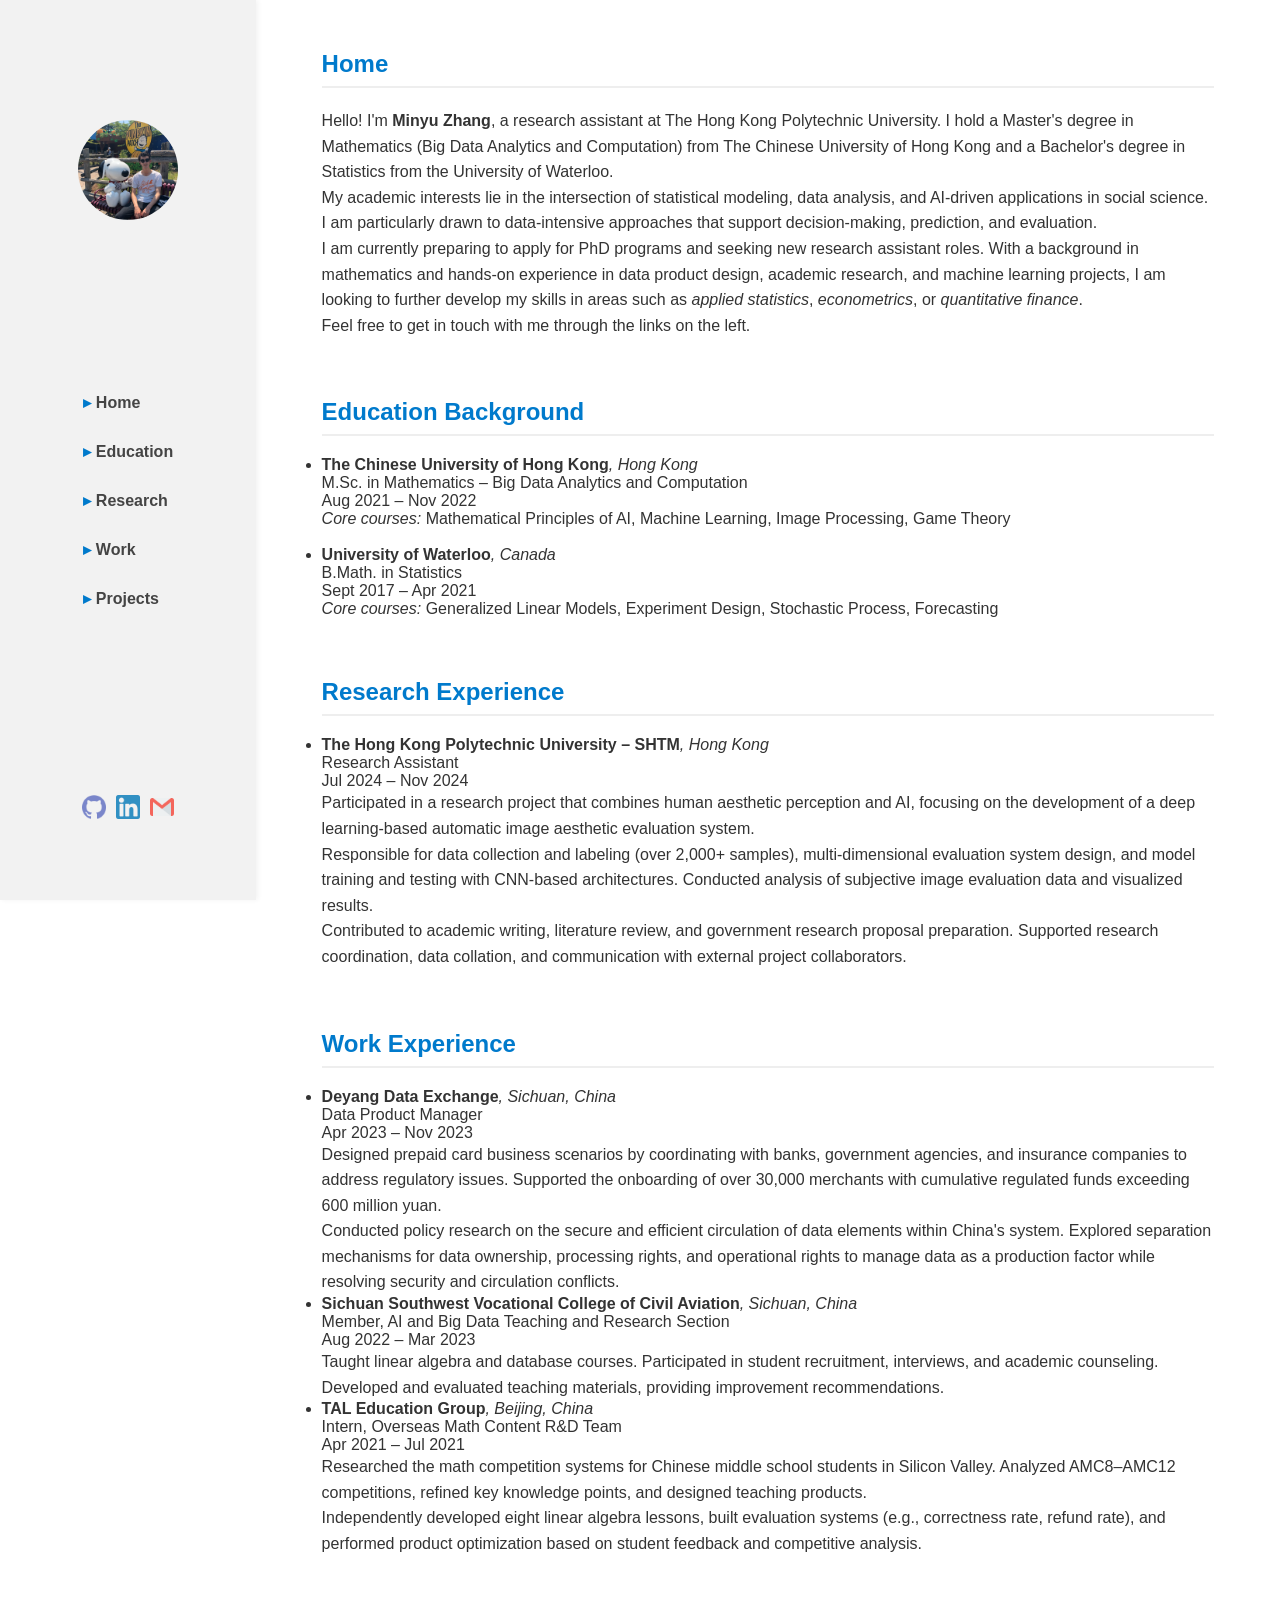
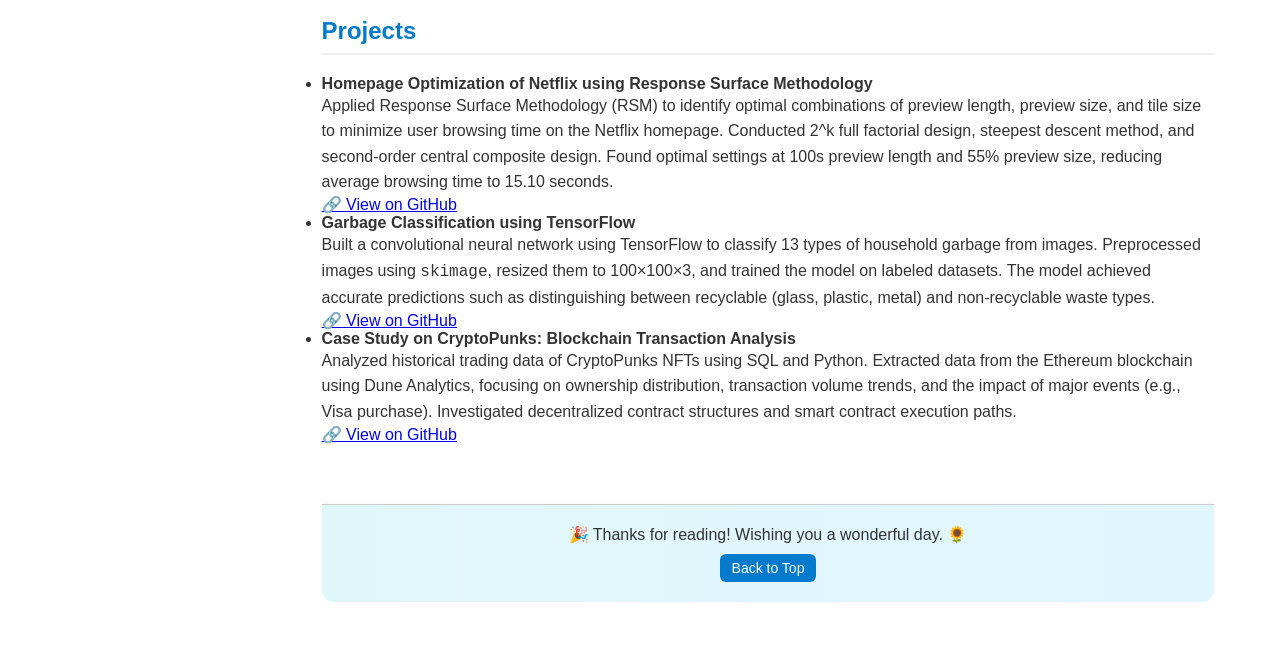
==== commit 651b3a3a: "Minor information correction" ====
--- a/index.html
+++ b/index.html
@@ -28,10 +28,10 @@
         <a href="https://github.com/zmylalala" target="_blank">
           <img src="assets/github.png" alt="GitHub">
         </a>
-        <a href="https://linkedin.com/in/yourusername" target="_blank">
+        <a href="https://www.linkedin.com/in/minyu-zhang-a1036014a/" target="_blank">
           <img src="assets/linkedin.png" alt="LinkedIn">
         </a>
-        <a href="1370302950@example.com">
+        <a href="1370302950@qq.com">
           <img src="assets/email.png" alt="Email">
         </a>
       </div>
@@ -48,7 +48,7 @@
         My academic interests lie in the intersection of statistical modeling, data analysis, and AI-driven applications in social science. I am particularly drawn to data-intensive approaches that support decision-making, prediction, and evaluation.
       </p>
       <p>
-        I am currently preparing to apply for PhD programs and seeking new research assistant roles. With a background in mathematics and hands-on experience in data product design, academic research, and machine learning projects, I am looking to further develop my skills in areas such as <em>applied statistics</em>, <em>econometrics</em>, or <em>quantitative psychology</em>.
+        I am currently preparing to apply for PhD programs and seeking new research assistant roles. With a background in mathematics and hands-on experience in data product design, academic research, and machine learning projects, I am looking to further develop my skills in areas such as <em>applied statistics</em>, <em>econometrics</em>, or <em>quantitative finance</em>.
       </p>
       <p>
         Feel free to get in touch with me through the links on the left.
@@ -63,14 +63,14 @@
           <strong>The Chinese University of Hong Kong</strong><em>, Hong Kong</em><br>
           M.Sc. in Mathematics – Big Data Analytics and Computation<br>
           Aug 2021 – Nov 2022<br>
-          <em>Core courses:</em> Statistical Learning, Deep Learning, Optimization, High-Dimensional Data Analysis
+          <em>Core courses:</em>  Mathematical Principles of AI, Machine Learning, Image Processing, Game Theory
         </li>
         <br>
         <li>
           <strong>University of Waterloo</strong><em>, Canada</em><br>
           B.Math. in Statistics<br>
           Sept 2017 – Apr 2021<br>
-          <em>Core courses:</em> Probability, Statistical Inference, Regression, Data Visualization, Time Series, Machine Learning
+          <em>Core courses:</em> Generalized Linear Models, Experiment Design, Stochastic Process, Forecasting
         </li>
       </ul>
     </section>
